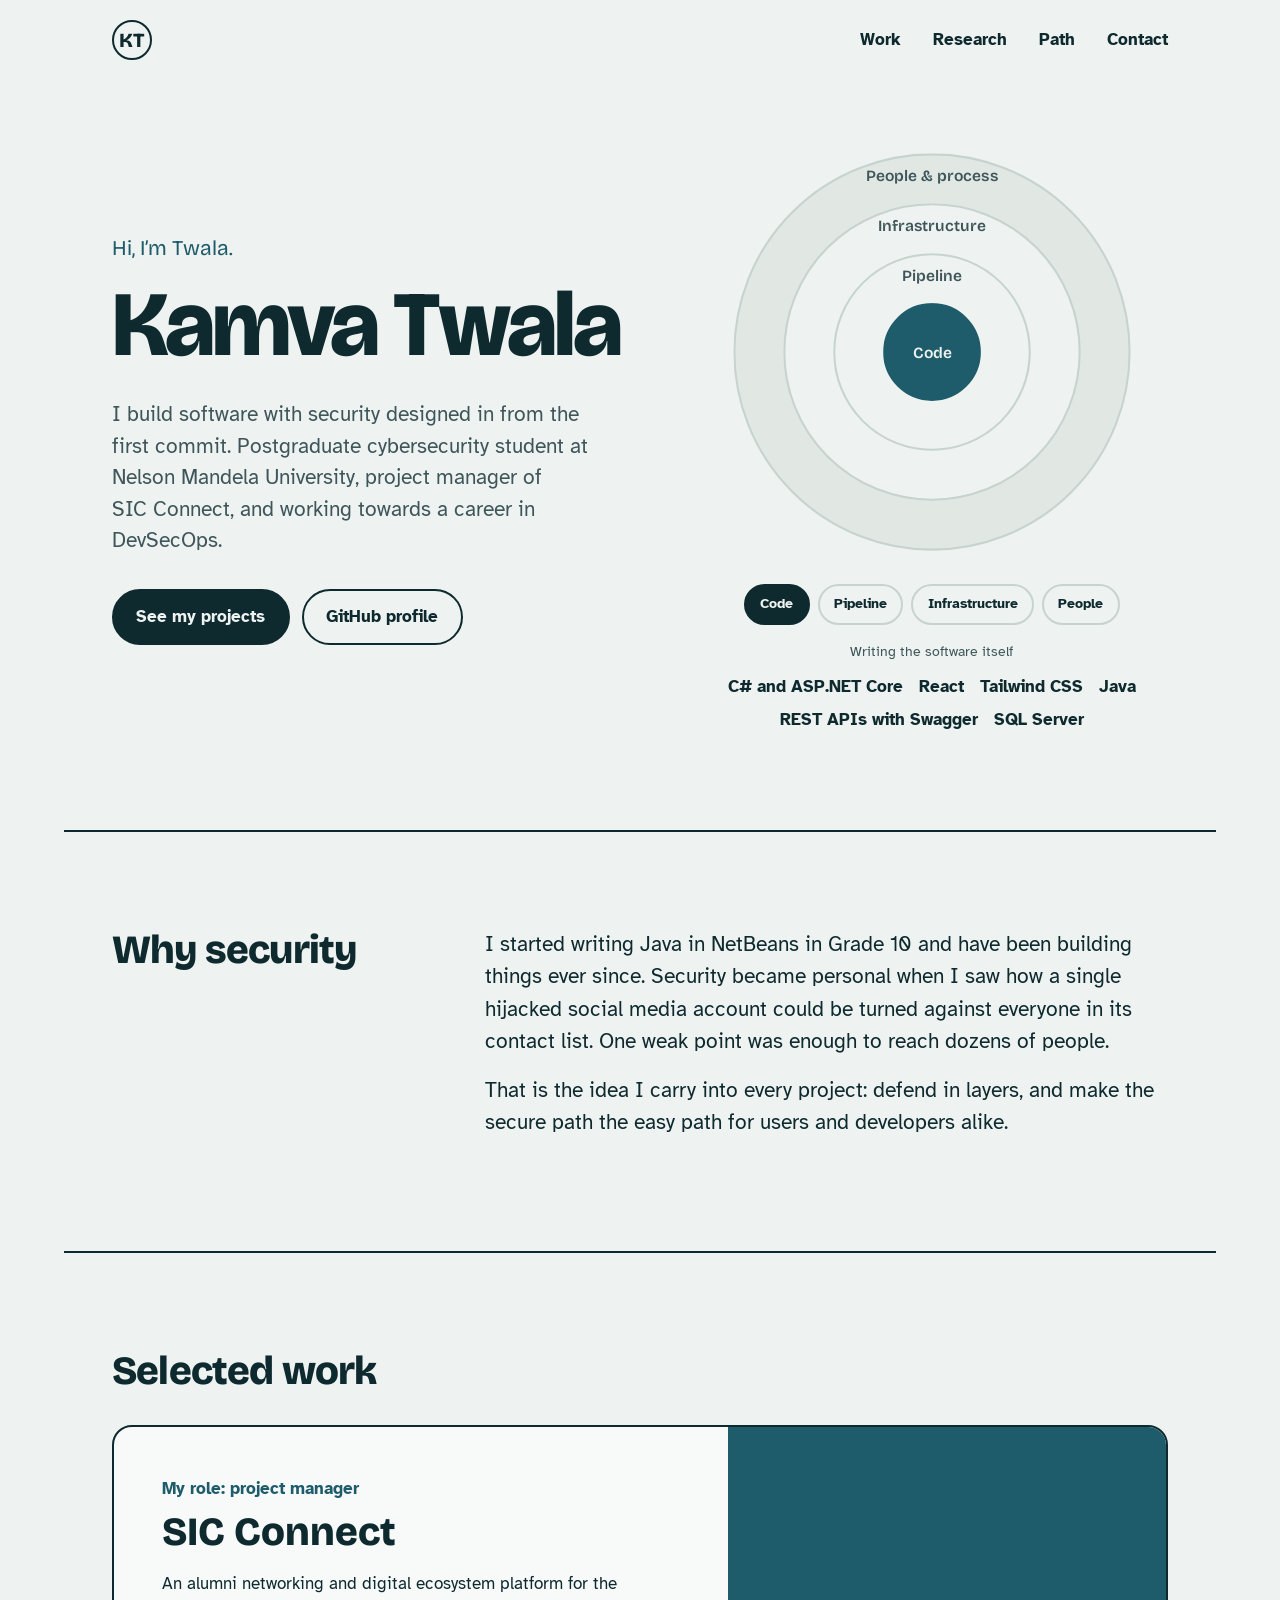
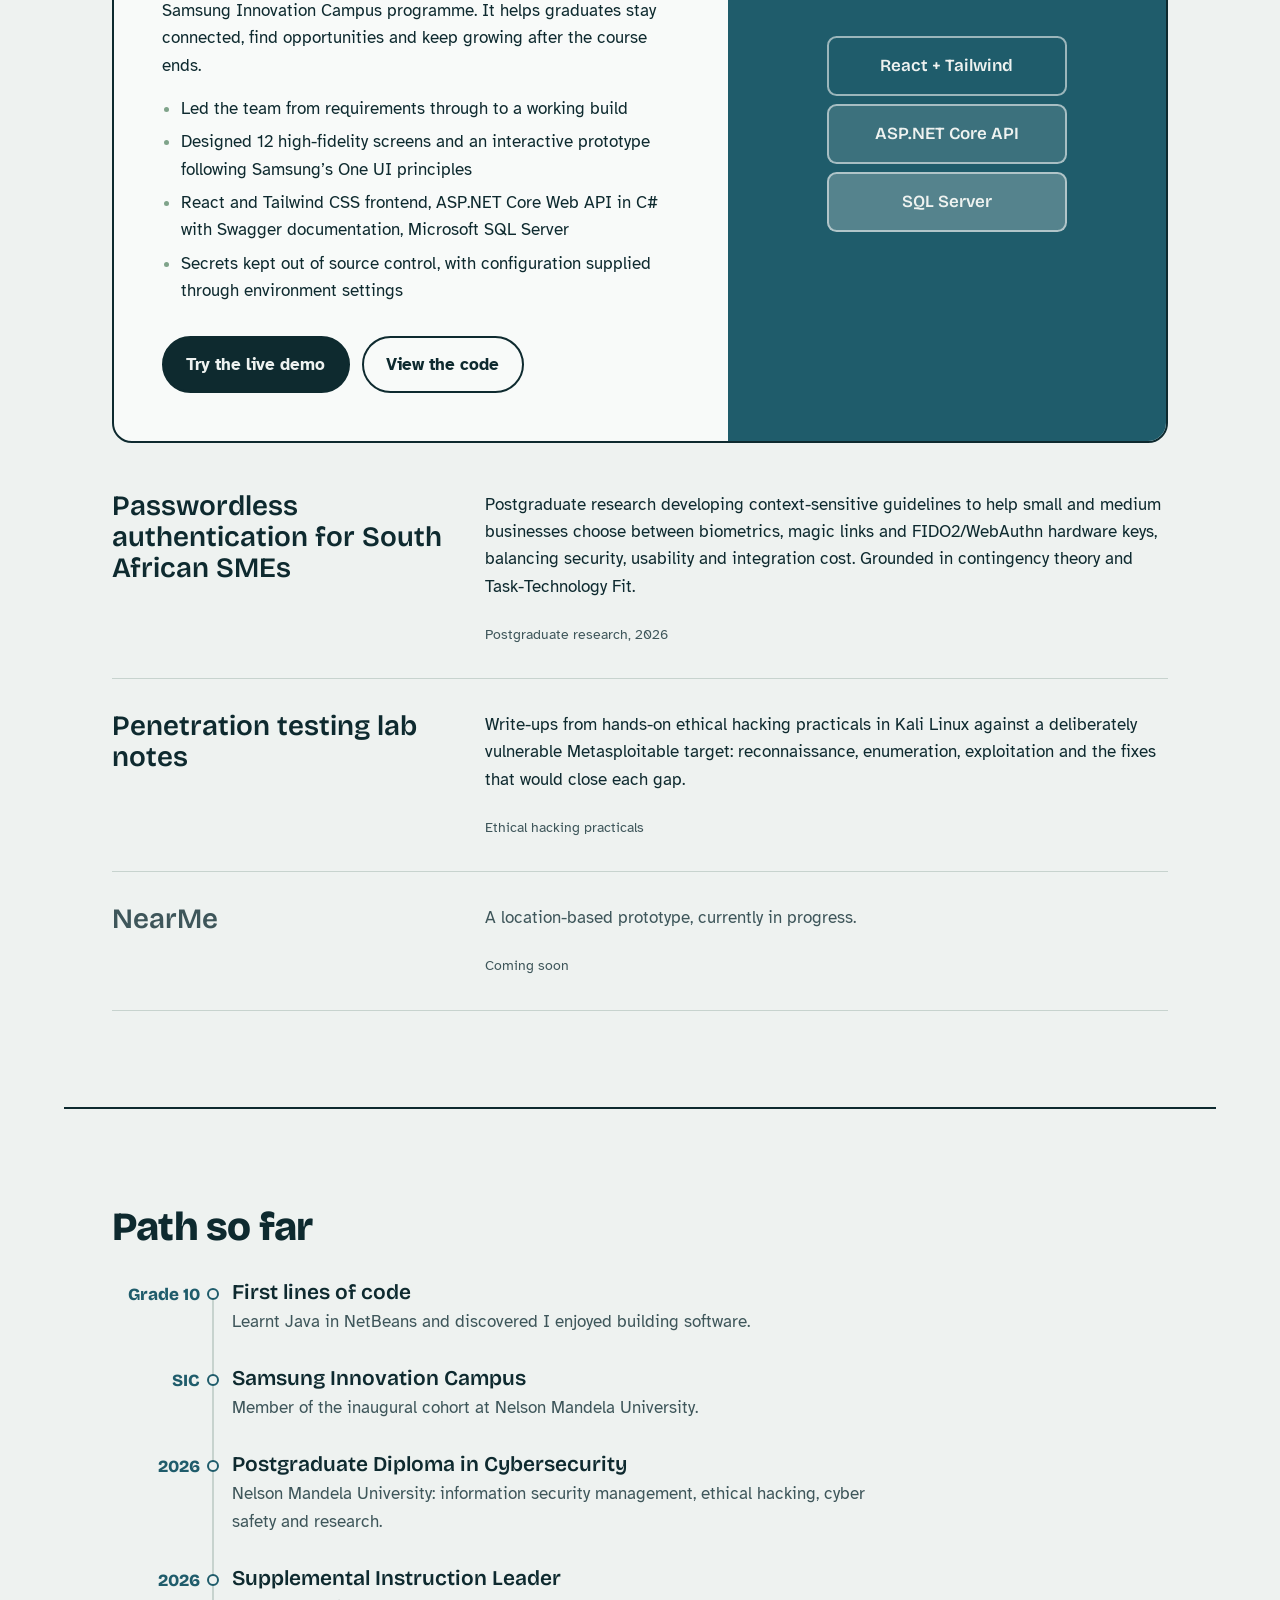
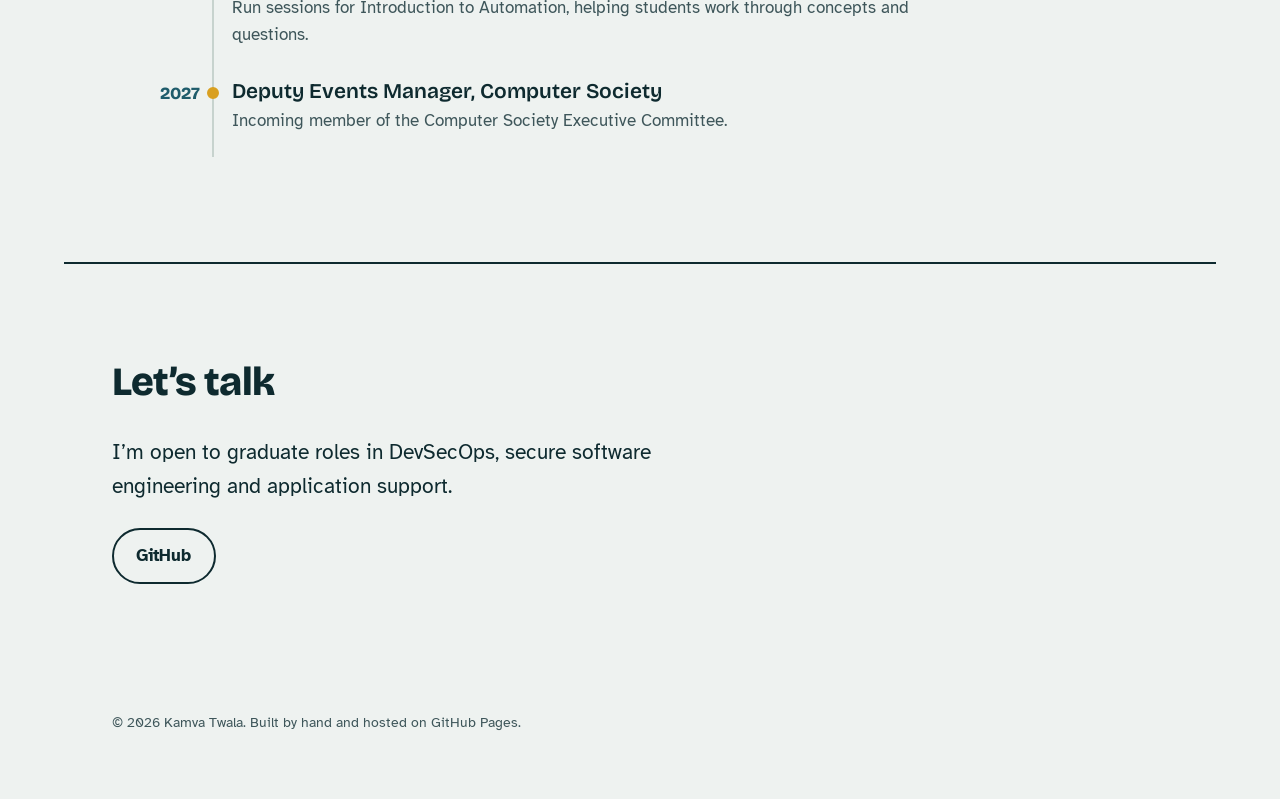
==== index.html @ bc9f0249 "Add files via upload" ====
<!doctype html>
<html lang="en">
<head>
  <meta charset="utf-8">
  <meta name="viewport" content="width=device-width, initial-scale=1">
  <title>Kamva Twala | Secure Software & DevSecOps</title>
  <meta name="description" content="Kamva Twala, postgraduate cybersecurity student at Nelson Mandela University, building secure software and working towards a DevSecOps career.">
  <meta property="og:title" content="Kamva Twala | Secure Software & DevSecOps">
  <meta property="og:description" content="Projects, research and experience in secure software engineering.">
  <meta property="og:type" content="website">
  <meta property="og:url" content="https://kamvatwala.com/">
  <link rel="canonical" href="https://kamvatwala.com/">
  <link rel="icon" href="favicon.svg" type="image/svg+xml">
  <link rel="preconnect" href="https://fonts.googleapis.com">
  <link rel="preconnect" href="https://fonts.gstatic.com" crossorigin>
  <link href="https://fonts.googleapis.com/css2?family=Atkinson+Hyperlegible:ital,wght@0,400;0,700;1,400&family=Bricolage+Grotesque:opsz,wght@12..96,400;12..96,600;12..96,800&display=swap" rel="stylesheet">
  <link rel="stylesheet" href="styles.css">
</head>
<body>
  <a class="skip" href="#main">Skip to content</a>

  <header class="site-header">
    <a class="wordmark" href="#top" aria-label="Kamva Twala, home">KT</a>
    <nav aria-label="Primary">
      <ul>
        <li><a href="#work">Work</a></li>
        <li><a href="#research">Research</a></li>
        <li><a href="#path">Path</a></li>
        <li><a href="#contact">Contact</a></li>
      </ul>
    </nav>
  </header>

  <main id="main">
    <!-- Hero: defence in depth -->
    <section class="hero" id="top" aria-labelledby="hero-title">
      <div class="hero-text">
        <p class="hello">Hi, I’m Twala.</p>
        <h1 id="hero-title">Kamva Twala</h1>
        <p class="lede">I build software with security designed in from the first commit. Postgraduate cybersecurity student at Nelson Mandela University, project manager of SIC&nbsp;Connect, and working towards a career in DevSecOps.</p>
        <div class="hero-actions">
          <a class="btn btn-primary" href="#work">See my projects</a>
          <a class="btn btn-quiet" href="https://github.com/kamvatwalaofficial-hub" rel="noopener">GitHub profile</a>
        </div>
      </div>

      <figure class="layers" aria-labelledby="layers-caption">
        <svg class="layers-svg" viewBox="0 0 400 400" role="img" aria-labelledby="layers-svg-title">
          <title id="layers-svg-title">Four nested security layers: people and process, infrastructure, pipeline, and code at the centre</title>
          <g class="ring" data-layer="people"><circle cx="200" cy="200" r="190"/><text x="200" y="36">People &amp; process</text></g>
          <g class="ring" data-layer="infra"><circle cx="200" cy="200" r="142"/><text x="200" y="84">Infrastructure</text></g>
          <g class="ring" data-layer="pipeline"><circle cx="200" cy="200" r="94"/><text x="200" y="132">Pipeline</text></g>
          <g class="ring" data-layer="code"><circle cx="200" cy="200" r="46"/><text x="200" y="206">Code</text></g>
        </svg>
        <figcaption id="layers-caption">
          <div class="layer-tabs" role="tablist" aria-label="Skills by security layer">
            <button role="tab" id="tab-code" aria-controls="panel" aria-selected="true" data-layer="code">Code</button>
            <button role="tab" id="tab-pipeline" aria-controls="panel" aria-selected="false" data-layer="pipeline" tabindex="-1">Pipeline</button>
            <button role="tab" id="tab-infra" aria-controls="panel" aria-selected="false" data-layer="infra" tabindex="-1">Infrastructure</button>
            <button role="tab" id="tab-people" aria-controls="panel" aria-selected="false" data-layer="people" tabindex="-1">People</button>
          </div>
          <div id="panel" class="layer-panel" role="tabpanel" aria-labelledby="tab-code" aria-live="polite"></div>
        </figcaption>
      </figure>
    </section>

    <!-- About -->
    <section class="about" aria-labelledby="about-title">
      <h2 id="about-title">Why security</h2>
      <div class="prose">
        <p>I started writing Java in NetBeans in Grade 10 and have been building things ever since. Security became personal when I saw how a single hijacked social media account could be turned against everyone in its contact list. One weak point was enough to reach dozens of people.</p>
        <p>That is the idea I carry into every project: defend in layers, and make the secure path the easy path for users and developers alike.</p>
      </div>
    </section>

    <!-- Work -->
    <section class="work" id="work" aria-labelledby="work-title">
      <h2 id="work-title">Selected work</h2>

      <article class="feature">
        <div class="feature-body">
          <p class="kicker">My role: project manager</p>
          <h3>SIC Connect</h3>
          <p>An alumni networking and digital ecosystem platform for the Samsung Innovation Campus programme. It helps graduates stay connected, find opportunities and keep growing after the course ends.</p>
          <ul class="facts">
            <li>Led the team from requirements through to a working build</li>
            <li>Designed 12 high-fidelity screens and an interactive prototype following Samsung’s One UI principles</li>
            <li>React and Tailwind CSS frontend, ASP.NET Core Web API in C# with Swagger documentation, Microsoft SQL Server</li>
            <li>Secrets kept out of source control, with configuration supplied through environment settings</li>
          </ul>
          <div class="hero-actions">
            <a class="btn btn-primary" href="https://kamvatwalaofficial-hub.github.io/SIC-Connect/">Try the live demo</a>
            <a class="btn btn-quiet" href="https://github.com/kamvatwalaofficial-hub/SIC-Connect" rel="noopener">View the code</a>
          </div>
        </div>
        <div class="feature-visual" aria-hidden="true">
          <div class="stack">
            <span>React + Tailwind</span>
            <span>ASP.NET Core API</span>
            <span>SQL Server</span>
          </div>
        </div>
      </article>

      <div class="rows">
        <article class="row" id="research">
          <h3>Passwordless authentication for South African SMEs</h3>
          <p>Postgraduate research developing context-sensitive guidelines to help small and medium businesses choose between biometrics, magic links and FIDO2/WebAuthn hardware keys, balancing security, usability and integration cost. Grounded in contingency theory and Task-Technology Fit.</p>
          <p class="meta">Postgraduate research, 2026</p>
        </article>
        <article class="row">
          <h3>Penetration testing lab notes</h3>
          <p>Write-ups from hands-on ethical hacking practicals in Kali Linux against a deliberately vulnerable Metasploitable target: reconnaissance, enumeration, exploitation and the fixes that would close each gap.</p>
          <p class="meta">Ethical hacking practicals</p>
        </article>
        <article class="row upcoming">
          <h3>NearMe</h3>
          <p>A location-based prototype, currently in progress.</p>
          <p class="meta">Coming soon</p>
        </article>
      </div>
    </section>

    <!-- Path -->
    <section class="path" id="path" aria-labelledby="path-title">
      <h2 id="path-title">Path so far</h2>
      <ol class="timeline">
        <li><span class="when">Grade 10</span><div><h3>First lines of code</h3><p>Learnt Java in NetBeans and discovered I enjoyed building software.</p></div></li>
        <li><span class="when">SIC</span><div><h3>Samsung Innovation Campus</h3><p>Member of the inaugural cohort at Nelson Mandela University.</p></div></li>
        <li><span class="when">2026</span><div><h3>Postgraduate Diploma in Cybersecurity</h3><p>Nelson Mandela University: information security management, ethical hacking, cyber safety and research.</p></div></li>
        <li><span class="when">2026</span><div><h3>Supplemental Instruction Leader</h3><p>Run sessions for Introduction to Automation, helping students work through concepts and questions.</p></div></li>
        <li><span class="when">2027</span><div><h3>Deputy Events Manager, Computer Society</h3><p>Incoming member of the Computer Society Executive Committee.</p></div></li>
      </ol>
    </section>

    <!-- Contact -->
    <section class="contact" id="contact" aria-labelledby="contact-title">
      <h2 id="contact-title">Let’s talk</h2>
      <p>I’m open to graduate roles in DevSecOps, secure software engineering and application support.</p>
      <ul class="contact-links">
        <li><a href="https://github.com/kamvatwalaofficial-hub" rel="noopener">GitHub</a></li>
        <!-- Add your LinkedIn URL, then remove the comment markers:
        <li><a href="https://www.linkedin.com/in/YOUR-PROFILE" rel="noopener">LinkedIn</a></li>
        -->
        <!-- Add a professional email if you want one shown:
        <li><a href="mailto:you@example.com">Email</a></li>
        -->
      </ul>
    </section>
  </main>

  <footer class="site-footer">
    <p>© <span id="year">2026</span> Kamva Twala. Built by hand and hosted on GitHub Pages.</p>
  </footer>

  <script src="script.js"></script>
</body>
</html>
---- styles.css ----
/* Palette: Nelson Mandela Bay — mist, deep sea, harbour, aloe, signal amber */
:root {
  --mist: #EEF2F0;
  --mist-deep: #E1E8E4;
  --ink: #0E2A2F;
  --ink-soft: #3E565A;
  --harbour: #1F5C6B;
  --aloe: #7FA38A;
  --signal: #D9A021;
  --line: #C7D3CE;
  --surface: #F8FAF9;

  --display: "Bricolage Grotesque", "Segoe UI", system-ui, sans-serif;
  --body: "Atkinson Hyperlegible", "Segoe UI", system-ui, sans-serif;

  --step--1: 0.875rem;
  --step-0: 1.0625rem;
  --step-1: 1.3125rem;
  --step-2: 1.75rem;
  --step-3: 2.5rem;
  --step-4: clamp(3rem, 8vw, 5.75rem);

  --gutter: clamp(1rem, 4vw, 3rem);
  --max: 72rem;
}

@media (prefers-color-scheme: dark) {
  :root:not([data-theme="light"]) {
    --mist: #0C2226;
    --mist-deep: #12302F;
    --ink: #E6EEEB;
    --ink-soft: #A9BDB8;
    --harbour: #7FC0CF;
    --aloe: #93BBA0;
    --signal: #E8B740;
    --line: #2A4649;
    --surface: #10292D;
    color-scheme: dark;
  }
}
:root[data-theme="dark"] {
  --mist: #0C2226;
  --mist-deep: #12302F;
  --ink: #E6EEEB;
  --ink-soft: #A9BDB8;
  --harbour: #7FC0CF;
  --aloe: #93BBA0;
  --signal: #E8B740;
  --line: #2A4649;
  --surface: #10292D;
  color-scheme: dark;
}

*, *::before, *::after { box-sizing: border-box; }
html { scroll-behavior: smooth; -webkit-text-size-adjust: 100%; }
@media (prefers-reduced-motion: reduce) { html { scroll-behavior: auto; } }

body {
  margin: 0;
  background: var(--mist);
  color: var(--ink);
  font-family: var(--body);
  font-size: var(--step-0);
  line-height: 1.6;
}

h1, h2, h3 { font-family: var(--display); line-height: 1.1; margin: 0; }
p { margin: 0 0 1rem; }
a { color: var(--harbour); text-underline-offset: 0.2em; }
a:hover { text-decoration-thickness: 2px; }
:focus-visible { outline: 3px solid var(--signal); outline-offset: 3px; border-radius: 2px; }

.skip {
  position: absolute; left: 1rem; top: -3rem;
  background: var(--ink); color: var(--mist); padding: 0.5rem 1rem; z-index: 10;
}
.skip:focus { top: 1rem; }

/* Header */
.site-header {
  max-width: var(--max); margin: 0 auto; padding: 1.25rem var(--gutter);
  display: flex; align-items: center; justify-content: space-between; gap: 1rem;
}
.wordmark {
  font-family: var(--display); font-weight: 800; font-size: 1.25rem;
  color: var(--ink); text-decoration: none;
  width: 2.5rem; height: 2.5rem; display: grid; place-items: center;
  border: 2px solid var(--ink); border-radius: 50%;
}
.site-header ul { list-style: none; display: flex; gap: clamp(0.75rem, 3vw, 2rem); margin: 0; padding: 0; }
.site-header nav a { color: var(--ink); text-decoration: none; font-weight: 700; }
.site-header nav a:hover { color: var(--harbour); text-decoration: underline; }

main > section { max-width: var(--max); margin: 0 auto; padding: clamp(3rem, 8vw, 6rem) var(--gutter); }

/* Hero */
.hero {
  display: grid; grid-template-columns: 1.1fr 1fr; gap: clamp(2rem, 5vw, 4rem); align-items: center;
  padding-top: clamp(2rem, 5vw, 4rem) !important;
}
.hello { font-family: var(--display); font-size: var(--step-1); color: var(--harbour); margin-bottom: 0.5rem; }
.hero h1 {
  font-size: var(--step-4); font-weight: 800; letter-spacing: -0.03em;
  font-variation-settings: "opsz" 96;
  margin-bottom: 1.5rem;
}
.lede { font-size: var(--step-1); line-height: 1.5; max-width: 34ch; color: var(--ink-soft); }
.hero-actions { display: flex; flex-wrap: wrap; gap: 0.75rem; margin-top: 2rem; }

.btn {
  display: inline-block; padding: 0.8rem 1.4rem; border-radius: 999px;
  font-weight: 700; text-decoration: none; border: 2px solid var(--ink);
}
.btn-primary { background: var(--ink); color: var(--mist); }
.btn-primary:hover { background: var(--harbour); border-color: var(--harbour); }
.btn-quiet { color: var(--ink); }
.btn-quiet:hover { background: var(--mist-deep); }

/* Layers diagram — the one bold element */
.layers { margin: 0; }
.layers-svg { width: 100%; max-width: 26rem; display: block; margin: 0 auto; overflow: visible; }
.ring circle {
  fill: var(--mist); stroke: var(--line); stroke-width: 2;
  transition: fill 0.35s ease, stroke 0.35s ease;
}
.ring[data-layer="people"] circle { fill: var(--mist-deep); }
.ring text {
  font-family: var(--display); font-size: 15px; font-weight: 600;
  text-anchor: middle; fill: var(--ink-soft); pointer-events: none;
  transition: fill 0.35s ease;
}
.ring { cursor: pointer; }
.ring.active circle { fill: var(--harbour); stroke: var(--harbour); }
.ring.active text { fill: var(--mist); }
.ring.inside circle { stroke: var(--harbour); }

/* Load moment: rings draw from outside in, once */
@media (prefers-reduced-motion: no-preference) {
  .ring { opacity: 0; transform-origin: 200px 200px; animation: ring-in 0.7s cubic-bezier(.2,.7,.2,1) forwards; }
  .ring[data-layer="people"] { animation-delay: 0.05s; }
  .ring[data-layer="infra"] { animation-delay: 0.2s; }
  .ring[data-layer="pipeline"] { animation-delay: 0.35s; }
  .ring[data-layer="code"] { animation-delay: 0.5s; }
  @keyframes ring-in { from { opacity: 0; transform: scale(0.9); } to { opacity: 1; transform: scale(1); } }
}

.layer-tabs { display: flex; flex-wrap: wrap; justify-content: center; gap: 0.5rem; margin: 1.5rem 0 1rem; }
.layer-tabs button {
  font: inherit; font-weight: 700; font-size: var(--step--1);
  padding: 0.45rem 0.9rem; border-radius: 999px;
  border: 2px solid var(--line); background: transparent; color: var(--ink); cursor: pointer;
}
.layer-tabs button[aria-selected="true"] { background: var(--ink); color: var(--mist); border-color: var(--ink); }
.layer-panel { text-align: center; min-height: 5.5rem; }
.layer-panel p { color: var(--ink-soft); font-size: var(--step--1); margin-bottom: 0.6rem; }
.layer-panel ul { list-style: none; padding: 0; margin: 0; display: flex; flex-wrap: wrap; justify-content: center; gap: 0.4rem 1rem; }
.layer-panel li { font-weight: 700; }
.layer-panel li + li::before { content: none; }

/* Section headings */
main h2 { font-size: var(--step-3); font-weight: 800; letter-spacing: -0.02em; margin-bottom: 2rem; }

/* About */
.about { display: grid; grid-template-columns: 1fr 2fr; gap: 2rem; border-top: 2px solid var(--ink); }
.prose { max-width: 62ch; font-size: var(--step-1); line-height: 1.55; }

/* Work */
.work { border-top: 2px solid var(--ink); }
.feature {
  display: grid; grid-template-columns: 1.4fr 1fr; gap: 0;
  background: var(--surface); border: 2px solid var(--ink); border-radius: 1.25rem; overflow: hidden;
}
.feature-body { padding: clamp(1.5rem, 4vw, 3rem); }
.kicker { color: var(--harbour); font-weight: 700; margin-bottom: 0.5rem; }
.feature h3 { font-size: var(--step-3); font-weight: 800; margin-bottom: 1rem; }
.feature-body > p { max-width: 55ch; }
.facts { padding-left: 1.2rem; margin: 0 0 1.5rem; max-width: 60ch; }
.facts li { margin-bottom: 0.4rem; }
.facts li::marker { color: var(--aloe); }
.link { font-weight: 700; }

.feature-visual {
  background: var(--harbour); display: grid; place-items: center; padding: 2rem;
}
.stack { display: grid; gap: 0.5rem; width: min(100%, 15rem); }
.stack span {
  display: block; text-align: center; padding: 0.9rem 1rem; border-radius: 0.6rem;
  font-family: var(--display); font-weight: 600; color: var(--mist);
  border: 2px solid color-mix(in srgb, var(--mist) 60%, transparent);
}
.stack span:nth-child(2) { background: color-mix(in srgb, var(--mist) 14%, transparent); }
.stack span:nth-child(3) { background: color-mix(in srgb, var(--mist) 26%, transparent); }

.rows { margin-top: 1rem; }
.row {
  display: grid; grid-template-columns: 1fr 2fr; gap: 0.5rem 2rem;
  padding: 2rem 0; border-bottom: 1px solid var(--line);
  scroll-margin-top: 1rem;
}
.row h3 { font-size: var(--step-2); font-weight: 600; grid-row: span 2; }
.row p { max-width: 62ch; }
.row .meta { color: var(--ink-soft); font-size: var(--step--1); margin: 0; }
.row.upcoming h3, .row.upcoming p:not(.meta) { color: var(--ink-soft); }

/* Path */
.path { border-top: 2px solid var(--ink); }
.timeline { list-style: none; margin: 0; padding: 0; position: relative; max-width: 50rem; }
.timeline::before {
  content: ""; position: absolute; left: 6.25rem; top: 0.6rem; bottom: 0.6rem;
  width: 2px; background: var(--line);
}
.timeline li { display: grid; grid-template-columns: 5.5rem 1fr; gap: 2rem; padding-bottom: 2rem; position: relative; }
.timeline li::after {
  content: ""; position: absolute; left: calc(6.25rem - 5px); top: 0.45rem;
  width: 12px; height: 12px; border-radius: 50%; background: var(--mist); border: 2px solid var(--harbour);
}
.timeline li:last-child::after { background: var(--signal); border-color: var(--signal); }
.when { font-family: var(--display); font-weight: 800; color: var(--harbour); text-align: right; }
.timeline h3 { font-size: var(--step-1); font-weight: 600; margin-bottom: 0.25rem; }
.timeline p { color: var(--ink-soft); margin: 0; }

/* Contact */
.contact { border-top: 2px solid var(--ink); }
.contact > p { font-size: var(--step-1); max-width: 45ch; }
.contact-links { list-style: none; padding: 0; margin: 1.5rem 0 0; display: flex; flex-wrap: wrap; gap: 0.75rem; }
.contact-links a {
  display: inline-block; padding: 0.8rem 1.4rem; border-radius: 999px; border: 2px solid var(--ink);
  font-weight: 700; color: var(--ink); text-decoration: none;
}
.contact-links a:hover { background: var(--ink); color: var(--mist); }

.site-footer { max-width: var(--max); margin: 0 auto; padding: 2rem var(--gutter) 3rem; color: var(--ink-soft); font-size: var(--step--1); }

/* Responsive */
@media (max-width: 52rem) {
  .hero { grid-template-columns: 1fr; }
  .about { grid-template-columns: 1fr; gap: 0; }
  .feature { grid-template-columns: 1fr; }
  .feature-visual { order: -1; padding: 1.5rem; }
  .row { grid-template-columns: 1fr; }
  .row h3 { grid-row: auto; }
}
@media (max-width: 30rem) {
  .site-header { flex-wrap: wrap; }
  .site-header ul { gap: 0.9rem; font-size: var(--step--1); }
  .timeline::before { left: 4.25rem; }
  .timeline li { grid-template-columns: 3.5rem 1fr; gap: 1.5rem; }
  .timeline li::after { left: calc(4.25rem - 5px); }
  .when { font-size: var(--step--1); }
}
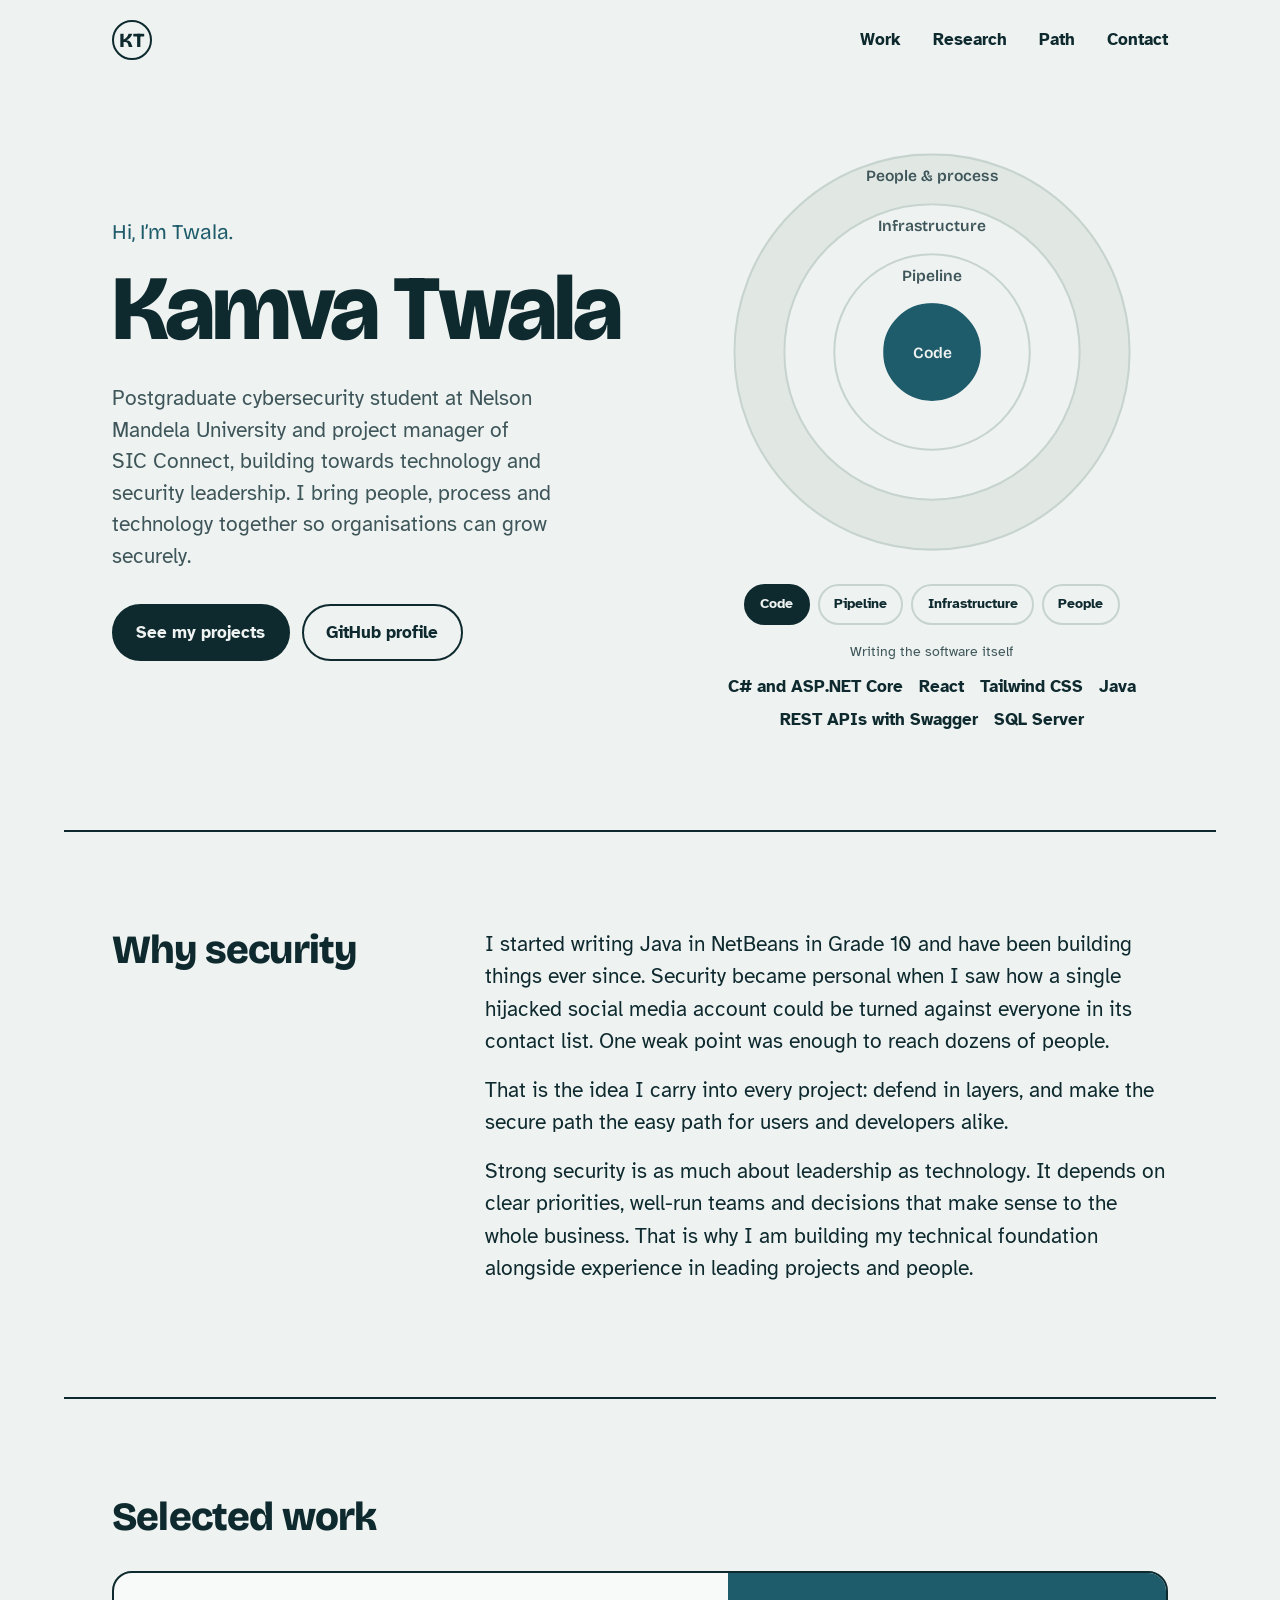
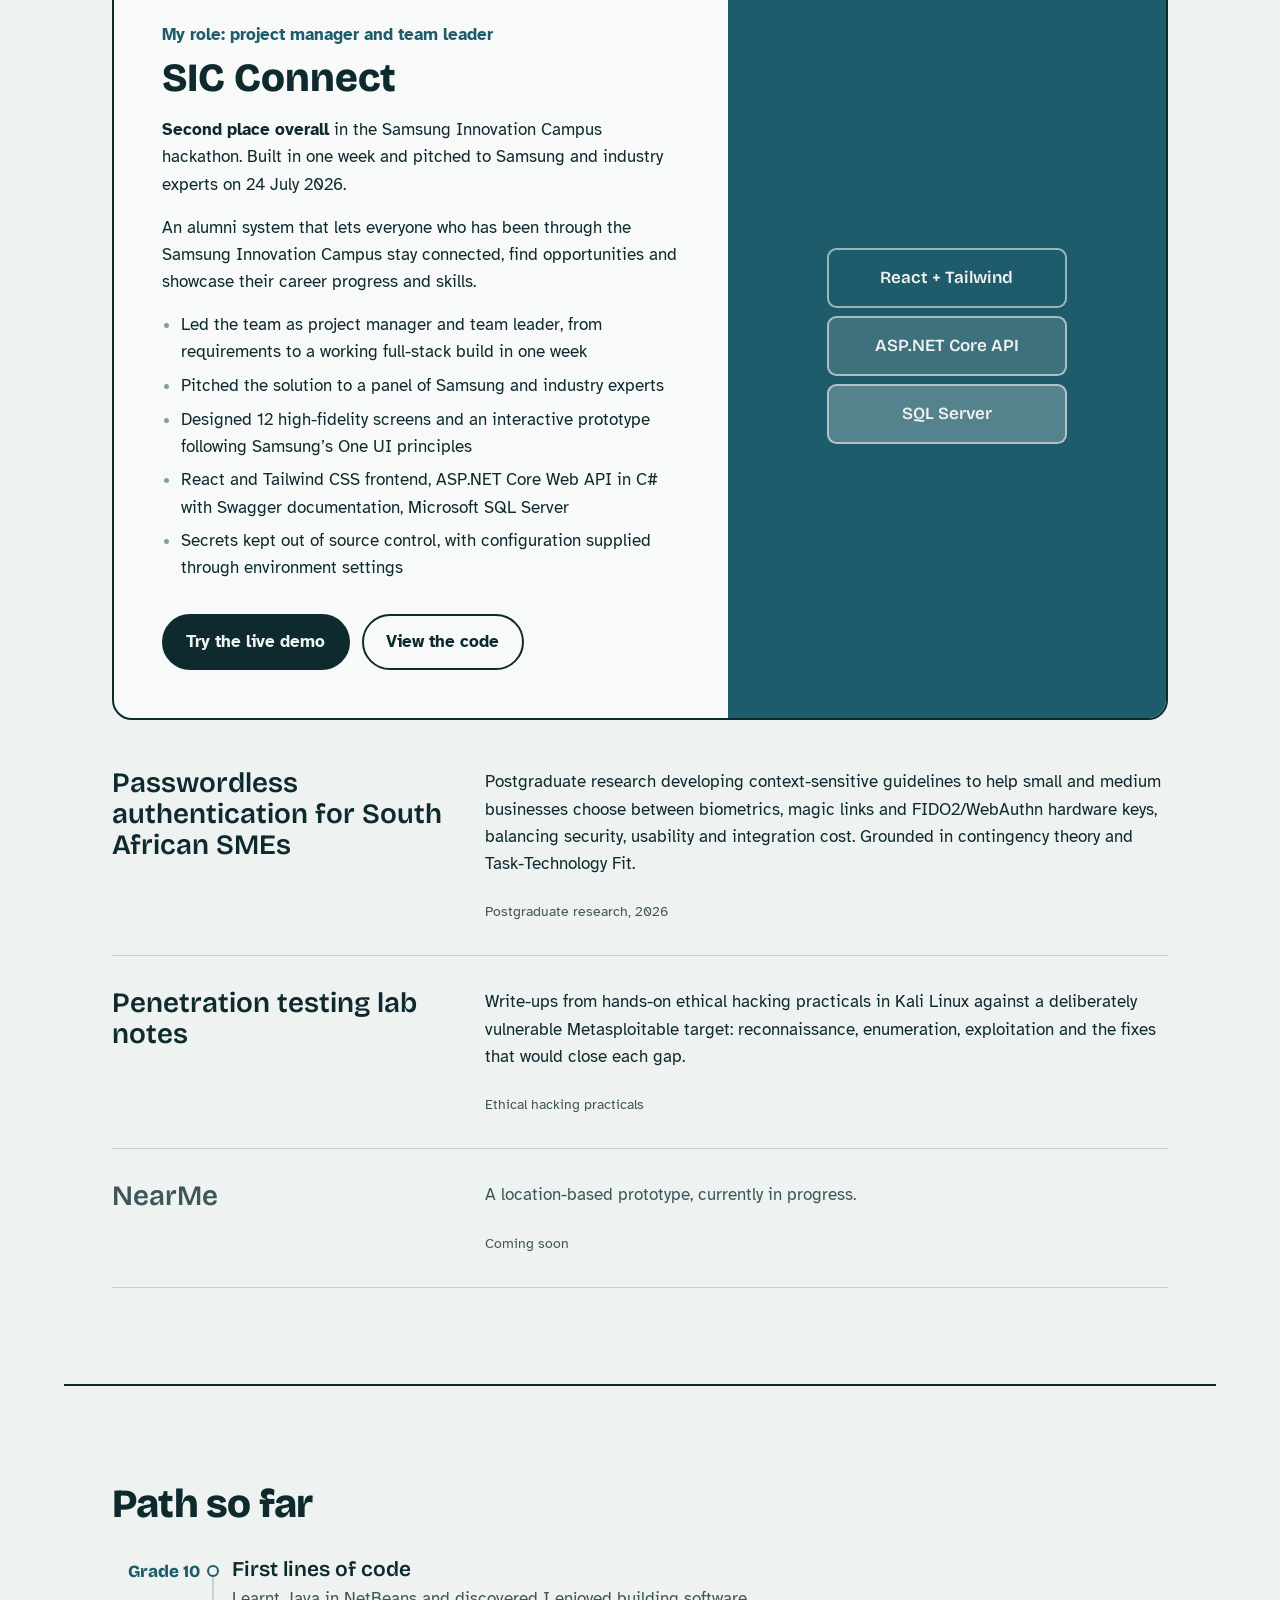
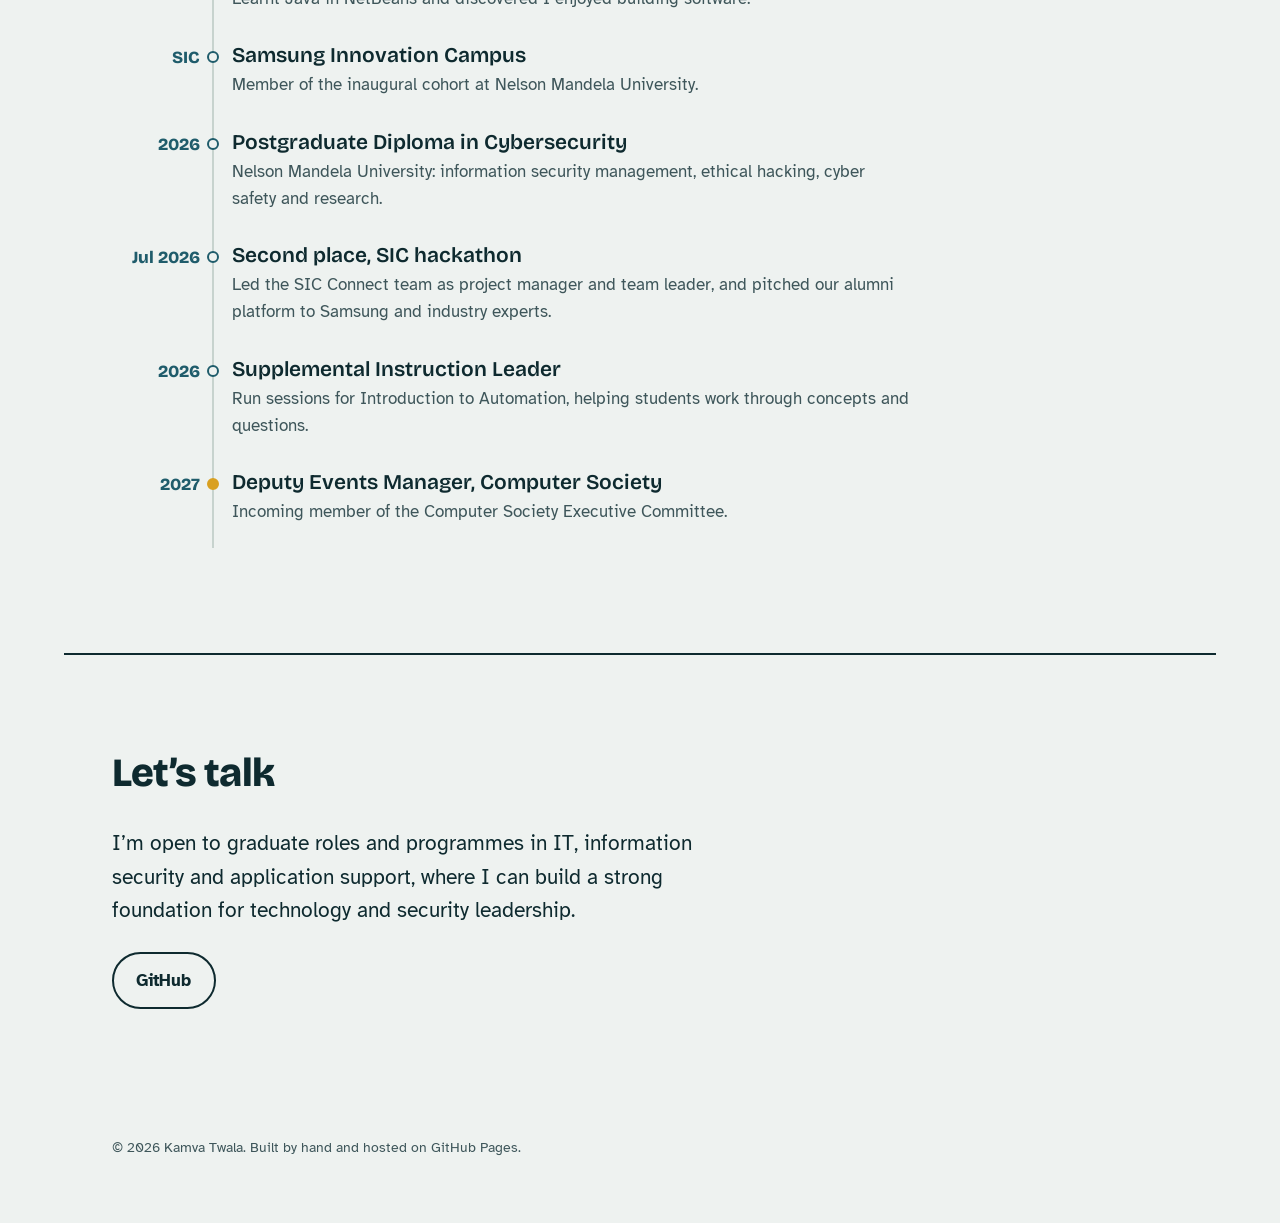
==== commit 0b05d9cc: "Add files via upload" ====
--- a/index.html
+++ b/index.html
@@ -3,10 +3,10 @@
 <head>
   <meta charset="utf-8">
   <meta name="viewport" content="width=device-width, initial-scale=1">
-  <title>Kamva Twala | Secure Software & DevSecOps</title>
-  <meta name="description" content="Kamva Twala, postgraduate cybersecurity student at Nelson Mandela University, building secure software and working towards a DevSecOps career.">
-  <meta property="og:title" content="Kamva Twala | Secure Software & DevSecOps">
-  <meta property="og:description" content="Projects, research and experience in secure software engineering.">
+  <title>Kamva Twala | Technology & Security Leadership</title>
+  <meta name="description" content="Kamva Twala, postgraduate cybersecurity student at Nelson Mandela University and project manager, building towards technology and security leadership.">
+  <meta property="og:title" content="Kamva Twala | Technology & Security Leadership">
+  <meta property="og:description" content="Projects, research and leadership experience in technology and cybersecurity.">
   <meta property="og:type" content="website">
   <meta property="og:url" content="https://kamvatwala.com/">
   <link rel="canonical" href="https://kamvatwala.com/">
@@ -37,7 +37,7 @@
       <div class="hero-text">
         <p class="hello">Hi, I’m Twala.</p>
         <h1 id="hero-title">Kamva Twala</h1>
-        <p class="lede">I build software with security designed in from the first commit. Postgraduate cybersecurity student at Nelson Mandela University, project manager of SIC&nbsp;Connect, and working towards a career in DevSecOps.</p>
+        <p class="lede">Postgraduate cybersecurity student at Nelson Mandela University and project manager of SIC&nbsp;Connect, building towards technology and security leadership. I bring people, process and technology together so organisations can grow securely.</p>
         <div class="hero-actions">
           <a class="btn btn-primary" href="#work">See my projects</a>
           <a class="btn btn-quiet" href="https://github.com/kamvatwalaofficial-hub" rel="noopener">GitHub profile</a>
@@ -70,6 +70,7 @@
       <div class="prose">
         <p>I started writing Java in NetBeans in Grade 10 and have been building things ever since. Security became personal when I saw how a single hijacked social media account could be turned against everyone in its contact list. One weak point was enough to reach dozens of people.</p>
         <p>That is the idea I carry into every project: defend in layers, and make the secure path the easy path for users and developers alike.</p>
+        <p>Strong security is as much about leadership as technology. It depends on clear priorities, well-run teams and decisions that make sense to the whole business. That is why I am building my technical foundation alongside experience in leading projects and people.</p>
       </div>
     </section>
 
@@ -79,17 +80,19 @@
 
       <article class="feature">
         <div class="feature-body">
-          <p class="kicker">My role: project manager</p>
+          <p class="kicker">My role: project manager and team leader</p>
           <h3>SIC Connect</h3>
-          <p>An alumni networking and digital ecosystem platform for the Samsung Innovation Campus programme. It helps graduates stay connected, find opportunities and keep growing after the course ends.</p>
+          <p><strong>Second place overall</strong> in the Samsung Innovation Campus hackathon. Built in one week and pitched to Samsung and industry experts on 24&nbsp;July&nbsp;2026.</p>
+          <p>An alumni system that lets everyone who has been through the Samsung Innovation Campus stay connected, find opportunities and showcase their career progress and skills.</p>
           <ul class="facts">
-            <li>Led the team from requirements through to a working build</li>
+            <li>Led the team as project manager and team leader, from requirements to a working full-stack build in one week</li>
+            <li>Pitched the solution to a panel of Samsung and industry experts</li>
             <li>Designed 12 high-fidelity screens and an interactive prototype following Samsung’s One UI principles</li>
             <li>React and Tailwind CSS frontend, ASP.NET Core Web API in C# with Swagger documentation, Microsoft SQL Server</li>
             <li>Secrets kept out of source control, with configuration supplied through environment settings</li>
           </ul>
           <div class="hero-actions">
-            <a class="btn btn-primary" href="https://kamvatwalaofficial-hub.github.io/SIC-Connect/">Try the live demo</a>
+            <a class="btn btn-primary" href="https://kamvatwala.com/SIC-Connect/">Try the live demo</a>
             <a class="btn btn-quiet" href="https://github.com/kamvatwalaofficial-hub/SIC-Connect" rel="noopener">View the code</a>
           </div>
         </div>
@@ -128,6 +131,7 @@
         <li><span class="when">Grade 10</span><div><h3>First lines of code</h3><p>Learnt Java in NetBeans and discovered I enjoyed building software.</p></div></li>
         <li><span class="when">SIC</span><div><h3>Samsung Innovation Campus</h3><p>Member of the inaugural cohort at Nelson Mandela University.</p></div></li>
         <li><span class="when">2026</span><div><h3>Postgraduate Diploma in Cybersecurity</h3><p>Nelson Mandela University: information security management, ethical hacking, cyber safety and research.</p></div></li>
+        <li><span class="when">Jul 2026</span><div><h3>Second place, SIC hackathon</h3><p>Led the SIC Connect team as project manager and team leader, and pitched our alumni platform to Samsung and industry experts.</p></div></li>
         <li><span class="when">2026</span><div><h3>Supplemental Instruction Leader</h3><p>Run sessions for Introduction to Automation, helping students work through concepts and questions.</p></div></li>
         <li><span class="when">2027</span><div><h3>Deputy Events Manager, Computer Society</h3><p>Incoming member of the Computer Society Executive Committee.</p></div></li>
       </ol>
@@ -136,7 +140,7 @@
     <!-- Contact -->
     <section class="contact" id="contact" aria-labelledby="contact-title">
       <h2 id="contact-title">Let’s talk</h2>
-      <p>I’m open to graduate roles in DevSecOps, secure software engineering and application support.</p>
+      <p>I’m open to graduate roles and programmes in IT, information security and application support, where I can build a strong foundation for technology and security leadership.</p>
       <ul class="contact-links">
         <li><a href="https://github.com/kamvatwalaofficial-hub" rel="noopener">GitHub</a></li>
         <!-- Add your LinkedIn URL, then remove the comment markers:
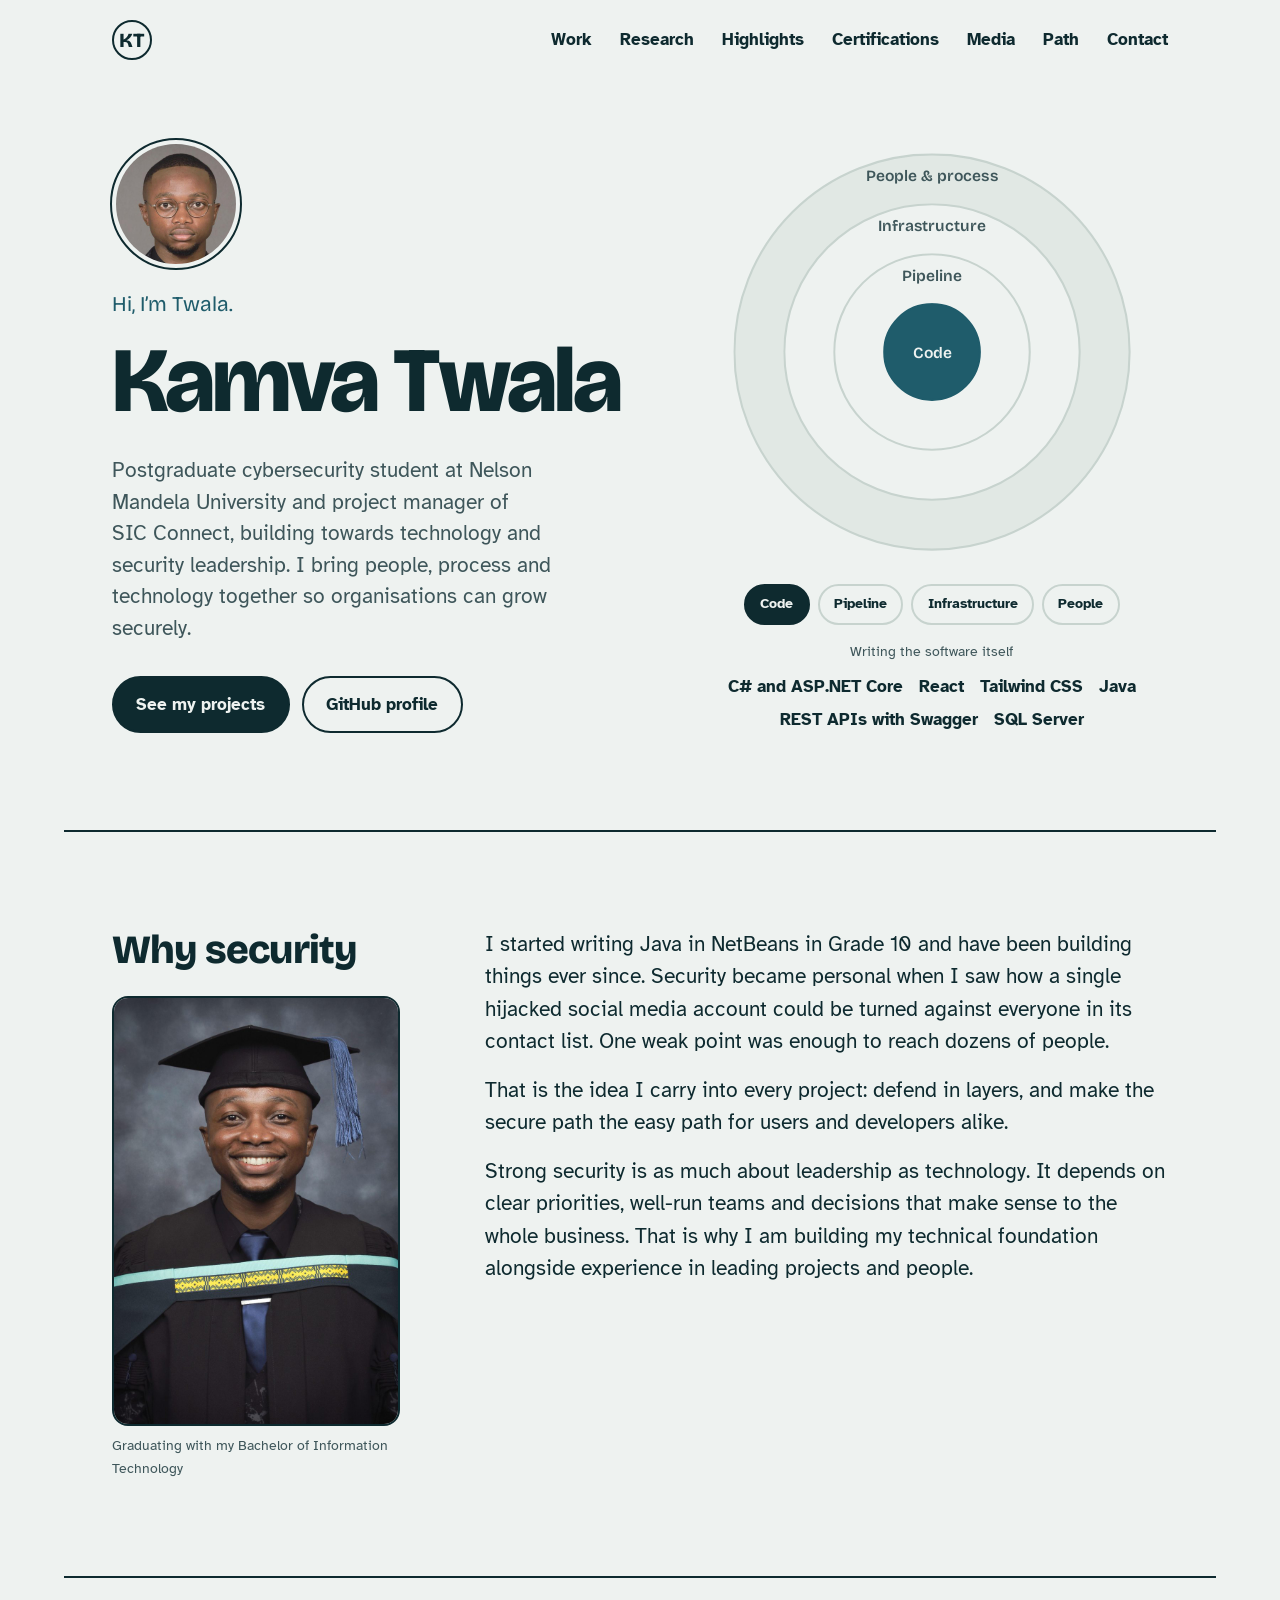
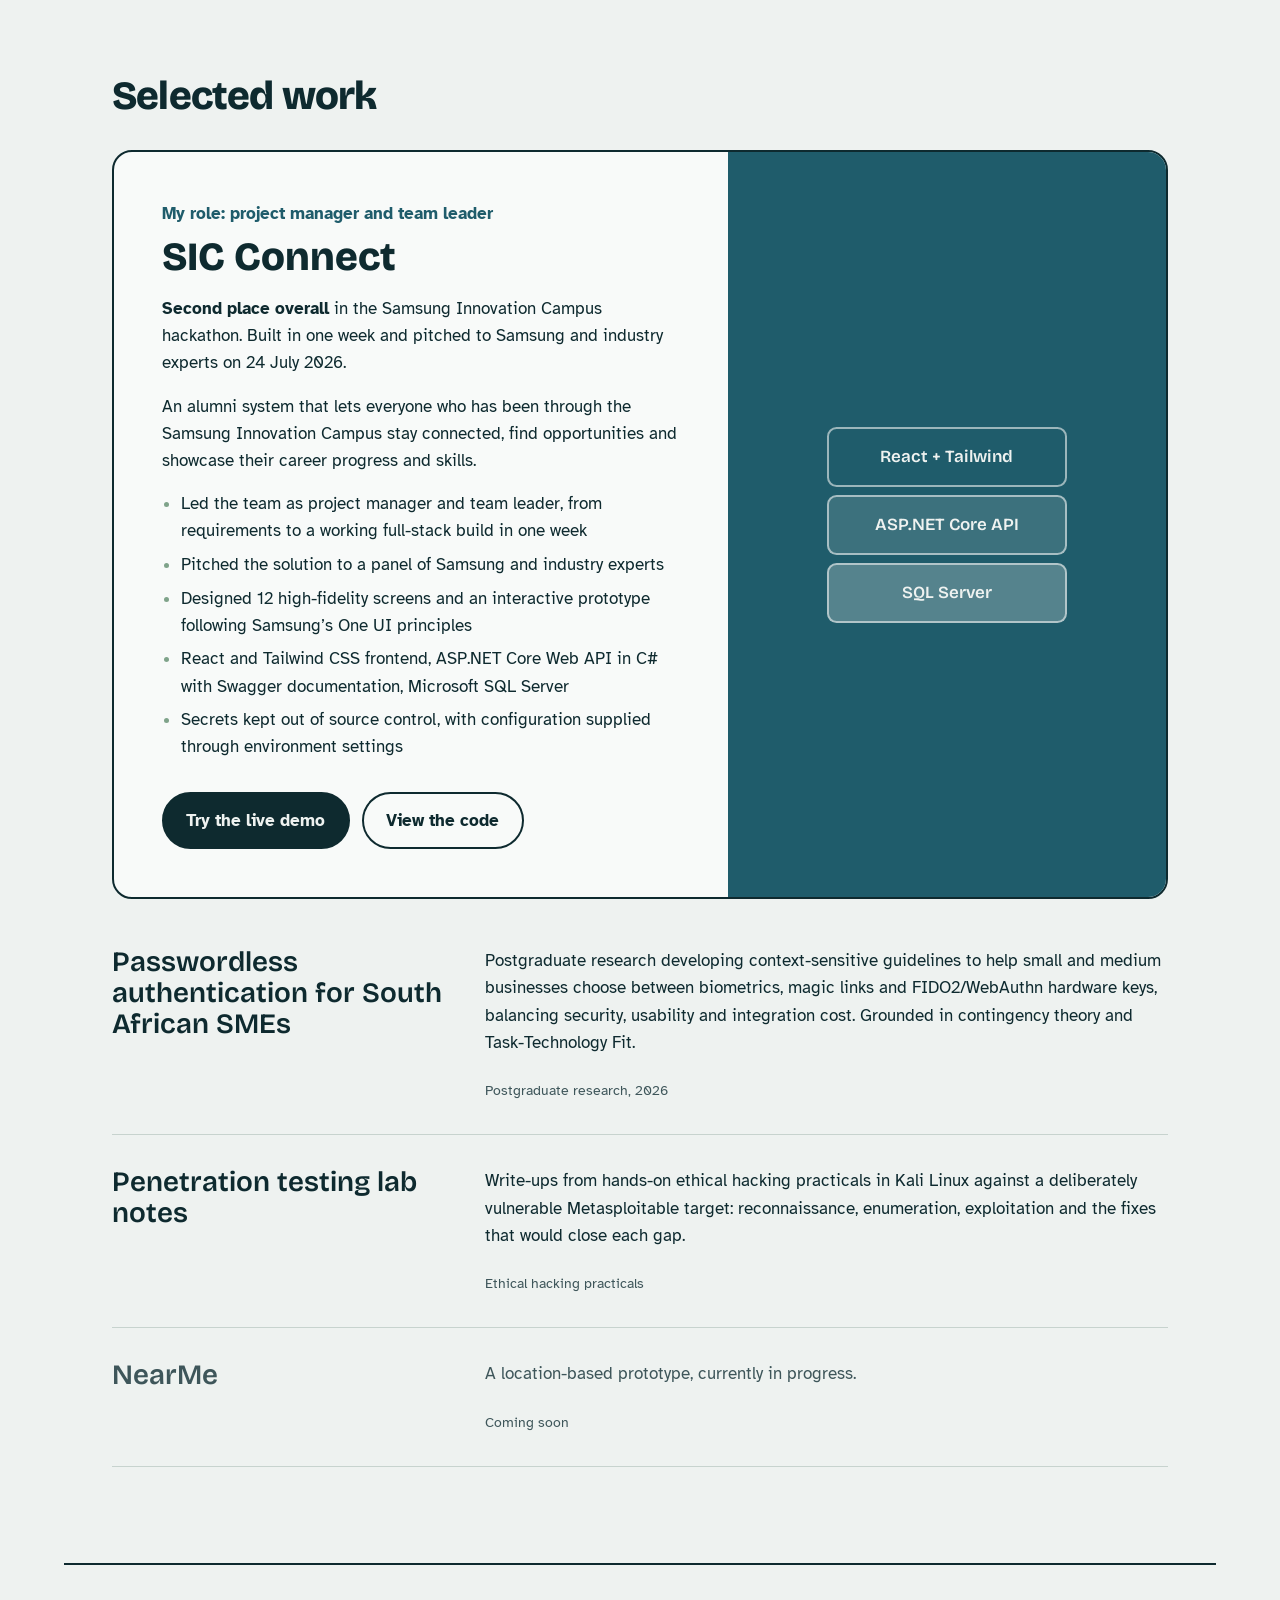
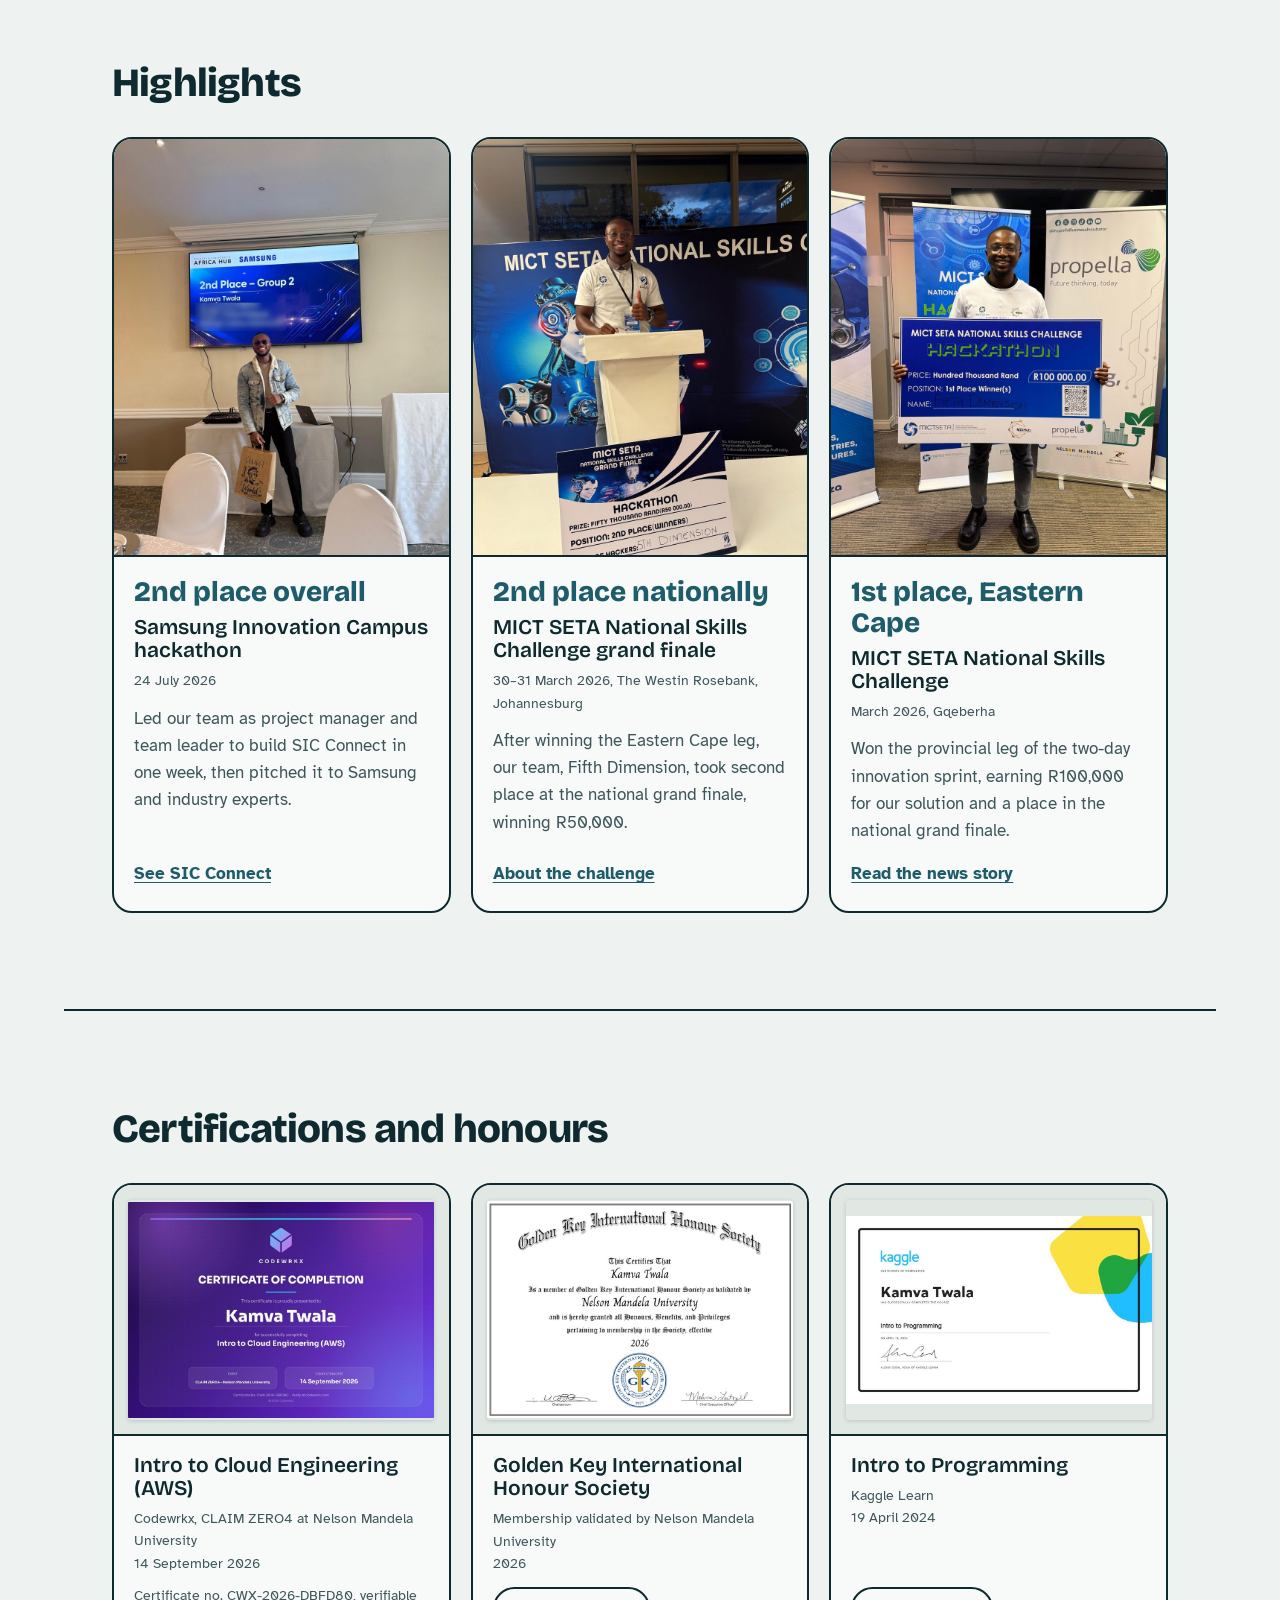
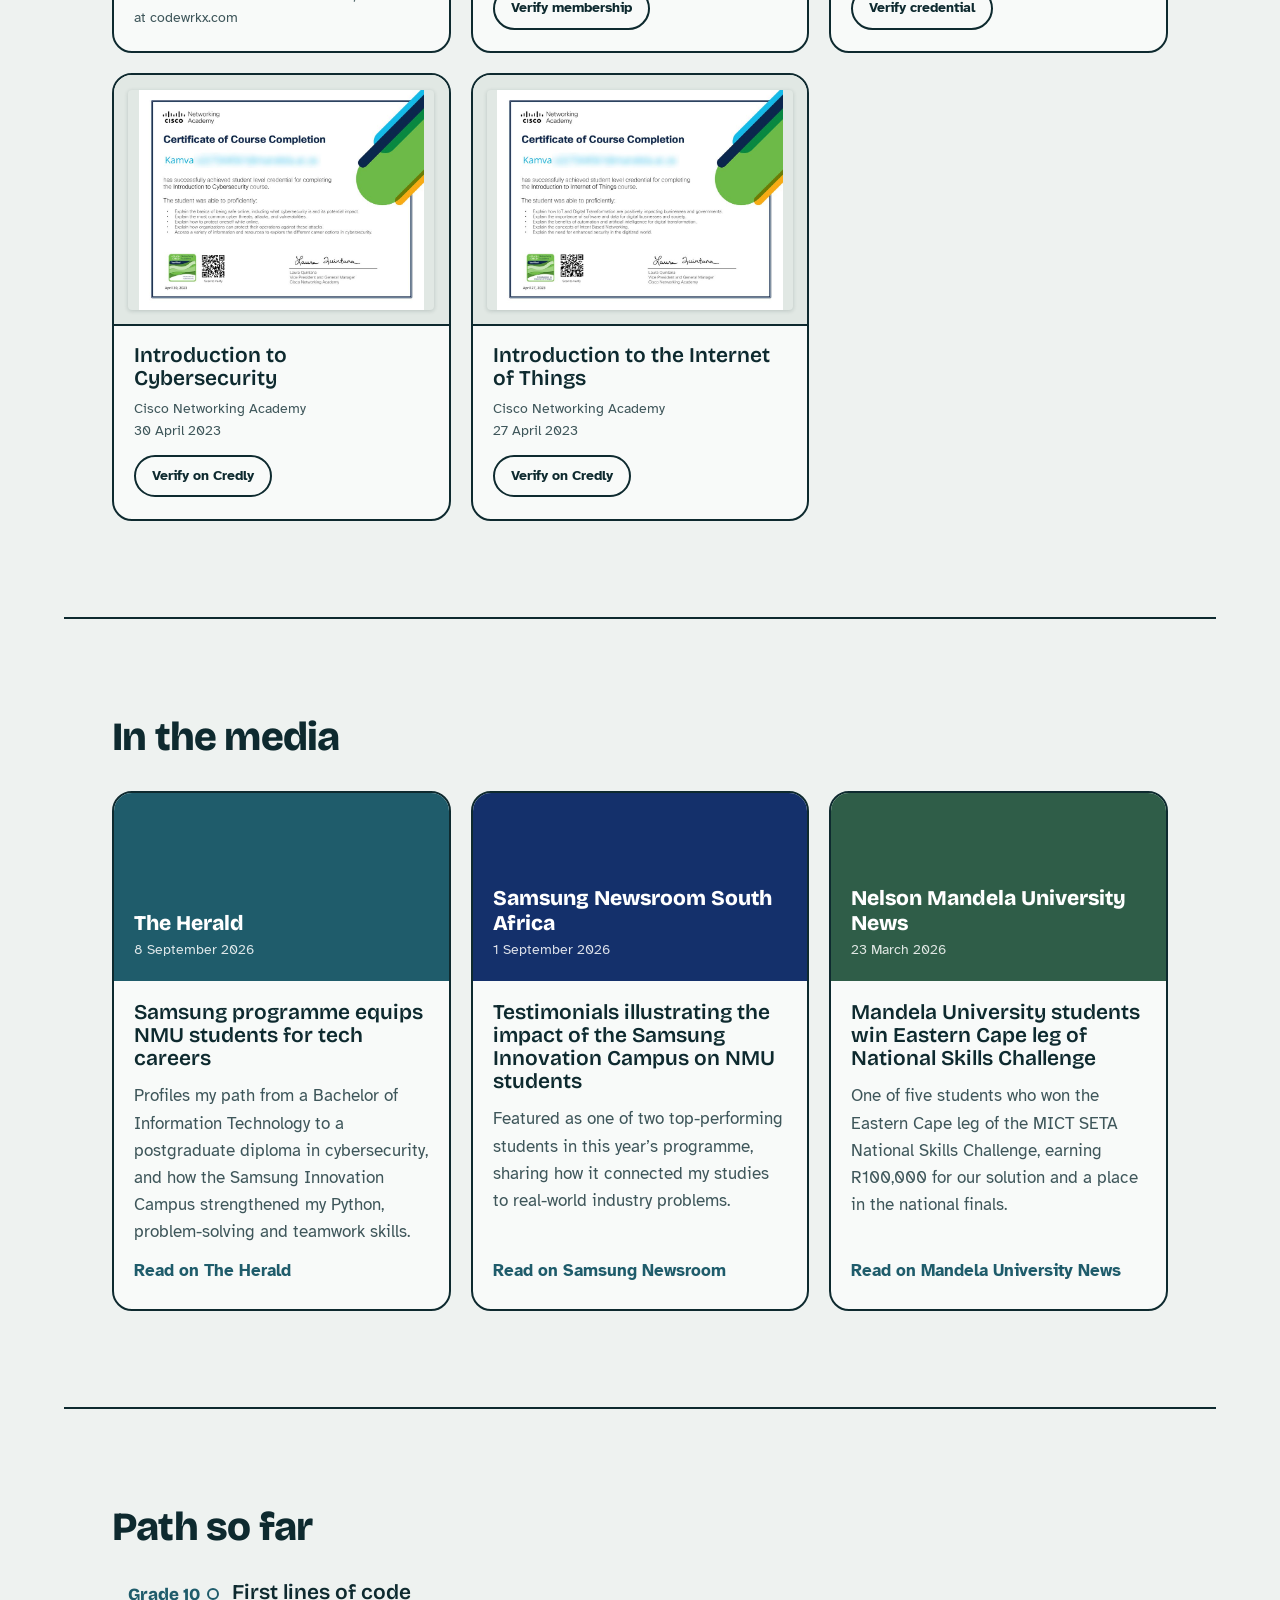
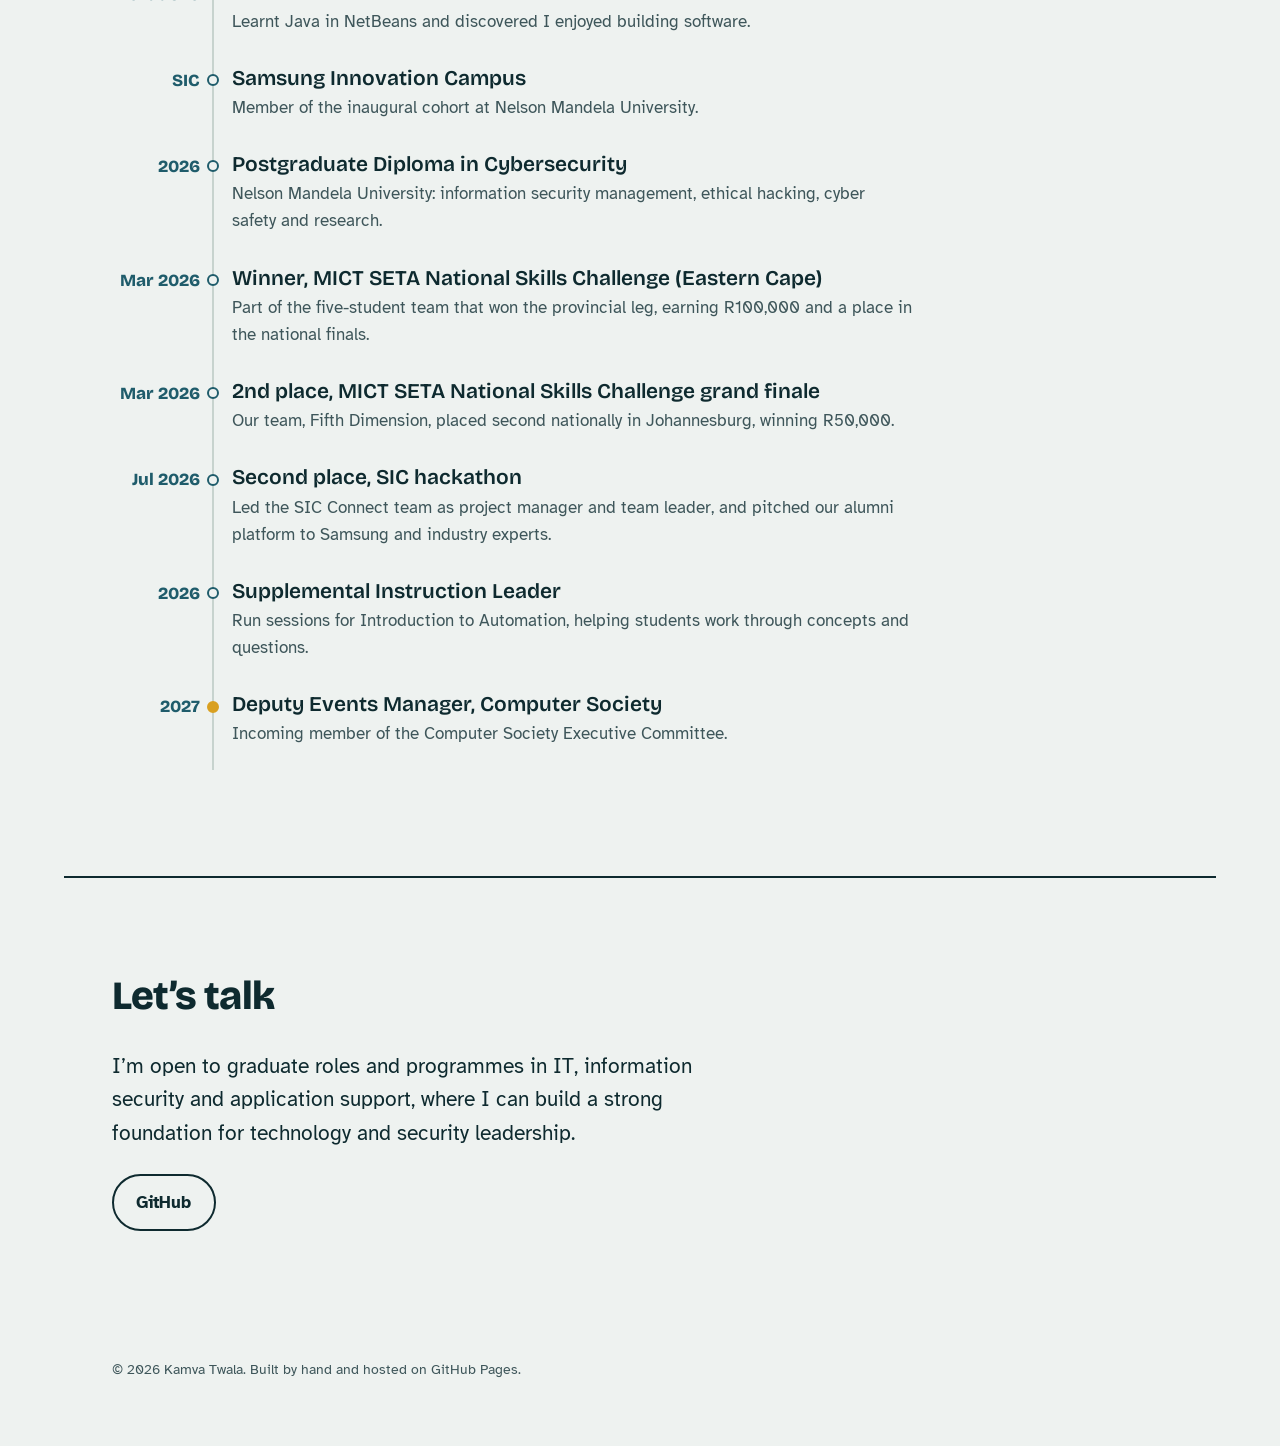
==== commit dff793e5: "Add files via upload" ====
--- a/index.html
+++ b/index.html
@@ -25,6 +25,9 @@
       <ul>
         <li><a href="#work">Work</a></li>
         <li><a href="#research">Research</a></li>
+        <li><a href="#highlights">Highlights</a></li>
+        <li><a href="#certifications">Certifications</a></li>
+        <li><a href="#media">Media</a></li>
         <li><a href="#path">Path</a></li>
         <li><a href="#contact">Contact</a></li>
       </ul>
@@ -35,6 +38,7 @@
     <!-- Hero: defence in depth -->
     <section class="hero" id="top" aria-labelledby="hero-title">
       <div class="hero-text">
+        <img class="portrait" src="kamva-portrait.jpg" alt="Portrait of Kamva Twala" width="480" height="480">
         <p class="hello">Hi, I’m Twala.</p>
         <h1 id="hero-title">Kamva Twala</h1>
         <p class="lede">Postgraduate cybersecurity student at Nelson Mandela University and project manager of SIC&nbsp;Connect, building towards technology and security leadership. I bring people, process and technology together so organisations can grow securely.</p>
@@ -66,7 +70,13 @@
 
     <!-- About -->
     <section class="about" aria-labelledby="about-title">
-      <h2 id="about-title">Why security</h2>
+      <div class="about-side">
+        <h2 id="about-title">Why security</h2>
+        <figure class="about-photo">
+          <img src="kamva-graduation.jpg" alt="Kamva Twala at his Bachelor of Information Technology graduation" width="800" height="1200" loading="lazy">
+          <figcaption>Graduating with my Bachelor of Information Technology</figcaption>
+        </figure>
+      </div>
       <div class="prose">
         <p>I started writing Java in NetBeans in Grade 10 and have been building things ever since. Security became personal when I saw how a single hijacked social media account could be turned against everyone in its contact list. One weak point was enough to reach dozens of people.</p>
         <p>That is the idea I carry into every project: defend in layers, and make the secure path the easy path for users and developers alike.</p>
@@ -124,6 +134,149 @@
       </div>
     </section>
 
+    <!-- Highlights -->
+    <section class="highlights" id="highlights" aria-labelledby="highlights-title">
+      <h2 id="highlights-title">Highlights</h2>
+      <ul class="awards">
+        <li class="award">
+          <img src="award-sic-hackathon.jpg" alt="Kamva Twala standing in front of a screen announcing 2nd place for his team at the Samsung Innovation Campus hackathon" width="900" height="1200" loading="lazy">
+          <div class="award-body">
+            <p class="award-result">2nd place overall</p>
+            <h3>Samsung Innovation Campus hackathon</h3>
+            <p class="award-meta">24 July 2026</p>
+            <p>Led our team as project manager and team leader to build SIC Connect in one week, then pitched it to Samsung and industry experts.</p>
+            <a class="award-link" href="#work">See SIC Connect</a>
+          </div>
+        </li>
+        <li class="award">
+          <img src="award-national-finale.jpg" alt="Kamva Twala at a podium with the 2nd place prize board at the MICT SETA National Skills Challenge grand finale" width="900" height="1200" loading="lazy">
+          <div class="award-body">
+            <p class="award-result">2nd place nationally</p>
+            <h3>MICT SETA National Skills Challenge grand finale</h3>
+            <p class="award-meta">30–31 March 2026, The Westin Rosebank, Johannesburg</p>
+            <p>After winning the Eastern Cape leg, our team, Fifth Dimension, took second place at the national grand finale, winning R50,000.</p>
+            <a class="award-link" href="https://www.cxia4irhack.co.za/#grand-finale" target="_blank" rel="noopener">About the challenge<span class="visually-hidden"> (opens in a new tab)</span></a>
+          </div>
+        </li>
+        <li class="award">
+          <img src="award-ec-skills-challenge.jpg" alt="Kamva Twala holding the 1st place prize board for the MICT SETA National Skills Challenge hackathon in the Eastern Cape" width="900" height="1200" loading="lazy">
+          <div class="award-body">
+            <p class="award-result">1st place, Eastern Cape</p>
+            <h3>MICT SETA National Skills Challenge</h3>
+            <p class="award-meta">March 2026, Gqeberha</p>
+            <p>Won the provincial leg of the two-day innovation sprint, earning R100,000 for our solution and a place in the national grand finale.</p>
+            <a class="award-link" href="https://news.mandela.ac.za/News/Mandela-University-students-win-Eastern-Cape-leg-o.aspx" target="_blank" rel="noopener">Read the news story<span class="visually-hidden"> (opens in a new tab)</span></a>
+          </div>
+        </li>
+      </ul>
+    </section>
+
+    <!-- Certifications -->
+    <section class="certifications" id="certifications" aria-labelledby="certifications-title">
+      <h2 id="certifications-title">Certifications and honours</h2>
+      <ul class="certs">
+        <li class="cert">
+          <a class="cert-thumb" href="cert-codewrkx-cloud.jpg" target="_blank" rel="noopener" aria-label="View the Intro to Cloud Engineering (AWS) certificate full size (opens in a new tab)">
+            <img src="cert-codewrkx-cloud.jpg" alt="Codewrkx certificate of completion for Intro to Cloud Engineering (AWS) awarded to Kamva Twala" loading="lazy">
+          </a>
+          <div class="cert-body">
+            <h3>Intro to Cloud Engineering (AWS)</h3>
+            <p class="cert-meta">Codewrkx, CLAIM ZERO4 at Nelson Mandela University<br>14 September 2026</p>
+            <p class="cert-note">Certificate no. CWX-2026-DBFD80, verifiable at codewrkx.com</p>
+          </div>
+        </li>
+        <li class="cert">
+          <a class="cert-thumb" href="cert-golden-key.jpg" target="_blank" rel="noopener" aria-label="View the Golden Key International Honour Society certificate full size (opens in a new tab)">
+            <img src="cert-golden-key.jpg" alt="Golden Key International Honour Society membership certificate for Kamva Twala, validated by Nelson Mandela University" loading="lazy">
+          </a>
+          <div class="cert-body">
+            <h3>Golden Key International Honour Society</h3>
+            <p class="cert-meta">Membership validated by Nelson Mandela University<br>2026</p>
+            <a class="cert-verify" href="https://golden-key-international-honou.verified.cv/en/verify/26819476951395" target="_blank" rel="noopener">Verify membership<span class="visually-hidden"> (opens in a new tab)</span></a>
+          </div>
+        </li>
+        <li class="cert">
+          <a class="cert-thumb" href="cert-kaggle-programming.jpg" target="_blank" rel="noopener" aria-label="View the Intro to Programming certificate full size (opens in a new tab)">
+            <img src="cert-kaggle-programming.jpg" alt="Kaggle certificate of completion for Intro to Programming awarded to Kamva Twala" loading="lazy">
+          </a>
+          <div class="cert-body">
+            <h3>Intro to Programming</h3>
+            <p class="cert-meta">Kaggle Learn<br>19 April 2024</p>
+            <a class="cert-verify" href="https://www.kaggle.com/learn/certification/kamvatwala/intro-to-programming" target="_blank" rel="noopener">Verify credential<span class="visually-hidden"> (opens in a new tab)</span></a>
+          </div>
+        </li>
+        <li class="cert">
+          <a class="cert-thumb" href="cert-cisco-cybersecurity.jpg" target="_blank" rel="noopener" aria-label="View the Introduction to Cybersecurity certificate full size (opens in a new tab)">
+            <img src="cert-cisco-cybersecurity.jpg" alt="Cisco Networking Academy certificate of completion for Introduction to Cybersecurity awarded to Kamva" loading="lazy">
+          </a>
+          <div class="cert-body">
+            <h3>Introduction to Cybersecurity</h3>
+            <p class="cert-meta">Cisco Networking Academy<br>30 April 2023</p>
+            <a class="cert-verify" href="https://www.credly.com/badges/97f6c000-4999-4fb8-8dc6-470d76c0b284" target="_blank" rel="noopener">Verify on Credly<span class="visually-hidden"> (opens in a new tab)</span></a>
+          </div>
+        </li>
+        <li class="cert">
+          <a class="cert-thumb" href="cert-cisco-iot.jpg" target="_blank" rel="noopener" aria-label="View the Introduction to the Internet of Things certificate full size (opens in a new tab)">
+            <img src="cert-cisco-iot.jpg" alt="Cisco Networking Academy certificate of completion for Introduction to the Internet of Things awarded to Kamva" loading="lazy">
+          </a>
+          <div class="cert-body">
+            <h3>Introduction to the Internet of Things</h3>
+            <p class="cert-meta">Cisco Networking Academy<br>27 April 2023</p>
+            <a class="cert-verify" href="https://www.credly.com/badges/34797a28-a92c-45e7-996f-4a3c7620af73" target="_blank" rel="noopener">Verify on Credly<span class="visually-hidden"> (opens in a new tab)</span></a>
+          </div>
+        </li>
+      </ul>
+    </section>
+
+    <!-- Media -->
+    <section class="media" id="media" aria-labelledby="media-title">
+      <h2 id="media-title">In the media</h2>
+      <ul class="press">
+        <li>
+          <a class="press-card" href="https://theherald.co.za/lifestyle/2026-09-08-samsung-programme-equips-nmu-students-for-tech-careers/" target="_blank" rel="noopener">
+            <div class="press-cover press-cover--herald">
+              <span class="press-outlet">The Herald</span>
+              <span class="press-date">8 September 2026</span>
+              <img src="press-herald.jpg" alt="" loading="lazy" onerror="this.remove()">
+            </div>
+            <div class="press-body">
+              <h3>Samsung programme equips NMU students for tech careers</h3>
+              <p>Profiles my path from a Bachelor of Information Technology to a postgraduate diploma in cybersecurity, and how the Samsung Innovation Campus strengthened my Python, problem-solving and teamwork skills.</p>
+              <span class="press-more">Read on The Herald<span class="visually-hidden"> (opens in a new tab)</span></span>
+            </div>
+          </a>
+        </li>
+        <li>
+          <a class="press-card" href="https://news.samsung.com/za/editorial-testimonials-illustrating-impact-of-samsung-innovation-campus-programme-to-lives-of-nmu-students-since-inception" target="_blank" rel="noopener">
+            <div class="press-cover press-cover--samsung">
+              <span class="press-outlet">Samsung Newsroom South Africa</span>
+              <span class="press-date">1 September 2026</span>
+              <img src="press-samsung.jpg" alt="" loading="lazy" onerror="this.remove()">
+            </div>
+            <div class="press-body">
+              <h3>Testimonials illustrating the impact of the Samsung Innovation Campus on NMU students</h3>
+              <p>Featured as one of two top-performing students in this year’s programme, sharing how it connected my studies to real-world industry problems.</p>
+              <span class="press-more">Read on Samsung Newsroom<span class="visually-hidden"> (opens in a new tab)</span></span>
+            </div>
+          </a>
+        </li>
+        <li>
+          <a class="press-card" href="https://news.mandela.ac.za/News/Mandela-University-students-win-Eastern-Cape-leg-o.aspx" target="_blank" rel="noopener">
+            <div class="press-cover press-cover--nmu">
+              <span class="press-outlet">Nelson Mandela University News</span>
+              <span class="press-date">23 March 2026</span>
+              <img src="press-nmu.jpg" alt="" loading="lazy" onerror="this.remove()">
+            </div>
+            <div class="press-body">
+              <h3>Mandela University students win Eastern Cape leg of National Skills Challenge</h3>
+              <p>One of five students who won the Eastern Cape leg of the MICT SETA National Skills Challenge, earning R100,000 for our solution and a place in the national finals.</p>
+              <span class="press-more">Read on Mandela University News<span class="visually-hidden"> (opens in a new tab)</span></span>
+            </div>
+          </a>
+        </li>
+      </ul>
+    </section>
+
     <!-- Path -->
     <section class="path" id="path" aria-labelledby="path-title">
       <h2 id="path-title">Path so far</h2>
@@ -131,6 +284,8 @@
         <li><span class="when">Grade 10</span><div><h3>First lines of code</h3><p>Learnt Java in NetBeans and discovered I enjoyed building software.</p></div></li>
         <li><span class="when">SIC</span><div><h3>Samsung Innovation Campus</h3><p>Member of the inaugural cohort at Nelson Mandela University.</p></div></li>
         <li><span class="when">2026</span><div><h3>Postgraduate Diploma in Cybersecurity</h3><p>Nelson Mandela University: information security management, ethical hacking, cyber safety and research.</p></div></li>
+        <li><span class="when">Mar 2026</span><div><h3>Winner, MICT SETA National Skills Challenge (Eastern Cape)</h3><p>Part of the five-student team that won the provincial leg, earning R100,000 and a place in the national finals.</p></div></li>
+        <li><span class="when">Mar 2026</span><div><h3>2nd place, MICT SETA National Skills Challenge grand finale</h3><p>Our team, Fifth Dimension, placed second nationally in Johannesburg, winning R50,000.</p></div></li>
         <li><span class="when">Jul 2026</span><div><h3>Second place, SIC hackathon</h3><p>Led the SIC Connect team as project manager and team leader, and pitched our alumni platform to Samsung and industry experts.</p></div></li>
         <li><span class="when">2026</span><div><h3>Supplemental Instruction Leader</h3><p>Run sessions for Introduction to Automation, helping students work through concepts and questions.</p></div></li>
         <li><span class="when">2027</span><div><h3>Deputy Events Manager, Computer Society</h3><p>Incoming member of the Computer Society Executive Committee.</p></div></li>
--- a/styles.css
+++ b/styles.css
@@ -87,7 +87,7 @@
   width: 2.5rem; height: 2.5rem; display: grid; place-items: center;
   border: 2px solid var(--ink); border-radius: 50%;
 }
-.site-header ul { list-style: none; display: flex; gap: clamp(0.75rem, 3vw, 2rem); margin: 0; padding: 0; }
+.site-header ul { list-style: none; display: flex; flex-wrap: wrap; justify-content: flex-end; gap: 0.5rem clamp(0.75rem, 2.2vw, 1.75rem); margin: 0; padding: 0; }
 .site-header nav a { color: var(--ink); text-decoration: none; font-weight: 700; }
 .site-header nav a:hover { color: var(--harbour); text-decoration: underline; }
 
@@ -97,6 +97,11 @@
 .hero {
   display: grid; grid-template-columns: 1.1fr 1fr; gap: clamp(2rem, 5vw, 4rem); align-items: center;
   padding-top: clamp(2rem, 5vw, 4rem) !important;
+}
+.portrait {
+  display: block; width: 7.5rem; height: 7.5rem; border-radius: 50%;
+  object-fit: cover;
+  outline: 2px solid var(--ink); outline-offset: 4px; margin: 0 0 1.5rem 4px;
 }
 .hello { font-family: var(--display); font-size: var(--step-1); color: var(--harbour); margin-bottom: 0.5rem; }
 .hero h1 {
@@ -162,6 +167,10 @@
 
 /* About */
 .about { display: grid; grid-template-columns: 1fr 2fr; gap: 2rem; border-top: 2px solid var(--ink); }
+.about-side h2 { margin-bottom: 1.5rem; }
+.about-photo { margin: 0; max-width: 18rem; }
+.about-photo img { display: block; width: 100%; height: auto; border-radius: 1rem; border: 2px solid var(--ink); }
+.about-photo figcaption { margin-top: 0.6rem; font-size: var(--step--1); color: var(--ink-soft); }
 .prose { max-width: 62ch; font-size: var(--step-1); line-height: 1.55; }
 
 /* Work */
@@ -202,6 +211,67 @@
 .row .meta { color: var(--ink-soft); font-size: var(--step--1); margin: 0; }
 .row.upcoming h3, .row.upcoming p:not(.meta) { color: var(--ink-soft); }
 
+/* Highlights */
+.highlights { border-top: 2px solid var(--ink); }
+.awards { list-style: none; margin: 0; padding: 0; display: grid; grid-template-columns: repeat(3, minmax(0, 1fr)); gap: 1.25rem; }
+.award {
+  display: flex; flex-direction: column;
+  background: var(--surface); border: 2px solid var(--ink); border-radius: 1.25rem; overflow: hidden;
+}
+.award img { display: block; width: 100%; max-width: 100%; aspect-ratio: 4 / 5; height: auto; object-fit: cover; object-position: 50% 35%; border-bottom: 2px solid var(--ink); }
+.award-body { display: flex; flex-direction: column; gap: 0.5rem; padding: 1.25rem 1.25rem 1.5rem; flex: 1; }
+.award-result { font-family: var(--display); font-weight: 800; font-size: var(--step-2); line-height: 1.1; color: var(--harbour); margin: 0; }
+.award-body h3 { font-size: var(--step-1); font-weight: 600; }
+.award-meta { font-size: var(--step--1); color: var(--ink-soft); margin: 0; }
+.award-body p:not(.award-result):not(.award-meta) { color: var(--ink-soft); margin: 0.25rem 0 0; flex: 1; }
+.award-link { font-weight: 700; margin-top: 0.5rem; }
+
+/* Certifications */
+.certifications { border-top: 2px solid var(--ink); }
+.certs { list-style: none; margin: 0; padding: 0; display: grid; grid-template-columns: repeat(auto-fill, minmax(min(100%, 17rem), 1fr)); gap: 1.25rem; }
+.cert { display: flex; flex-direction: column; background: var(--surface); border: 2px solid var(--ink); border-radius: 1.25rem; overflow: hidden; }
+.cert-thumb { display: block; aspect-ratio: 4 / 3; max-width: 100%; background: var(--mist-deep); border-bottom: 2px solid var(--ink); padding: 0.9rem; }
+.cert-thumb img { display: block; width: 100%; height: 100%; object-fit: contain; border-radius: 0.25rem; box-shadow: 0 1px 4px rgba(14, 42, 47, 0.18); }
+.cert-thumb:hover img { transform: scale(1.02); }
+.cert-body { display: flex; flex-direction: column; gap: 0.5rem; padding: 1.1rem 1.25rem 1.35rem; flex: 1; }
+.cert-body h3 { font-size: var(--step-1); font-weight: 600; }
+.cert-meta { font-size: var(--step--1); color: var(--ink-soft); margin: 0; flex: 1; }
+.cert-note { font-size: var(--step--1); color: var(--ink-soft); margin: 0; }
+.cert-verify {
+  align-self: flex-start; margin-top: 0.25rem; padding: 0.5rem 1rem; border-radius: 999px;
+  border: 2px solid var(--ink); font-weight: 700; color: var(--ink); text-decoration: none; font-size: var(--step--1);
+}
+.cert-verify:hover { background: var(--ink); color: var(--mist); }
+@media (prefers-reduced-motion: no-preference) { .cert-thumb img { transition: transform 0.2s ease; } }
+
+/* Media */
+.media { border-top: 2px solid var(--ink); }
+.press { list-style: none; margin: 0; padding: 0; display: grid; grid-template-columns: repeat(3, minmax(0, 1fr)); gap: 1.25rem; }
+.press-card {
+  display: flex; flex-direction: column; height: 100%;
+  background: var(--surface); border: 2px solid var(--ink); border-radius: 1.25rem; overflow: hidden;
+  color: var(--ink); text-decoration: none;
+}
+.press-card:hover .press-more { text-decoration: underline; text-decoration-thickness: 2px; }
+.press-card:hover .press-cover { filter: brightness(1.08); }
+.press-cover {
+  position: relative; aspect-ratio: 16 / 9; max-width: 100%;
+  display: flex; flex-direction: column; justify-content: flex-end; gap: 0.25rem;
+  padding: 1.25rem; color: var(--mist); transition: filter 0.2s ease;
+}
+.press-cover img { position: absolute; inset: 0; width: 100%; height: 100%; object-fit: cover; }
+.press-cover--herald { background: #1F5C6B; }
+.press-cover--samsung { background: #14306b; }
+.press-cover--nmu { background: #2f5d48; }
+.press-outlet { font-family: var(--display); font-weight: 800; font-size: var(--step-1); line-height: 1.15; color: #fff; }
+.press-date { font-size: var(--step--1); color: rgba(255,255,255,0.85); }
+.press-body { display: flex; flex-direction: column; gap: 0.75rem; padding: 1.25rem 1.25rem 1.5rem; flex: 1; }
+.press-body h3 { font-size: var(--step-1); font-weight: 600; }
+.press-body p { color: var(--ink-soft); margin: 0; flex: 1; }
+.press-more { font-weight: 700; color: var(--harbour); }
+.visually-hidden { position: absolute; width: 1px; height: 1px; overflow: hidden; clip: rect(0 0 0 0); white-space: nowrap; }
+@media (prefers-reduced-motion: reduce) { .press-cover { transition: none; } }
+
 /* Path */
 .path { border-top: 2px solid var(--ink); }
 .timeline { list-style: none; margin: 0; padding: 0; position: relative; max-width: 50rem; }
@@ -233,6 +303,10 @@
 
 /* Responsive */
 @media (max-width: 52rem) {
+  .press { grid-template-columns: 1fr; }
+  .awards { grid-template-columns: 1fr; }
+  .about-side { display: grid; gap: 1rem; }
+  .about-photo { max-width: 14rem; margin-bottom: 1.5rem; }
   .hero { grid-template-columns: 1fr; }
   .about { grid-template-columns: 1fr; gap: 0; }
   .feature { grid-template-columns: 1fr; }
@@ -242,7 +316,7 @@
 }
 @media (max-width: 30rem) {
   .site-header { flex-wrap: wrap; }
-  .site-header ul { gap: 0.9rem; font-size: var(--step--1); }
+  .site-header ul { flex-wrap: wrap; gap: 0.5rem 1rem; font-size: var(--step--1); }
   .timeline::before { left: 4.25rem; }
   .timeline li { grid-template-columns: 3.5rem 1fr; gap: 1.5rem; }
   .timeline li::after { left: calc(4.25rem - 5px); }
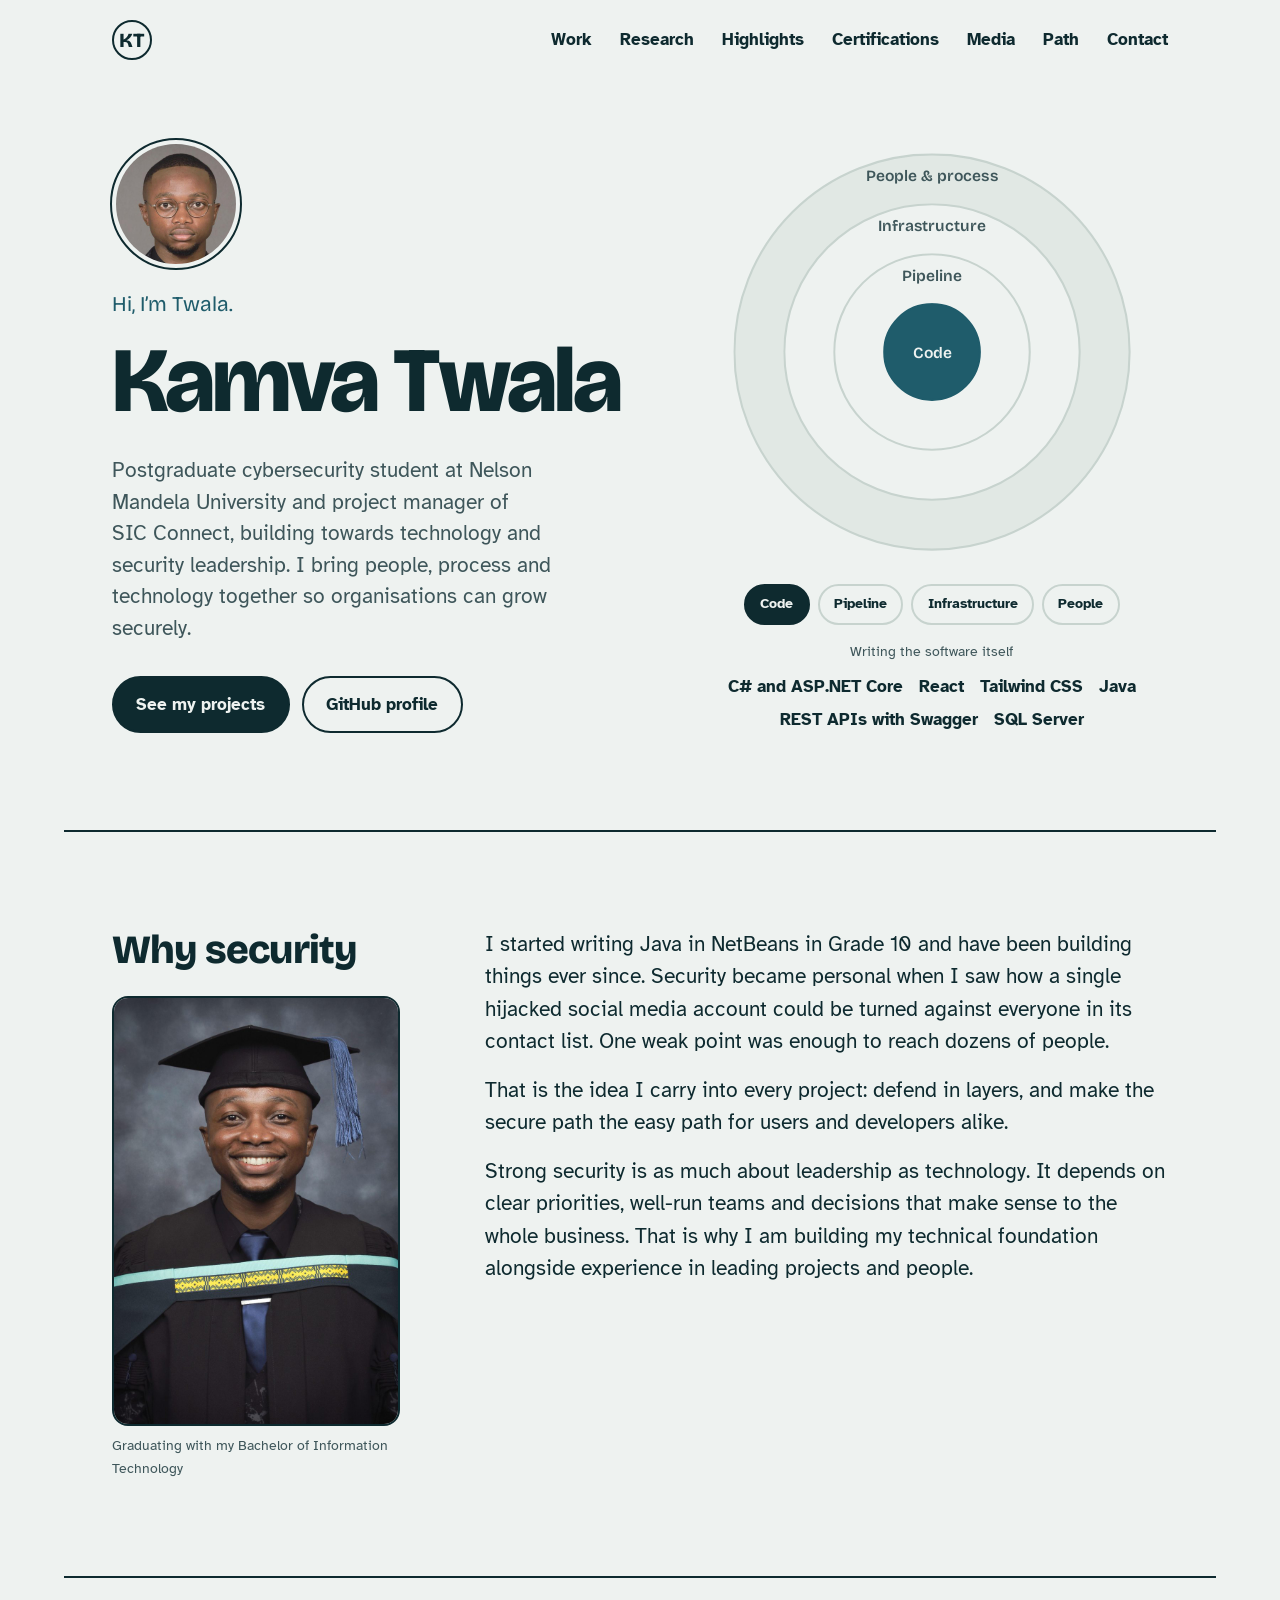
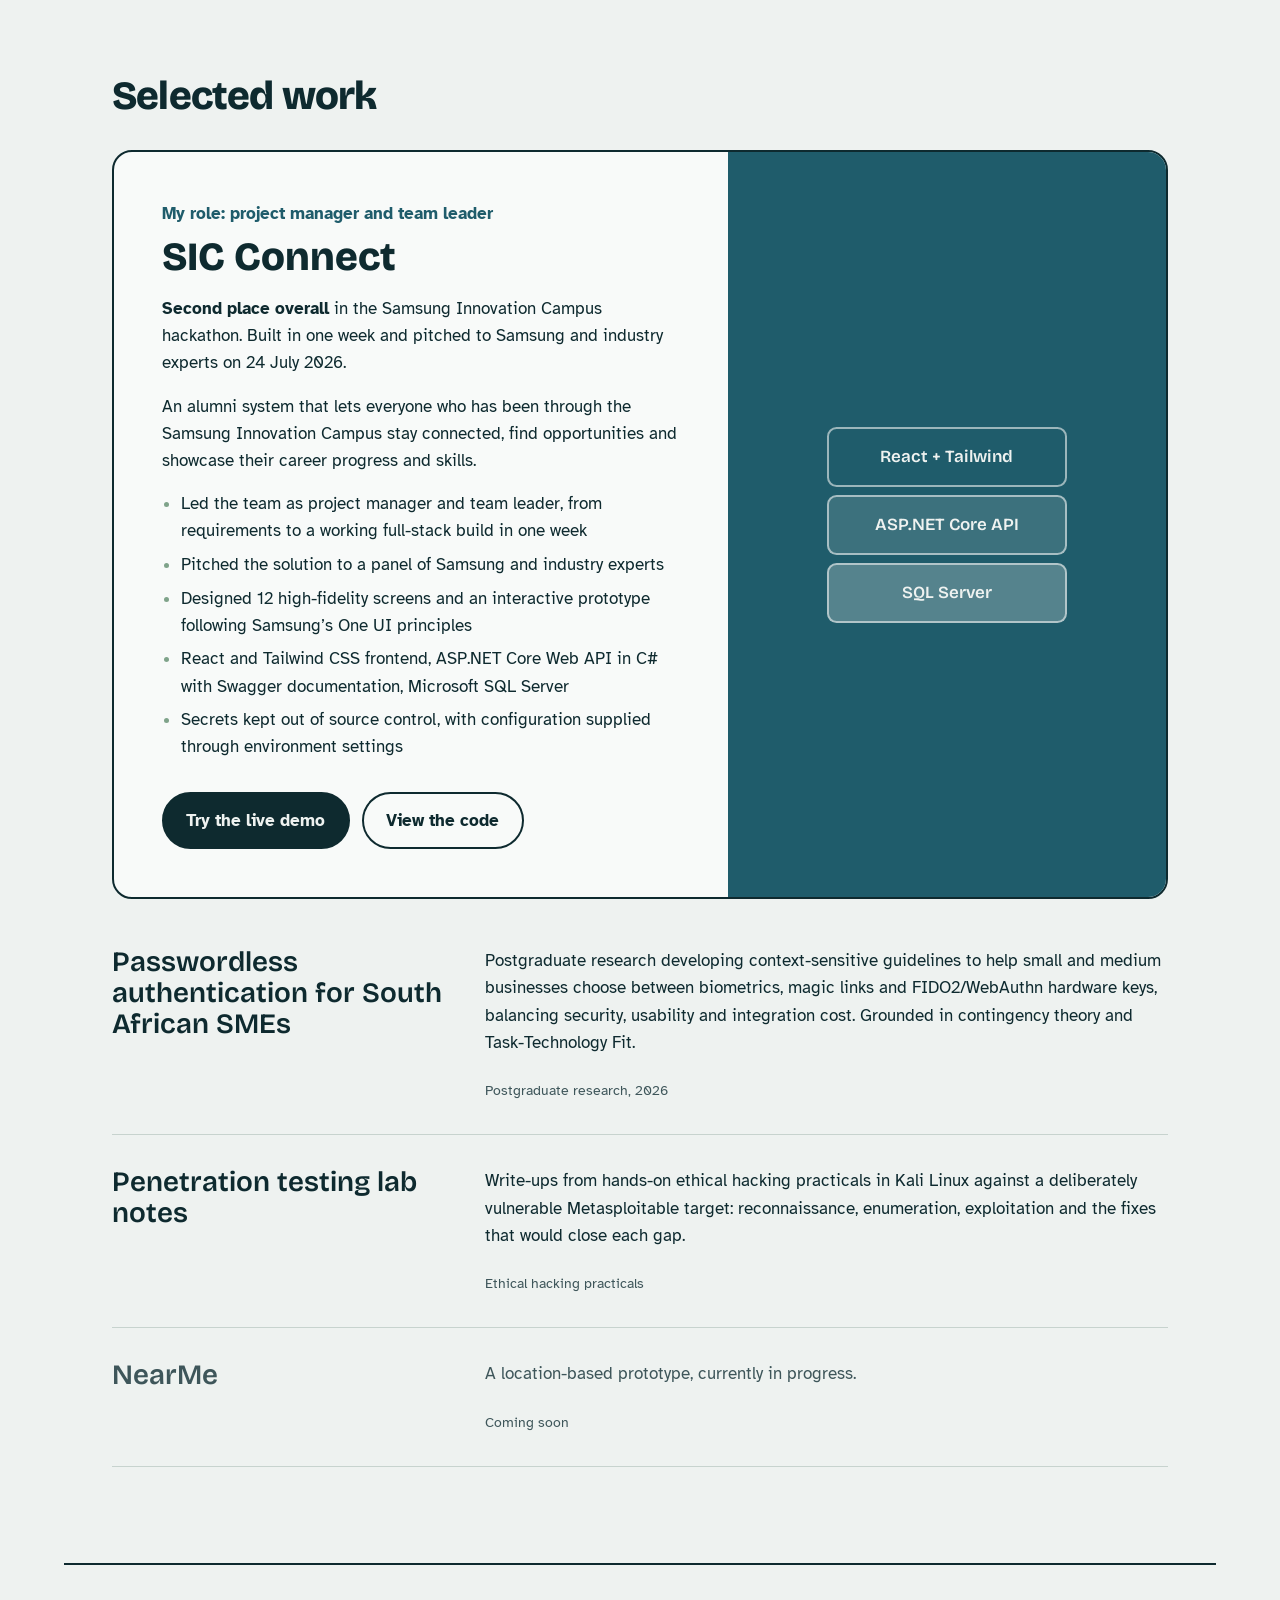
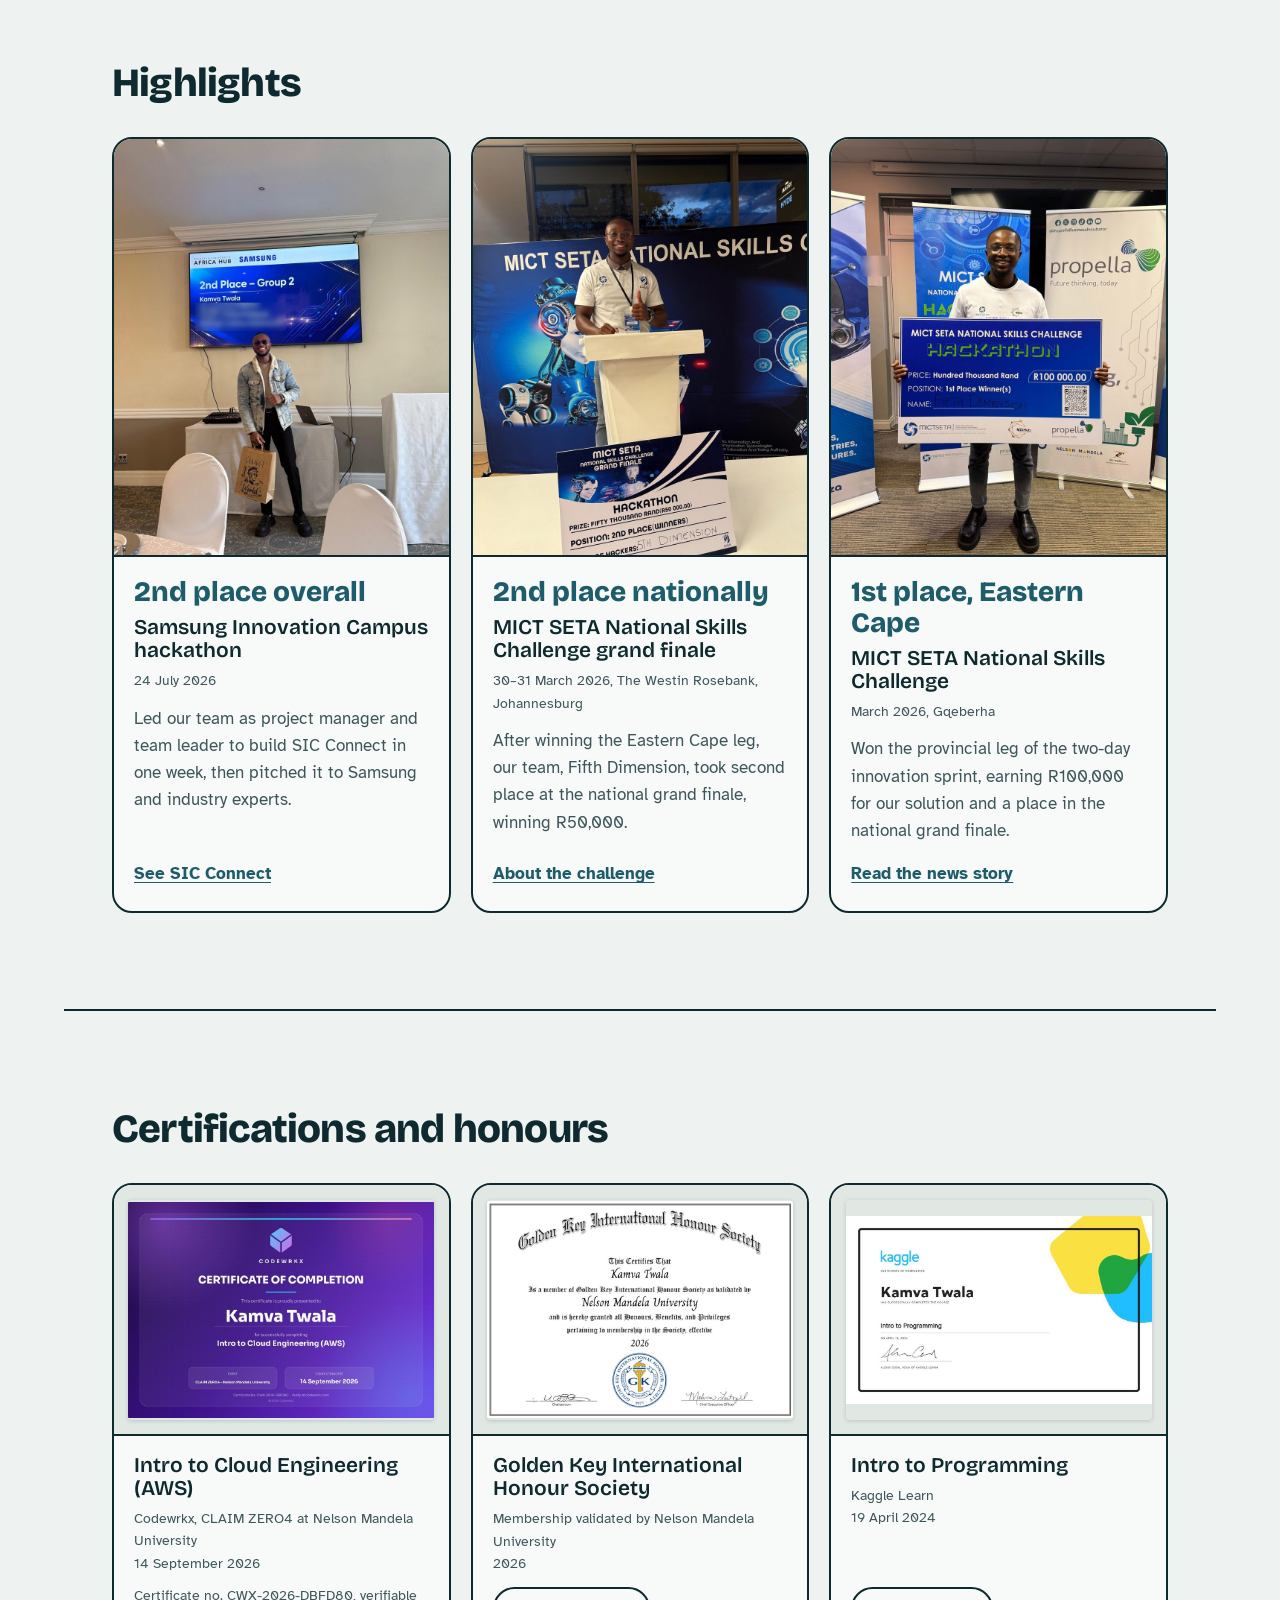
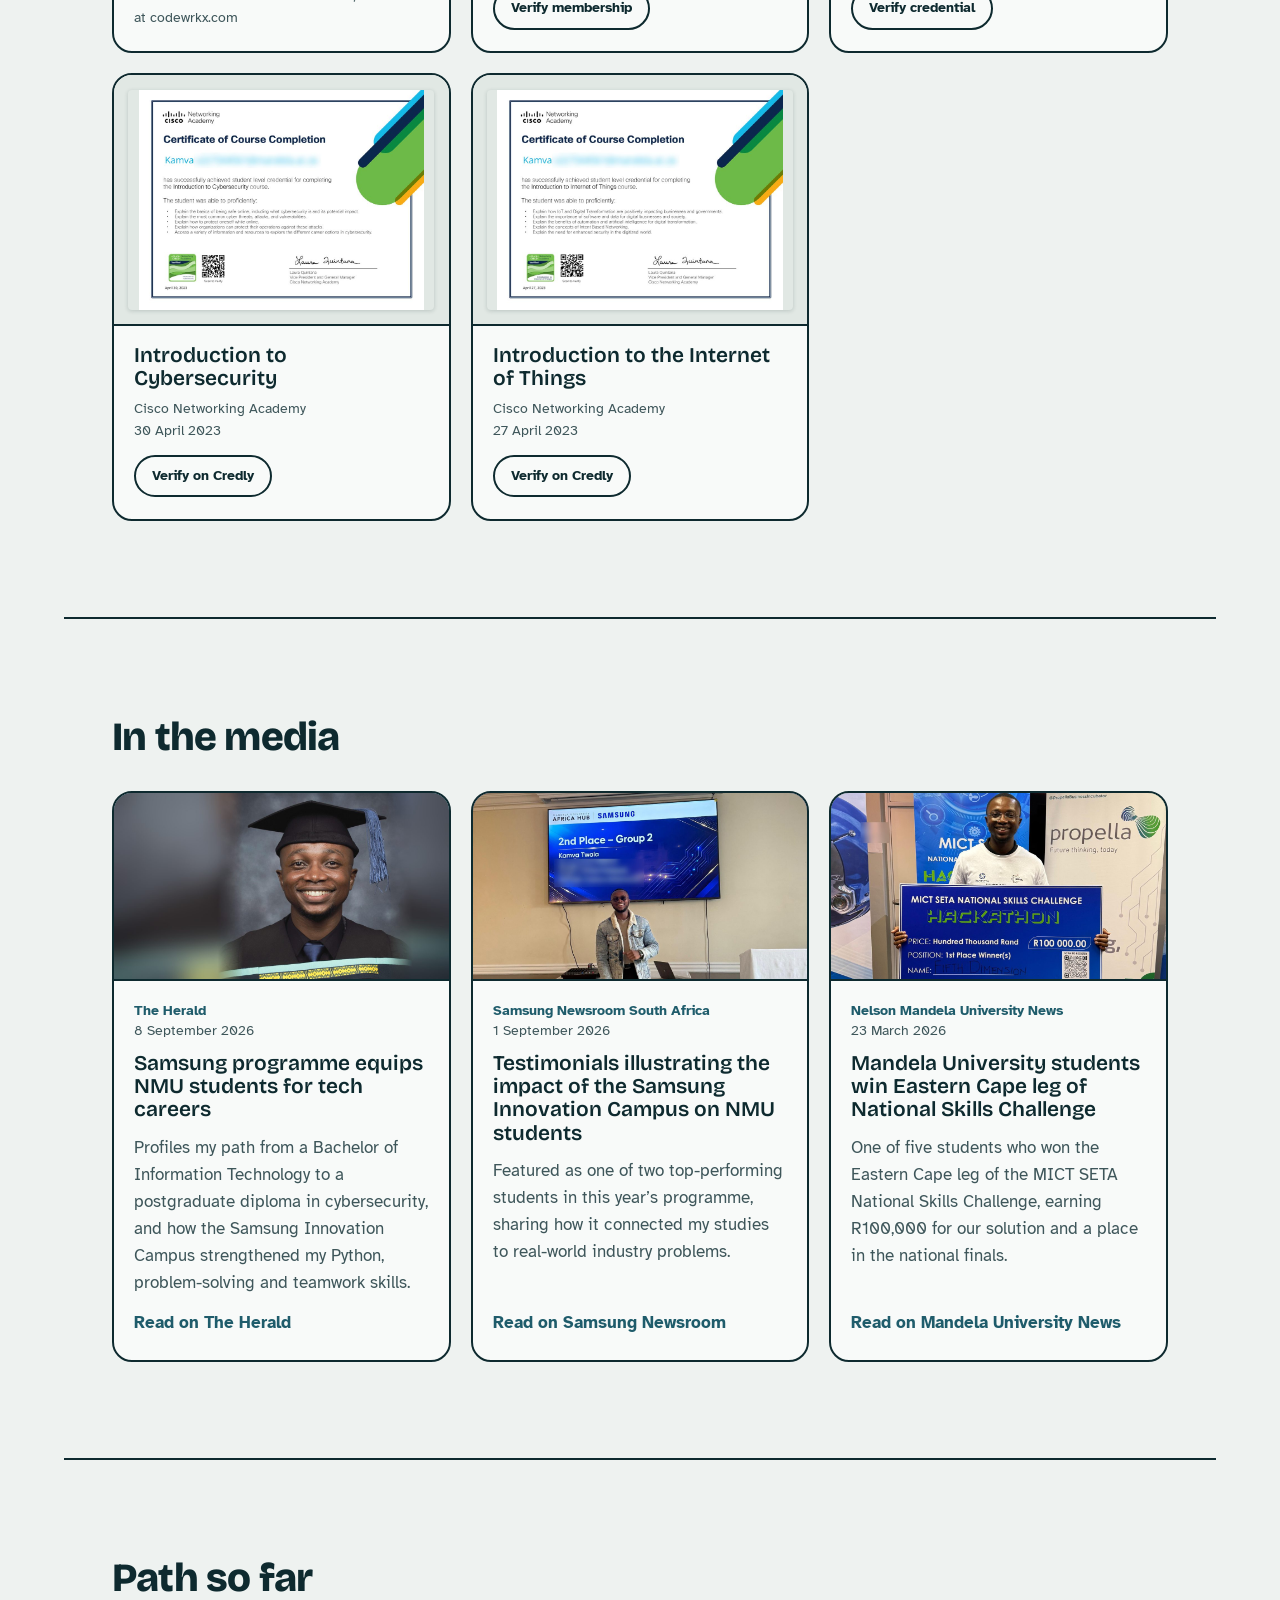
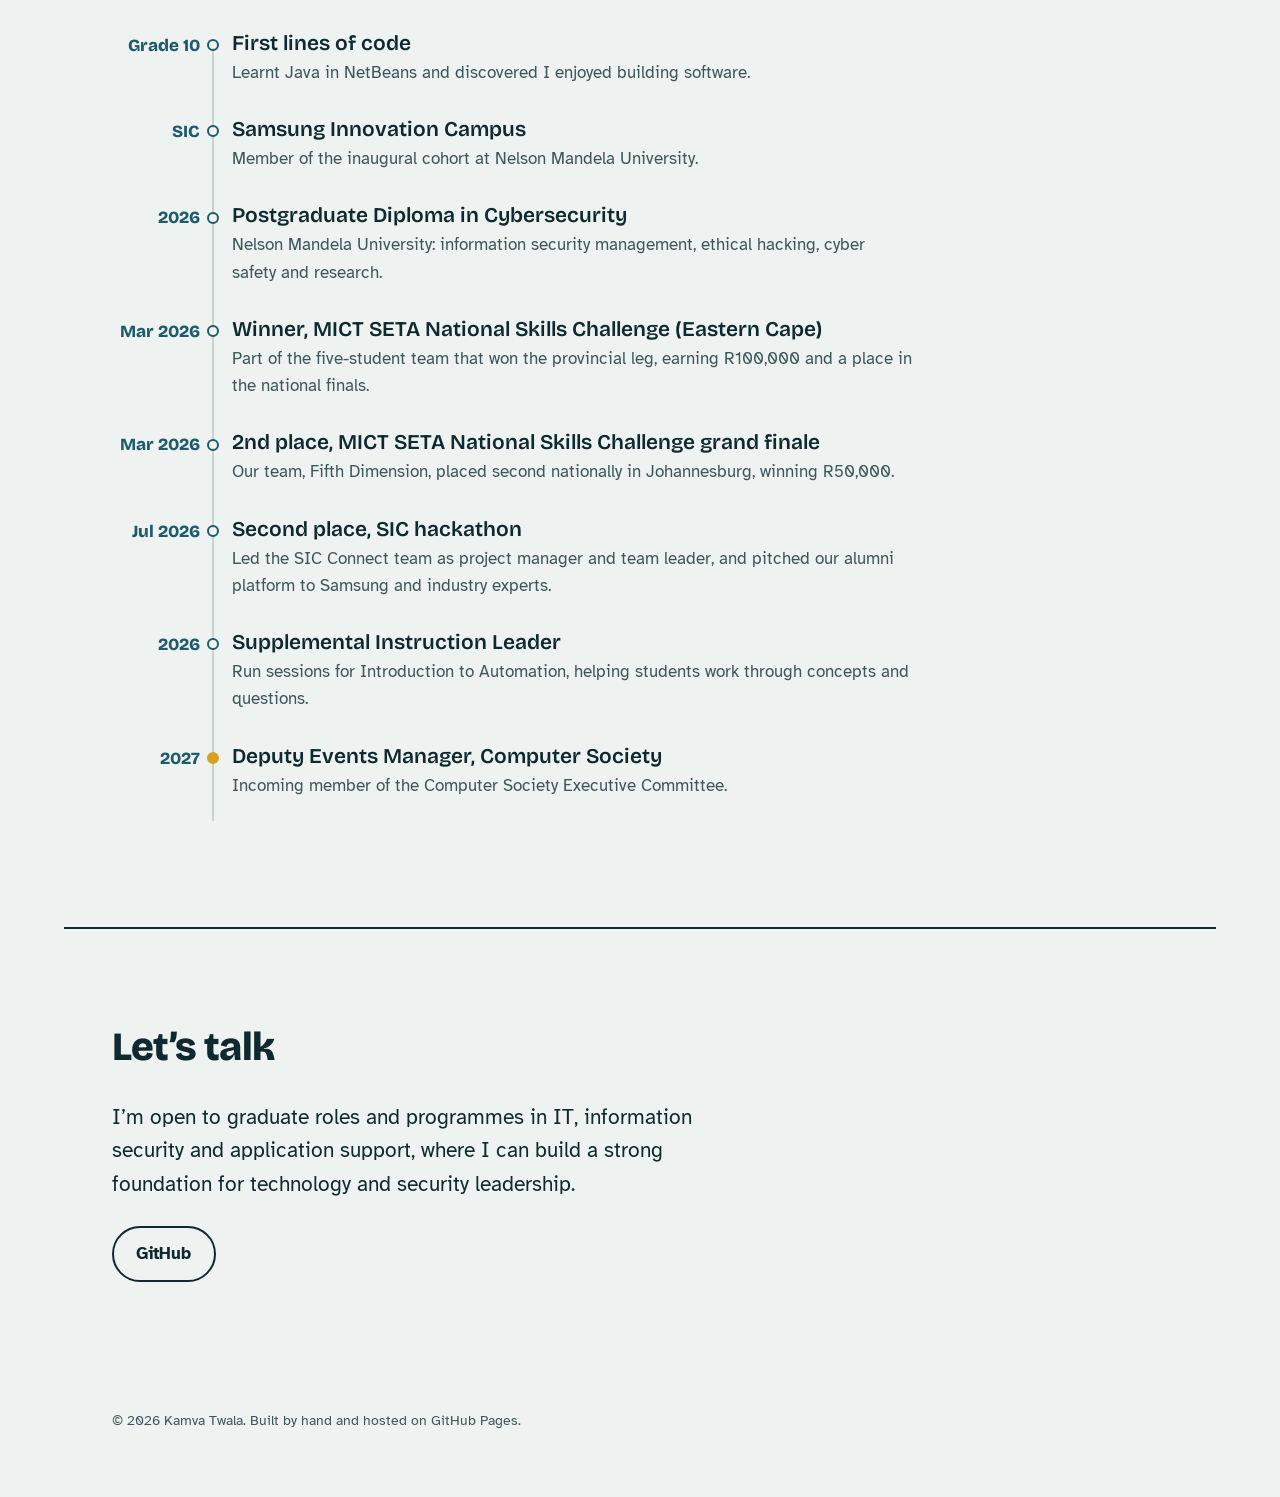
==== commit f0221165: "Add files via upload" ====
--- a/index.html
+++ b/index.html
@@ -235,11 +235,10 @@
         <li>
           <a class="press-card" href="https://theherald.co.za/lifestyle/2026-09-08-samsung-programme-equips-nmu-students-for-tech-careers/" target="_blank" rel="noopener">
             <div class="press-cover press-cover--herald">
-              <span class="press-outlet">The Herald</span>
-              <span class="press-date">8 September 2026</span>
-              <img src="press-herald.jpg" alt="" loading="lazy" onerror="this.remove()">
+              <img src="press-herald.jpg" alt="" width="1200" height="675" loading="lazy" onerror="this.remove()">
             </div>
             <div class="press-body">
+              <p class="press-source">The Herald<br><time>8 September 2026</time></p>
               <h3>Samsung programme equips NMU students for tech careers</h3>
               <p>Profiles my path from a Bachelor of Information Technology to a postgraduate diploma in cybersecurity, and how the Samsung Innovation Campus strengthened my Python, problem-solving and teamwork skills.</p>
               <span class="press-more">Read on The Herald<span class="visually-hidden"> (opens in a new tab)</span></span>
@@ -249,11 +248,10 @@
         <li>
           <a class="press-card" href="https://news.samsung.com/za/editorial-testimonials-illustrating-impact-of-samsung-innovation-campus-programme-to-lives-of-nmu-students-since-inception" target="_blank" rel="noopener">
             <div class="press-cover press-cover--samsung">
-              <span class="press-outlet">Samsung Newsroom South Africa</span>
-              <span class="press-date">1 September 2026</span>
-              <img src="press-samsung.jpg" alt="" loading="lazy" onerror="this.remove()">
+              <img src="press-samsung.jpg" alt="" width="1200" height="675" loading="lazy" onerror="this.remove()">
             </div>
             <div class="press-body">
+              <p class="press-source">Samsung Newsroom South Africa<br><time>1 September 2026</time></p>
               <h3>Testimonials illustrating the impact of the Samsung Innovation Campus on NMU students</h3>
               <p>Featured as one of two top-performing students in this year’s programme, sharing how it connected my studies to real-world industry problems.</p>
               <span class="press-more">Read on Samsung Newsroom<span class="visually-hidden"> (opens in a new tab)</span></span>
@@ -263,11 +261,10 @@
         <li>
           <a class="press-card" href="https://news.mandela.ac.za/News/Mandela-University-students-win-Eastern-Cape-leg-o.aspx" target="_blank" rel="noopener">
             <div class="press-cover press-cover--nmu">
-              <span class="press-outlet">Nelson Mandela University News</span>
-              <span class="press-date">23 March 2026</span>
-              <img src="press-nmu.jpg" alt="" loading="lazy" onerror="this.remove()">
+              <img src="press-nmu.jpg" alt="" width="1200" height="675" loading="lazy" onerror="this.remove()">
             </div>
             <div class="press-body">
+              <p class="press-source">Nelson Mandela University News<br><time>23 March 2026</time></p>
               <h3>Mandela University students win Eastern Cape leg of National Skills Challenge</h3>
               <p>One of five students who won the Eastern Cape leg of the MICT SETA National Skills Challenge, earning R100,000 for our solution and a place in the national finals.</p>
               <span class="press-more">Read on Mandela University News<span class="visually-hidden"> (opens in a new tab)</span></span>
--- a/styles.css
+++ b/styles.css
@@ -255,16 +255,15 @@
 .press-card:hover .press-more { text-decoration: underline; text-decoration-thickness: 2px; }
 .press-card:hover .press-cover { filter: brightness(1.08); }
 .press-cover {
-  position: relative; aspect-ratio: 16 / 9; max-width: 100%;
-  display: flex; flex-direction: column; justify-content: flex-end; gap: 0.25rem;
-  padding: 1.25rem; color: var(--mist); transition: filter 0.2s ease;
-}
-.press-cover img { position: absolute; inset: 0; width: 100%; height: 100%; object-fit: cover; }
+  position: relative; aspect-ratio: 16 / 9; max-width: 100%; overflow: hidden;
+  border-bottom: 2px solid var(--ink); transition: filter 0.2s ease;
+}
+.press-cover img { position: absolute; inset: 0; z-index: 0; width: 100%; height: 100%; object-fit: cover; }
 .press-cover--herald { background: #1F5C6B; }
 .press-cover--samsung { background: #14306b; }
 .press-cover--nmu { background: #2f5d48; }
-.press-outlet { font-family: var(--display); font-weight: 800; font-size: var(--step-1); line-height: 1.15; color: #fff; }
-.press-date { font-size: var(--step--1); color: rgba(255,255,255,0.85); }
+.press-body .press-source { flex: none; margin: 0; font-size: var(--step--1); font-weight: 700; color: var(--harbour); line-height: 1.4; }
+.press-source time { font-weight: 400; color: var(--ink-soft); white-space: nowrap; }
 .press-body { display: flex; flex-direction: column; gap: 0.75rem; padding: 1.25rem 1.25rem 1.5rem; flex: 1; }
 .press-body h3 { font-size: var(--step-1); font-weight: 600; }
 .press-body p { color: var(--ink-soft); margin: 0; flex: 1; }
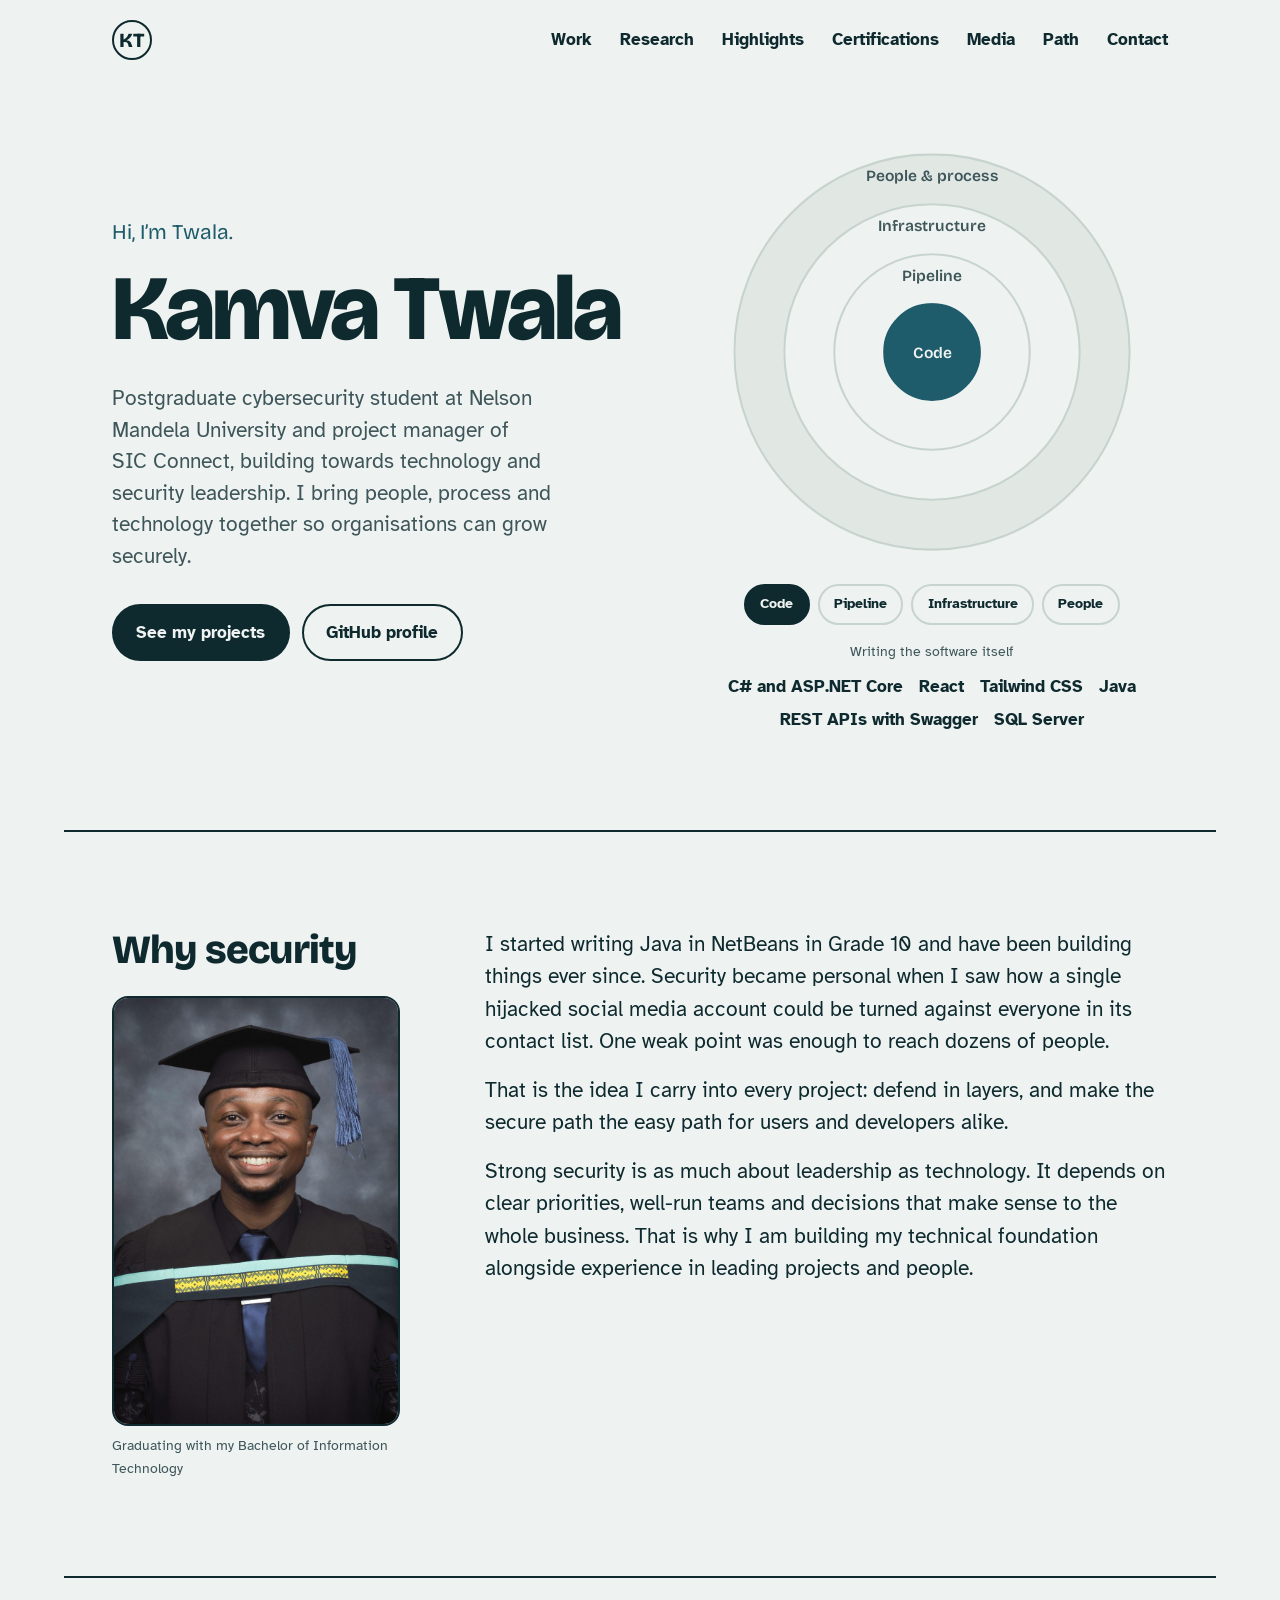
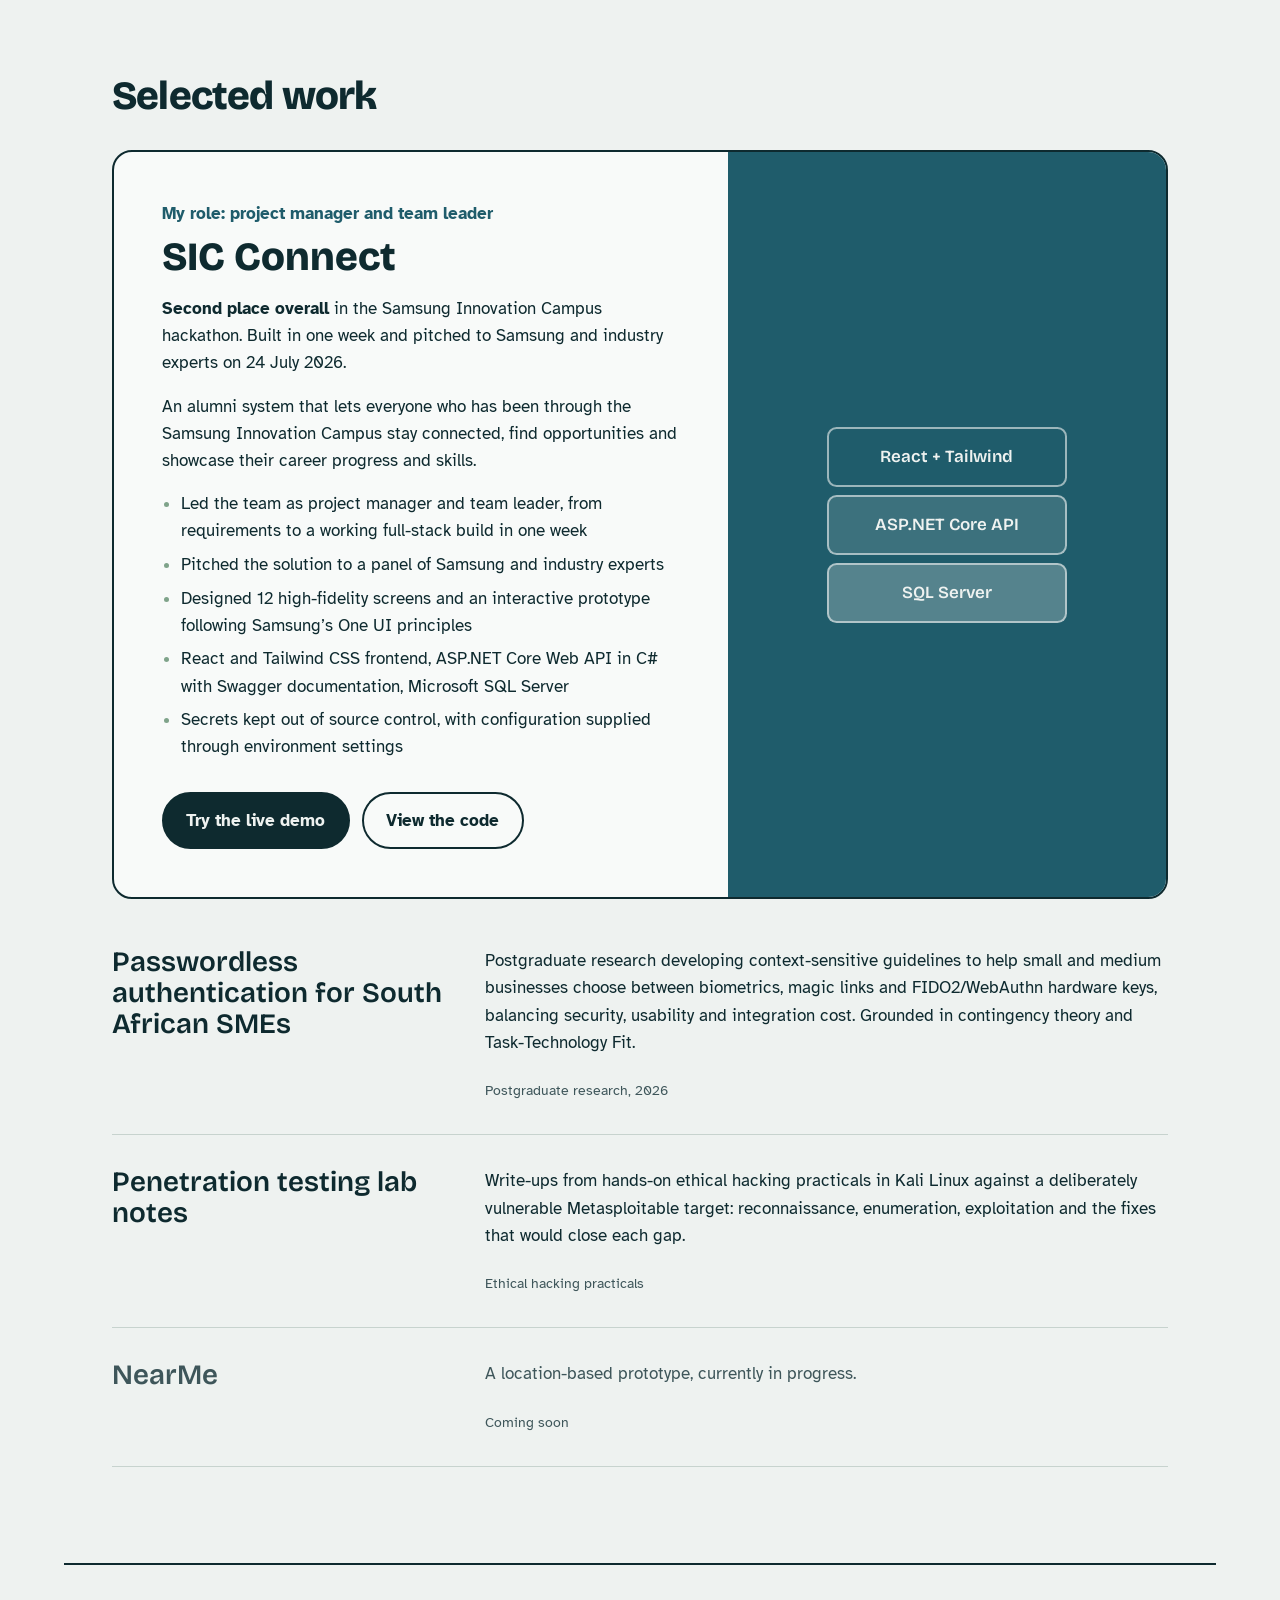
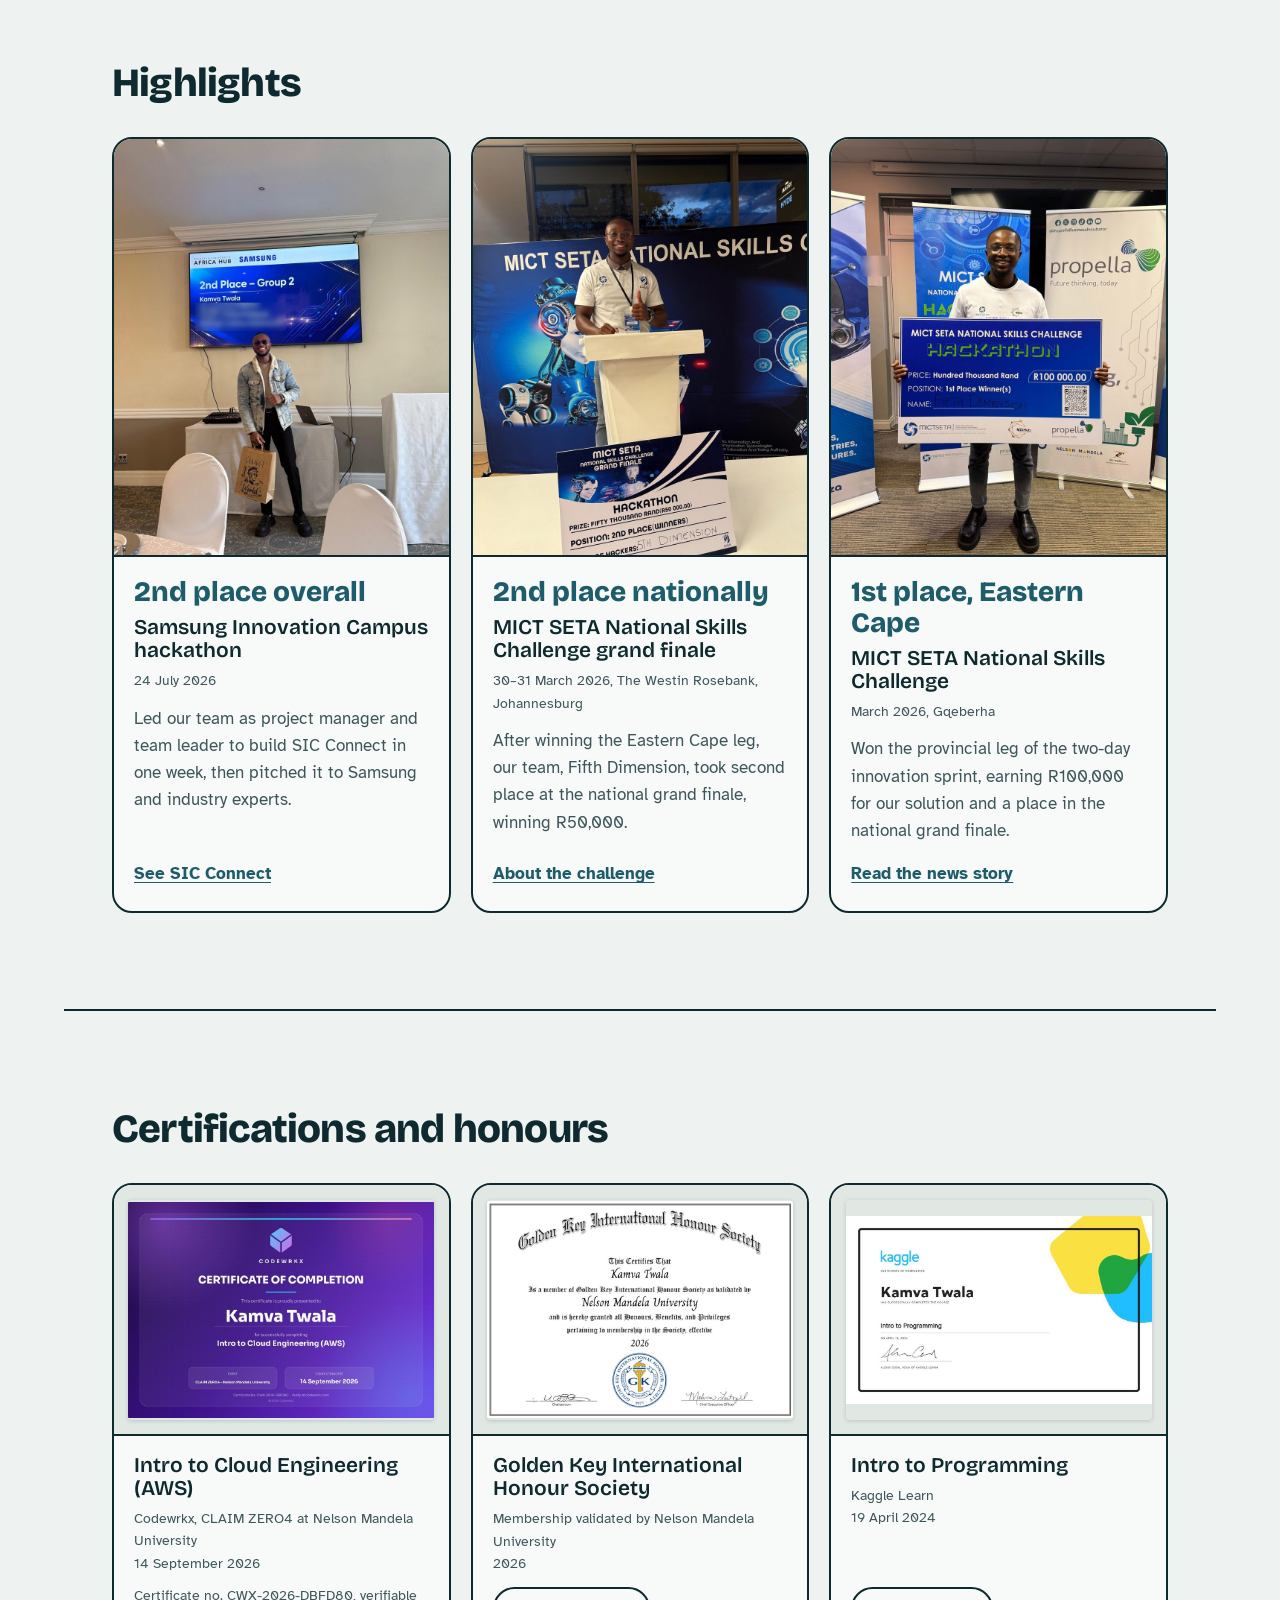
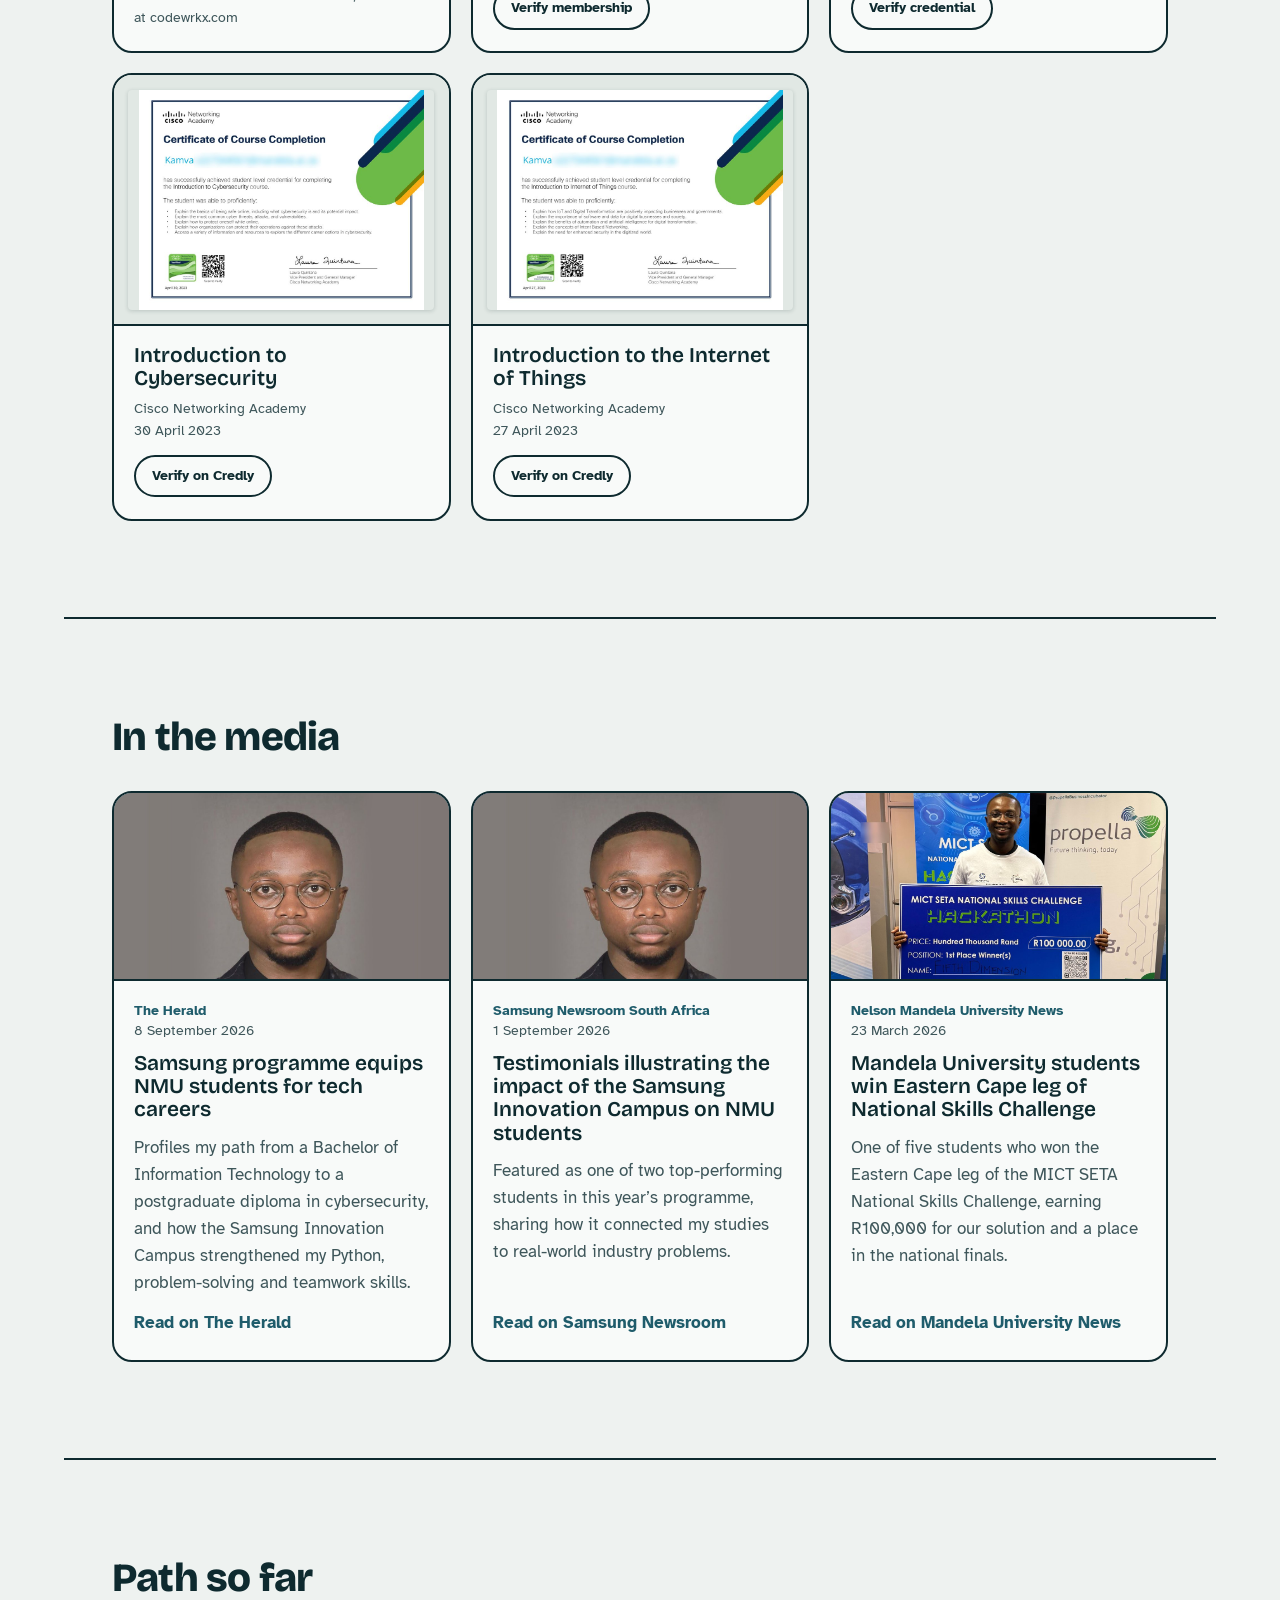
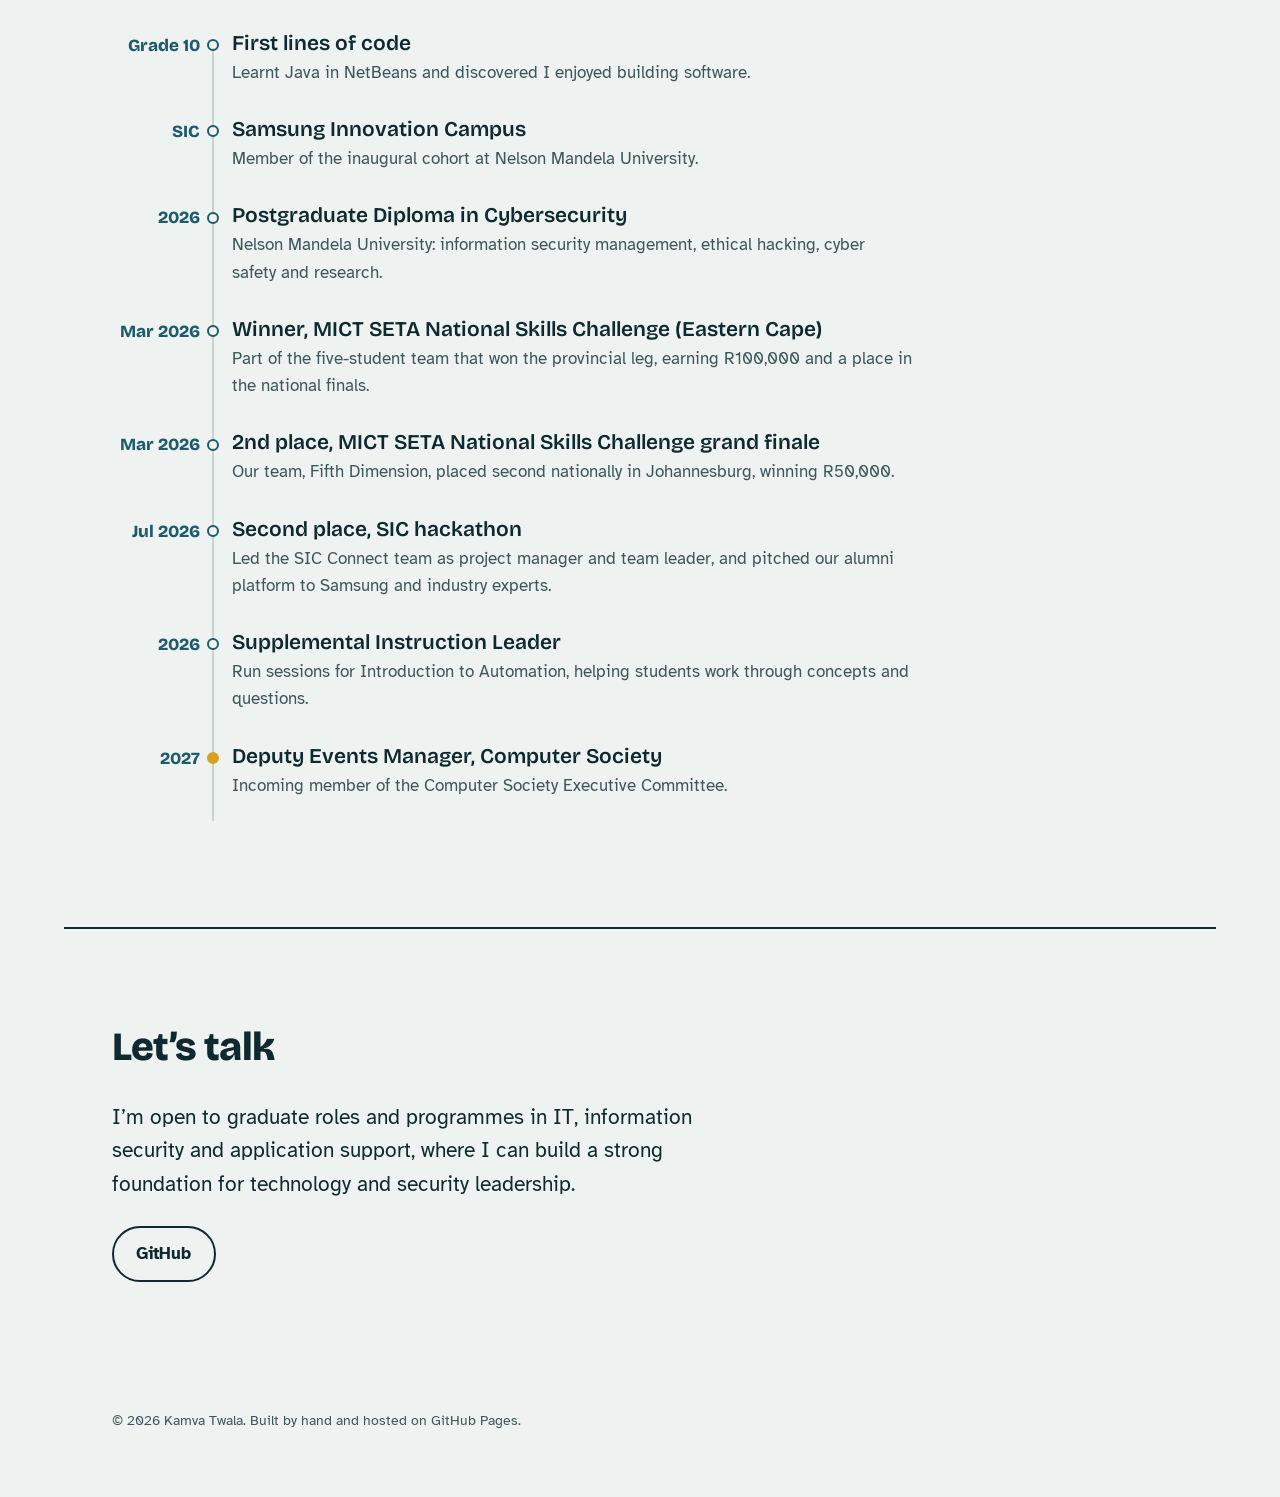
==== commit 9158e248: "Add files via upload" ====
--- a/index.html
+++ b/index.html
@@ -38,7 +38,6 @@
     <!-- Hero: defence in depth -->
     <section class="hero" id="top" aria-labelledby="hero-title">
       <div class="hero-text">
-        <img class="portrait" src="kamva-portrait.jpg" alt="Portrait of Kamva Twala" width="480" height="480">
         <p class="hello">Hi, I’m Twala.</p>
         <h1 id="hero-title">Kamva Twala</h1>
         <p class="lede">Postgraduate cybersecurity student at Nelson Mandela University and project manager of SIC&nbsp;Connect, building towards technology and security leadership. I bring people, process and technology together so organisations can grow securely.</p>
--- a/styles.css
+++ b/styles.css
@@ -97,11 +97,6 @@
 .hero {
   display: grid; grid-template-columns: 1.1fr 1fr; gap: clamp(2rem, 5vw, 4rem); align-items: center;
   padding-top: clamp(2rem, 5vw, 4rem) !important;
-}
-.portrait {
-  display: block; width: 7.5rem; height: 7.5rem; border-radius: 50%;
-  object-fit: cover;
-  outline: 2px solid var(--ink); outline-offset: 4px; margin: 0 0 1.5rem 4px;
 }
 .hello { font-family: var(--display); font-size: var(--step-1); color: var(--harbour); margin-bottom: 0.5rem; }
 .hero h1 {
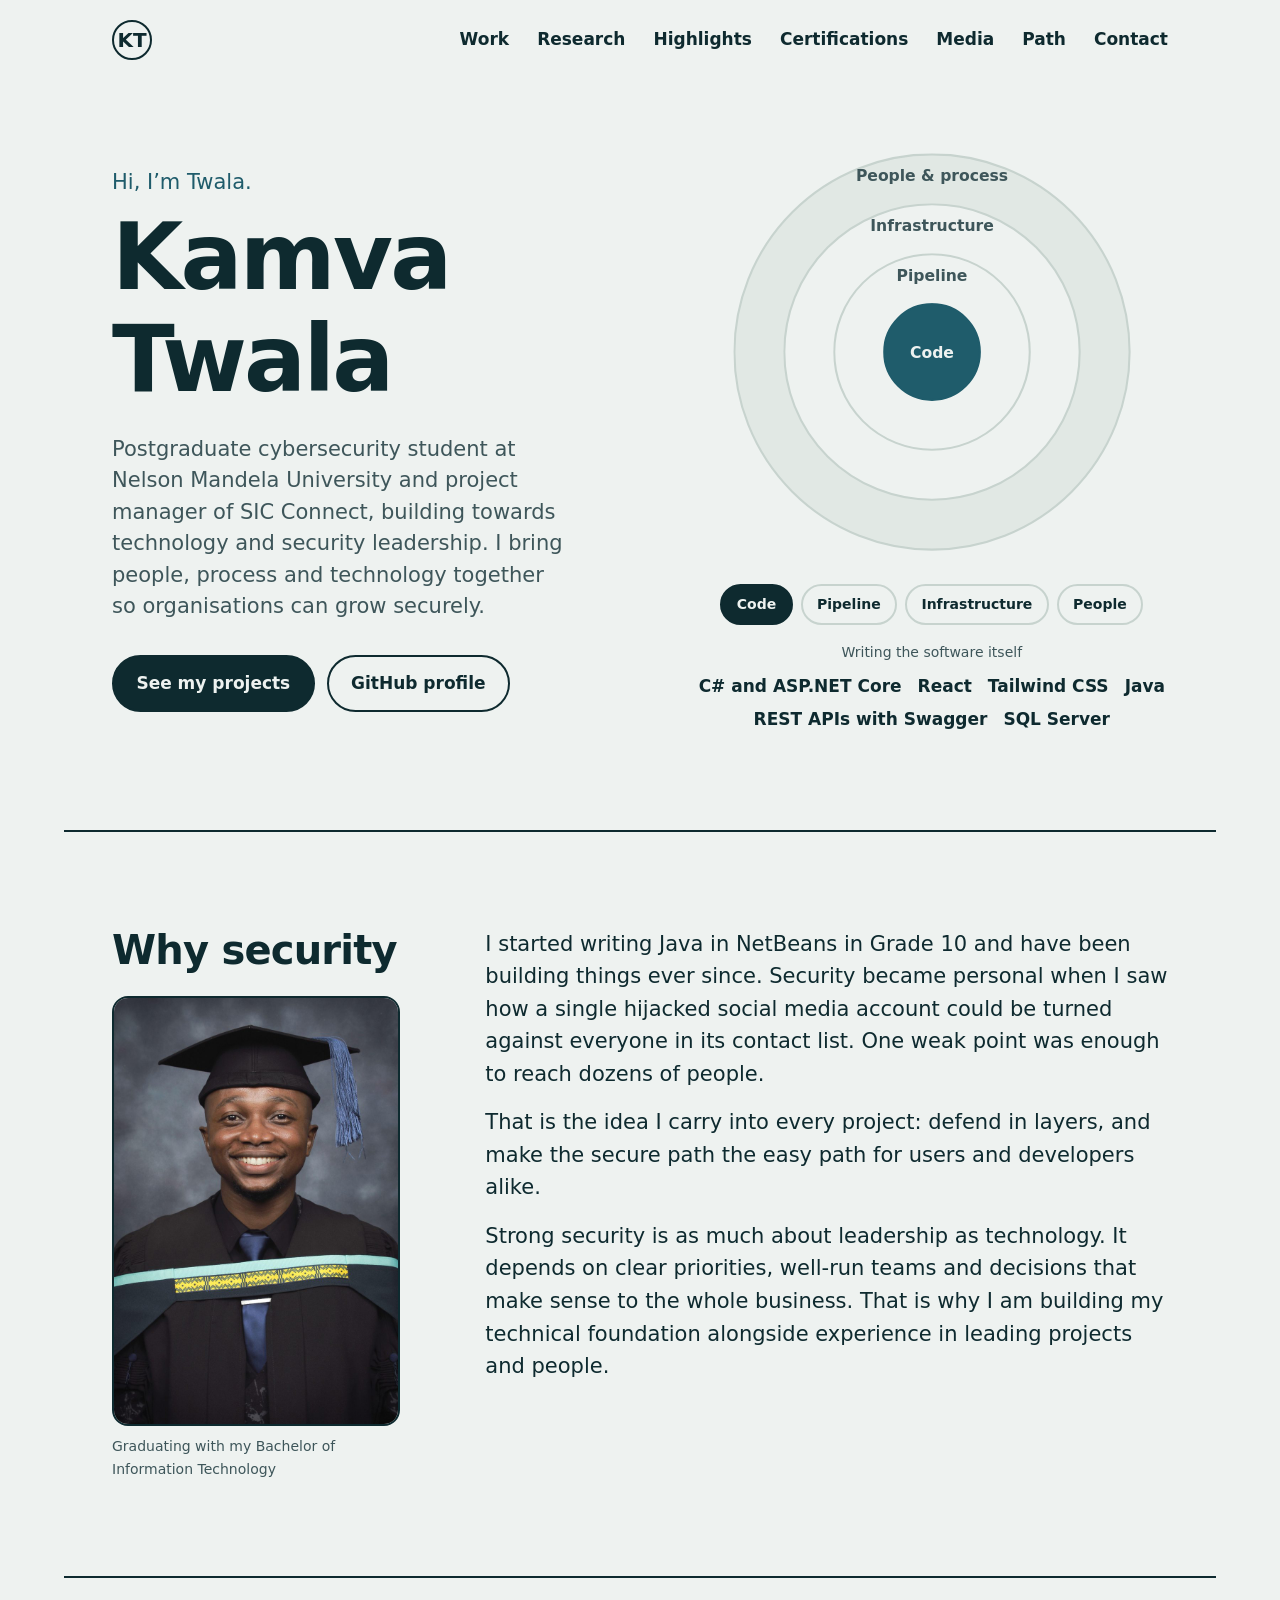
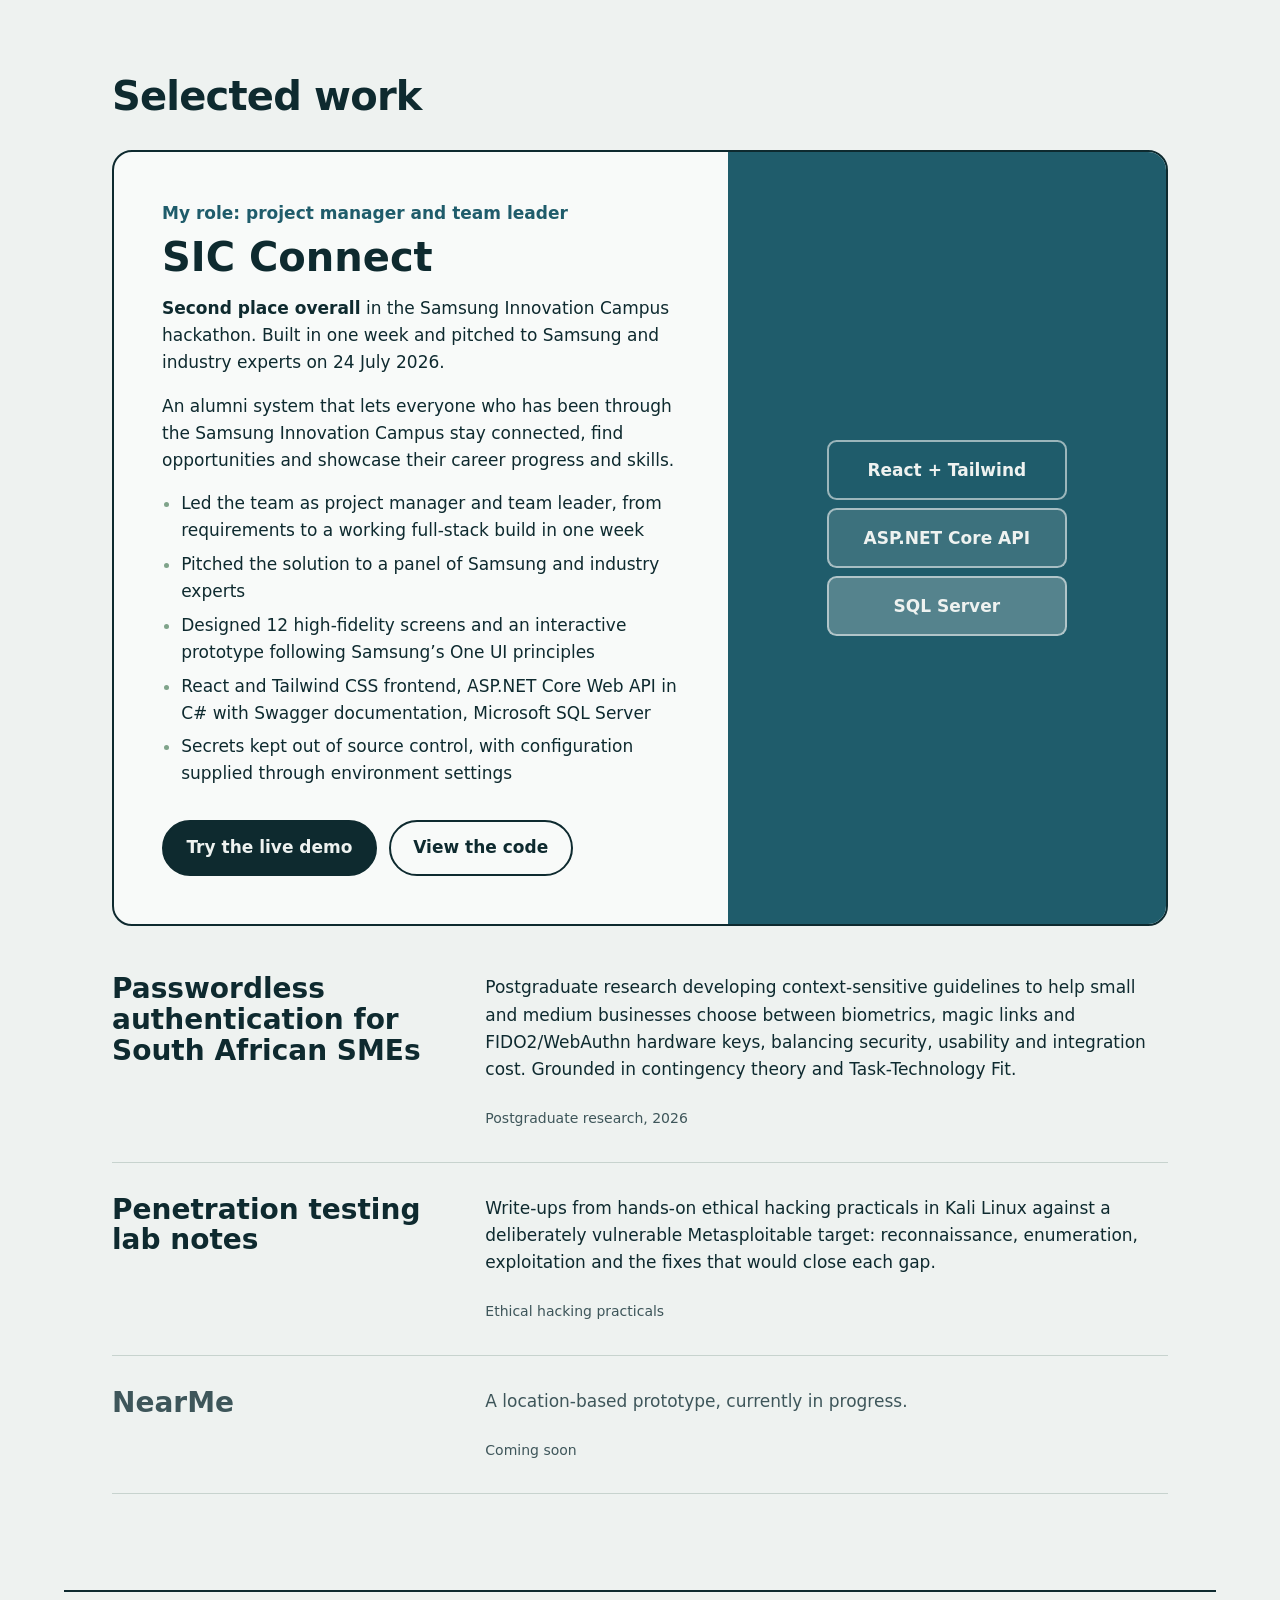
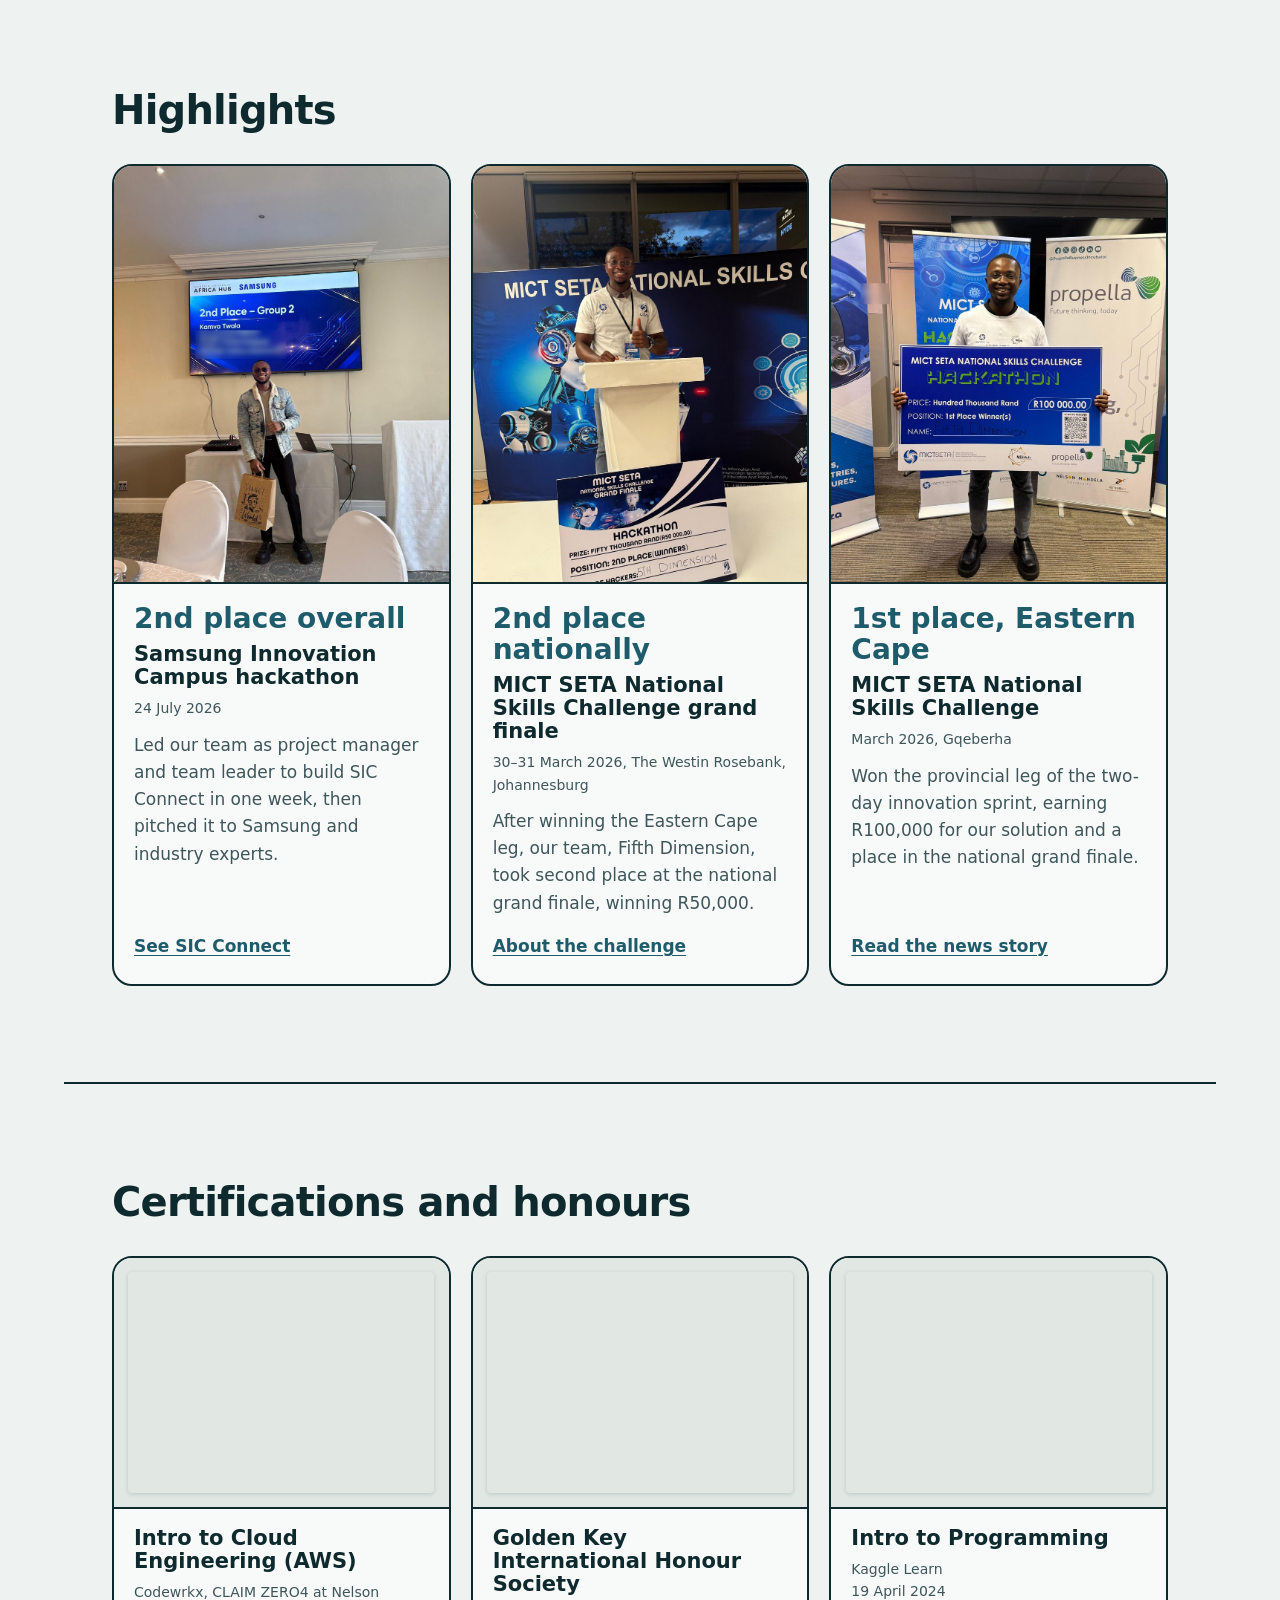
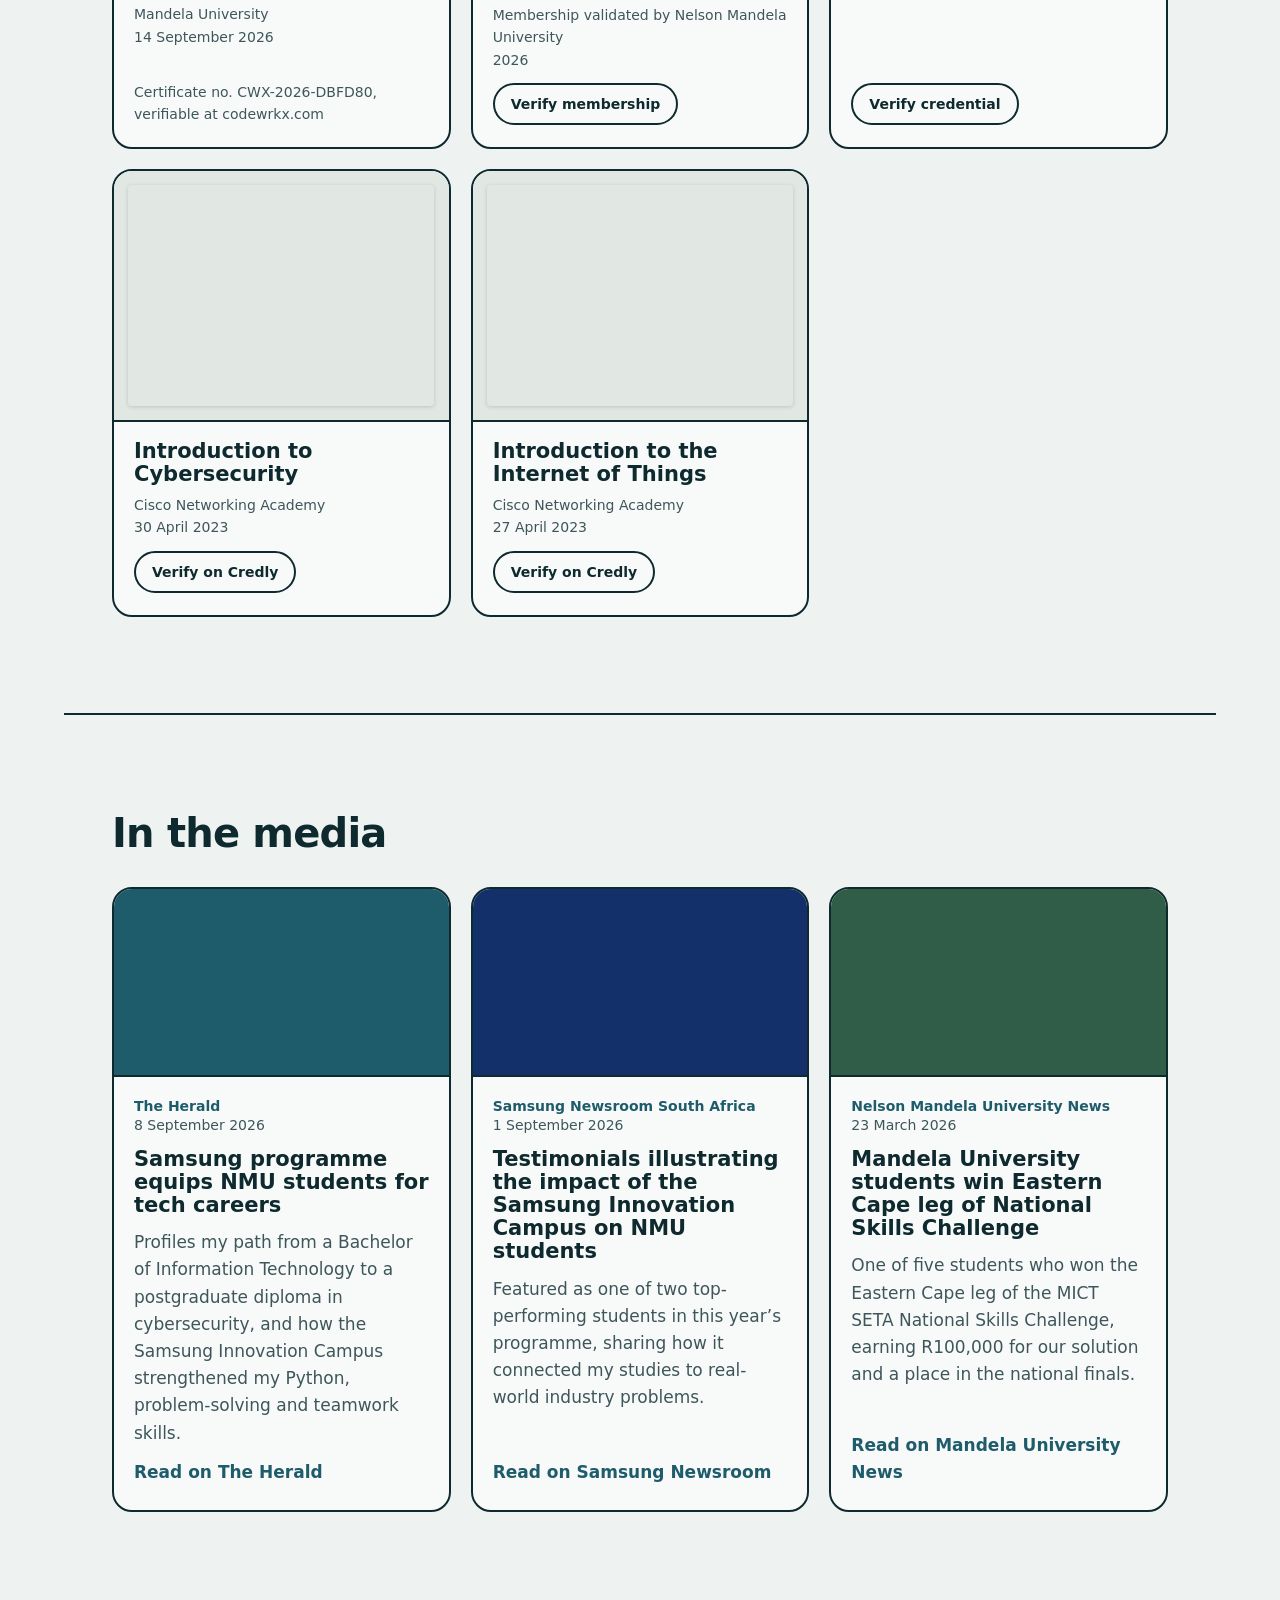
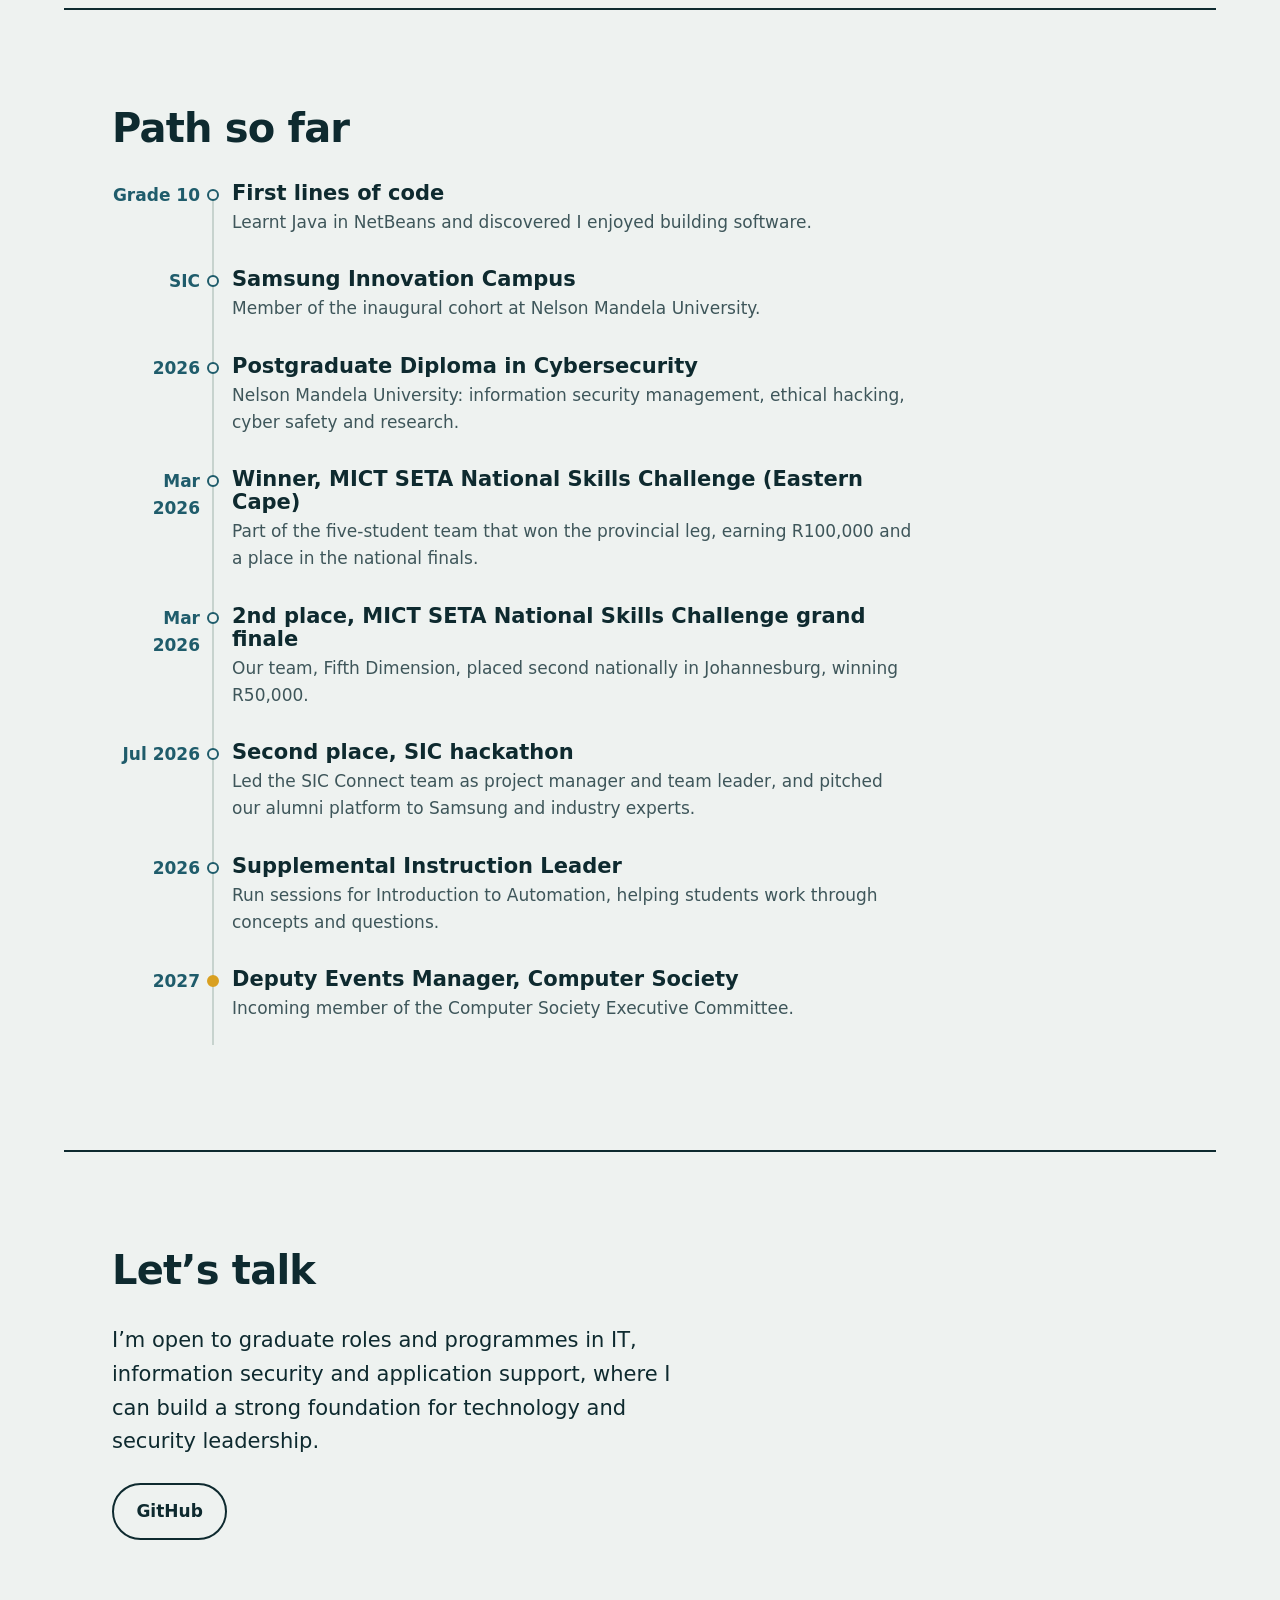
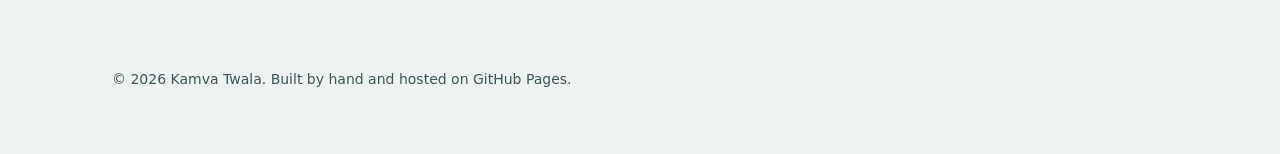
==== commit 6dbe34ff: "Add files via upload" ====
--- a/index.html
+++ b/index.html
@@ -3,6 +3,7 @@
 <head>
   <meta charset="utf-8">
   <meta name="viewport" content="width=device-width, initial-scale=1">
+  <meta http-equiv="Content-Security-Policy" content="default-src 'none'; script-src 'self'; style-src 'self' https://fonts.googleapis.com; font-src https://fonts.gstatic.com; img-src 'self'; base-uri 'none'; form-action 'none'; upgrade-insecure-requests">
   <title>Kamva Twala | Technology & Security Leadership</title>
   <meta name="description" content="Kamva Twala, postgraduate cybersecurity student at Nelson Mandela University and project manager, building towards technology and security leadership.">
   <meta property="og:title" content="Kamva Twala | Technology & Security Leadership">
@@ -234,7 +235,7 @@
         <li>
           <a class="press-card" href="https://theherald.co.za/lifestyle/2026-09-08-samsung-programme-equips-nmu-students-for-tech-careers/" target="_blank" rel="noopener">
             <div class="press-cover press-cover--herald">
-              <img src="press-herald.jpg" alt="" width="1200" height="675" loading="lazy" onerror="this.remove()">
+              <img src="press-herald.jpg" alt="" width="1200" height="675" loading="lazy">
             </div>
             <div class="press-body">
               <p class="press-source">The Herald<br><time>8 September 2026</time></p>
@@ -247,7 +248,7 @@
         <li>
           <a class="press-card" href="https://news.samsung.com/za/editorial-testimonials-illustrating-impact-of-samsung-innovation-campus-programme-to-lives-of-nmu-students-since-inception" target="_blank" rel="noopener">
             <div class="press-cover press-cover--samsung">
-              <img src="press-samsung.jpg" alt="" width="1200" height="675" loading="lazy" onerror="this.remove()">
+              <img src="press-samsung.jpg" alt="" width="1200" height="675" loading="lazy">
             </div>
             <div class="press-body">
               <p class="press-source">Samsung Newsroom South Africa<br><time>1 September 2026</time></p>
@@ -260,7 +261,7 @@
         <li>
           <a class="press-card" href="https://news.mandela.ac.za/News/Mandela-University-students-win-Eastern-Cape-leg-o.aspx" target="_blank" rel="noopener">
             <div class="press-cover press-cover--nmu">
-              <img src="press-nmu.jpg" alt="" width="1200" height="675" loading="lazy" onerror="this.remove()">
+              <img src="press-nmu.jpg" alt="" width="1200" height="675" loading="lazy">
             </div>
             <div class="press-body">
               <p class="press-source">Nelson Mandela University News<br><time>23 March 2026</time></p>
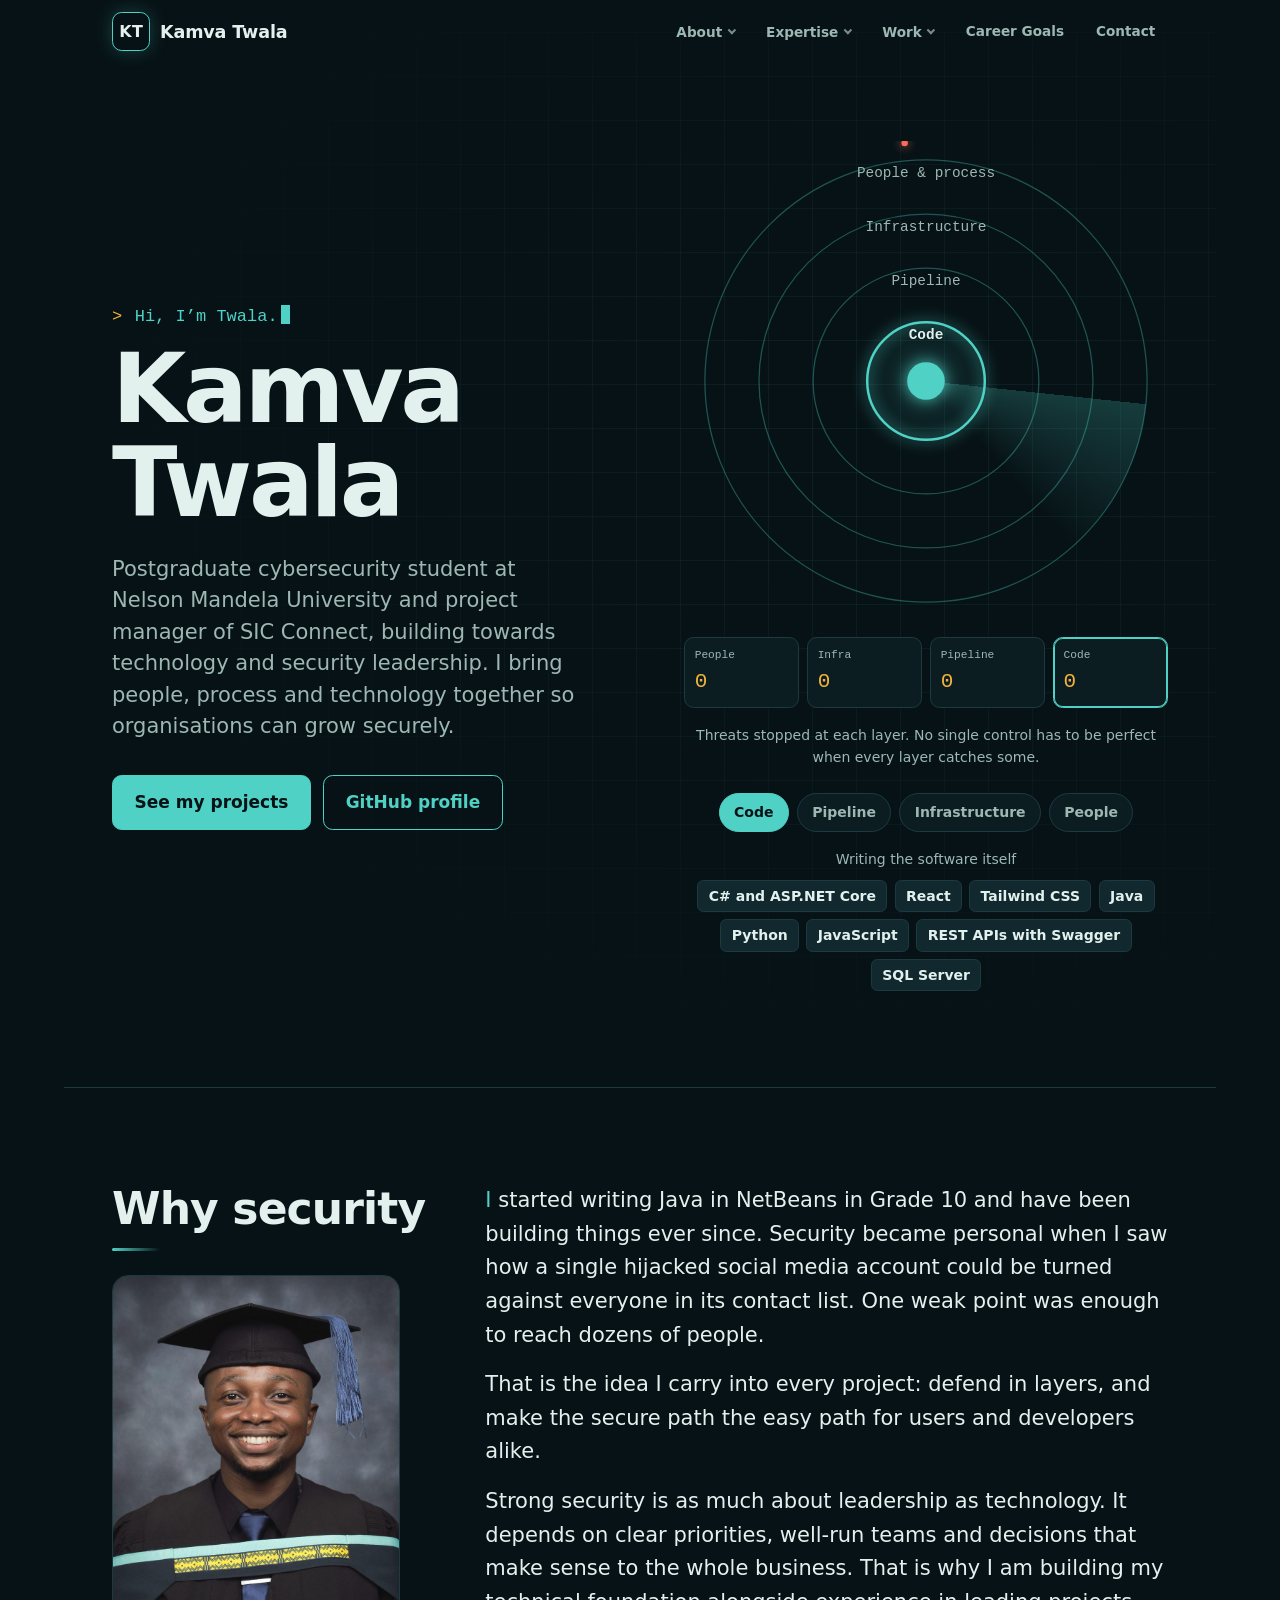
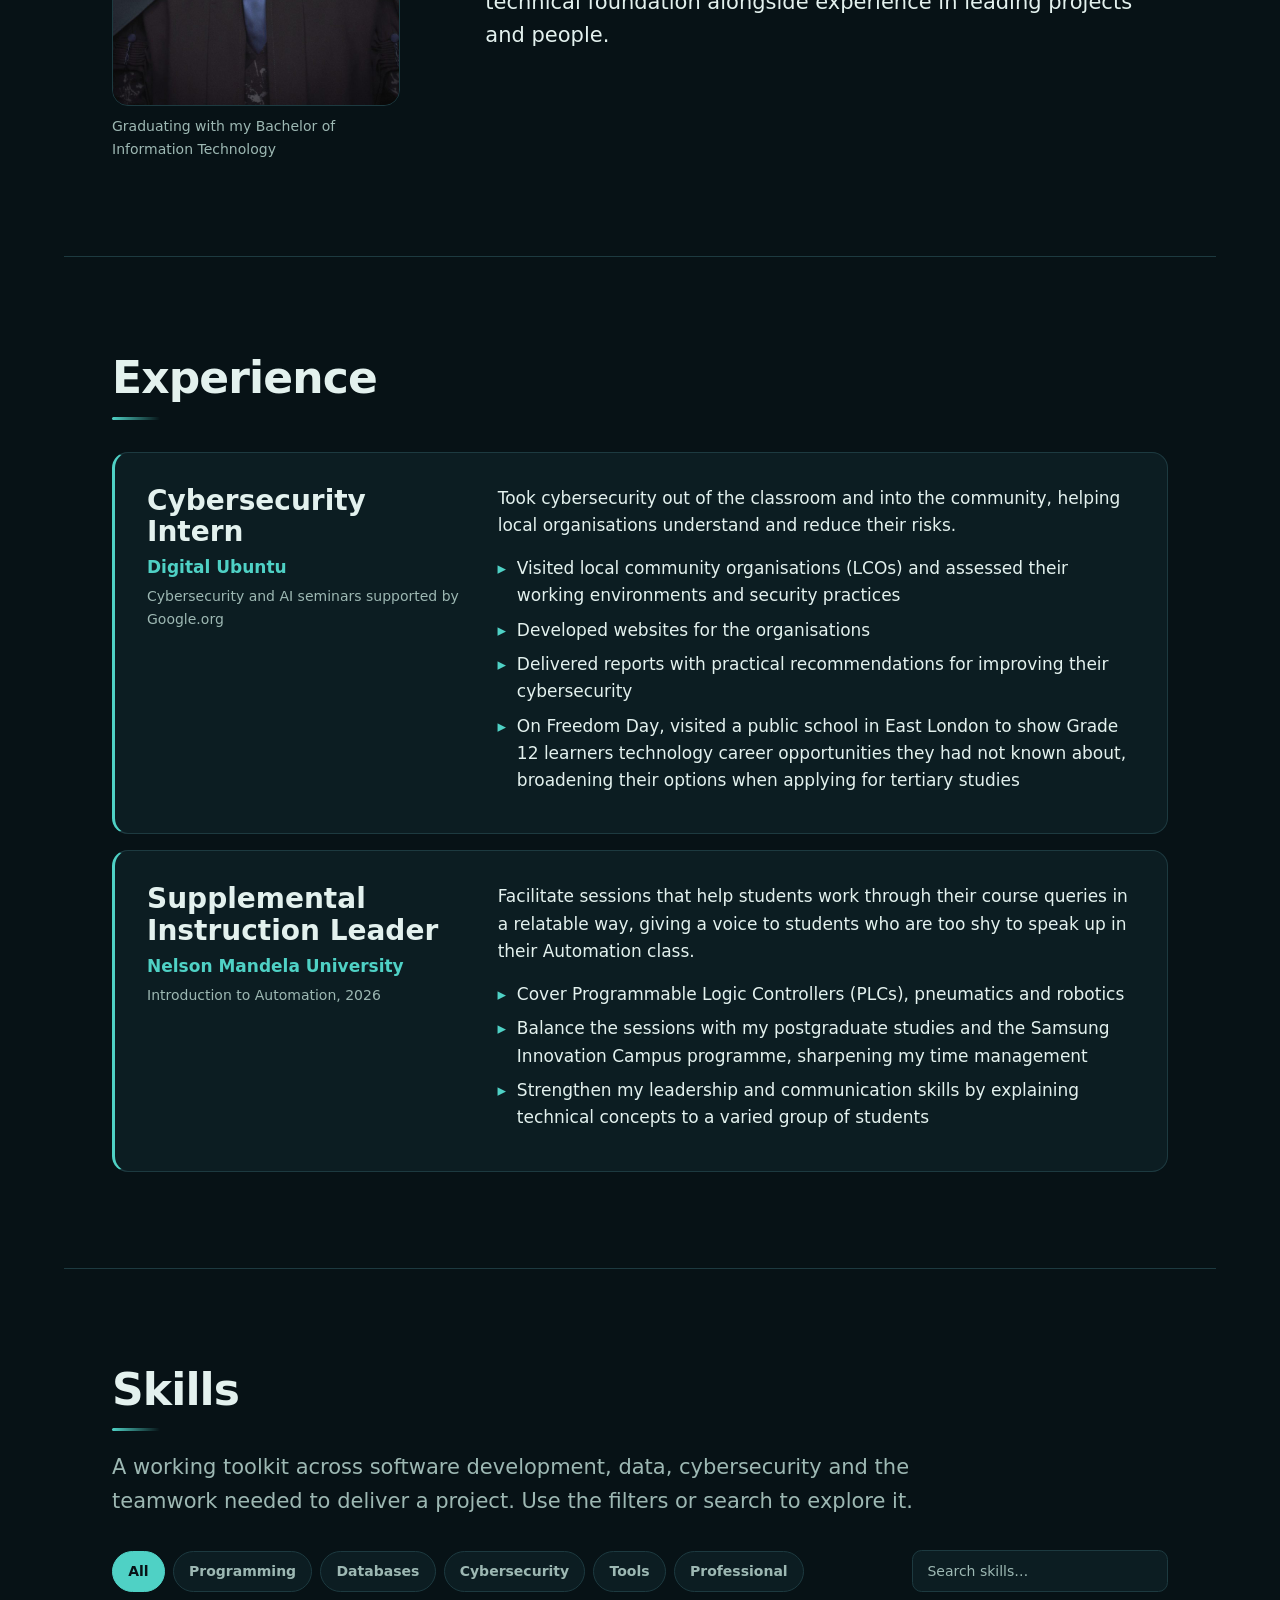
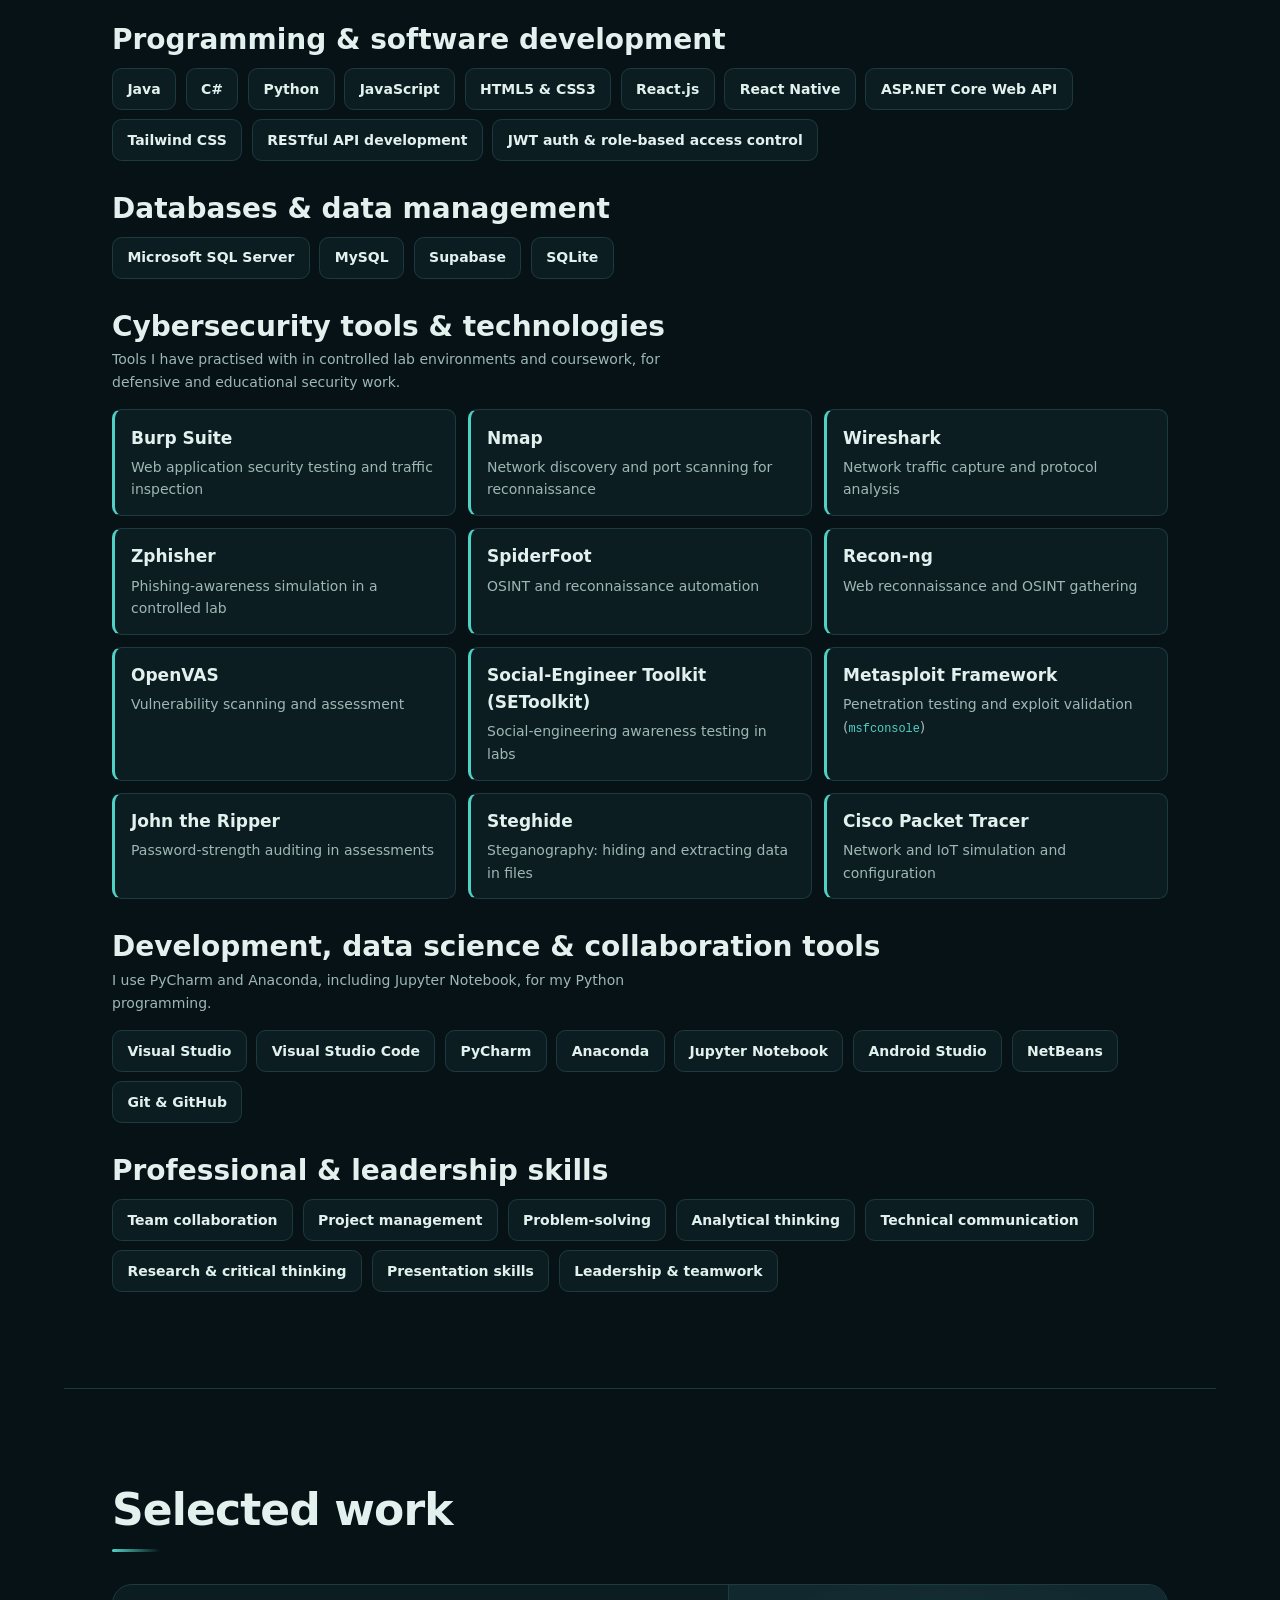
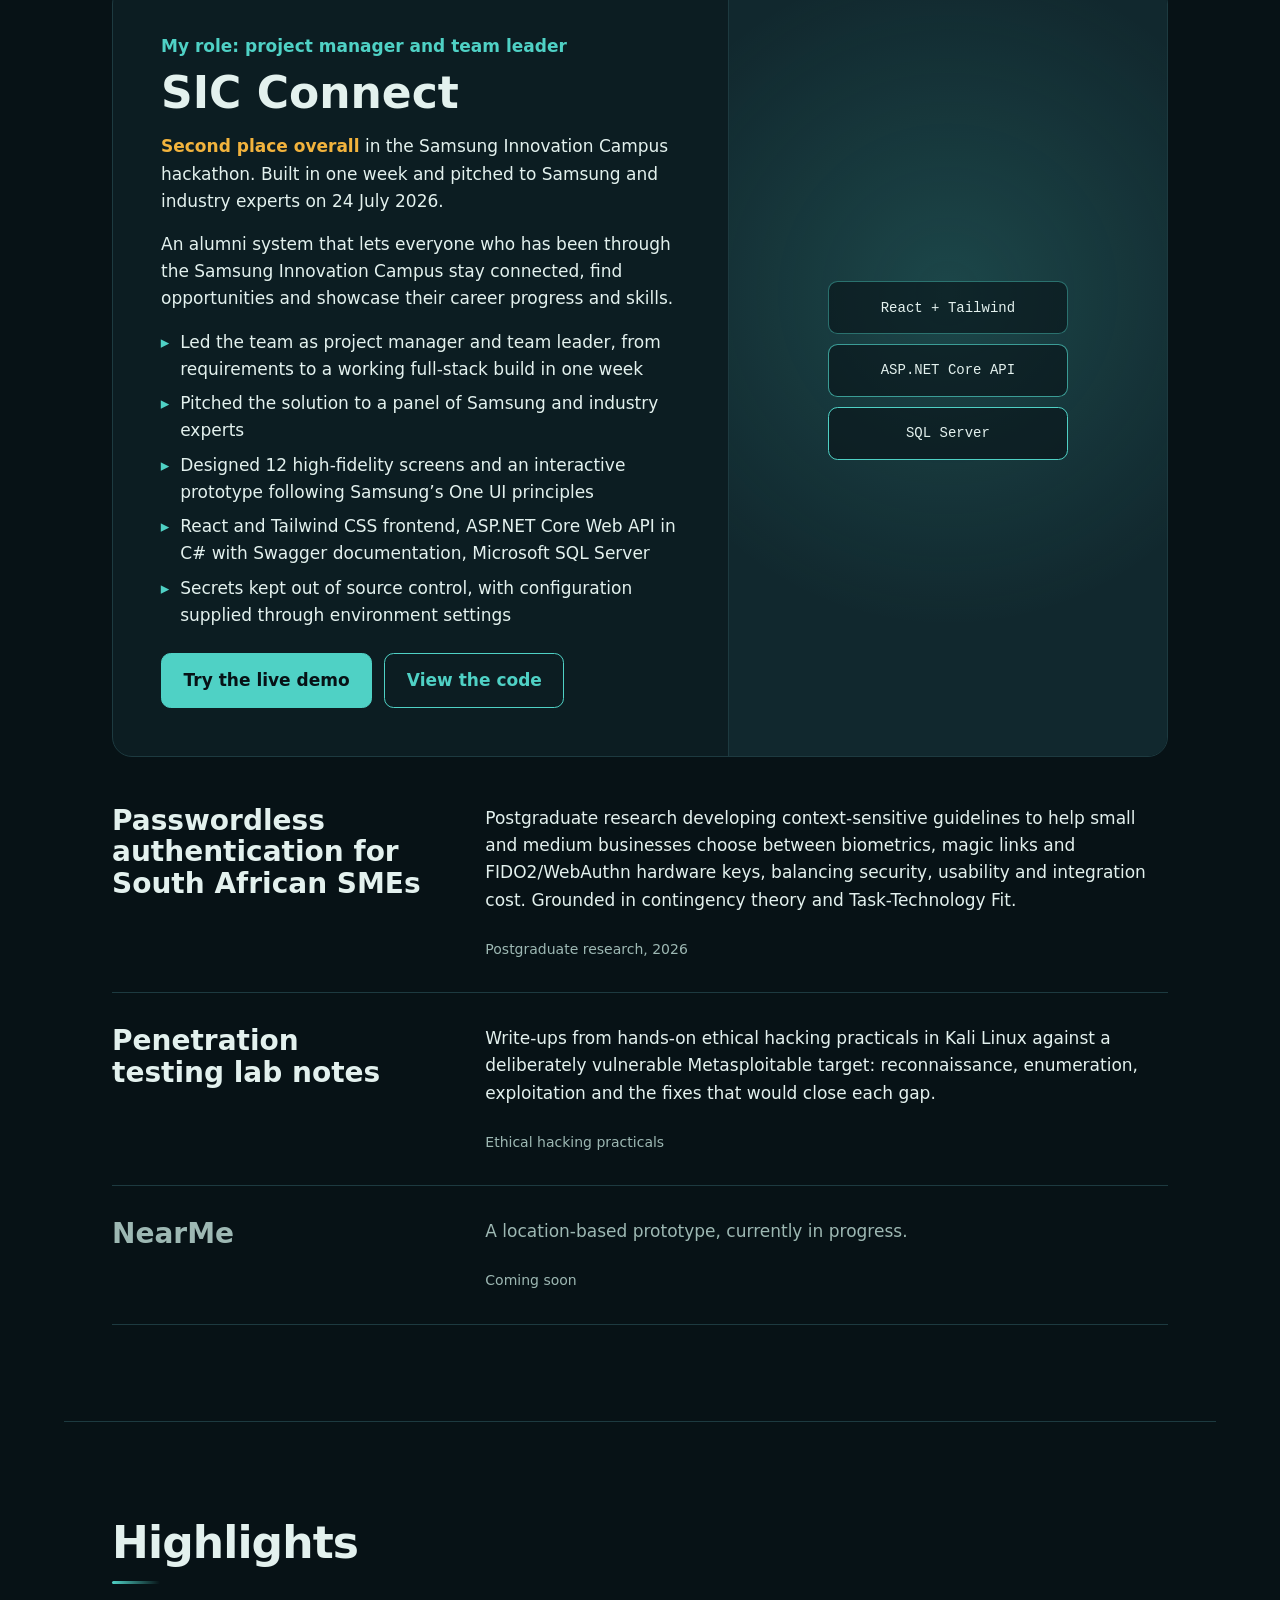
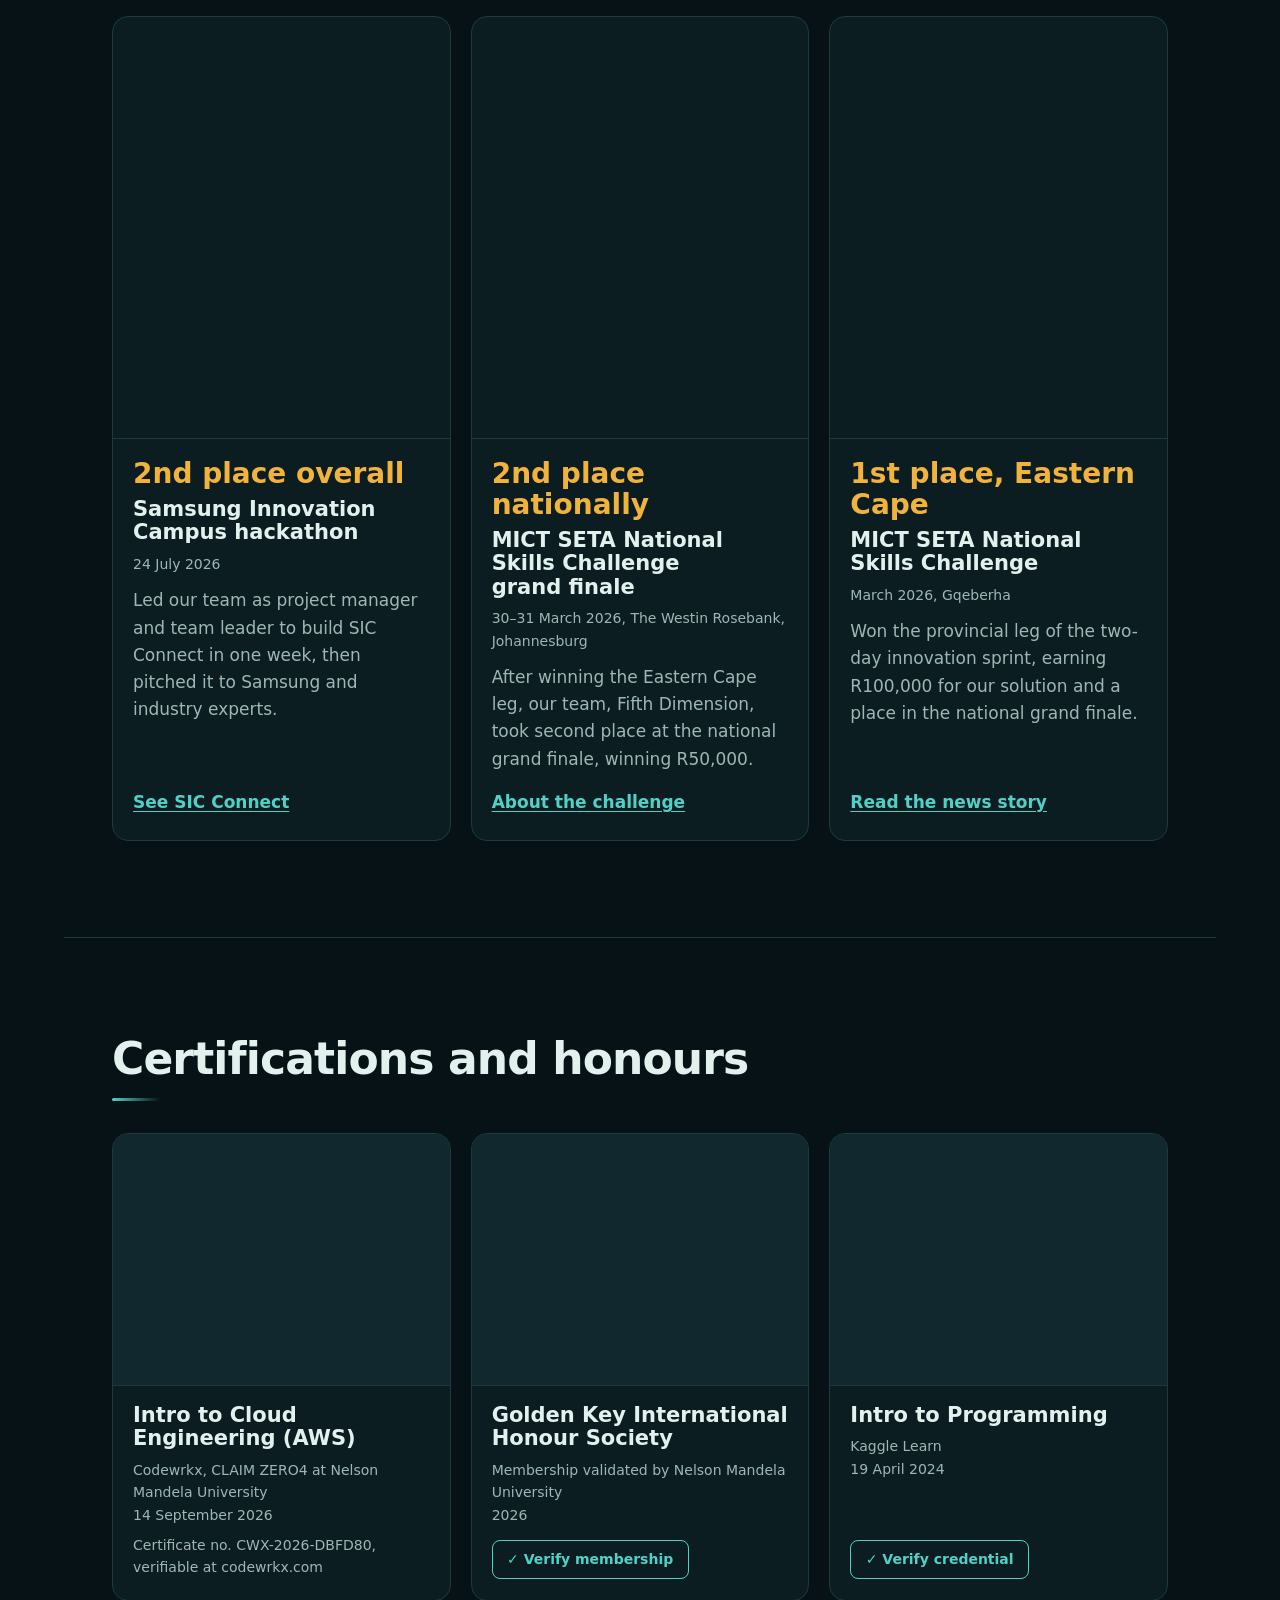
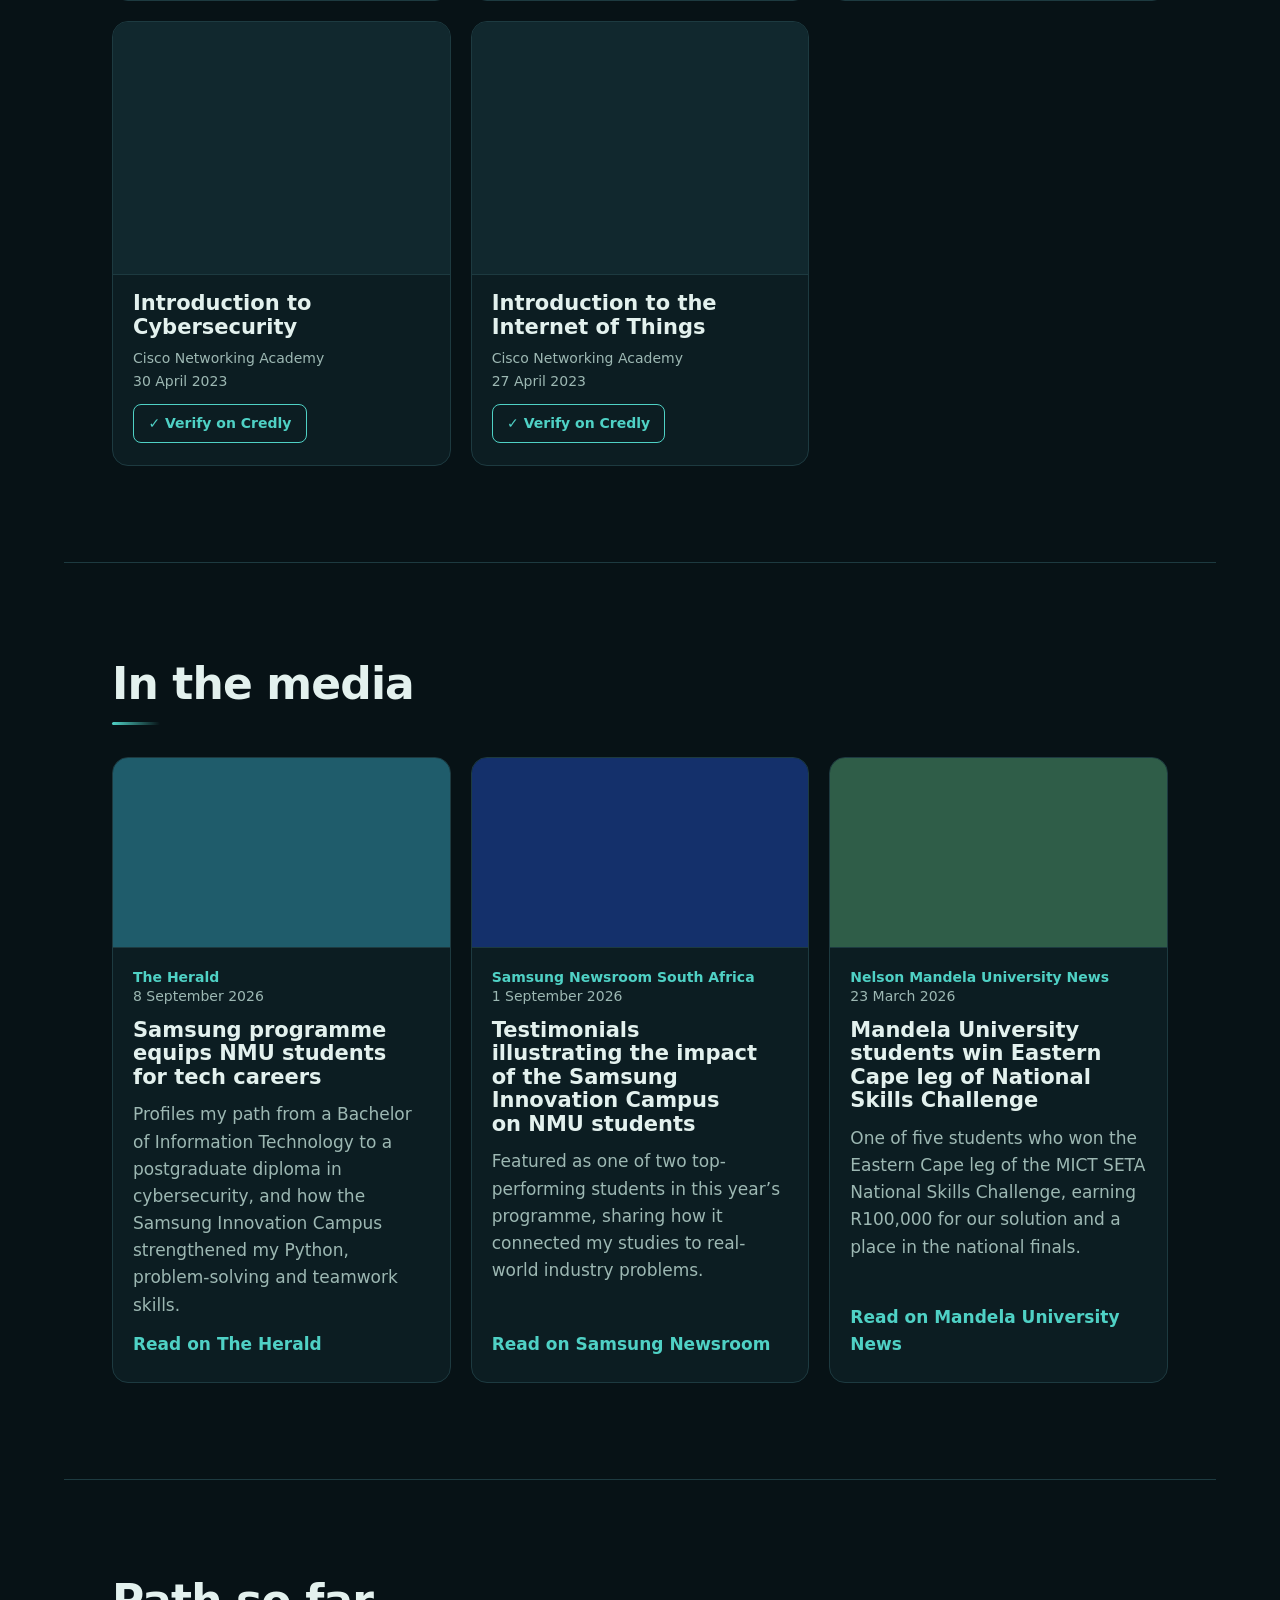
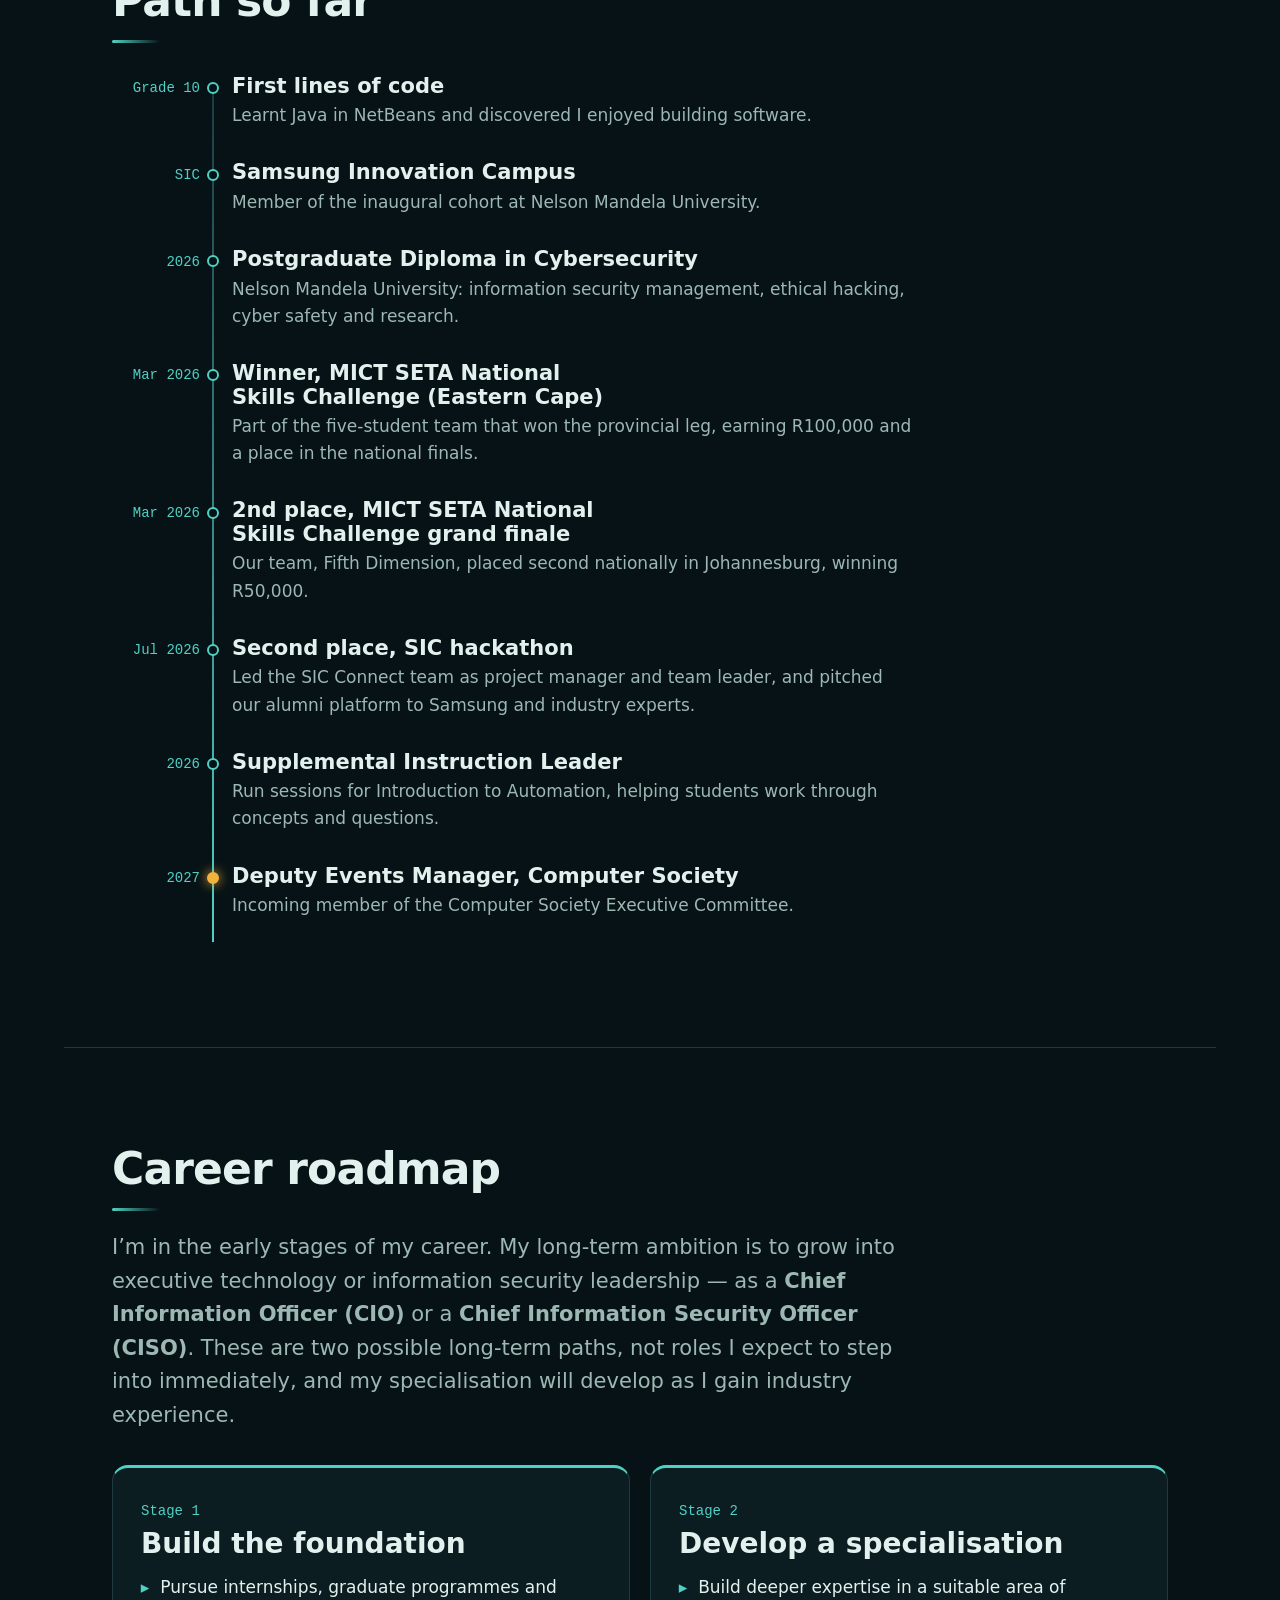
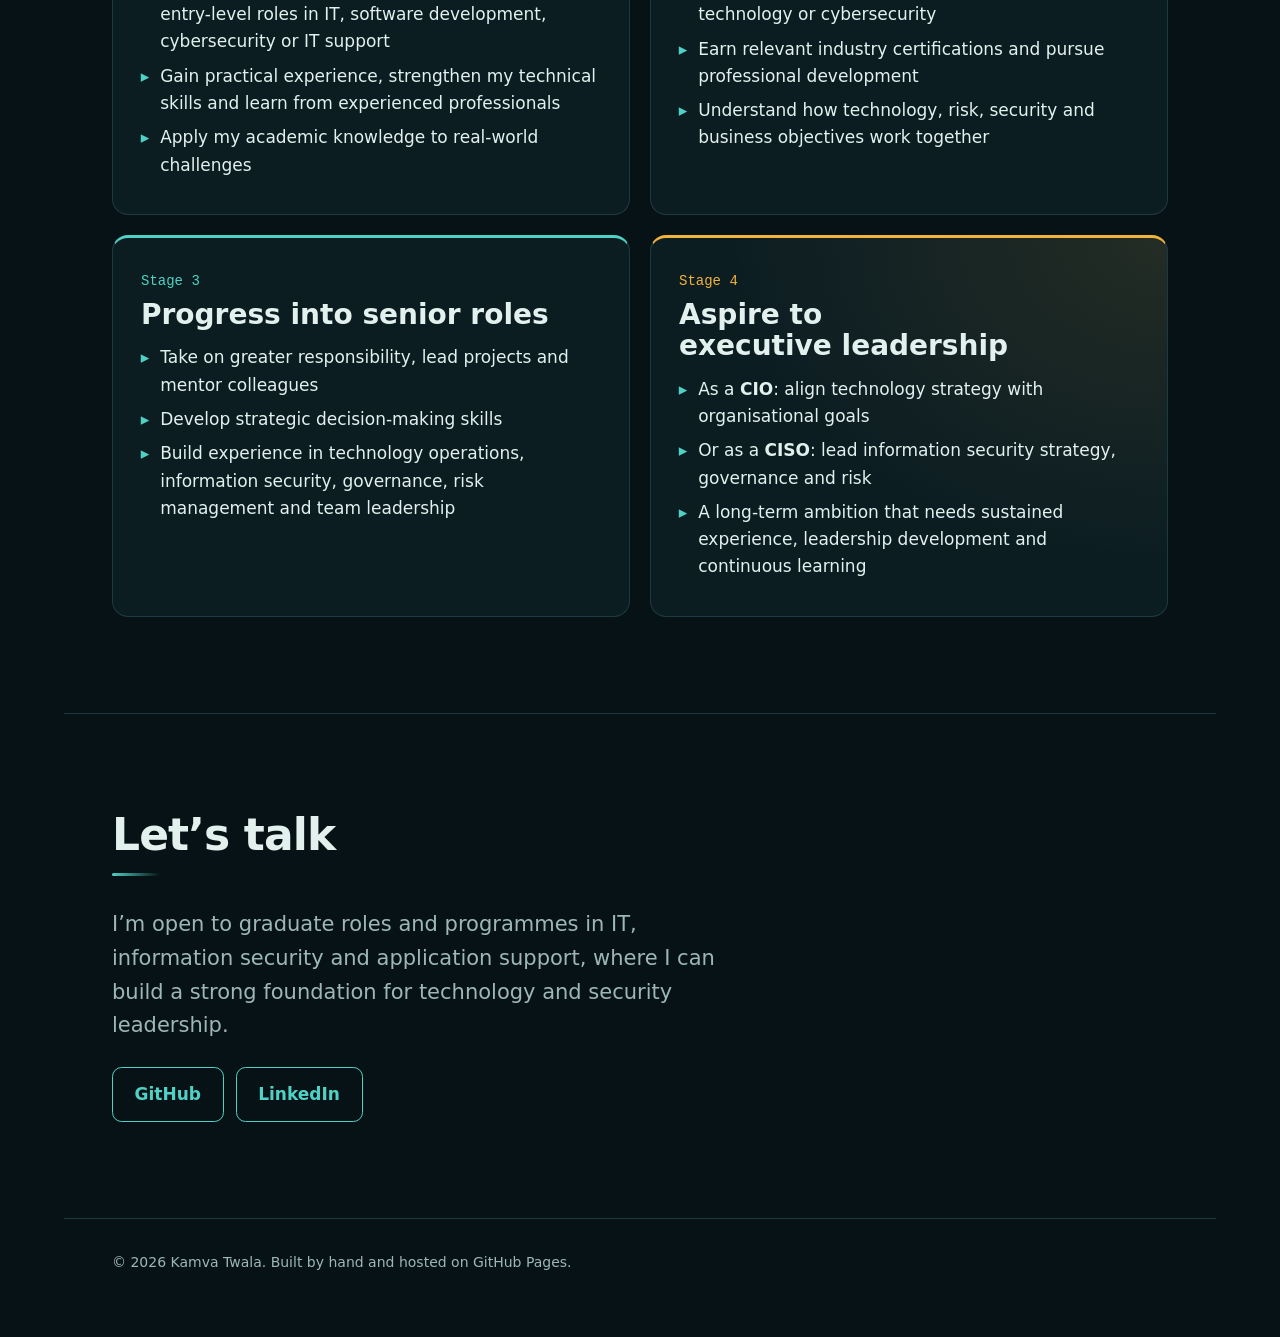
==== commit 647185c9: "Add files via upload" ====
--- a/index.html
+++ b/index.html
@@ -10,26 +10,55 @@
   <meta property="og:description" content="Projects, research and leadership experience in technology and cybersecurity.">
   <meta property="og:type" content="website">
   <meta property="og:url" content="https://kamvatwala.com/">
+  <meta name="theme-color" content="#071216">
   <link rel="canonical" href="https://kamvatwala.com/">
   <link rel="icon" href="favicon.svg" type="image/svg+xml">
   <link rel="preconnect" href="https://fonts.googleapis.com">
   <link rel="preconnect" href="https://fonts.gstatic.com" crossorigin>
-  <link href="https://fonts.googleapis.com/css2?family=Atkinson+Hyperlegible:ital,wght@0,400;0,700;1,400&family=Bricolage+Grotesque:opsz,wght@12..96,400;12..96,600;12..96,800&display=swap" rel="stylesheet">
+  <link href="https://fonts.googleapis.com/css2?family=Atkinson+Hyperlegible:ital,wght@0,400;0,700;1,400&family=Bricolage+Grotesque:opsz,wght@12..96,400;12..96,600;12..96,800&family=IBM+Plex+Mono:wght@400;500&display=swap" rel="stylesheet">
   <link rel="stylesheet" href="styles.css">
 </head>
 <body>
   <a class="skip" href="#main">Skip to content</a>
 
   <header class="site-header">
-    <a class="wordmark" href="#top" aria-label="Kamva Twala, home">KT</a>
+    <a class="brand" href="#top" aria-label="Kamva Twala — home">
+      <span class="brand-badge" aria-hidden="true">KT</span>
+      <span class="brand-name">Kamva Twala</span>
+    </a>
+    <button class="menu-toggle" type="button" aria-expanded="false" aria-controls="primary-nav" aria-label="Open navigation menu">
+      <span class="menu-icon" aria-hidden="true"></span>
+    </button>
     <nav aria-label="Primary">
-      <ul>
-        <li><a href="#work">Work</a></li>
-        <li><a href="#research">Research</a></li>
-        <li><a href="#highlights">Highlights</a></li>
-        <li><a href="#certifications">Certifications</a></li>
-        <li><a href="#media">Media</a></li>
-        <li><a href="#path">Path</a></li>
+      <ul id="primary-nav">
+        <li class="nav-group">
+          <button class="nav-group-btn" type="button" aria-expanded="false" aria-controls="menu-about">
+            About <span class="caret" aria-hidden="true"></span>
+          </button>
+          <ul class="nav-menu" id="menu-about">
+            <li><a href="#about">Overview</a></li>
+            <li><a href="#experience">Experience</a></li>
+          </ul>
+        </li>
+        <li class="nav-group">
+          <button class="nav-group-btn" type="button" aria-expanded="false" aria-controls="menu-expertise">
+            Expertise <span class="caret" aria-hidden="true"></span>
+          </button>
+          <ul class="nav-menu" id="menu-expertise">
+            <li><a href="#skills">Skills</a></li>
+            <li><a href="#certifications">Certifications</a></li>
+          </ul>
+        </li>
+        <li class="nav-group">
+          <button class="nav-group-btn" type="button" aria-expanded="false" aria-controls="menu-work">
+            Work <span class="caret" aria-hidden="true"></span>
+          </button>
+          <ul class="nav-menu" id="menu-work">
+            <li><a href="#work">Projects</a></li>
+            <li><a href="#highlights">Achievements</a></li>
+          </ul>
+        </li>
+        <li><a href="#roadmap">Career Goals</a></li>
         <li><a href="#contact">Contact</a></li>
       </ul>
     </nav>
@@ -39,7 +68,7 @@
     <!-- Hero: defence in depth -->
     <section class="hero" id="top" aria-labelledby="hero-title">
       <div class="hero-text">
-        <p class="hello">Hi, I’m Twala.</p>
+        <p class="hello"><span class="prompt" aria-hidden="true">&gt;</span> Hi, I’m Twala.<span class="cursor" aria-hidden="true"></span></p>
         <h1 id="hero-title">Kamva Twala</h1>
         <p class="lede">Postgraduate cybersecurity student at Nelson Mandela University and project manager of SIC&nbsp;Connect, building towards technology and security leadership. I bring people, process and technology together so organisations can grow securely.</p>
         <div class="hero-actions">
@@ -49,13 +78,16 @@
       </div>
 
       <figure class="layers" aria-labelledby="layers-caption">
-        <svg class="layers-svg" viewBox="0 0 400 400" role="img" aria-labelledby="layers-svg-title">
-          <title id="layers-svg-title">Four nested security layers: people and process, infrastructure, pipeline, and code at the centre</title>
-          <g class="ring" data-layer="people"><circle cx="200" cy="200" r="190"/><text x="200" y="36">People &amp; process</text></g>
-          <g class="ring" data-layer="infra"><circle cx="200" cy="200" r="142"/><text x="200" y="84">Infrastructure</text></g>
-          <g class="ring" data-layer="pipeline"><circle cx="200" cy="200" r="94"/><text x="200" y="132">Pipeline</text></g>
-          <g class="ring" data-layer="code"><circle cx="200" cy="200" r="46"/><text x="200" y="206">Code</text></g>
-        </svg>
+        <div class="defence">
+          <canvas id="defence-canvas" width="480" height="480" role="img" aria-label="Defence in depth: four nested security layers, people and process on the outside, then infrastructure, pipeline and code at the centre. Simulated threats travel inward and are stopped at each layer."></canvas>
+          <dl class="readout" aria-hidden="true">
+            <div data-layer="people"><dt>People</dt><dd id="count-people">0</dd></div>
+            <div data-layer="infra"><dt>Infra</dt><dd id="count-infra">0</dd></div>
+            <div data-layer="pipeline"><dt>Pipeline</dt><dd id="count-pipeline">0</dd></div>
+            <div data-layer="code"><dt>Code</dt><dd id="count-code">0</dd></div>
+          </dl>
+          <p class="readout-note">Threats stopped at each layer. No single control has to be perfect when every layer catches some.</p>
+        </div>
         <figcaption id="layers-caption">
           <div class="layer-tabs" role="tablist" aria-label="Skills by security layer">
             <button role="tab" id="tab-code" aria-controls="panel" aria-selected="true" data-layer="code">Code</button>
@@ -69,7 +101,7 @@
     </section>
 
     <!-- About -->
-    <section class="about" aria-labelledby="about-title">
+    <section class="about" id="about" aria-labelledby="about-title">
       <div class="about-side">
         <h2 id="about-title">Why security</h2>
         <figure class="about-photo">
@@ -82,6 +114,144 @@
         <p>That is the idea I carry into every project: defend in layers, and make the secure path the easy path for users and developers alike.</p>
         <p>Strong security is as much about leadership as technology. It depends on clear priorities, well-run teams and decisions that make sense to the whole business. That is why I am building my technical foundation alongside experience in leading projects and people.</p>
       </div>
+    </section>
+
+    <!-- Experience -->
+    <section class="experience" id="experience" aria-labelledby="experience-title">
+      <h2 id="experience-title">Experience</h2>
+      <ol class="jobs">
+        <li class="job">
+          <div class="job-head">
+            <h3>Cybersecurity Intern</h3>
+            <p class="job-org">Digital Ubuntu</p>
+            <p class="job-meta">Cybersecurity and AI seminars supported by Google.org</p>
+          </div>
+          <div class="job-body">
+            <p>Took cybersecurity out of the classroom and into the community, helping local organisations understand and reduce their risks.</p>
+            <ul class="facts">
+              <li>Visited local community organisations (LCOs) and assessed their working environments and security practices</li>
+              <li>Developed websites for the organisations</li>
+              <li>Delivered reports with practical recommendations for improving their cybersecurity</li>
+              <li>On Freedom Day, visited a public school in East London to show Grade 12 learners technology career opportunities they had not known about, broadening their options when applying for tertiary studies</li>
+            </ul>
+          </div>
+        </li>
+        <li class="job">
+          <div class="job-head">
+            <h3>Supplemental Instruction Leader</h3>
+            <p class="job-org">Nelson Mandela University</p>
+            <p class="job-meta">Introduction to Automation, 2026</p>
+          </div>
+          <div class="job-body">
+            <p>Facilitate sessions that help students work through their course queries in a relatable way, giving a voice to students who are too shy to speak up in their Automation class.</p>
+            <ul class="facts">
+              <li>Cover Programmable Logic Controllers (PLCs), pneumatics and robotics</li>
+              <li>Balance the sessions with my postgraduate studies and the Samsung Innovation Campus programme, sharpening my time management</li>
+              <li>Strengthen my leadership and communication skills by explaining technical concepts to a varied group of students</li>
+            </ul>
+          </div>
+        </li>
+      </ol>
+    </section>
+
+    <!-- Skills -->
+    <section class="skills" id="skills" aria-labelledby="skills-title">
+      <h2 id="skills-title">Skills</h2>
+      <p class="section-lede">A working toolkit across software development, data, cybersecurity and the teamwork needed to deliver a project. Use the filters or search to explore it.</p>
+
+      <div class="skills-controls">
+        <div class="skill-filters" role="group" aria-label="Filter skills by category">
+          <button type="button" class="skill-filter" data-filter="all" aria-pressed="true">All</button>
+          <button type="button" class="skill-filter" data-filter="programming" aria-pressed="false">Programming</button>
+          <button type="button" class="skill-filter" data-filter="databases" aria-pressed="false">Databases</button>
+          <button type="button" class="skill-filter" data-filter="cybersecurity" aria-pressed="false">Cybersecurity</button>
+          <button type="button" class="skill-filter" data-filter="tools" aria-pressed="false">Tools</button>
+          <button type="button" class="skill-filter" data-filter="professional" aria-pressed="false">Professional</button>
+        </div>
+        <div class="skill-search">
+          <label for="skill-search-input" class="visually-hidden">Search skills</label>
+          <input type="search" id="skill-search-input" placeholder="Search skills…" autocomplete="off" spellcheck="false">
+        </div>
+      </div>
+      <p class="skill-status visually-hidden" role="status" aria-live="polite"></p>
+
+      <div class="skill-groups">
+        <div class="skill-group" data-category="programming">
+          <h3>Programming &amp; software development</h3>
+          <ul class="skill-list">
+            <li class="skill" data-name="java">Java</li>
+            <li class="skill" data-name="c#">C#</li>
+            <li class="skill" data-name="python">Python</li>
+            <li class="skill" data-name="javascript">JavaScript</li>
+            <li class="skill" data-name="html5 css3 html css">HTML5 &amp; CSS3</li>
+            <li class="skill" data-name="react react.js reactjs">React.js</li>
+            <li class="skill" data-name="react native">React Native</li>
+            <li class="skill" data-name="asp.net core web api aspnet .net">ASP.NET Core Web API</li>
+            <li class="skill" data-name="tailwind css">Tailwind CSS</li>
+            <li class="skill" data-name="restful api rest">RESTful API development</li>
+            <li class="skill" data-name="jwt authentication role-based access control rbac">JWT auth &amp; role-based access control</li>
+          </ul>
+        </div>
+
+        <div class="skill-group" data-category="databases">
+          <h3>Databases &amp; data management</h3>
+          <ul class="skill-list">
+            <li class="skill" data-name="microsoft sql server mssql">Microsoft SQL Server</li>
+            <li class="skill" data-name="mysql">MySQL</li>
+            <li class="skill" data-name="supabase">Supabase</li>
+            <li class="skill" data-name="sqlite">SQLite</li>
+          </ul>
+        </div>
+
+        <div class="skill-group" data-category="cybersecurity">
+          <h3>Cybersecurity tools &amp; technologies</h3>
+          <p class="skill-group-note">Tools I have practised with in controlled lab environments and coursework, for defensive and educational security work.</p>
+          <ul class="skill-list skill-list--detailed">
+            <li class="skill" data-name="burp suite"><strong>Burp Suite</strong><span>Web application security testing and traffic inspection</span></li>
+            <li class="skill" data-name="nmap"><strong>Nmap</strong><span>Network discovery and port scanning for reconnaissance</span></li>
+            <li class="skill" data-name="wireshark"><strong>Wireshark</strong><span>Network traffic capture and protocol analysis</span></li>
+            <li class="skill" data-name="zphisher"><strong>Zphisher</strong><span>Phishing-awareness simulation in a controlled lab</span></li>
+            <li class="skill" data-name="spiderfoot"><strong>SpiderFoot</strong><span>OSINT and reconnaissance automation</span></li>
+            <li class="skill" data-name="recon-ng reconng"><strong>Recon-ng</strong><span>Web reconnaissance and OSINT gathering</span></li>
+            <li class="skill" data-name="openvas"><strong>OpenVAS</strong><span>Vulnerability scanning and assessment</span></li>
+            <li class="skill" data-name="social-engineer toolkit setoolkit"><strong>Social-Engineer Toolkit (SEToolkit)</strong><span>Social-engineering awareness testing in labs</span></li>
+            <li class="skill" data-name="metasploit framework msfconsole"><strong>Metasploit Framework</strong><span>Penetration testing and exploit validation (<code>msfconsole</code>)</span></li>
+            <li class="skill" data-name="john the ripper"><strong>John the Ripper</strong><span>Password-strength auditing in assessments</span></li>
+            <li class="skill" data-name="steghide"><strong>Steghide</strong><span>Steganography: hiding and extracting data in files</span></li>
+            <li class="skill" data-name="cisco packet tracer"><strong>Cisco Packet Tracer</strong><span>Network and IoT simulation and configuration</span></li>
+          </ul>
+        </div>
+
+        <div class="skill-group" data-category="tools">
+          <h3>Development, data science &amp; collaboration tools</h3>
+          <p class="skill-group-note">I use PyCharm and Anaconda, including Jupyter Notebook, for my Python programming.</p>
+          <ul class="skill-list">
+            <li class="skill" data-name="visual studio">Visual Studio</li>
+            <li class="skill" data-name="visual studio code vs code vscode">Visual Studio Code</li>
+            <li class="skill" data-name="pycharm python">PyCharm</li>
+            <li class="skill" data-name="anaconda python">Anaconda</li>
+            <li class="skill" data-name="jupyter notebook python">Jupyter Notebook</li>
+            <li class="skill" data-name="android studio">Android Studio</li>
+            <li class="skill" data-name="netbeans">NetBeans</li>
+            <li class="skill" data-name="git github">Git &amp; GitHub</li>
+          </ul>
+        </div>
+
+        <div class="skill-group" data-category="professional">
+          <h3>Professional &amp; leadership skills</h3>
+          <ul class="skill-list">
+            <li class="skill" data-name="team collaboration">Team collaboration</li>
+            <li class="skill" data-name="project management">Project management</li>
+            <li class="skill" data-name="problem-solving problem solving">Problem-solving</li>
+            <li class="skill" data-name="analytical thinking">Analytical thinking</li>
+            <li class="skill" data-name="technical communication">Technical communication</li>
+            <li class="skill" data-name="research critical thinking">Research &amp; critical thinking</li>
+            <li class="skill" data-name="presentation skills">Presentation skills</li>
+            <li class="skill" data-name="leadership teamwork">Leadership &amp; teamwork</li>
+          </ul>
+        </div>
+      </div>
+      <p class="skill-empty" hidden>No skills match your search. <button type="button" class="link-btn" id="skill-clear">Clear search</button></p>
     </section>
 
     <!-- Work -->
@@ -289,15 +459,57 @@
       </ol>
     </section>
 
+    <!-- Roadmap -->
+    <section class="roadmap" id="roadmap" aria-labelledby="roadmap-title">
+      <h2 id="roadmap-title">Career roadmap</h2>
+      <p class="section-lede">I’m in the early stages of my career. My long-term ambition is to grow into executive technology or information security leadership — as a <strong>Chief Information Officer (CIO)</strong> or a <strong>Chief Information Security Officer (CISO)</strong>. These are two possible long-term paths, not roles I expect to step into immediately, and my specialisation will develop as I gain industry experience.</p>
+      <ol class="stages">
+        <li class="stage">
+          <span class="stage-num">Stage 1</span>
+          <h3>Build the foundation</h3>
+          <ul class="facts">
+            <li>Pursue internships, graduate programmes and entry-level roles in IT, software development, cybersecurity or IT support</li>
+            <li>Gain practical experience, strengthen my technical skills and learn from experienced professionals</li>
+            <li>Apply my academic knowledge to real-world challenges</li>
+          </ul>
+        </li>
+        <li class="stage">
+          <span class="stage-num">Stage 2</span>
+          <h3>Develop a specialisation</h3>
+          <ul class="facts">
+            <li>Build deeper expertise in a suitable area of technology or cybersecurity</li>
+            <li>Earn relevant industry certifications and pursue professional development</li>
+            <li>Understand how technology, risk, security and business objectives work together</li>
+          </ul>
+        </li>
+        <li class="stage">
+          <span class="stage-num">Stage 3</span>
+          <h3>Progress into senior roles</h3>
+          <ul class="facts">
+            <li>Take on greater responsibility, lead projects and mentor colleagues</li>
+            <li>Develop strategic decision-making skills</li>
+            <li>Build experience in technology operations, information security, governance, risk management and team leadership</li>
+          </ul>
+        </li>
+        <li class="stage stage--goal">
+          <span class="stage-num">Stage 4</span>
+          <h3>Aspire to executive leadership</h3>
+          <ul class="facts">
+            <li>As a <strong>CIO</strong>: align technology strategy with organisational goals</li>
+            <li>Or as a <strong>CISO</strong>: lead information security strategy, governance and risk</li>
+            <li>A long-term ambition that needs sustained experience, leadership development and continuous learning</li>
+          </ul>
+        </li>
+      </ol>
+    </section>
+
     <!-- Contact -->
     <section class="contact" id="contact" aria-labelledby="contact-title">
       <h2 id="contact-title">Let’s talk</h2>
       <p>I’m open to graduate roles and programmes in IT, information security and application support, where I can build a strong foundation for technology and security leadership.</p>
       <ul class="contact-links">
         <li><a href="https://github.com/kamvatwalaofficial-hub" rel="noopener">GitHub</a></li>
-        <!-- Add your LinkedIn URL, then remove the comment markers:
-        <li><a href="https://www.linkedin.com/in/YOUR-PROFILE" rel="noopener">LinkedIn</a></li>
-        -->
+        <li><a href="https://www.linkedin.com/in/kamva-twala-37b283252" rel="noopener">LinkedIn</a></li>
         <!-- Add a professional email if you want one shown:
         <li><a href="mailto:you@example.com">Email</a></li>
         -->
--- a/styles.css
+++ b/styles.css
@@ -1,318 +1,518 @@
-/* Palette: Nelson Mandela Bay — mist, deep sea, harbour, aloe, signal amber */
+/* Kamva Twala — "security operations" theme.
+   Layout: single column of full-width sections; hero pairs the intro with a live
+   defence-in-depth simulation. One deliberate dark look in every browser theme. */
 :root {
-  --mist: #EEF2F0;
-  --mist-deep: #E1E8E4;
-  --ink: #0E2A2F;
-  --ink-soft: #3E565A;
-  --harbour: #1F5C6B;
-  --aloe: #7FA38A;
-  --signal: #D9A021;
-  --line: #C7D3CE;
-  --surface: #F8FAF9;
+  --bg: #071216;          /* deep sea-black */
+  --surface: #0c1d22;     /* panels */
+  --surface-2: #11282e;   /* raised panels, hovers */
+  --ink: #e3f1ee;         /* main text */
+  --ink-soft: #9db8b3;    /* secondary text */
+  --line: #1d3a40;        /* borders */
+  --scan: #4fd1c5;        /* primary accent: links, controls, the defence rings */
+  --signal: #f2b33d;      /* alert accent: results, threats, the timeline's latest */
+  --threat: #ff6b5b;      /* simulated attacks only */
 
   --display: "Bricolage Grotesque", "Segoe UI", system-ui, sans-serif;
   --body: "Atkinson Hyperlegible", "Segoe UI", system-ui, sans-serif;
+  --mono: "IBM Plex Mono", ui-monospace, "Cascadia Mono", Consolas, monospace;
 
   --step--1: 0.875rem;
   --step-0: 1.0625rem;
   --step-1: 1.3125rem;
   --step-2: 1.75rem;
-  --step-3: 2.5rem;
-  --step-4: clamp(3rem, 8vw, 5.75rem);
+  --step-3: clamp(2rem, 4.5vw, 2.75rem);
+  --step-4: clamp(3.1rem, 8.5vw, 6rem);
 
   --gutter: clamp(1rem, 4vw, 3rem);
   --max: 72rem;
-}
-
-@media (prefers-color-scheme: dark) {
-  :root:not([data-theme="light"]) {
-    --mist: #0C2226;
-    --mist-deep: #12302F;
-    --ink: #E6EEEB;
-    --ink-soft: #A9BDB8;
-    --harbour: #7FC0CF;
-    --aloe: #93BBA0;
-    --signal: #E8B740;
-    --line: #2A4649;
-    --surface: #10292D;
-    color-scheme: dark;
-  }
-}
-:root[data-theme="dark"] {
-  --mist: #0C2226;
-  --mist-deep: #12302F;
-  --ink: #E6EEEB;
-  --ink-soft: #A9BDB8;
-  --harbour: #7FC0CF;
-  --aloe: #93BBA0;
-  --signal: #E8B740;
-  --line: #2A4649;
-  --surface: #10292D;
+  --radius: 1rem;
   color-scheme: dark;
 }
 
 *, *::before, *::after { box-sizing: border-box; }
-html { scroll-behavior: smooth; -webkit-text-size-adjust: 100%; }
+html { scroll-behavior: smooth; scroll-padding-top: 5rem; -webkit-text-size-adjust: 100%; }
 @media (prefers-reduced-motion: reduce) { html { scroll-behavior: auto; } }
 
 body {
   margin: 0;
-  background: var(--mist);
+  background: var(--bg);
   color: var(--ink);
   font-family: var(--body);
   font-size: var(--step-0);
   line-height: 1.6;
 }
 
-h1, h2, h3 { font-family: var(--display); line-height: 1.1; margin: 0; }
+h1, h2, h3 { font-family: var(--display); line-height: 1.12; margin: 0; text-wrap: balance; }
 p { margin: 0 0 1rem; }
-a { color: var(--harbour); text-underline-offset: 0.2em; }
+a { color: var(--scan); text-underline-offset: 0.2em; }
 a:hover { text-decoration-thickness: 2px; }
-:focus-visible { outline: 3px solid var(--signal); outline-offset: 3px; border-radius: 2px; }
-
-.skip {
-  position: absolute; left: 1rem; top: -3rem;
-  background: var(--ink); color: var(--mist); padding: 0.5rem 1rem; z-index: 10;
-}
+:focus-visible { outline: 2px solid var(--signal); outline-offset: 3px; border-radius: 4px; }
+img { max-width: 100%; }
+
+.skip { position: absolute; left: 1rem; top: -3rem; background: var(--signal); color: var(--bg); padding: 0.5rem 1rem; z-index: 30; font-weight: 700; }
 .skip:focus { top: 1rem; }
-
-/* Header */
+.visually-hidden { position: absolute; width: 1px; height: 1px; overflow: hidden; clip: rect(0 0 0 0); white-space: nowrap; }
+
+/* ------------------------------------------------------------ header / navbar */
 .site-header {
-  max-width: var(--max); margin: 0 auto; padding: 1.25rem var(--gutter);
+  position: sticky; top: 0; z-index: 20;
   display: flex; align-items: center; justify-content: space-between; gap: 1rem;
-}
-.wordmark {
-  font-family: var(--display); font-weight: 800; font-size: 1.25rem;
-  color: var(--ink); text-decoration: none;
-  width: 2.5rem; height: 2.5rem; display: grid; place-items: center;
-  border: 2px solid var(--ink); border-radius: 50%;
-}
-.site-header ul { list-style: none; display: flex; flex-wrap: wrap; justify-content: flex-end; gap: 0.5rem clamp(0.75rem, 2.2vw, 1.75rem); margin: 0; padding: 0; }
-.site-header nav a { color: var(--ink); text-decoration: none; font-weight: 700; }
-.site-header nav a:hover { color: var(--harbour); text-decoration: underline; }
-
-main > section { max-width: var(--max); margin: 0 auto; padding: clamp(3rem, 8vw, 6rem) var(--gutter); }
-
-/* Hero */
+  padding: 0.6rem max(var(--gutter), calc((100% - var(--max)) / 2 + var(--gutter)));
+  background: transparent; border-bottom: 1px solid transparent;
+  transition: background-color 0.25s ease, border-color 0.25s ease, box-shadow 0.25s ease;
+}
+/* solid, blurred background once the page is scrolled (or the mobile menu is open) */
+.site-header.is-scrolled, .site-header.menu-open {
+  background: rgba(7, 18, 22, 0.88);
+  backdrop-filter: blur(14px); -webkit-backdrop-filter: blur(14px);
+  border-bottom-color: var(--line);
+}
+.site-header.is-scrolled { box-shadow: 0 8px 30px rgba(0, 0, 0, 0.28); }
+
+.brand { display: inline-flex; align-items: center; gap: 0.6rem; text-decoration: none; color: var(--ink); min-height: 2.75rem; }
+.brand-badge {
+  font-family: var(--display); font-weight: 800; font-size: 1rem; letter-spacing: 0.02em;
+  width: 2.4rem; height: 2.4rem; display: grid; place-items: center; flex: none;
+  border: 1.5px solid var(--scan); border-radius: 0.6rem; color: var(--ink);
+  box-shadow: 0 0 18px rgba(79, 209, 197, 0.25);
+  transition: background-color 0.18s ease, color 0.18s ease;
+}
+.brand:hover .brand-badge { background: var(--scan); color: var(--bg); }
+.brand-name { font-family: var(--display); font-weight: 800; font-size: 1.1rem; letter-spacing: -0.01em; }
+
+#primary-nav { list-style: none; display: flex; align-items: center; gap: clamp(0.1rem, 0.5vw, 0.4rem); margin: 0; padding: 0; }
+.site-header nav a {
+  position: relative; display: block; white-space: nowrap;
+  padding: 0.5rem clamp(0.55rem, 1vw, 0.9rem); border-radius: 0.5rem;
+  color: var(--ink-soft); text-decoration: none; font-weight: 700;
+  font-size: clamp(0.85rem, 0.9vw, 0.95rem);
+  transition: color 0.18s ease, background-color 0.18s ease;
+}
+.site-header nav a:hover { color: var(--ink); }
+/* non-colour cue for the active section: an underline bar plus a tinted pill */
+.site-header nav a::after {
+  content: ""; position: absolute; left: clamp(0.55rem, 1vw, 0.9rem); right: clamp(0.55rem, 1vw, 0.9rem);
+  bottom: 0.28rem; height: 2px; border-radius: 2px; background: var(--scan);
+  transform: scaleX(0); transform-origin: left; transition: transform 0.18s ease;
+}
+.site-header nav a:hover::after { transform: scaleX(1); }
+.site-header nav a[aria-current="true"] { color: var(--ink); background: var(--surface-2); }
+.site-header nav a[aria-current="true"]::after { transform: scaleX(1); }
+
+/* grouped dropdowns */
+.nav-group { position: relative; }
+.nav-group-btn {
+  position: relative; display: inline-flex; align-items: center; gap: 0.35rem;
+  padding: 0.5rem clamp(0.55rem, 1vw, 0.9rem); border-radius: 0.5rem;
+  background: transparent; border: 0; cursor: pointer;
+  color: var(--ink-soft); font-family: inherit; font-weight: 700;
+  font-size: clamp(0.85rem, 0.9vw, 0.95rem);
+  transition: color 0.18s ease, background-color 0.18s ease;
+}
+.nav-group-btn:hover { color: var(--ink); }
+.nav-group-btn .caret {
+  width: 0.4rem; height: 0.4rem; flex: none;
+  border-right: 2px solid currentColor; border-bottom: 2px solid currentColor;
+  transform: rotate(45deg) translateY(-1px); opacity: 0.75;
+  transition: transform 0.18s ease;
+}
+.nav-group.is-open .nav-group-btn .caret { transform: rotate(-135deg) translateY(2px); }
+.nav-group.is-active .nav-group-btn { color: var(--ink); }
+/* same active underline cue as the flat links */
+.nav-group-btn::after {
+  content: ""; position: absolute; left: clamp(0.55rem, 1vw, 0.9rem); right: calc(clamp(0.55rem, 1vw, 0.9rem) + 0.75rem);
+  bottom: 0.28rem; height: 2px; border-radius: 2px; background: var(--scan);
+  transform: scaleX(0); transform-origin: left; transition: transform 0.18s ease;
+}
+.nav-group.is-active .nav-group-btn::after { transform: scaleX(1); }
+
+.nav-menu {
+  list-style: none; margin: 0; padding: 0.4rem; min-width: 12rem;
+  position: absolute; top: calc(100% + 0.4rem); left: 0;
+  background: #081a1f; border: 1px solid var(--line); border-radius: 0.7rem;
+  box-shadow: 0 16px 40px rgba(0, 0, 0, 0.45);
+  display: grid; gap: 0.1rem;
+  opacity: 0; visibility: hidden; transform: translateY(-6px);
+  transition: opacity 0.16s ease, transform 0.16s ease, visibility 0.16s;
+}
+.nav-group.is-open .nav-menu { opacity: 1; visibility: visible; transform: translateY(0); }
+.nav-menu a { display: block; white-space: nowrap; padding: 0.55rem 0.7rem; border-radius: 0.45rem; }
+.nav-menu a::after { display: none; }
+.nav-menu a:hover { background: var(--surface-2); }
+/* without JavaScript, show the grouped links inline so every section stays reachable */
+html:not(.js) .nav-menu { position: static; opacity: 1; visibility: visible; transform: none;
+  background: transparent; border: 0; box-shadow: none; padding: 0; min-width: 0; }
+html:not(.js) .nav-group-btn .caret { display: none; }
+
+.menu-toggle { display: none; }
+
+/* ------------------------------------------------------------ sections */
+main > section {
+  max-width: var(--max); margin: 0 auto;
+  padding: clamp(3.5rem, 8vw, 6rem) var(--gutter);
+  border-top: 1px solid var(--line);
+}
+main > section.hero { border-top: 0; }
+main h2 { font-size: var(--step-3); font-weight: 800; letter-spacing: -0.02em; margin-bottom: 2rem; }
+main h2::after {
+  content: ""; display: block; width: 3rem; height: 3px; margin-top: 0.9rem; border-radius: 3px;
+  background: linear-gradient(90deg, var(--scan), transparent);
+}
+
+/* ------------------------------------------------------------ hero */
 .hero {
-  display: grid; grid-template-columns: 1.1fr 1fr; gap: clamp(2rem, 5vw, 4rem); align-items: center;
-  padding-top: clamp(2rem, 5vw, 4rem) !important;
-}
-.hello { font-family: var(--display); font-size: var(--step-1); color: var(--harbour); margin-bottom: 0.5rem; }
+  position: relative;
+  display: grid; grid-template-columns: 1.05fr 1fr; gap: clamp(2rem, 5vw, 4rem); align-items: center;
+  padding-top: clamp(2.5rem, 6vw, 5rem) !important;
+}
+/* faint scanning grid behind the hero, fading out at the edges */
+.hero::before {
+  content: ""; position: absolute; inset: -2rem 0 0; z-index: -1; pointer-events: none;
+  background-image:
+    linear-gradient(rgba(79, 209, 197, 0.07) 1px, transparent 1px),
+    linear-gradient(90deg, rgba(79, 209, 197, 0.07) 1px, transparent 1px);
+  background-size: 44px 44px;
+  -webkit-mask-image: radial-gradient(ellipse at 70% 40%, #000 15%, transparent 70%);
+  mask-image: radial-gradient(ellipse at 70% 40%, #000 15%, transparent 70%);
+}
+.hello { font-family: var(--mono); font-size: var(--step-0); color: var(--scan); margin-bottom: 0.75rem; }
+.prompt { color: var(--signal); margin-right: 0.15rem; }
+.cursor { display: inline-block; width: 0.55em; height: 1.1em; margin-left: 0.2rem; vertical-align: -0.2em; background: var(--scan); }
+@media (prefers-reduced-motion: no-preference) {
+  .cursor { animation: blink 1.1s steps(1) infinite; }
+  @keyframes blink { 50% { opacity: 0; } }
+}
 .hero h1 {
-  font-size: var(--step-4); font-weight: 800; letter-spacing: -0.03em;
-  font-variation-settings: "opsz" 96;
-  margin-bottom: 1.5rem;
-}
-.lede { font-size: var(--step-1); line-height: 1.5; max-width: 34ch; color: var(--ink-soft); }
+  font-size: var(--step-4); font-weight: 800; letter-spacing: -0.035em; line-height: 0.98;
+  font-variation-settings: "opsz" 96; margin-bottom: 1.5rem;
+}
+.lede { font-size: var(--step-1); line-height: 1.5; max-width: 36ch; color: var(--ink-soft); }
 .hero-actions { display: flex; flex-wrap: wrap; gap: 0.75rem; margin-top: 2rem; }
 
 .btn {
-  display: inline-block; padding: 0.8rem 1.4rem; border-radius: 999px;
-  font-weight: 700; text-decoration: none; border: 2px solid var(--ink);
-}
-.btn-primary { background: var(--ink); color: var(--mist); }
-.btn-primary:hover { background: var(--harbour); border-color: var(--harbour); }
-.btn-quiet { color: var(--ink); }
-.btn-quiet:hover { background: var(--mist-deep); }
-
-/* Layers diagram — the one bold element */
+  display: inline-flex; align-items: center; gap: 0.5rem;
+  padding: 0.8rem 1.35rem; border-radius: 0.6rem;
+  font-weight: 700; text-decoration: none; border: 1.5px solid var(--scan);
+  transition: background-color 0.2s ease, box-shadow 0.2s ease, color 0.2s ease;
+}
+.btn-primary { background: var(--scan); color: var(--bg); }
+.btn-primary:hover { box-shadow: 0 0 24px rgba(79, 209, 197, 0.45); }
+.btn-quiet { color: var(--scan); background: transparent; }
+.btn-quiet:hover { background: rgba(79, 209, 197, 0.1); }
+
+/* defence-in-depth simulation */
 .layers { margin: 0; }
-.layers-svg { width: 100%; max-width: 26rem; display: block; margin: 0 auto; overflow: visible; }
-.ring circle {
-  fill: var(--mist); stroke: var(--line); stroke-width: 2;
-  transition: fill 0.35s ease, stroke 0.35s ease;
-}
-.ring[data-layer="people"] circle { fill: var(--mist-deep); }
-.ring text {
-  font-family: var(--display); font-size: 15px; font-weight: 600;
-  text-anchor: middle; fill: var(--ink-soft); pointer-events: none;
-  transition: fill 0.35s ease;
-}
-.ring { cursor: pointer; }
-.ring.active circle { fill: var(--harbour); stroke: var(--harbour); }
-.ring.active text { fill: var(--mist); }
-.ring.inside circle { stroke: var(--harbour); }
-
-/* Load moment: rings draw from outside in, once */
-@media (prefers-reduced-motion: no-preference) {
-  .ring { opacity: 0; transform-origin: 200px 200px; animation: ring-in 0.7s cubic-bezier(.2,.7,.2,1) forwards; }
-  .ring[data-layer="people"] { animation-delay: 0.05s; }
-  .ring[data-layer="infra"] { animation-delay: 0.2s; }
-  .ring[data-layer="pipeline"] { animation-delay: 0.35s; }
-  .ring[data-layer="code"] { animation-delay: 0.5s; }
-  @keyframes ring-in { from { opacity: 0; transform: scale(0.9); } to { opacity: 1; transform: scale(1); } }
-}
+.defence { display: grid; gap: 1rem; }
+#defence-canvas {
+  display: block; width: 100%; max-width: 30rem; height: auto; aspect-ratio: 1; margin: 0 auto;
+  cursor: pointer; touch-action: manipulation;
+}
+.readout {
+  margin: 0; display: grid; grid-template-columns: repeat(4, minmax(0, 1fr)); gap: 0.5rem;
+  font-family: var(--mono);
+}
+.readout div { background: var(--surface); border: 1px solid var(--line); border-radius: 0.6rem; padding: 0.55rem 0.6rem; min-width: 0; }
+.readout div.is-selected { border-color: var(--scan); box-shadow: inset 0 0 0 1px var(--scan); }
+.readout dt { font-size: 0.7rem; color: var(--ink-soft); white-space: nowrap; overflow: hidden; text-overflow: ellipsis; }
+.readout dd { margin: 0; font-size: var(--step-1); color: var(--signal); font-variant-numeric: tabular-nums; }
+.readout-note { font-size: var(--step--1); color: var(--ink-soft); margin: 0; text-align: center; }
 
 .layer-tabs { display: flex; flex-wrap: wrap; justify-content: center; gap: 0.5rem; margin: 1.5rem 0 1rem; }
 .layer-tabs button {
   font: inherit; font-weight: 700; font-size: var(--step--1);
-  padding: 0.45rem 0.9rem; border-radius: 999px;
-  border: 2px solid var(--line); background: transparent; color: var(--ink); cursor: pointer;
-}
-.layer-tabs button[aria-selected="true"] { background: var(--ink); color: var(--mist); border-color: var(--ink); }
+  padding: 0.45rem 0.9rem; border-radius: 999px; cursor: pointer;
+  border: 1px solid var(--line); background: var(--surface); color: var(--ink-soft);
+}
+.layer-tabs button:hover { color: var(--ink); border-color: var(--scan); }
+.layer-tabs button[aria-selected="true"] { background: var(--scan); color: var(--bg); border-color: var(--scan); }
 .layer-panel { text-align: center; min-height: 5.5rem; }
 .layer-panel p { color: var(--ink-soft); font-size: var(--step--1); margin-bottom: 0.6rem; }
-.layer-panel ul { list-style: none; padding: 0; margin: 0; display: flex; flex-wrap: wrap; justify-content: center; gap: 0.4rem 1rem; }
-.layer-panel li { font-weight: 700; }
-.layer-panel li + li::before { content: none; }
-
-/* Section headings */
-main h2 { font-size: var(--step-3); font-weight: 800; letter-spacing: -0.02em; margin-bottom: 2rem; }
-
-/* About */
-.about { display: grid; grid-template-columns: 1fr 2fr; gap: 2rem; border-top: 2px solid var(--ink); }
+.layer-panel ul { list-style: none; padding: 0; margin: 0; display: flex; flex-wrap: wrap; justify-content: center; gap: 0.45rem; }
+.layer-panel li {
+  font-size: var(--step--1); font-weight: 700; color: var(--ink);
+  padding: 0.25rem 0.65rem; border-radius: 0.4rem; background: var(--surface-2); border: 1px solid var(--line);
+}
+
+/* ------------------------------------------------------------ about */
+.about { display: grid; grid-template-columns: 1fr 2fr; gap: 2rem; }
 .about-side h2 { margin-bottom: 1.5rem; }
 .about-photo { margin: 0; max-width: 18rem; }
-.about-photo img { display: block; width: 100%; height: auto; border-radius: 1rem; border: 2px solid var(--ink); }
+.about-photo img { display: block; width: 100%; height: auto; border-radius: var(--radius); border: 1px solid var(--line); }
 .about-photo figcaption { margin-top: 0.6rem; font-size: var(--step--1); color: var(--ink-soft); }
-.prose { max-width: 62ch; font-size: var(--step-1); line-height: 1.55; }
-
-/* Work */
-.work { border-top: 2px solid var(--ink); }
+.prose { max-width: 62ch; font-size: var(--step-1); line-height: 1.6; color: var(--ink); }
+.prose p:first-child::first-letter { color: var(--scan); }
+
+/* ------------------------------------------------------------ experience */
+.jobs { list-style: none; margin: 0; padding: 0; display: grid; gap: 1rem; }
+.job {
+  display: grid; grid-template-columns: 1fr 2fr; gap: 0.75rem 2rem;
+  padding: clamp(1.25rem, 3vw, 2rem); border-radius: var(--radius);
+  background: var(--surface); border: 1px solid var(--line);
+  border-left: 3px solid var(--scan);
+}
+.job-head h3 { font-size: var(--step-2); font-weight: 600; margin-bottom: 0.4rem; }
+.job-org { font-weight: 700; color: var(--scan); margin: 0; }
+.job-meta { font-size: var(--step--1); color: var(--ink-soft); margin: 0.25rem 0 0; }
+.job-body > p { max-width: 62ch; }
+
+.facts { padding-left: 1.2rem; margin: 0; max-width: 62ch; }
+.facts li { margin-bottom: 0.45rem; }
+.facts li::marker { content: "▸  "; color: var(--scan); }
+
+/* ------------------------------------------------------------ work */
 .feature {
-  display: grid; grid-template-columns: 1.4fr 1fr; gap: 0;
-  background: var(--surface); border: 2px solid var(--ink); border-radius: 1.25rem; overflow: hidden;
+  display: grid; grid-template-columns: 1.4fr 1fr;
+  background: var(--surface); border: 1px solid var(--line); border-radius: calc(var(--radius) * 1.25); overflow: hidden;
 }
 .feature-body { padding: clamp(1.5rem, 4vw, 3rem); }
-.kicker { color: var(--harbour); font-weight: 700; margin-bottom: 0.5rem; }
+.kicker { color: var(--scan); font-weight: 700; margin-bottom: 0.5rem; }
 .feature h3 { font-size: var(--step-3); font-weight: 800; margin-bottom: 1rem; }
 .feature-body > p { max-width: 55ch; }
-.facts { padding-left: 1.2rem; margin: 0 0 1.5rem; max-width: 60ch; }
-.facts li { margin-bottom: 0.4rem; }
-.facts li::marker { color: var(--aloe); }
-.link { font-weight: 700; }
+.feature-body > p strong { color: var(--signal); }
+.feature .facts { margin-bottom: 1.5rem; }
+.feature .hero-actions { margin-top: 0; }
 
 .feature-visual {
-  background: var(--harbour); display: grid; place-items: center; padding: 2rem;
-}
-.stack { display: grid; gap: 0.5rem; width: min(100%, 15rem); }
+  display: grid; place-items: center; padding: 2rem;
+  background:
+    radial-gradient(circle at 50% 40%, rgba(79, 209, 197, 0.18), transparent 65%),
+    var(--surface-2);
+  border-left: 1px solid var(--line);
+}
+.stack { display: grid; gap: 0.6rem; width: min(100%, 15rem); }
 .stack span {
   display: block; text-align: center; padding: 0.9rem 1rem; border-radius: 0.6rem;
-  font-family: var(--display); font-weight: 600; color: var(--mist);
-  border: 2px solid color-mix(in srgb, var(--mist) 60%, transparent);
-}
-.stack span:nth-child(2) { background: color-mix(in srgb, var(--mist) 14%, transparent); }
-.stack span:nth-child(3) { background: color-mix(in srgb, var(--mist) 26%, transparent); }
+  font-family: var(--mono); font-size: var(--step--1); color: var(--ink);
+  background: rgba(7, 18, 22, 0.6); border: 1px solid rgba(79, 209, 197, 0.45);
+}
+.stack span:nth-child(2) { border-color: rgba(79, 209, 197, 0.7); }
+.stack span:nth-child(3) { border-color: var(--scan); }
 
 .rows { margin-top: 1rem; }
 .row {
   display: grid; grid-template-columns: 1fr 2fr; gap: 0.5rem 2rem;
-  padding: 2rem 0; border-bottom: 1px solid var(--line);
-  scroll-margin-top: 1rem;
+  padding: 2rem 0; border-bottom: 1px solid var(--line); scroll-margin-top: 5rem;
 }
 .row h3 { font-size: var(--step-2); font-weight: 600; grid-row: span 2; }
-.row p { max-width: 62ch; }
+.row p { max-width: 62ch; color: var(--ink); }
 .row .meta { color: var(--ink-soft); font-size: var(--step--1); margin: 0; }
 .row.upcoming h3, .row.upcoming p:not(.meta) { color: var(--ink-soft); }
 
-/* Highlights */
-.highlights { border-top: 2px solid var(--ink); }
+/* ------------------------------------------------------------ highlights */
 .awards { list-style: none; margin: 0; padding: 0; display: grid; grid-template-columns: repeat(3, minmax(0, 1fr)); gap: 1.25rem; }
-.award {
-  display: flex; flex-direction: column;
-  background: var(--surface); border: 2px solid var(--ink); border-radius: 1.25rem; overflow: hidden;
-}
-.award img { display: block; width: 100%; max-width: 100%; aspect-ratio: 4 / 5; height: auto; object-fit: cover; object-position: 50% 35%; border-bottom: 2px solid var(--ink); }
-.award-body { display: flex; flex-direction: column; gap: 0.5rem; padding: 1.25rem 1.25rem 1.5rem; flex: 1; }
-.award-result { font-family: var(--display); font-weight: 800; font-size: var(--step-2); line-height: 1.1; color: var(--harbour); margin: 0; }
+.award { display: flex; flex-direction: column; background: var(--surface); border: 1px solid var(--line); border-radius: var(--radius); overflow: hidden; }
+.award img { display: block; width: 100%; max-width: 100%; aspect-ratio: 4 / 5; height: auto; object-fit: cover; object-position: 50% 35%; }
+.award-body { display: flex; flex-direction: column; gap: 0.5rem; padding: 1.25rem 1.25rem 1.5rem; flex: 1; border-top: 1px solid var(--line); }
+.award-result { font-family: var(--display); font-weight: 800; font-size: var(--step-2); line-height: 1.1; color: var(--signal); margin: 0; }
 .award-body h3 { font-size: var(--step-1); font-weight: 600; }
 .award-meta { font-size: var(--step--1); color: var(--ink-soft); margin: 0; }
 .award-body p:not(.award-result):not(.award-meta) { color: var(--ink-soft); margin: 0.25rem 0 0; flex: 1; }
 .award-link { font-weight: 700; margin-top: 0.5rem; }
 
-/* Certifications */
-.certifications { border-top: 2px solid var(--ink); }
+/* ------------------------------------------------------------ certifications */
 .certs { list-style: none; margin: 0; padding: 0; display: grid; grid-template-columns: repeat(auto-fill, minmax(min(100%, 17rem), 1fr)); gap: 1.25rem; }
-.cert { display: flex; flex-direction: column; background: var(--surface); border: 2px solid var(--ink); border-radius: 1.25rem; overflow: hidden; }
-.cert-thumb { display: block; aspect-ratio: 4 / 3; max-width: 100%; background: var(--mist-deep); border-bottom: 2px solid var(--ink); padding: 0.9rem; }
-.cert-thumb img { display: block; width: 100%; height: 100%; object-fit: contain; border-radius: 0.25rem; box-shadow: 0 1px 4px rgba(14, 42, 47, 0.18); }
-.cert-thumb:hover img { transform: scale(1.02); }
+.cert { display: flex; flex-direction: column; background: var(--surface); border: 1px solid var(--line); border-radius: var(--radius); overflow: hidden; }
+.cert-thumb { display: block; aspect-ratio: 4 / 3; max-width: 100%; background: var(--surface-2); border-bottom: 1px solid var(--line); padding: 0.9rem; }
+.cert-thumb img { display: block; width: 100%; height: 100%; object-fit: contain; border-radius: 0.25rem; }
 .cert-body { display: flex; flex-direction: column; gap: 0.5rem; padding: 1.1rem 1.25rem 1.35rem; flex: 1; }
 .cert-body h3 { font-size: var(--step-1); font-weight: 600; }
 .cert-meta { font-size: var(--step--1); color: var(--ink-soft); margin: 0; flex: 1; }
 .cert-note { font-size: var(--step--1); color: var(--ink-soft); margin: 0; }
 .cert-verify {
-  align-self: flex-start; margin-top: 0.25rem; padding: 0.5rem 1rem; border-radius: 999px;
-  border: 2px solid var(--ink); font-weight: 700; color: var(--ink); text-decoration: none; font-size: var(--step--1);
-}
-.cert-verify:hover { background: var(--ink); color: var(--mist); }
-@media (prefers-reduced-motion: no-preference) { .cert-thumb img { transition: transform 0.2s ease; } }
-
-/* Media */
-.media { border-top: 2px solid var(--ink); }
+  align-self: flex-start; margin-top: 0.25rem; padding: 0.45rem 0.9rem; border-radius: 0.5rem;
+  border: 1px solid var(--scan); font-weight: 700; color: var(--scan); text-decoration: none; font-size: var(--step--1);
+}
+.cert-verify::before { content: "✓ "; }
+.cert-verify:hover { background: var(--scan); color: var(--bg); }
+
+/* ------------------------------------------------------------ media */
 .press { list-style: none; margin: 0; padding: 0; display: grid; grid-template-columns: repeat(3, minmax(0, 1fr)); gap: 1.25rem; }
 .press-card {
   display: flex; flex-direction: column; height: 100%;
-  background: var(--surface); border: 2px solid var(--ink); border-radius: 1.25rem; overflow: hidden;
-  color: var(--ink); text-decoration: none;
-}
+  background: var(--surface); border: 1px solid var(--line); border-radius: var(--radius); overflow: hidden;
+  color: var(--ink); text-decoration: none; transition: border-color 0.2s ease;
+}
+.press-card:hover { border-color: var(--scan); }
 .press-card:hover .press-more { text-decoration: underline; text-decoration-thickness: 2px; }
-.press-card:hover .press-cover { filter: brightness(1.08); }
-.press-cover {
-  position: relative; aspect-ratio: 16 / 9; max-width: 100%; overflow: hidden;
-  border-bottom: 2px solid var(--ink); transition: filter 0.2s ease;
-}
-.press-cover img { position: absolute; inset: 0; z-index: 0; width: 100%; height: 100%; object-fit: cover; }
-.press-cover--herald { background: #1F5C6B; }
+.press-cover { position: relative; aspect-ratio: 16 / 9; max-width: 100%; overflow: hidden; border-bottom: 1px solid var(--line); }
+.press-cover img { position: absolute; inset: 0; width: 100%; height: 100%; object-fit: cover; }
+.press-cover--herald { background: #1f5c6b; }
 .press-cover--samsung { background: #14306b; }
 .press-cover--nmu { background: #2f5d48; }
-.press-body .press-source { flex: none; margin: 0; font-size: var(--step--1); font-weight: 700; color: var(--harbour); line-height: 1.4; }
+.press-body { display: flex; flex-direction: column; gap: 0.75rem; padding: 1.25rem 1.25rem 1.5rem; flex: 1; }
+.press-body .press-source { flex: none; margin: 0; font-size: var(--step--1); font-weight: 700; color: var(--scan); line-height: 1.4; }
 .press-source time { font-weight: 400; color: var(--ink-soft); white-space: nowrap; }
-.press-body { display: flex; flex-direction: column; gap: 0.75rem; padding: 1.25rem 1.25rem 1.5rem; flex: 1; }
 .press-body h3 { font-size: var(--step-1); font-weight: 600; }
 .press-body p { color: var(--ink-soft); margin: 0; flex: 1; }
-.press-more { font-weight: 700; color: var(--harbour); }
-.visually-hidden { position: absolute; width: 1px; height: 1px; overflow: hidden; clip: rect(0 0 0 0); white-space: nowrap; }
-@media (prefers-reduced-motion: reduce) { .press-cover { transition: none; } }
-
-/* Path */
-.path { border-top: 2px solid var(--ink); }
+.press-more { font-weight: 700; color: var(--scan); }
+
+/* ------------------------------------------------------------ path */
 .timeline { list-style: none; margin: 0; padding: 0; position: relative; max-width: 50rem; }
-.timeline::before {
-  content: ""; position: absolute; left: 6.25rem; top: 0.6rem; bottom: 0.6rem;
-  width: 2px; background: var(--line);
-}
+.timeline::before { content: ""; position: absolute; left: 6.25rem; top: 0.6rem; bottom: 0.6rem; width: 2px; background: linear-gradient(var(--line), var(--scan)); }
 .timeline li { display: grid; grid-template-columns: 5.5rem 1fr; gap: 2rem; padding-bottom: 2rem; position: relative; }
 .timeline li::after {
   content: ""; position: absolute; left: calc(6.25rem - 5px); top: 0.45rem;
-  width: 12px; height: 12px; border-radius: 50%; background: var(--mist); border: 2px solid var(--harbour);
-}
-.timeline li:last-child::after { background: var(--signal); border-color: var(--signal); }
-.when { font-family: var(--display); font-weight: 800; color: var(--harbour); text-align: right; }
+  width: 12px; height: 12px; border-radius: 50%; background: var(--bg); border: 2px solid var(--scan);
+}
+.timeline li:last-child::after { background: var(--signal); border-color: var(--signal); box-shadow: 0 0 12px var(--signal); }
+.when { font-family: var(--mono); font-size: var(--step--1); font-weight: 500; color: var(--scan); text-align: right; padding-top: 0.15rem; }
 .timeline h3 { font-size: var(--step-1); font-weight: 600; margin-bottom: 0.25rem; }
 .timeline p { color: var(--ink-soft); margin: 0; }
 
-/* Contact */
-.contact { border-top: 2px solid var(--ink); }
-.contact > p { font-size: var(--step-1); max-width: 45ch; }
+/* ------------------------------------------------------------ contact */
+.contact > p { font-size: var(--step-1); max-width: 48ch; color: var(--ink-soft); }
 .contact-links { list-style: none; padding: 0; margin: 1.5rem 0 0; display: flex; flex-wrap: wrap; gap: 0.75rem; }
 .contact-links a {
-  display: inline-block; padding: 0.8rem 1.4rem; border-radius: 999px; border: 2px solid var(--ink);
-  font-weight: 700; color: var(--ink); text-decoration: none;
-}
-.contact-links a:hover { background: var(--ink); color: var(--mist); }
-
-.site-footer { max-width: var(--max); margin: 0 auto; padding: 2rem var(--gutter) 3rem; color: var(--ink-soft); font-size: var(--step--1); }
-
-/* Responsive */
+  display: inline-block; padding: 0.8rem 1.35rem; border-radius: 0.6rem; border: 1.5px solid var(--scan);
+  font-weight: 700; color: var(--scan); text-decoration: none;
+}
+.contact-links a:hover { background: var(--scan); color: var(--bg); }
+
+.site-footer {
+  max-width: var(--max); margin: 0 auto; padding: 2rem var(--gutter) 3rem;
+  color: var(--ink-soft); font-size: var(--step--1); border-top: 1px solid var(--line);
+}
+
+/* ------------------------------------------------------------ skills */
+.section-lede { max-width: 60ch; color: var(--ink-soft); font-size: var(--step-1); margin: -0.75rem 0 2rem; }
+.skills-controls { display: flex; flex-wrap: wrap; gap: 1rem; align-items: center; justify-content: space-between; margin-bottom: 2rem; }
+.skill-filters { display: flex; flex-wrap: wrap; gap: 0.5rem; }
+.skill-filter {
+  font: inherit; font-weight: 700; font-size: var(--step--1); cursor: pointer;
+  padding: 0.5rem 0.95rem; border-radius: 999px;
+  border: 1px solid var(--line); background: var(--surface); color: var(--ink-soft);
+}
+.skill-filter:hover { color: var(--ink); border-color: var(--scan); }
+.skill-filter[aria-pressed="true"] { background: var(--scan); color: var(--bg); border-color: var(--scan); }
+.skill-search input {
+  font: inherit; font-size: var(--step--1); color: var(--ink);
+  background: var(--surface); border: 1px solid var(--line); border-radius: 0.6rem;
+  padding: 0.55rem 0.9rem; width: min(16rem, 60vw);
+}
+.skill-search input::placeholder { color: var(--ink-soft); }
+.skill-search input:focus-visible { border-color: var(--scan); outline: none; box-shadow: 0 0 0 2px rgba(79, 209, 197, 0.4); }
+
+.skill-groups { display: grid; gap: 2rem; }
+.skill-group[hidden] { display: none; }
+.skill-group h3 { font-size: var(--step-2); font-weight: 600; margin-bottom: 0.4rem; }
+.skill-group-note { color: var(--ink-soft); font-size: var(--step--1); margin: 0 0 1rem; max-width: 62ch; }
+.skill-list { list-style: none; margin: 0.75rem 0 0; padding: 0; display: flex; flex-wrap: wrap; gap: 0.6rem; }
+.skill {
+  background: var(--surface); border: 1px solid var(--line); border-radius: 0.6rem;
+  padding: 0.55rem 0.9rem; font-weight: 700; font-size: var(--step--1); color: var(--ink);
+  transition: border-color 0.18s ease, transform 0.18s ease;
+}
+.skill:hover { border-color: var(--scan); transform: translateY(-2px); }
+.skill[hidden] { display: none; }
+.skill-list--detailed { display: grid; grid-template-columns: repeat(auto-fill, minmax(min(100%, 16rem), 1fr)); gap: 0.75rem; }
+.skill-list--detailed .skill { display: flex; flex-direction: column; gap: 0.25rem; padding: 0.9rem 1rem; border-left: 3px solid var(--scan); }
+.skill-list--detailed .skill strong { font-size: var(--step-0); }
+.skill-list--detailed .skill span { font-weight: 400; color: var(--ink-soft); font-size: var(--step--1); }
+.skill-list--detailed .skill code { font-family: var(--mono); font-size: 0.85em; color: var(--scan); }
+.skill-list--detailed .skill:hover { transform: none; }
+.skill-empty { color: var(--ink-soft); margin-top: 1.5rem; }
+.link-btn { font: inherit; font-weight: 700; color: var(--scan); background: none; border: 0; padding: 0; cursor: pointer; text-decoration: underline; }
+
+/* ------------------------------------------------------------ roadmap */
+.stages { list-style: none; margin: 0; padding: 0; display: grid; grid-template-columns: repeat(2, minmax(0, 1fr)); gap: 1.25rem; counter-reset: stage; }
+.stage {
+  position: relative; padding: clamp(1.25rem, 3vw, 1.75rem);
+  background: var(--surface); border: 1px solid var(--line); border-radius: var(--radius);
+  border-top: 3px solid var(--scan);
+}
+.stage--goal { border-top-color: var(--signal); background:
+  radial-gradient(ellipse at 100% 0%, rgba(242, 179, 61, 0.1), transparent 60%), var(--surface); }
+.stage-num { font-family: var(--mono); font-size: var(--step--1); font-weight: 500; color: var(--scan); }
+.stage--goal .stage-num { color: var(--signal); }
+.stage h3 { font-size: var(--step-2); font-weight: 600; margin: 0.35rem 0 0.9rem; }
+.stage .facts { max-width: none; }
+.stage .facts li strong { color: var(--ink); }
+
+/* ------------------------------------------------------------ responsive */
 @media (max-width: 52rem) {
-  .press { grid-template-columns: 1fr; }
-  .awards { grid-template-columns: 1fr; }
+  .skills-controls { flex-direction: column; align-items: stretch; }
+  .skill-search input { width: 100%; }
+  .stages { grid-template-columns: 1fr; }
+  .hero { grid-template-columns: 1fr; }
+  .about { grid-template-columns: 1fr; gap: 0; }
   .about-side { display: grid; gap: 1rem; }
   .about-photo { max-width: 14rem; margin-bottom: 1.5rem; }
-  .hero { grid-template-columns: 1fr; }
-  .about { grid-template-columns: 1fr; gap: 0; }
+  .job { grid-template-columns: 1fr; }
   .feature { grid-template-columns: 1fr; }
-  .feature-visual { order: -1; padding: 1.5rem; }
+  .feature-visual { order: -1; padding: 1.5rem; border-left: 0; border-bottom: 1px solid var(--line); }
   .row { grid-template-columns: 1fr; }
   .row h3 { grid-row: auto; }
+  .awards, .press { grid-template-columns: 1fr; }
+
 }
 @media (max-width: 30rem) {
-  .site-header { flex-wrap: wrap; }
-  .site-header ul { flex-wrap: wrap; gap: 0.5rem 1rem; font-size: var(--step--1); }
+  .readout { grid-template-columns: repeat(2, minmax(0, 1fr)); }
   .timeline::before { left: 4.25rem; }
   .timeline li { grid-template-columns: 3.5rem 1fr; gap: 1.5rem; }
   .timeline li::after { left: calc(4.25rem - 5px); }
-  .when { font-size: var(--step--1); }
-}
+  .when { font-size: 0.75rem; }
+}
+@media (prefers-reduced-motion: reduce) {
+  .btn, .press-card { transition: none; }
+}
+
+/* ------------------------------------------------------------ navbar: hamburger below 57rem */
+@media (max-width: 60rem) {
+  .menu-toggle {
+    display: grid; place-items: center; width: 2.75rem; height: 2.75rem; flex: none;
+    background: var(--surface); border: 1px solid var(--line); border-radius: 0.6rem; cursor: pointer;
+  }
+  .menu-icon, .menu-icon::before, .menu-icon::after {
+    display: block; width: 1.3rem; height: 2px; background: var(--ink); border-radius: 2px; position: relative;
+    transition: transform 0.2s ease, background-color 0.2s ease, top 0.2s ease;
+  }
+  .menu-icon::before, .menu-icon::after { content: ""; position: absolute; left: 0; }
+  .menu-icon::before { top: -6px; }
+  .menu-icon::after { top: 6px; }
+  .menu-toggle[aria-expanded="true"] .menu-icon { background: transparent; }
+  .menu-toggle[aria-expanded="true"] .menu-icon::before { top: 0; transform: rotate(45deg); }
+  .menu-toggle[aria-expanded="true"] .menu-icon::after { top: 0; transform: rotate(-45deg); }
+
+  .site-header nav {
+    position: absolute; top: 100%; left: 0; right: 0;
+    background: #081a1f; border-bottom: 1px solid var(--line);
+    box-shadow: 0 16px 40px rgba(0, 0, 0, 0.45);
+    padding: 0.6rem var(--gutter) 1rem;
+    max-height: calc(100dvh - 4rem); overflow-y: auto;
+  }
+  #primary-nav { flex-direction: column; align-items: stretch; gap: 0.15rem; }
+  .site-header nav a {
+    display: flex; align-items: center; min-height: 2.75rem;
+    padding: 0.7rem 0.75rem; font-size: var(--step-0); border-radius: 0.5rem; white-space: normal;
+  }
+  .site-header nav a::after { display: none; }
+  .site-header nav a[aria-current="true"] { background: var(--surface-2); color: var(--ink); border-left: 3px solid var(--scan); }
+
+  /* grouped dropdowns collapse into accordions in the mobile panel */
+  .nav-group { position: static; }
+  .nav-group-btn {
+    width: 100%; justify-content: space-between; min-height: 2.75rem;
+    padding: 0.7rem 0.75rem; font-size: var(--step-0); border-radius: 0.5rem;
+  }
+  .nav-group-btn::after { display: none; }
+  .nav-group.is-active .nav-group-btn { background: var(--surface-2); }
+  .nav-group .caret { transform: rotate(45deg); }
+  .nav-group.is-open .nav-group-btn .caret { transform: rotate(-135deg) translateY(2px); }
+  .nav-menu {
+    position: static; opacity: 1; visibility: visible; transform: none;
+    background: transparent; border: 0; box-shadow: none; min-width: 0;
+    padding: 0.1rem 0 0.3rem 0.6rem; display: none;
+  }
+  .nav-group.is-open .nav-menu { display: grid; }
+  .nav-menu a { padding-left: 1rem; }
+
+  /* hidden only once script.js has loaded, so the menu still works without JavaScript */
+  .js .site-header nav:not(.is-open) { display: none; }
+}
+@media (max-width: 23rem) {
+  .brand-name { display: none; }
+}
+@media (prefers-reduced-motion: reduce) {
+  .site-header, .brand-badge, .site-header nav a, .site-header nav a::after, .menu-icon,
+  .menu-icon::before, .menu-icon::after { transition: none; }
+}
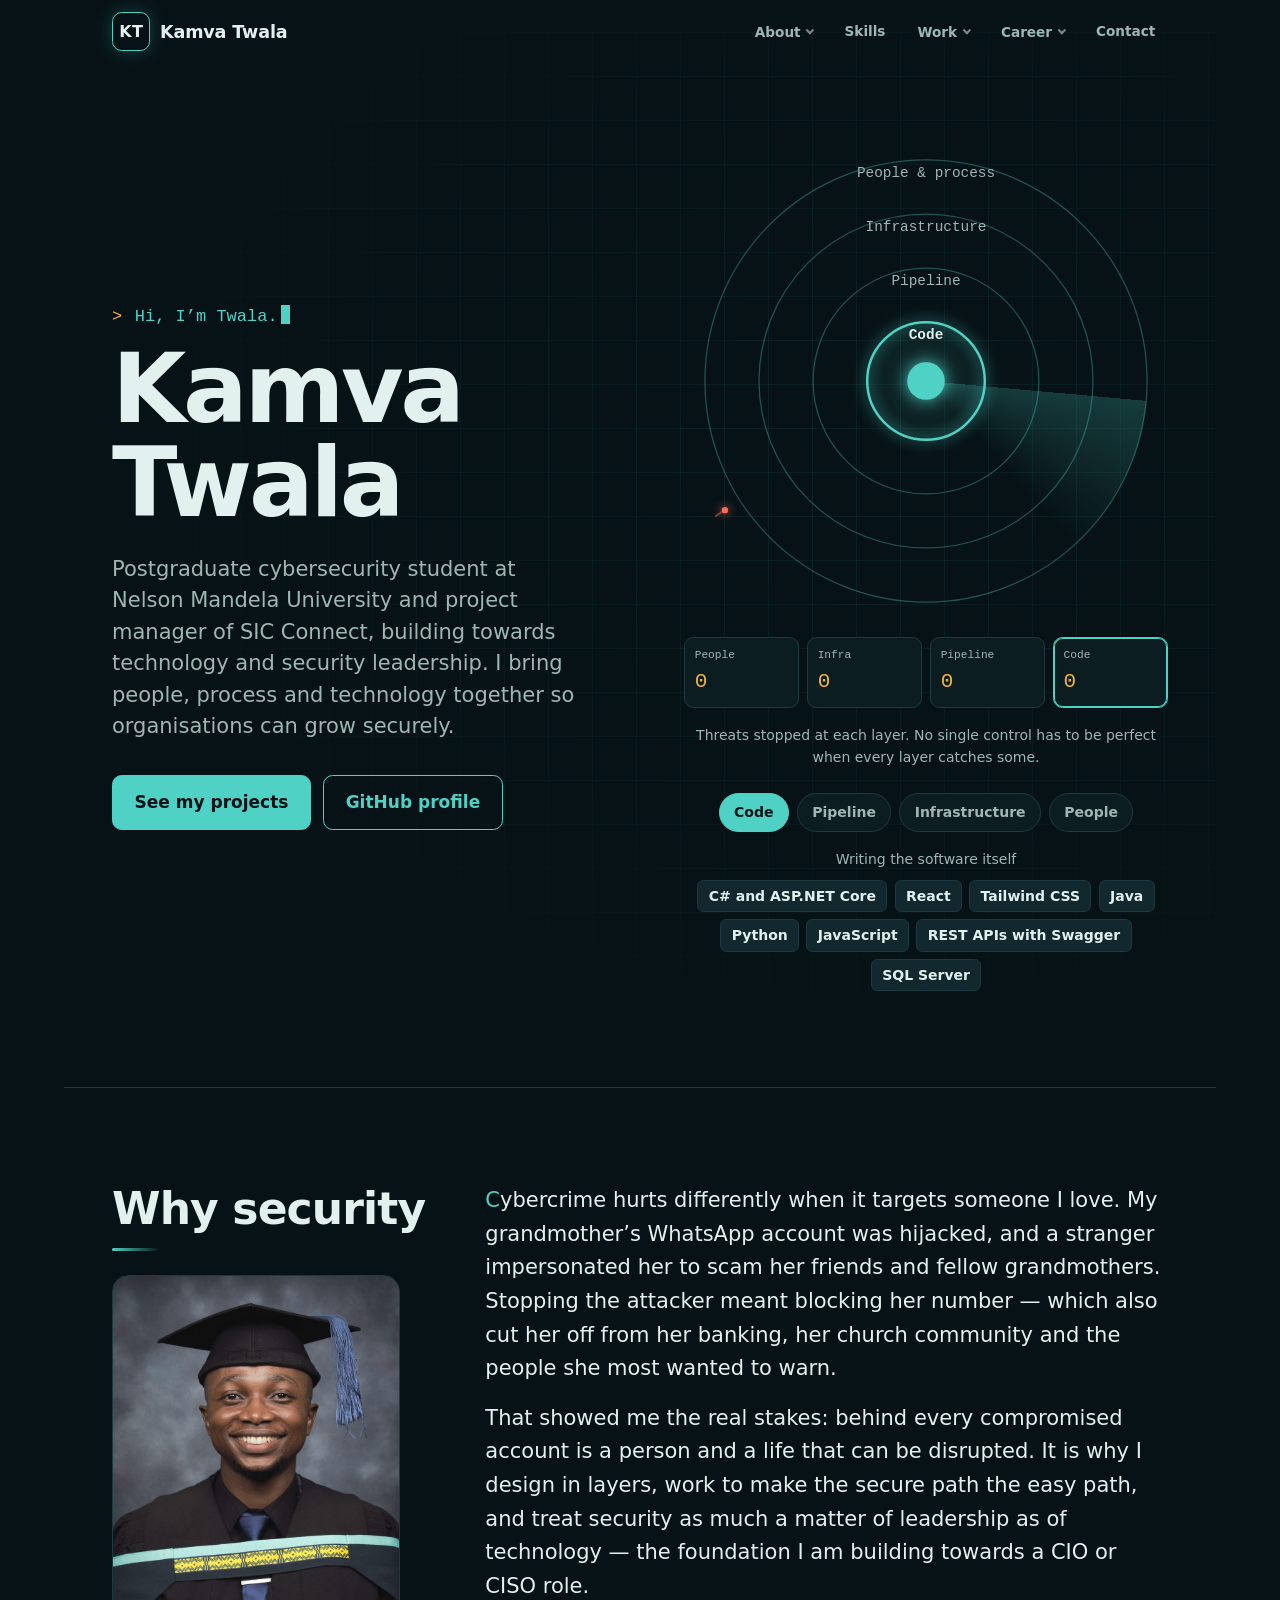
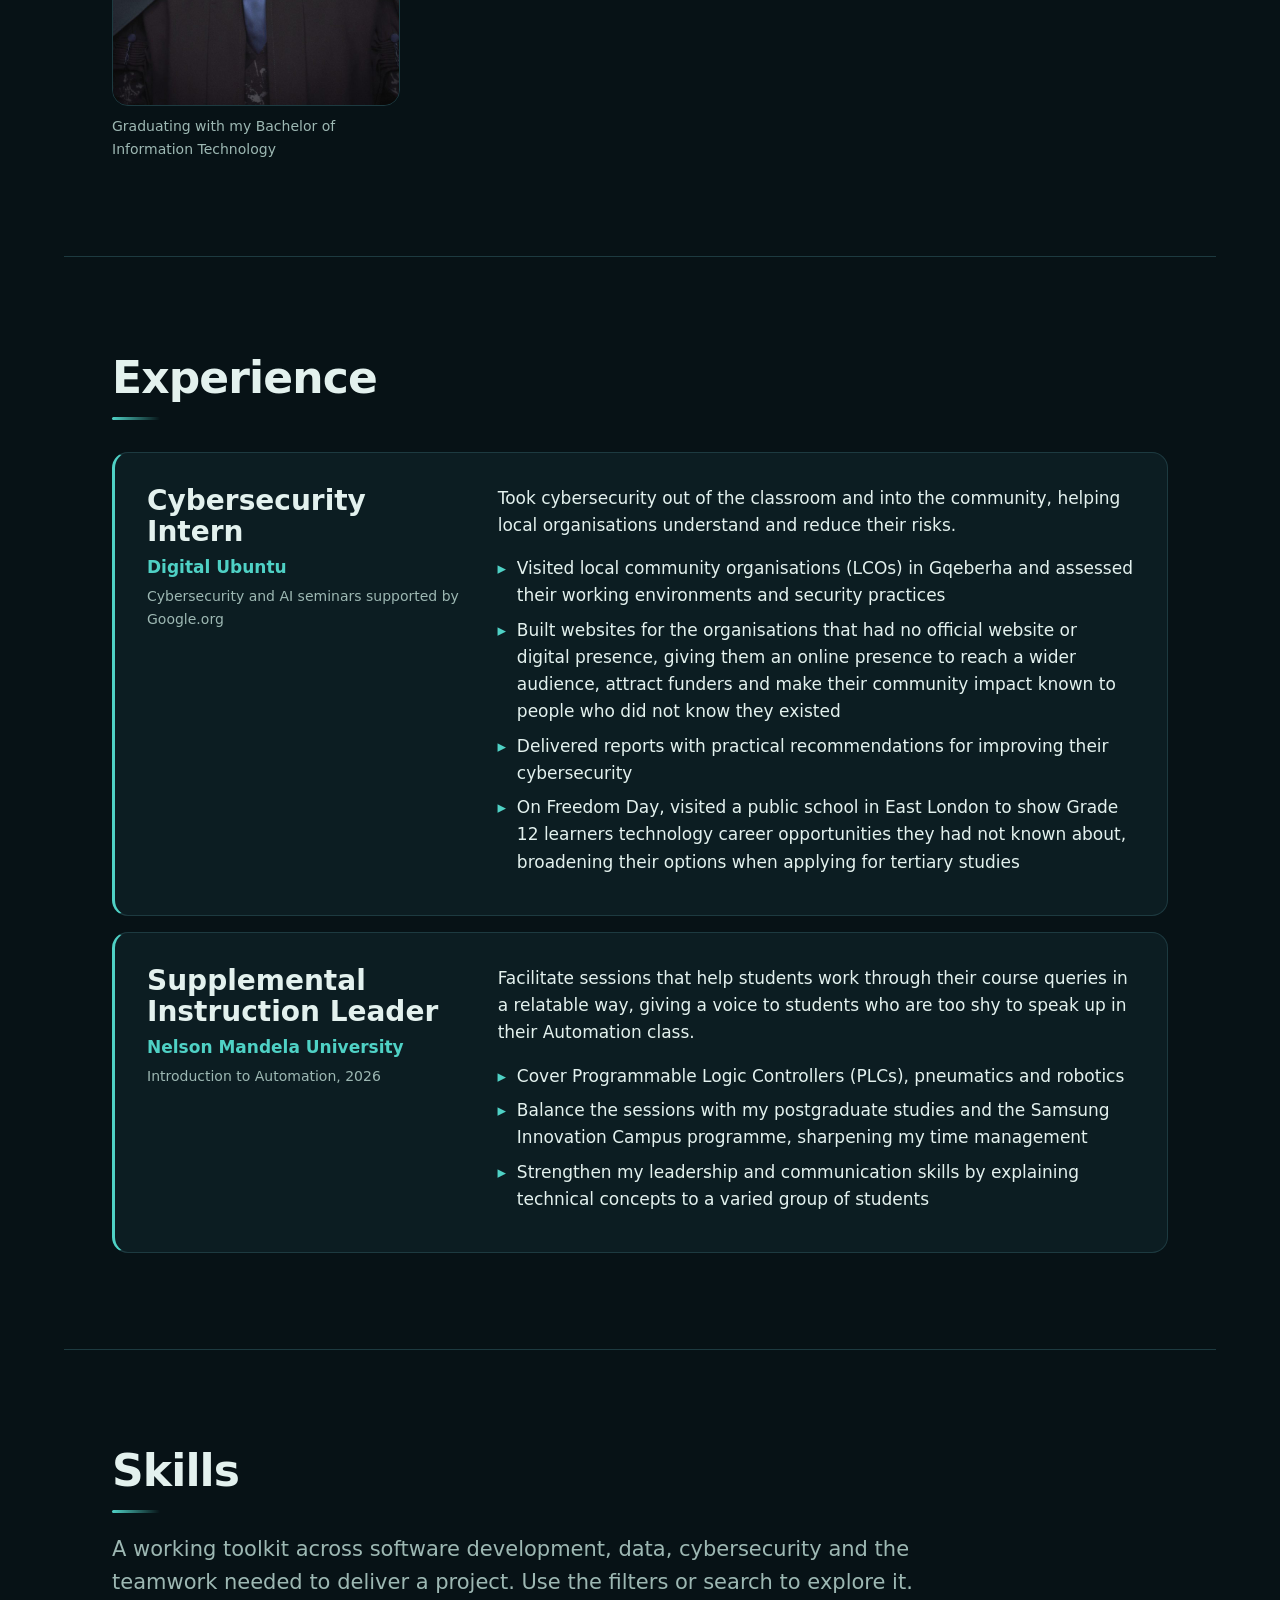
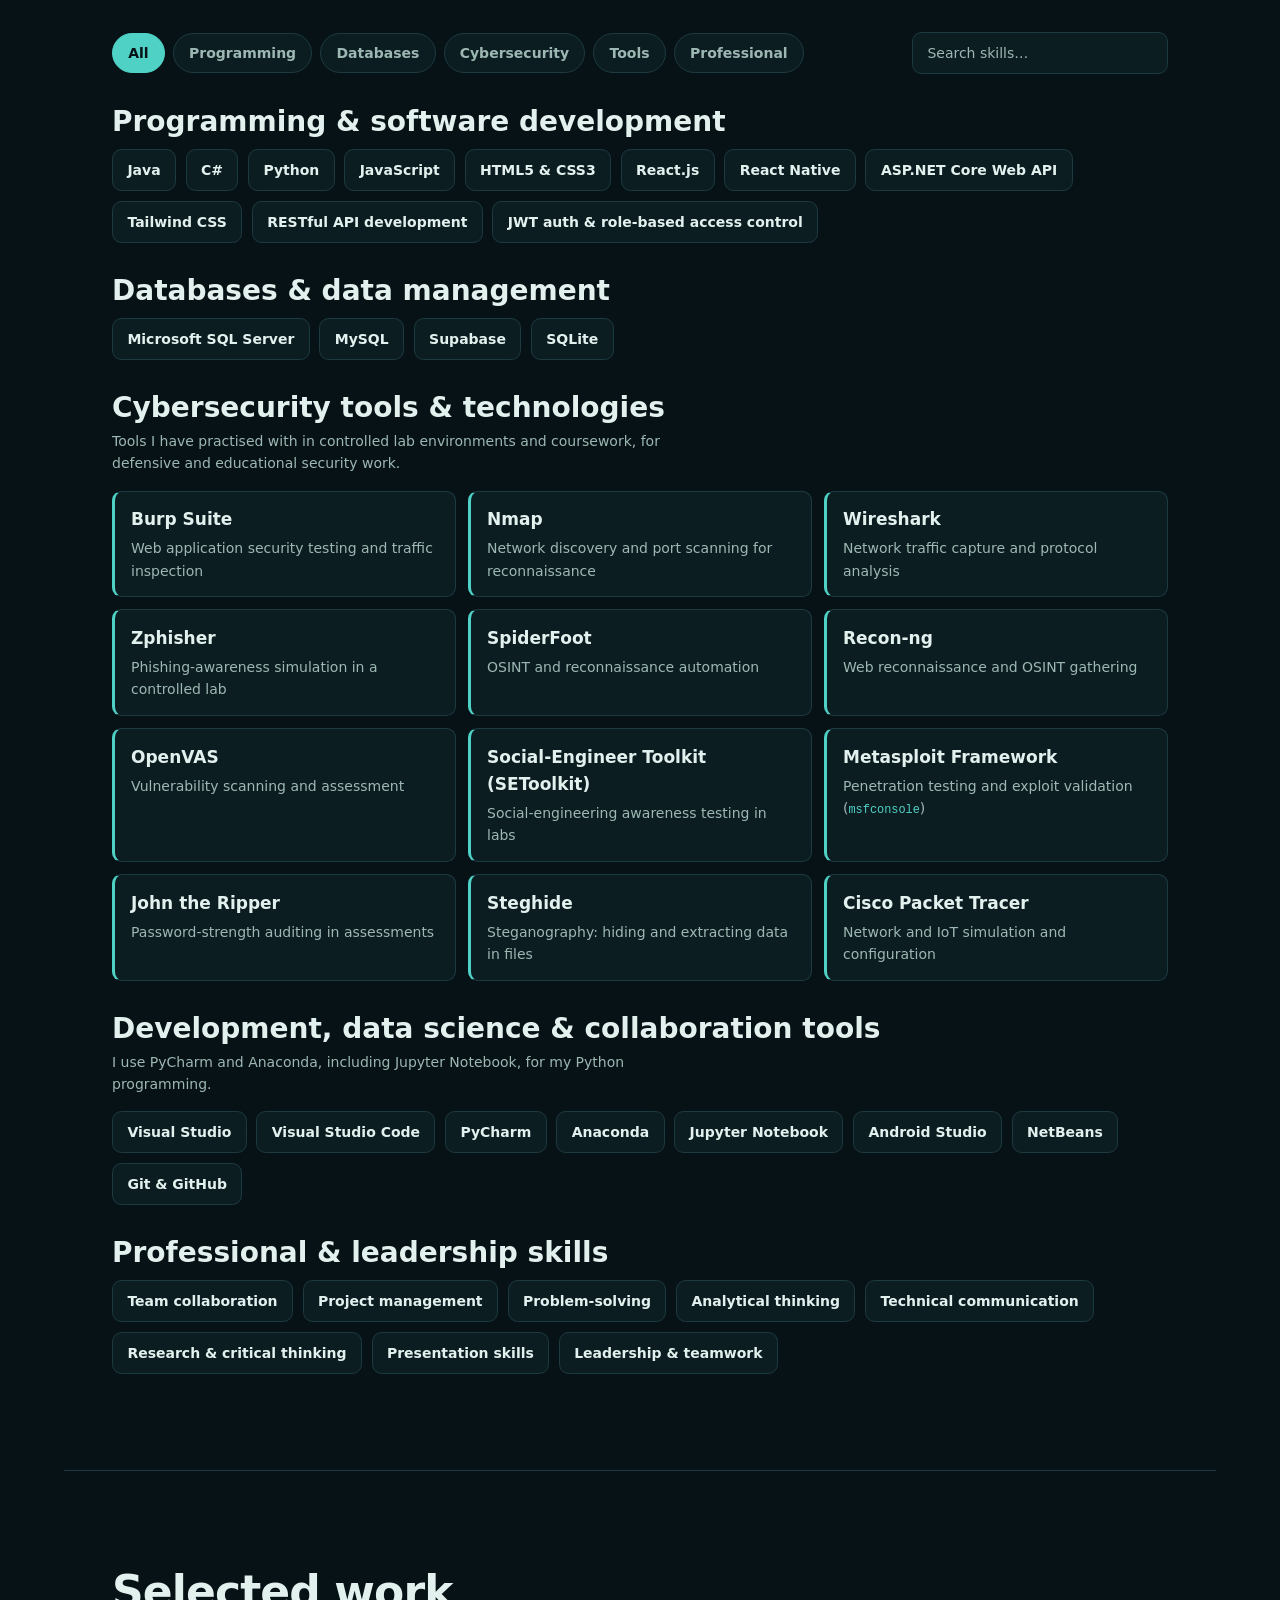
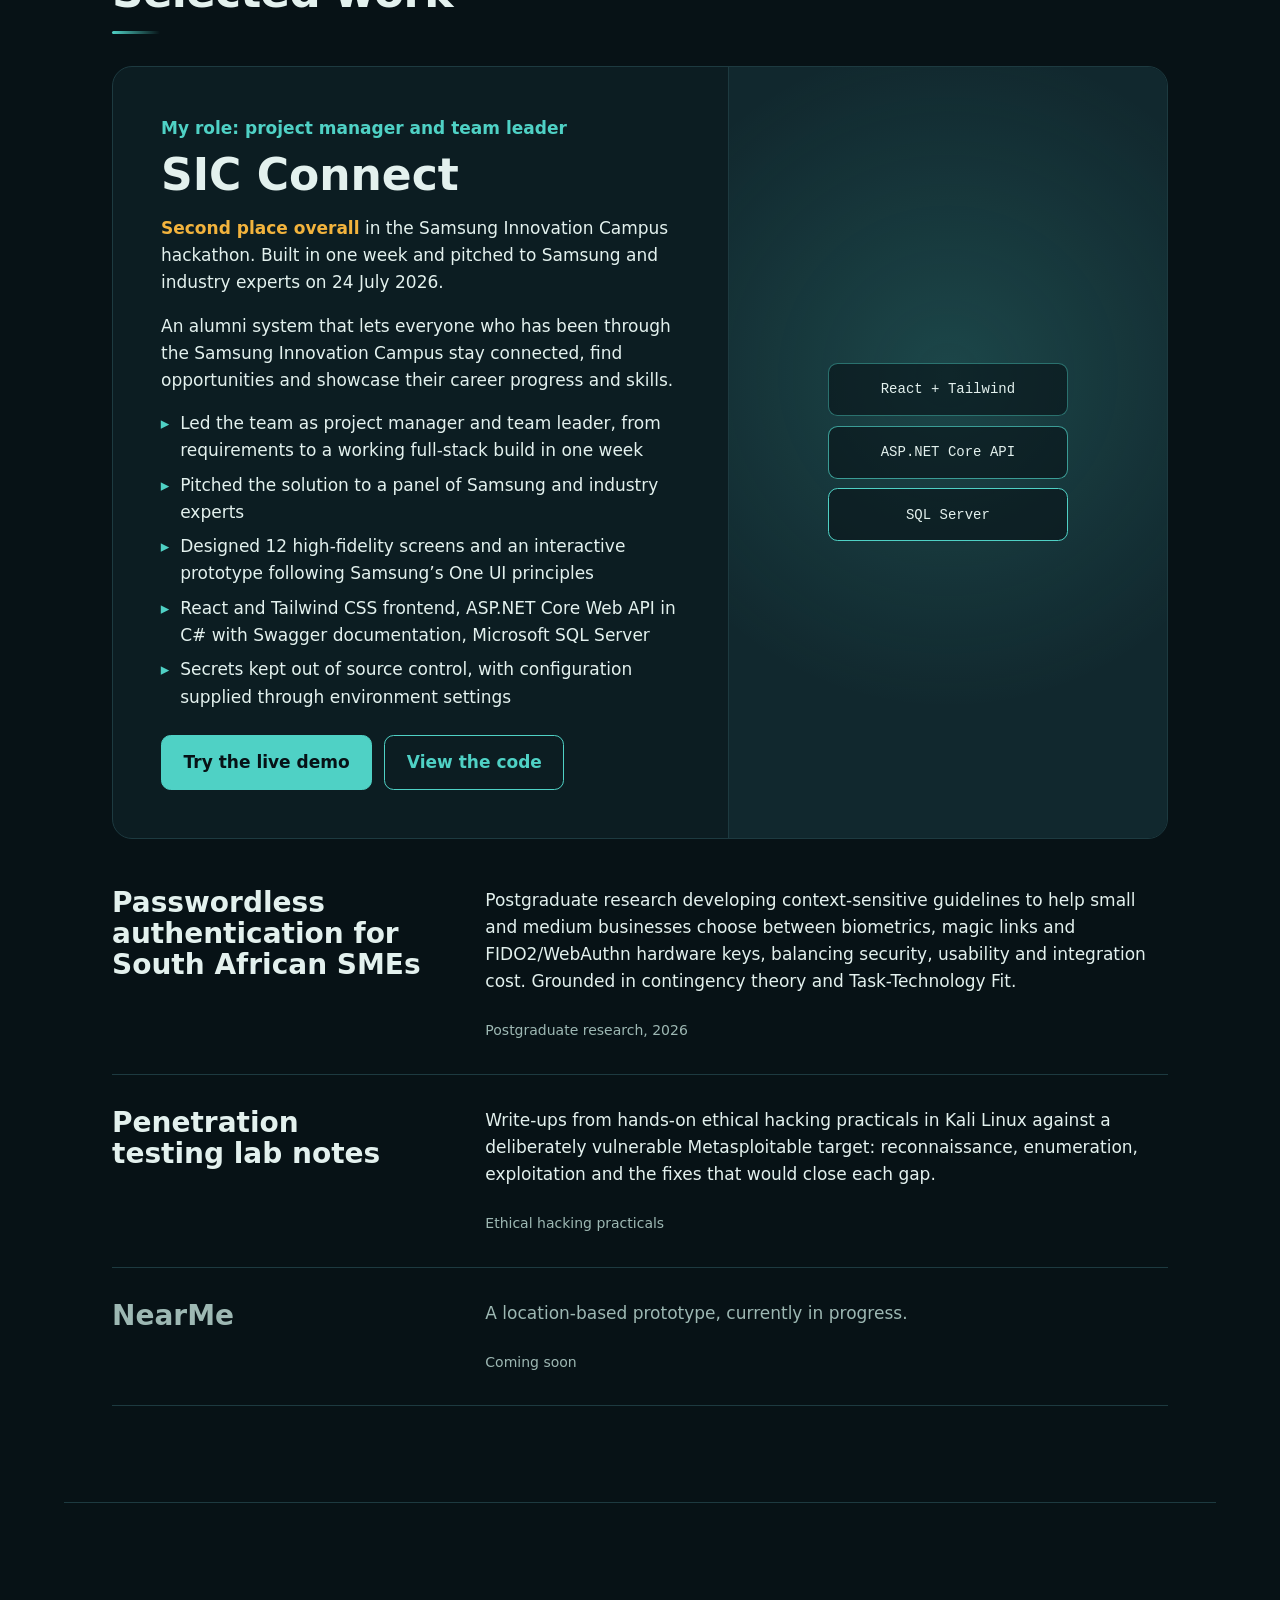
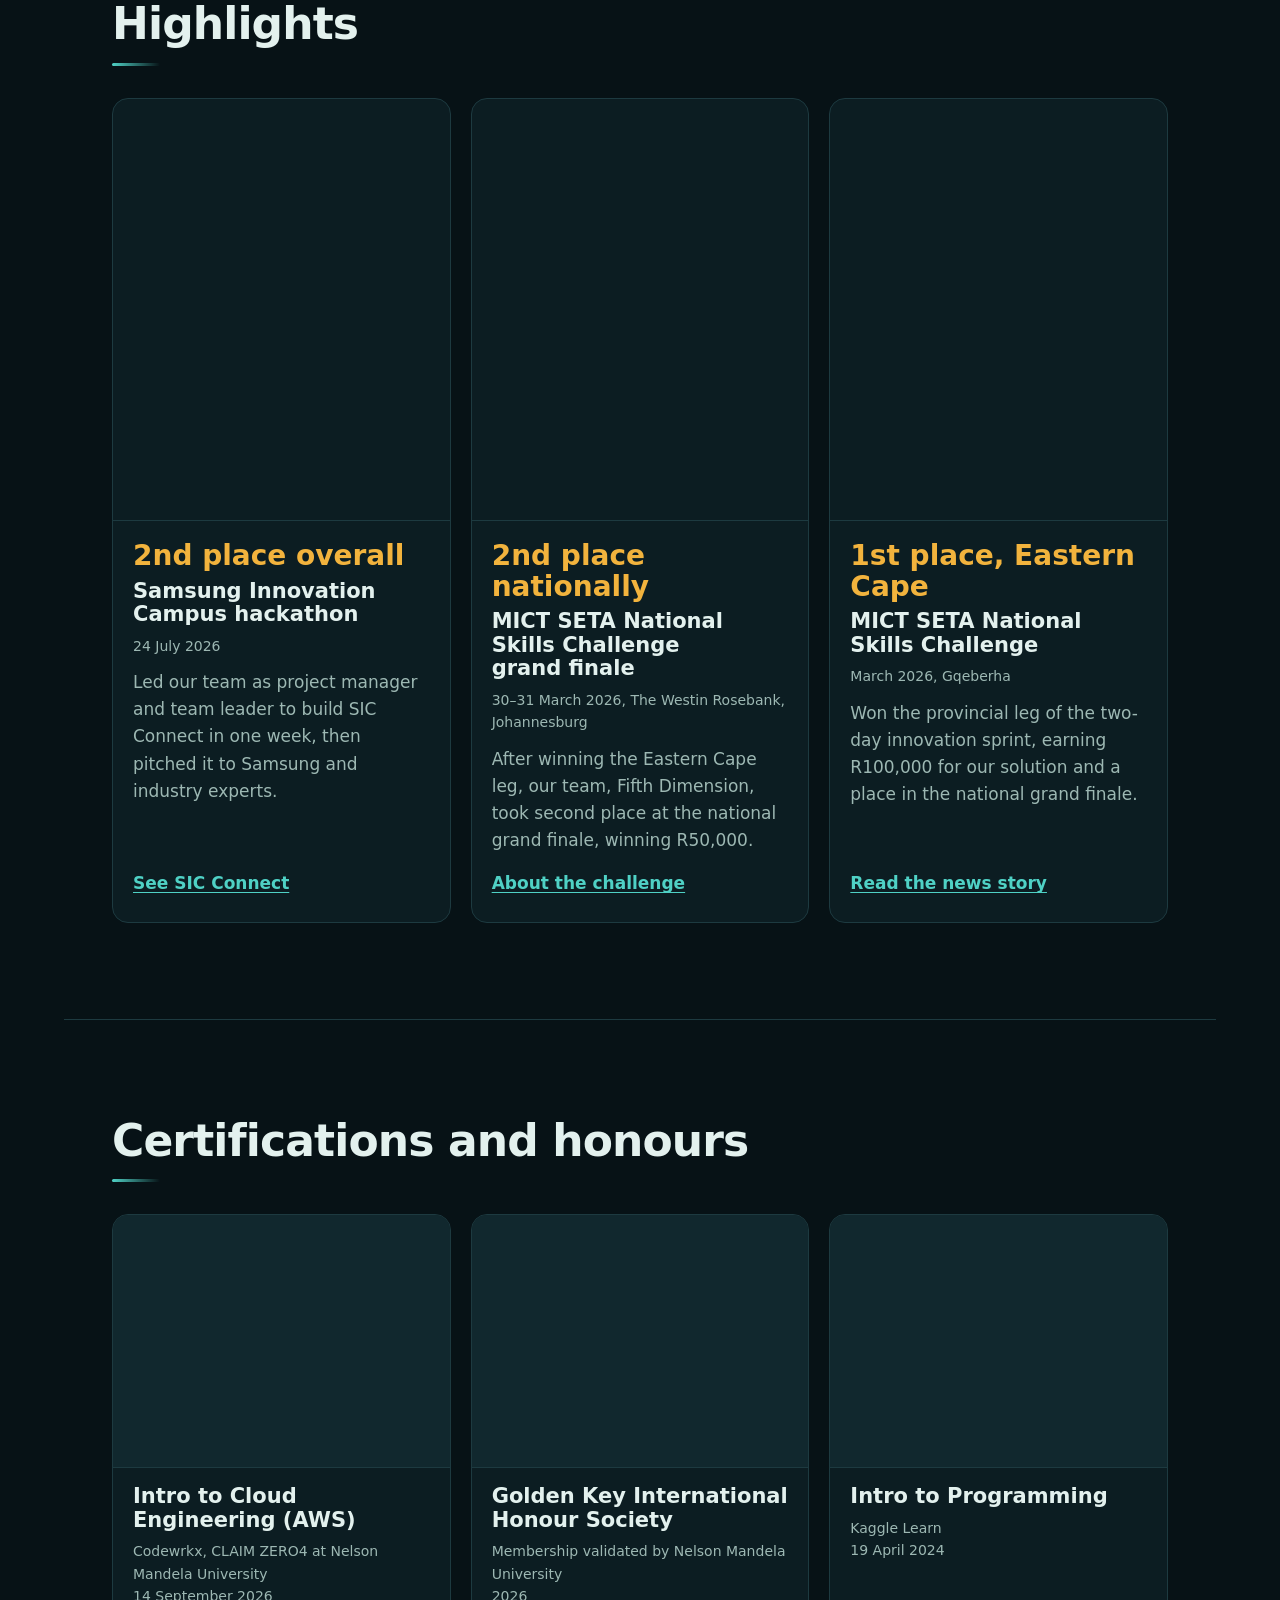
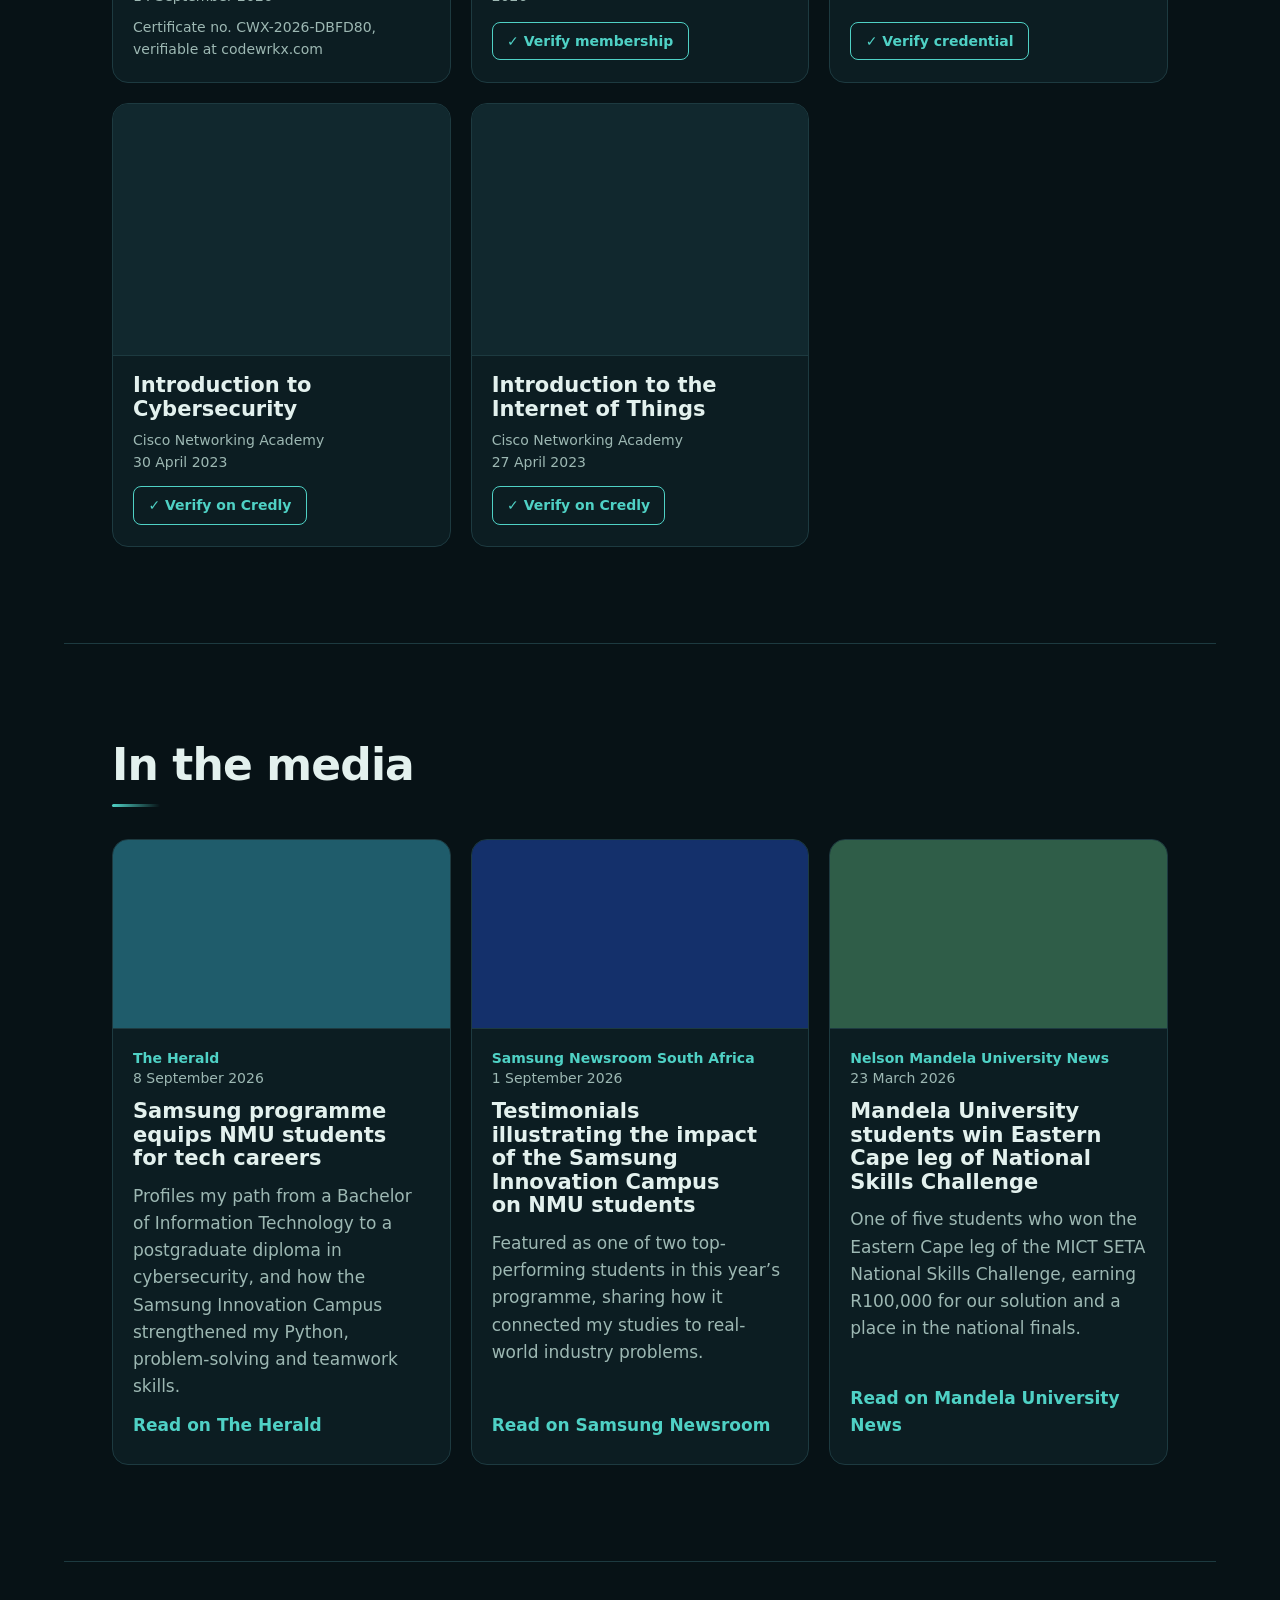
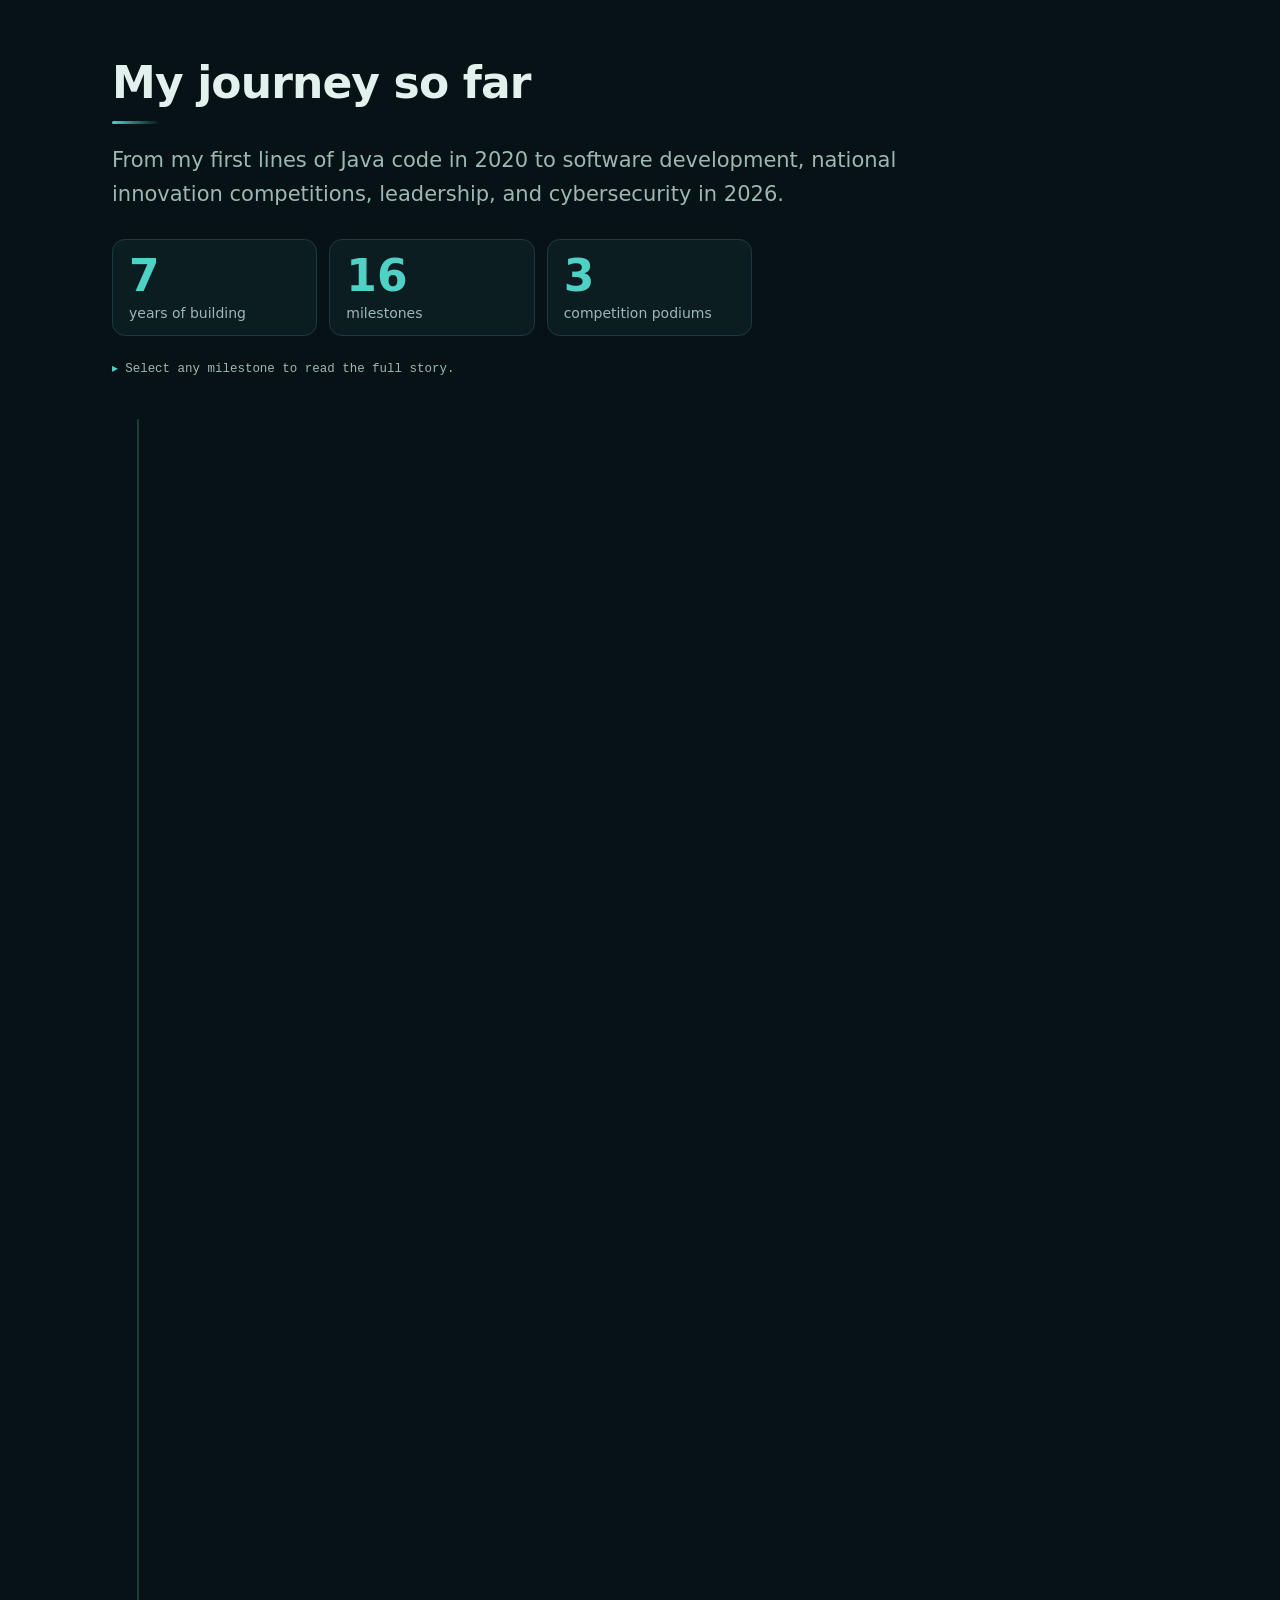
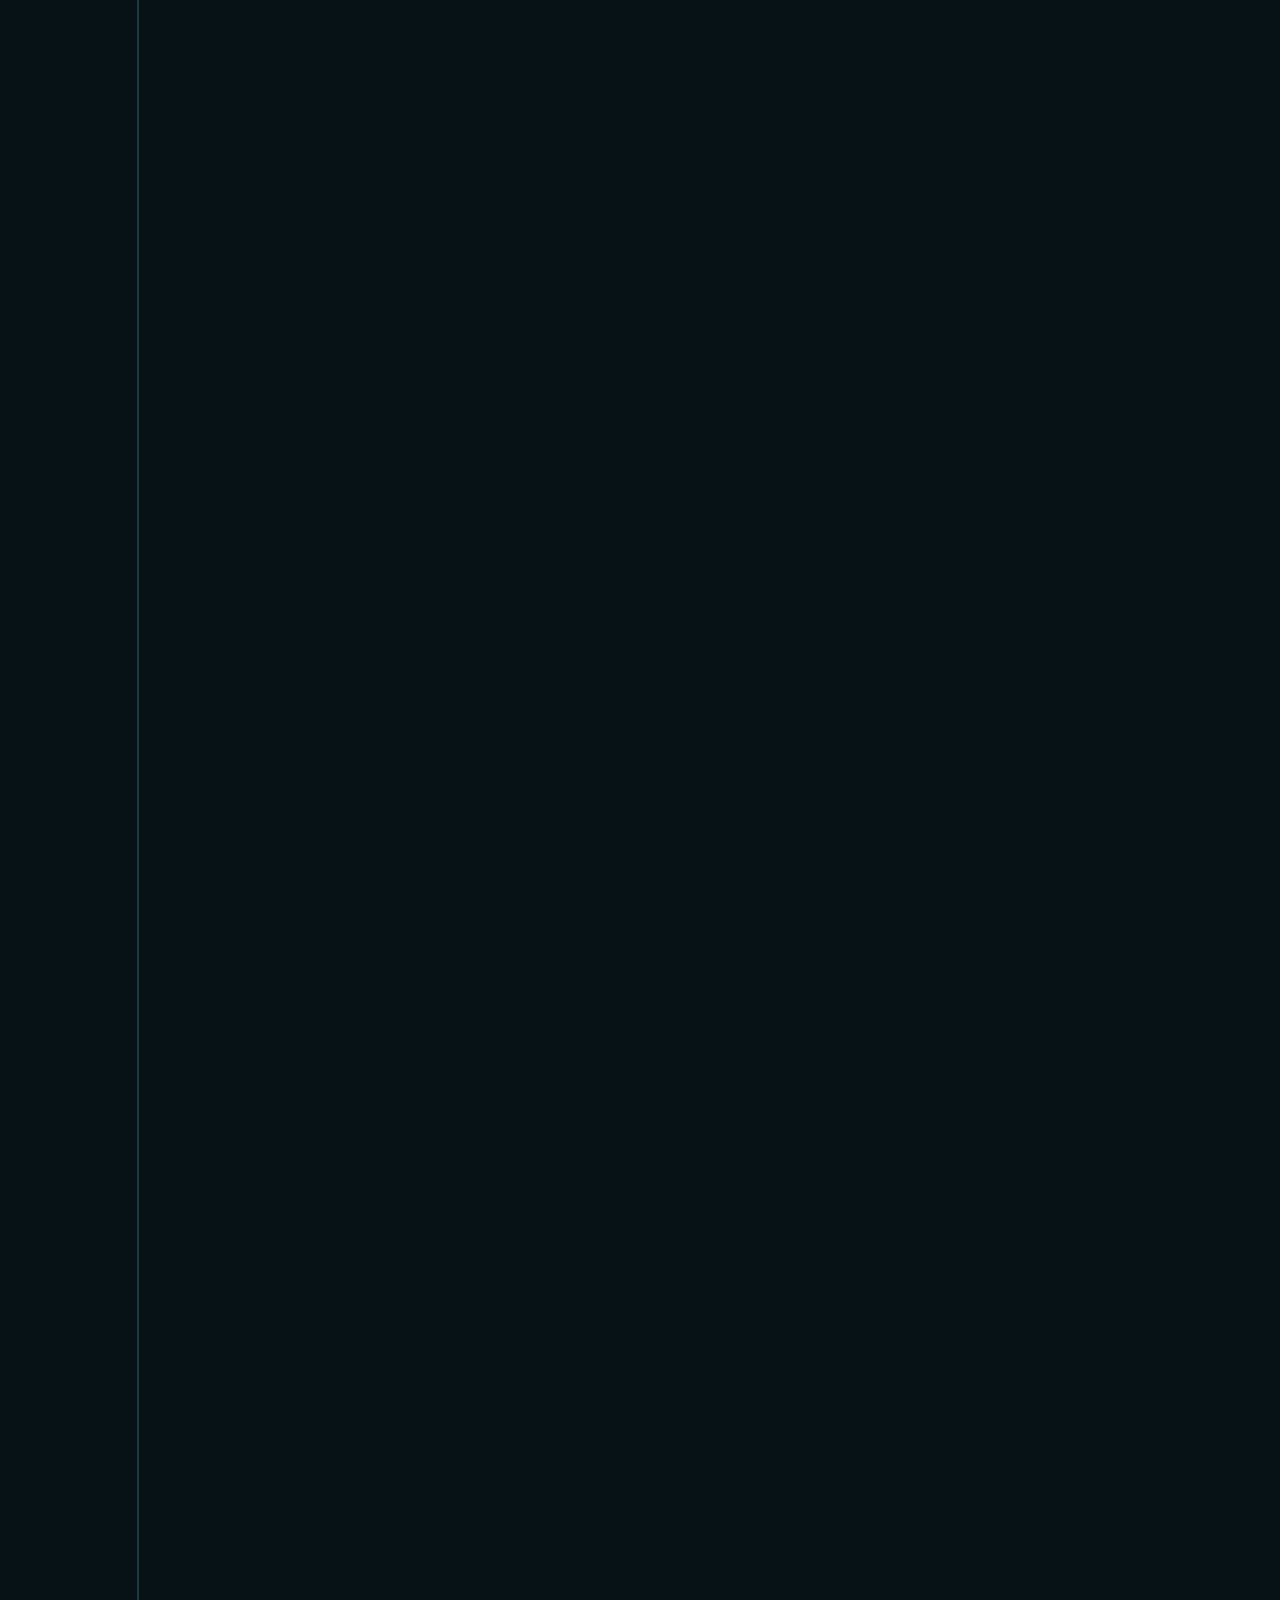
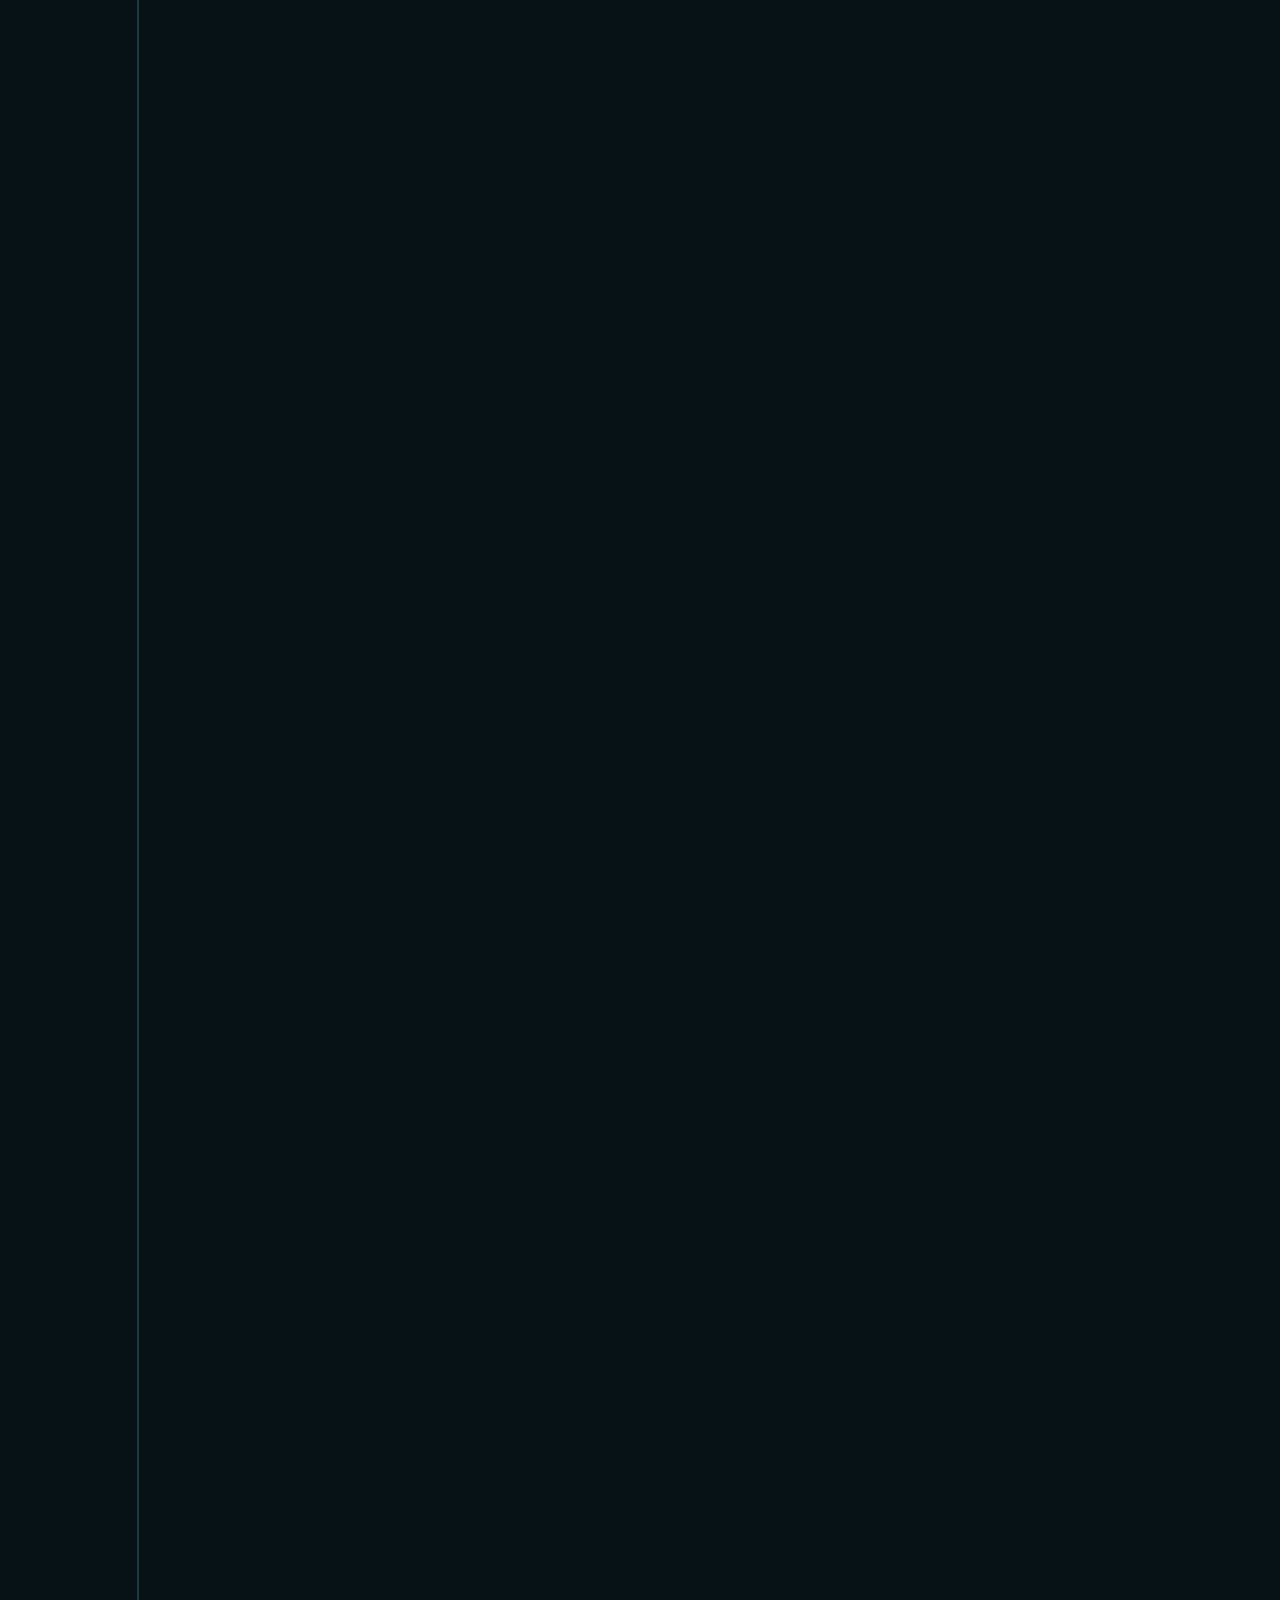
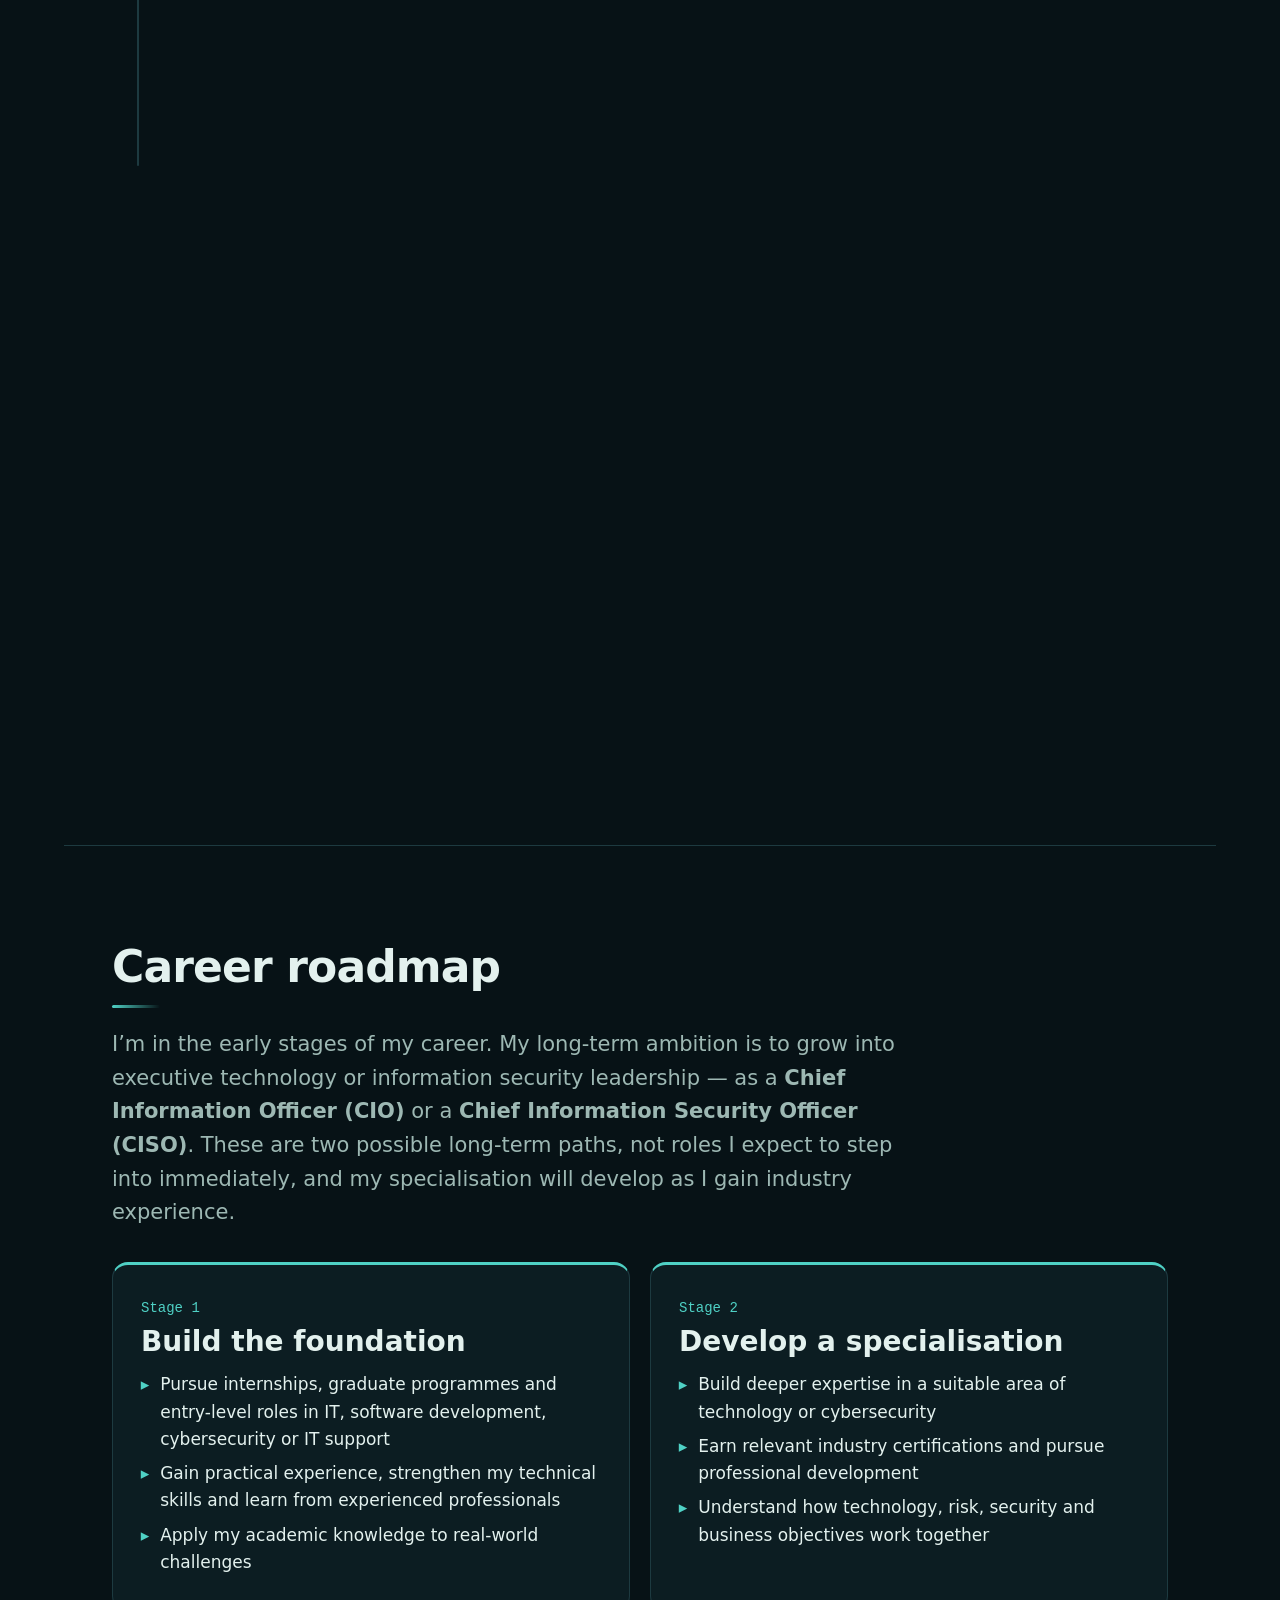
==== commit 7d6c7938: "Add files via upload" ====
--- a/index.html
+++ b/index.html
@@ -40,15 +40,7 @@
             <li><a href="#experience">Experience</a></li>
           </ul>
         </li>
-        <li class="nav-group">
-          <button class="nav-group-btn" type="button" aria-expanded="false" aria-controls="menu-expertise">
-            Expertise <span class="caret" aria-hidden="true"></span>
-          </button>
-          <ul class="nav-menu" id="menu-expertise">
-            <li><a href="#skills">Skills</a></li>
-            <li><a href="#certifications">Certifications</a></li>
-          </ul>
-        </li>
+        <li><a href="#skills">Skills</a></li>
         <li class="nav-group">
           <button class="nav-group-btn" type="button" aria-expanded="false" aria-controls="menu-work">
             Work <span class="caret" aria-hidden="true"></span>
@@ -56,9 +48,18 @@
           <ul class="nav-menu" id="menu-work">
             <li><a href="#work">Projects</a></li>
             <li><a href="#highlights">Achievements</a></li>
-          </ul>
-        </li>
-        <li><a href="#roadmap">Career Goals</a></li>
+            <li><a href="#certifications">Certifications</a></li>
+          </ul>
+        </li>
+        <li class="nav-group">
+          <button class="nav-group-btn" type="button" aria-expanded="false" aria-controls="menu-goals">
+            Career <span class="caret" aria-hidden="true"></span>
+          </button>
+          <ul class="nav-menu" id="menu-goals">
+            <li><a href="#roadmap">Roadmap</a></li>
+            <li><a href="#why-me">Why me?</a></li>
+          </ul>
+        </li>
         <li><a href="#contact">Contact</a></li>
       </ul>
     </nav>
@@ -110,9 +111,8 @@
         </figure>
       </div>
       <div class="prose">
-        <p>I started writing Java in NetBeans in Grade 10 and have been building things ever since. Security became personal when I saw how a single hijacked social media account could be turned against everyone in its contact list. One weak point was enough to reach dozens of people.</p>
-        <p>That is the idea I carry into every project: defend in layers, and make the secure path the easy path for users and developers alike.</p>
-        <p>Strong security is as much about leadership as technology. It depends on clear priorities, well-run teams and decisions that make sense to the whole business. That is why I am building my technical foundation alongside experience in leading projects and people.</p>
+        <p>Cybercrime hurts differently when it targets someone I love. My grandmother’s WhatsApp account was hijacked, and a stranger impersonated her to scam her friends and fellow grandmothers. Stopping the attacker meant blocking her number &mdash; which also cut her off from her banking, her church community and the people she most wanted to warn.</p>
+        <p>That showed me the real stakes: behind every compromised account is a person and a life that can be disrupted. It is why I design in layers, work to make the secure path the easy path, and treat security as much a matter of leadership as of technology &mdash; the foundation I am building towards a CIO or CISO role.</p>
       </div>
     </section>
 
@@ -129,8 +129,8 @@
           <div class="job-body">
             <p>Took cybersecurity out of the classroom and into the community, helping local organisations understand and reduce their risks.</p>
             <ul class="facts">
-              <li>Visited local community organisations (LCOs) and assessed their working environments and security practices</li>
-              <li>Developed websites for the organisations</li>
+              <li>Visited local community organisations (LCOs) in Gqeberha and assessed their working environments and security practices</li>
+              <li>Built websites for the organisations that had no official website or digital presence, giving them an online presence to reach a wider audience, attract funders and make their community impact known to people who did not know they existed</li>
               <li>Delivered reports with practical recommendations for improving their cybersecurity</li>
               <li>On Freedom Day, visited a public school in East London to show Grade 12 learners technology career opportunities they had not known about, broadening their options when applying for tertiary studies</li>
             </ul>
@@ -251,7 +251,7 @@
           </ul>
         </div>
       </div>
-      <p class="skill-empty" hidden>No skills match your search. <button type="button" class="link-btn" id="skill-clear">Clear search</button></p>
+      <p class="skill-empty" hidden>No skills match that search. <button type="button" class="link-btn" id="skill-clear">Clear search</button></p>
     </section>
 
     <!-- Work -->
@@ -444,19 +444,303 @@
       </ul>
     </section>
 
-    <!-- Path -->
-    <section class="path" id="path" aria-labelledby="path-title">
-      <h2 id="path-title">Path so far</h2>
-      <ol class="timeline">
-        <li><span class="when">Grade 10</span><div><h3>First lines of code</h3><p>Learnt Java in NetBeans and discovered I enjoyed building software.</p></div></li>
-        <li><span class="when">SIC</span><div><h3>Samsung Innovation Campus</h3><p>Member of the inaugural cohort at Nelson Mandela University.</p></div></li>
-        <li><span class="when">2026</span><div><h3>Postgraduate Diploma in Cybersecurity</h3><p>Nelson Mandela University: information security management, ethical hacking, cyber safety and research.</p></div></li>
-        <li><span class="when">Mar 2026</span><div><h3>Winner, MICT SETA National Skills Challenge (Eastern Cape)</h3><p>Part of the five-student team that won the provincial leg, earning R100,000 and a place in the national finals.</p></div></li>
-        <li><span class="when">Mar 2026</span><div><h3>2nd place, MICT SETA National Skills Challenge grand finale</h3><p>Our team, Fifth Dimension, placed second nationally in Johannesburg, winning R50,000.</p></div></li>
-        <li><span class="when">Jul 2026</span><div><h3>Second place, SIC hackathon</h3><p>Led the SIC Connect team as project manager and team leader, and pitched our alumni platform to Samsung and industry experts.</p></div></li>
-        <li><span class="when">2026</span><div><h3>Supplemental Instruction Leader</h3><p>Run sessions for Introduction to Automation, helping students work through concepts and questions.</p></div></li>
-        <li><span class="when">2027</span><div><h3>Deputy Events Manager, Computer Society</h3><p>Incoming member of the Computer Society Executive Committee.</p></div></li>
-      </ol>
+    <!-- Journey -->
+    <section class="journey" id="path" aria-labelledby="journey-title">
+      <h2 id="journey-title">My journey so far</h2>
+      <p class="section-lede">From my first lines of Java code in 2020 to software development, national innovation competitions, leadership, and cybersecurity in 2026.</p>
+      <ul class="journey-stats"><li><strong class="stat-num" data-count="7">7</strong><span>years of building</span></li><li><strong class="stat-num" data-count="16">16</strong><span>milestones</span></li><li><strong class="stat-num" data-count="3">3</strong><span>competition podiums</span></li></ul>
+      <p class="journey-hint">Select any milestone to read the full story.</p>
+      <div class="journey-main">
+        <ol class="journey-line">
+          <li class="tl-year" id="journey-2020">
+  <div class="tl-year-head">
+    <span class="tl-year-num">2020</span>
+    <div class="tl-year-text"><h3>Where it all began</h3><p class="tl-year-lede">Grade 10, and my first encounter with programming.</p></div>
+  </div>
+  <ol class="tl-events">
+    <li class="tl-event">
+  <span class="tl-node" aria-hidden="true"><svg viewBox="0 0 24 24" fill="none" stroke="currentColor" stroke-width="1.8" stroke-linecap="round" stroke-linejoin="round" aria-hidden="true"><polyline points="16 18 22 12 16 6"/><polyline points="8 6 2 12 8 18"/></svg></span>
+  <article class="tl-card">
+    <div class="tl-card-head">
+      <span class="tl-tag">Milestone</span>
+      <h4>My first experience with IT</h4>
+      <p class="tl-hook">Grade 10. Java. NetBeans. A steep learning curve.</p>
+      <ul class="tl-badges"><li class="badge badge--neutral">Top 3 IT student &middot; Grades 10&ndash;12</li></ul>
+    </div>
+    <details class="tl-more"><summary><span class="tl-more-open">Read more</span><span class="tl-more-close">Show less</span></summary>
+      <div class="tl-detail"><p>In Grade 10 I was introduced to programming and began learning Java in NetBeans. My first month was difficult: the syntax and logic felt overwhelming, and I struggled to turn ideas into working code. Giving up was never an option.</p><p>I gave up weekends I could have spent with friends and family to practise, understand the syntax and strengthen my problem-solving. That persistence paid off: I went from struggling with the basics to being one of the top three IT students in Grades 10, 11 and 12, and I began to recognise that programming might be one of my strengths.</p><figure class="tl-diagram"><figcaption>My first Java program, in NetBeans</figcaption><pre class="code-snip"><code>public class Main {
+  public static void main(String[] args) {
+    System.out.println("Hello, world");
+  }
+}</code></pre></figure><figure class="tl-diagram"><figcaption>How that year turned around</figcaption><ol class="flow"><li>Overwhelmed by syntax</li><li>Weekends of practice</li><li>Top 3 IT student</li></ol></figure></div>
+    </details>
+  </article>
+</li>
+  </ol>
+</li>
+<li class="tl-year" id="journey-2021">
+  <div class="tl-year-head">
+    <span class="tl-year-num">2021</span>
+    <div class="tl-year-text"><h3>Turning persistence into progress</h3><p class="tl-year-lede">Consolidating the basics and growing in confidence.</p></div>
+  </div>
+  <ol class="tl-events">
+    <li class="tl-event">
+  <span class="tl-node" aria-hidden="true"><svg viewBox="0 0 24 24" fill="none" stroke="currentColor" stroke-width="1.8" stroke-linecap="round" stroke-linejoin="round" aria-hidden="true"><path d="M4 20h16"/><path d="M7 20v-4"/><path d="M12 20v-9"/><path d="M17 20v-13"/></svg></span>
+  <article class="tl-card">
+    <div class="tl-card-head">
+      <span class="tl-tag">Growth</span>
+      <h4>Building my programming foundation</h4>
+      <p class="tl-hook">From learning syntax to writing programs with confidence.</p>
+      
+    </div>
+    <details class="tl-more"><summary><span class="tl-more-open">Read more</span><span class="tl-more-close">Show less</span></summary>
+      <div class="tl-detail"><p>I kept building on the Java and problem-solving foundation from 2020. This was a year of steady consolidation rather than a single headline project: the groundwork that every later project would stand on.</p><figure class="tl-diagram"><figcaption>What grew that year</figcaption><ol class="flow"><li>Syntax</li><li>Programming logic</li><li>Confident programs</li></ol></figure></div>
+    </details>
+  </article>
+</li>
+  </ol>
+</li>
+<li class="tl-year" id="journey-2022">
+  <div class="tl-year-head">
+    <span class="tl-year-num">2022</span>
+    <div class="tl-year-text"><h3>My first IT project</h3><p class="tl-year-lede">Grade 12: my first real project, and matriculating in IT.</p></div>
+  </div>
+  <ol class="tl-events">
+    <li class="tl-event">
+  <span class="tl-node" aria-hidden="true"><svg viewBox="0 0 24 24" fill="none" stroke="currentColor" stroke-width="1.8" stroke-linecap="round" stroke-linejoin="round" aria-hidden="true"><path d="M5 13l1.6-4.7A2 2 0 0 1 8.5 7h7a2 2 0 0 1 1.9 1.3L19 13"/><path d="M4 13h16v4H4z"/><circle cx="7.5" cy="17.5" r="1.4"/><circle cx="16.5" cy="17.5" r="1.4"/></svg></span>
+  <article class="tl-card">
+    <div class="tl-card-head">
+      <span class="tl-tag">Milestone &middot; first project</span>
+      <h4>Building a car rental management system</h4>
+      <p class="tl-hook">My first project, built around something I love: cars.</p>
+      <ul class="tl-badges"><li class="badge badge--gold">75% &middot; Matric IT</li></ul>
+    </div>
+    <details class="tl-more"><summary><span class="tl-more-open">Read more</span><span class="tl-more-close">Show less</span></summary>
+      <div class="tl-detail"><p>In Grade 12 I challenged myself to build my first IT project, a car rental management system. My programming knowledge was largely limited to CRUD operations (creating, reading, updating and deleting data), so I used exactly those skills on something I genuinely enjoy. As a huge petrol head, it let me connect my interest in cars with my growing passion for programming.</p><ul class="facts"><li>My first independent IT project</li><li>Early hands-on experience with CRUD operations</li><li>Applied classroom knowledge to a real-world business scenario</li></ul><figure class="tl-diagram"><figcaption>What the system managed</figcaption><ol class="flow"><li>Vehicle inventory</li><li>Rental bookings</li><li>Records: create, read, update, delete</li></ol></figure><figure class="tl-diagram"><figcaption>Final matric result for IT</figcaption><div class="meter" role="img" aria-label="Information Technology, 2022: 75%"><div class="meter-track"><div class="meter-fill meter-fill--75"></div></div><div class="meter-label"><span>Information Technology, 2022</span><strong>75%</strong></div></div></figure><p class="tl-note">An early academic project built to learn; its original technology stack isn&rsquo;t recorded here.</p></div>
+    </details>
+  </article>
+</li>
+  </ol>
+</li>
+<li class="tl-year" id="journey-2023">
+  <div class="tl-year-head">
+    <span class="tl-year-num">2023</span>
+    <div class="tl-year-text"><h3>Beginning my university journey</h3><p class="tl-year-lede">First year of a Bachelor of Information Technology at Nelson Mandela University.</p></div>
+  </div>
+  <ol class="tl-events">
+    <li class="tl-event">
+  <span class="tl-node" aria-hidden="true"><svg viewBox="0 0 24 24" fill="none" stroke="currentColor" stroke-width="1.8" stroke-linecap="round" stroke-linejoin="round" aria-hidden="true"><path d="M12 4 2 9l10 5 10-5-10-5Z"/><path d="M6 11.5V16c0 1 2.7 2.5 6 2.5s6-1.5 6-2.5v-4.5"/></svg></span>
+  <article class="tl-card">
+    <div class="tl-card-head">
+      <span class="tl-tag">Milestone</span>
+      <h4>Bachelor of Information Technology</h4>
+      <p class="tl-hook">First year at Nelson Mandela University, and an invitation to Golden Key.</p>
+      <ul class="tl-badges"><li class="badge badge--neutral">Golden Key invitation</li></ul>
+    </div>
+    <details class="tl-more"><summary><span class="tl-more-open">Read more</span><span class="tl-more-close">Show less</span></summary>
+      <div class="tl-detail"><p>I began my Bachelor of Information Technology at Nelson Mandela University in 2023. My academic performance earned me an invitation to the Golden Key International Honour Society. Financial constraints meant I could not join straight away; I was eventually able to afford membership and joined in 2026.</p><figure class="tl-diagram"><figcaption>The Golden Key story</figcaption><ol class="flow"><li>Invited &middot; 2023</li><li>Financial constraints</li><li>Joined &middot; 2026</li></ol></figure></div>
+    </details>
+  </article>
+</li>
+  </ol>
+</li>
+<li class="tl-year" id="journey-2024">
+  <div class="tl-year-head">
+    <span class="tl-year-num">2024</span>
+    <div class="tl-year-text"><h3>Full-stack development and design</h3><p class="tl-year-lede">Second year: from single programs to full systems, and my first taste of UX design.</p></div>
+  </div>
+  <ol class="tl-events">
+    <li class="tl-event">
+  <span class="tl-node" aria-hidden="true"><svg viewBox="0 0 24 24" fill="none" stroke="currentColor" stroke-width="1.8" stroke-linecap="round" stroke-linejoin="round" aria-hidden="true"><path d="M12 3 2 8l10 5 10-5-10-5Z"/><path d="m2 13 10 5 10-5"/></svg></span>
+  <article class="tl-card">
+    <div class="tl-card-head">
+      <span class="tl-tag">Milestone &middot; full-stack</span>
+      <h4>My first full-stack Learner Management System</h4>
+      <p class="tl-hook">Frontend, backend and database, working together for the first time.</p>
+      <ul class="tl-badges"><li class="badge badge--neutral">React</li><li class="badge badge--neutral">ASP.NET Core</li><li class="badge badge--neutral">SQL Server</li></ul>
+    </div>
+    <details class="tl-more"><summary><span class="tl-more-open">Read more</span><span class="tl-more-close">Show less</span></summary>
+      <div class="tl-detail"><p>In my second year I built my first full-stack web application, a Learner Management System. It moved me beyond basic programming and showed me how frontend interfaces, backend APIs and databases work together.</p><figure class="tl-diagram"><figcaption>Architecture</figcaption><ol class="arch"><li><span class="arch-layer">Frontend</span><span class="arch-tech">React.js + Tailwind CSS</span></li><li><span class="arch-layer">Backend</span><span class="arch-tech">Node.js and ASP.NET Core Web API (C#)</span></li><li><span class="arch-layer">Database</span><span class="arch-tech">Microsoft SQL Server</span></li></ol></figure><figure class="tl-diagram"><figcaption>How a request travels</figcaption><ol class="flow"><li>React.js + Tailwind CSS</li><li>ASP.NET Core Web API</li><li>Microsoft SQL Server</li></ol></figure></div>
+    </details>
+  </article>
+</li><li class="tl-event">
+  <span class="tl-node" aria-hidden="true"><svg viewBox="0 0 24 24" fill="none" stroke="currentColor" stroke-width="1.8" stroke-linecap="round" stroke-linejoin="round" aria-hidden="true"><path d="M12 20h9"/><path d="M16.5 3.5a2.1 2.1 0 0 1 3 3L7 19l-4 1 1-4Z"/></svg></span>
+  <article class="tl-card">
+    <div class="tl-card-head">
+      <span class="tl-tag">Milestone &middot; design</span>
+      <h4>My first high-fidelity Figma prototype</h4>
+      <p class="tl-hook">A movie app prototype with two user journeys.</p>
+      <ul class="tl-badges"><li class="badge badge--neutral">Figma</li><li class="badge badge--neutral">Prototype</li></ul>
+    </div>
+    <details class="tl-more"><summary><span class="tl-more-open">Read more</span><span class="tl-more-close">Show less</span></summary>
+      <div class="tl-detail"><p>I learned Figma by designing a high-fidelity prototype for a movie application. Users could choose between paying to stream a movie online or buying a cinema ticket online; the ticket journey ended with a QR code for entry to a local cinema. It introduced me to user-centred design, interface prototyping and designing around different user journeys.</p><figure class="tl-diagram"><figcaption>Two user journeys</figcaption><ol class="flow flow--branch"><li>Choose a movie</li><li class="flow-split"><span>Stream online</span><span>Buy cinema ticket &rarr; Receive QR code</span></li></ol></figure><p class="tl-note">A design prototype, not a deployed streaming service.</p></div>
+    </details>
+  </article>
+</li>
+  </ol>
+</li>
+<li class="tl-year" id="journey-2025">
+  <div class="tl-year-head">
+    <span class="tl-year-num">2025</span>
+    <div class="tl-year-text"><h3>Building more complex solutions</h3><p class="tl-year-lede">Final year: mobile development, a team-built system, teaching, and a first step into cybersecurity.</p></div>
+  </div>
+  <ol class="tl-events">
+    <li class="tl-event">
+  <span class="tl-node" aria-hidden="true"><svg viewBox="0 0 24 24" fill="none" stroke="currentColor" stroke-width="1.8" stroke-linecap="round" stroke-linejoin="round" aria-hidden="true"><rect x="7" y="3" width="10" height="18" rx="2"/><path d="M11 18h2"/></svg></span>
+  <article class="tl-card">
+    <div class="tl-card-head">
+      <span class="tl-tag">Milestone &middot; mobile</span>
+      <h4>My first full-stack mobile application</h4>
+      <p class="tl-hook">From the web to Android.</p>
+      <ul class="tl-badges"><li class="badge badge--neutral">Java</li><li class="badge badge--neutral">Android Studio</li><li class="badge badge--neutral">SQLite</li></ul>
+    </div>
+    <details class="tl-more"><summary><span class="tl-more-open">Read more</span><span class="tl-more-close">Show less</span></summary>
+      <div class="tl-detail"><p>In my final year I developed my first full-stack mobile application, a Learner Management System, extending my experience from web applications to mobile development.</p><figure class="tl-diagram"><figcaption>Architecture</figcaption><ol class="arch"><li><span class="arch-layer">App</span><span class="arch-tech">Android application (Java, Android Studio)</span></li><li><span class="arch-layer">Logic</span><span class="arch-tech">Application logic</span></li><li><span class="arch-layer">Database</span><span class="arch-tech">SQLite</span></li></ol></figure><figure class="tl-diagram"><figcaption>Data flow</figcaption><ol class="flow"><li>Android application</li><li>Application logic</li><li>SQLite database</li></ol></figure></div>
+    </details>
+  </article>
+</li><li class="tl-event">
+  <span class="tl-node" aria-hidden="true"><svg viewBox="0 0 24 24" fill="none" stroke="currentColor" stroke-width="1.8" stroke-linecap="round" stroke-linejoin="round" aria-hidden="true"><rect x="4" y="8" width="16" height="12" rx="1"/><path d="M4 12h16"/><path d="M12 8v12"/></svg></span>
+  <article class="tl-card">
+    <div class="tl-card-head">
+      <span class="tl-tag">Team project</span>
+      <h4>Procura: inventory management system</h4>
+      <p class="tl-hook">Four of us, one system for retail stock. Final mark: 83%.</p>
+      <ul class="tl-badges"><li class="badge badge--gold">83% &middot; Procura</li><li class="badge badge--role">Team of 4</li></ul>
+    </div>
+    <details class="tl-more"><summary><span class="tl-more-open">Read more</span><span class="tl-more-close">Show less</span></summary>
+      <div class="tl-detail"><p>With three classmates I developed Procura, a full-stack inventory management system to help retailers manage stock across multiple shops in South Africa. It helps them track inventory, request replenishment before stock runs out, and monitor deliveries.</p><figure class="tl-diagram"><figcaption>Who Procura serves</figcaption><div class="hub"><span class="hub-core">Procura</span><ul class="hub-spokes"><li>Retail shop managers monitor branch stock and request restocks</li><li>Warehouse managers manage restock orders and assign drivers</li><li>Truck drivers deliver restock orders</li><li>Administrators monitor the overall system</li></ul></div></figure><figure class="tl-diagram"><figcaption>The restock loop</figcaption><ol class="flow flow--cycle"><li>Shop requests restock</li><li>Warehouse assigns a driver</li><li>Driver delivers</li><li>Branch stock tracked</li></ol></figure><figure class="tl-diagram"><figcaption>Architecture</figcaption><ol class="arch"><li><span class="arch-layer">Frontend</span><span class="arch-tech">React.js</span></li><li><span class="arch-layer">Backend</span><span class="arch-tech">ASP.NET Core Web API</span></li><li><span class="arch-layer">Database</span><span class="arch-tech">Microsoft SQL Server</span></li></ol></figure><figure class="tl-diagram"><figcaption>Final project mark</figcaption><div class="meter" role="img" aria-label="Procura: 83%"><div class="meter-track"><div class="meter-fill meter-fill--83"></div></div><div class="meter-label"><span>Procura</span><strong>83%</strong></div></div></figure></div>
+    </details>
+  </article>
+</li><li class="tl-event">
+  <span class="tl-node" aria-hidden="true"><svg viewBox="0 0 24 24" fill="none" stroke="currentColor" stroke-width="1.8" stroke-linecap="round" stroke-linejoin="round" aria-hidden="true"><circle cx="9" cy="8" r="3"/><path d="M3 20a6 6 0 0 1 12 0"/><path d="M16 5.5a3 3 0 0 1 0 6"/><path d="M19 20a6 6 0 0 0-3-5.2"/></svg></span>
+  <article class="tl-card">
+    <div class="tl-card-head">
+      <span class="tl-tag">Resilience</span>
+      <h4>From struggling student to SI Leader candidate</h4>
+      <p class="tl-hook">The module I once failed became the one I was chosen to teach.</p>
+      <ul class="tl-badges"><li class="badge badge--role">Selected &middot; SI Leader</li></ul>
+    </div>
+    <details class="tl-more"><summary><span class="tl-more-open">Read more</span><span class="tl-more-close">Show less</span></summary>
+      <div class="tl-detail"><p>In my second year I struggled with Introduction to Automation and initially failed it. I repeated the module in my final year and improved enough to become one of the top two students in the class. In 2025 I applied to become a Supplemental Instruction (SI) Leader for that same module, and I was selected.</p><figure class="tl-diagram"><figcaption>The turnaround</figcaption><ol class="flow"><li>Failed the module</li><li>Repeated it</li><li>Top two in class</li><li>Selected as SI Leader</li></ol></figure></div>
+    </details>
+  </article>
+</li><li class="tl-event">
+  <span class="tl-node" aria-hidden="true"><svg viewBox="0 0 24 24" fill="none" stroke="currentColor" stroke-width="1.8" stroke-linecap="round" stroke-linejoin="round" aria-hidden="true"><path d="M12 3 5 6v5c0 4 3 7 7 8 4-1 7-4 7-8V6l-7-3Z"/></svg></span>
+  <article class="tl-card">
+    <div class="tl-card-head">
+      <span class="tl-tag">Cybersecurity</span>
+      <h4>Digital Ubuntu: Cybersecurity / AI Seminars</h4>
+      <p class="tl-hook">Selected for the initiative, and trained in cybersecurity.</p>
+      <ul class="tl-badges"><li class="badge badge--role">Selected &middot; Digital Ubuntu</li></ul>
+    </div>
+    <details class="tl-more"><summary><span class="tl-more-open">Read more</span><span class="tl-more-close">Show less</span></summary>
+      <div class="tl-detail"><p>I applied for and was selected for the Digital Ubuntu: Cybersecurity / AI Seminars internship initiative, and attended cybersecurity training in September 2025. The practical phase was planned to run from December 2025 to the end of March 2026, after my studies for the year, visiting and assessing local community organisations (LCOs) in Gqeberha.</p><figure class="tl-diagram"><figcaption>The programme plan</figcaption><ol class="flow"><li>Selected</li><li>Training &middot; Sep 2025</li><li>Planned practical phase &middot; Dec 2025&ndash;Mar 2026</li></ol></figure></div>
+    </details>
+  </article>
+</li>
+  </ol>
+</li>
+<li class="tl-year tl-year--major" id="journey-2026">
+  <div class="tl-year-head">
+    <span class="tl-year-num">2026</span>
+    <div class="tl-year-text"><h3>Innovation, leadership and cybersecurity</h3><p class="tl-year-lede">My biggest year yet: graduation, national competitions, leading a team, and the start of my cybersecurity specialisation.</p></div>
+  </div>
+  <ol class="tl-events">
+    <li class="tl-event tl-event--major">
+  <span class="tl-node" aria-hidden="true"><svg viewBox="0 0 24 24" fill="none" stroke="currentColor" stroke-width="1.8" stroke-linecap="round" stroke-linejoin="round" aria-hidden="true"><path d="M12 4 2 9l10 5 10-5-10-5Z"/><path d="M6 11.5V16c0 1 2.7 2.5 6 2.5s6-1.5 6-2.5v-4.5"/></svg></span>
+  <article class="tl-card">
+    <div class="tl-card-head">
+      <span class="tl-tag">Milestone &middot; graduation</span>
+      <h4>Graduating with my BIT degree</h4>
+      <p class="tl-hook">April 2026: undergraduate chapter complete.</p>
+      <ul class="tl-badges"><li class="badge badge--gold">BIT &middot; 73% overall</li></ul>
+    </div>
+    <details class="tl-more"><summary><span class="tl-more-open">Read more</span><span class="tl-more-close">Show less</span></summary>
+      <div class="tl-detail"><p>In April 2026 I graduated from Nelson Mandela University with a Bachelor of Information Technology, with an overall average of 73%. It completed my undergraduate journey and opened a more focused path into cybersecurity.</p><figure class="tl-diagram"><figcaption>Overall average</figcaption><div class="meter" role="img" aria-label="Bachelor of Information Technology: 73%"><div class="meter-track"><div class="meter-fill meter-fill--73"></div></div><div class="meter-label"><span>Bachelor of Information Technology</span><strong>73%</strong></div></div></figure><figure class="tl-diagram"><figcaption>Undergraduate journey</figcaption><ol class="flow"><li>Started BIT &middot; 2023</li><li>Full-stack &amp; design &middot; 2024</li><li>Mobile &amp; team systems &middot; 2025</li><li>Graduated &middot; 2026</li></ol></figure></div>
+    </details>
+  </article>
+</li><li class="tl-event tl-event--major">
+  <span class="tl-node" aria-hidden="true"><svg viewBox="0 0 24 24" fill="none" stroke="currentColor" stroke-width="1.8" stroke-linecap="round" stroke-linejoin="round" aria-hidden="true"><circle cx="8" cy="8" r="4"/><path d="m11 11 8 8"/><path d="m16.5 16.5 2-2"/><path d="m19 19 2-2"/></svg></span>
+  <article class="tl-card">
+    <div class="tl-card-head">
+      <span class="tl-tag">Academic milestone</span>
+      <h4>Joining Golden Key</h4>
+      <p class="tl-hook">An invitation from 2023, accepted in 2026.</p>
+      <ul class="tl-badges"><li class="badge badge--gold">Golden Key &middot; 2026</li></ul>
+    </div>
+    <details class="tl-more"><summary><span class="tl-more-open">Read more</span><span class="tl-more-close">Show less</span></summary>
+      <div class="tl-detail"><p>After receiving an invitation in my first year, I was finally able to afford membership and joined the Golden Key International Honour Society in 2026, completing a milestone that began in 2023.</p><figure class="tl-diagram"><figcaption>Three years in the making</figcaption><ol class="flow"><li>Invited &middot; 2023</li><li>Joined &middot; 2026</li></ol></figure></div>
+    </details>
+  </article>
+</li><li class="tl-event tl-event--major">
+  <span class="tl-node" aria-hidden="true"><svg viewBox="0 0 24 24" fill="none" stroke="currentColor" stroke-width="1.8" stroke-linecap="round" stroke-linejoin="round" aria-hidden="true"><path d="M8 4h8v4a4 4 0 0 1-8 0V4Z"/><path d="M8 6H5a2 2 0 0 0 0 4h1"/><path d="M16 6h3a2 2 0 0 1 0 4h-1"/><path d="M10 14h4"/><path d="M9 20h6"/><path d="M12 14v6"/></svg></span>
+  <article class="tl-card">
+    <div class="tl-card-head">
+      <span class="tl-tag">National competition</span>
+      <h4>MICT SETA National Skills Challenge</h4>
+      <p class="tl-hook">ThethaNam took us to first in the province and second in the country.</p>
+      <ul class="tl-badges"><li class="badge badge--gold">1st &middot; Provincial</li><li class="badge badge--gold">2nd &middot; National</li></ul>
+    </div>
+    <details class="tl-more"><summary><span class="tl-more-open">Read more</span><span class="tl-more-close">Show less</span></summary>
+      <div class="tl-detail"><p>On 20&ndash;21 March 2026, three of my classmates, a friend we made at the event and I took part in the MICT SETA National Skills Challenge Hackathon. We developed ThethaNam, a user-experience-centred web application designed to bridge the gap between graduates and available opportunities in the Eastern Cape.</p><p>We placed first in the provincial competition. The top three teams from each participating province travelled to WeWork Rosebank in Johannesburg for the national grand finale on 30&ndash;31 March 2026, where we placed second nationally.</p><figure class="tl-diagram"><figcaption>Two-stage result</figcaption><ol class="ranks"><li class="rank rank--1"><span class="rank-num">1st</span><span class="rank-title">Provincial challenge</span><span class="rank-sub">20&ndash;21 March 2026</span></li><li class="rank rank--2"><span class="rank-num">2nd</span><span class="rank-title">National grand finale</span><span class="rank-sub">WeWork Rosebank, Johannesburg &middot; 30&ndash;31 March 2026</span></li></ol></figure><figure class="tl-diagram"><figcaption>The gap ThethaNam addresses</figcaption><ol class="flow"><li>Eastern Cape graduates</li><li>ThethaNam</li><li>Available opportunities</li></ol></figure></div>
+    </details>
+  </article>
+</li><li class="tl-event tl-event--major">
+  <span class="tl-node" aria-hidden="true"><svg viewBox="0 0 24 24" fill="none" stroke="currentColor" stroke-width="1.8" stroke-linecap="round" stroke-linejoin="round" aria-hidden="true"><circle cx="9" cy="8" r="3"/><path d="M3 20a6 6 0 0 1 12 0"/><path d="M16 5.5a3 3 0 0 1 0 6"/><path d="M19 20a6 6 0 0 0-3-5.2"/></svg></span>
+  <article class="tl-card">
+    <div class="tl-card-head">
+      <span class="tl-tag">Leadership &middot; Samsung</span>
+      <h4>Samsung Innovation Campus</h4>
+      <p class="tl-hook">Inaugural cohort. Project Manager and Team Leader. Second place.</p>
+      <ul class="tl-badges"><li class="badge badge--role">Project Manager &amp; Team Leader</li><li class="badge badge--gold">2nd &middot; SIC hackathon</li><li class="badge badge--neutral">Top 2 in programme</li><li class="badge badge--neutral">The Herald &amp; Samsung Newsroom</li></ul>
+    </div>
+    <details class="tl-more"><summary><span class="tl-more-open">Read more</span><span class="tl-more-close">Show less</span></summary>
+      <div class="tl-detail"><p>In early March 2026, applications opened for the inaugural Samsung Innovation Campus cohort at Nelson Mandela University, brought by the Mandela University Africa Hub. I applied and was accepted, and the programme began in April.</p><p>On 20 July 2026 participants received a hackathon challenge, with one week to address one of two problem statements. I was selected as Project Manager and Team Leader. We received Samsung&rsquo;s problem statement: build SIC Connect, an alumni portal to help Samsung Innovation Campus graduates stay connected and access opportunities in the Samsung network. My team placed second.</p><p>I also ranked among the top two students in the programme, and made my first press appearances, in The Herald and on Samsung Newsroom South Africa, alongside a fellow participant.</p><figure class="tl-diagram"><figcaption>Programme timeline</figcaption><ol class="flow"><li>Applications &middot; Mar 2026</li><li>Programme starts &middot; Apr</li><li>Hackathon &middot; 20 Jul</li><li>2nd place</li></ol></figure><figure class="tl-diagram"><figcaption>What SIC Connect does</figcaption><ol class="flow"><li>SIC graduates</li><li>SIC Connect</li><li>Alumni network + opportunities</li></ol></figure><figure class="tl-diagram"><figcaption>Hackathon result</figcaption><ol class="ranks"><li class="rank rank--2"><span class="rank-num">2nd</span><span class="rank-title">SIC hackathon</span><span class="rank-sub">SIC Connect &middot; July 2026</span></li></ol></figure></div>
+    </details>
+  </article>
+</li><li class="tl-event tl-event--major">
+  <span class="tl-node" aria-hidden="true"><svg viewBox="0 0 24 24" fill="none" stroke="currentColor" stroke-width="1.8" stroke-linecap="round" stroke-linejoin="round" aria-hidden="true"><path d="M21 12a9 9 0 1 1-3-6.7"/><path d="M21 4v5h-5"/></svg></span>
+  <article class="tl-card">
+    <div class="tl-card-head">
+      <span class="tl-tag">Full circle</span>
+      <h4>Becoming an SI Leader</h4>
+      <p class="tl-hook">From learner to leader, in the module that once challenged me.</p>
+      <ul class="tl-badges"><li class="badge badge--role">From learner to leader</li></ul>
+    </div>
+    <details class="tl-more"><summary><span class="tl-more-open">Read more</span><span class="tl-more-close">Show less</span></summary>
+      <div class="tl-detail"><p>In the second semester of 2026 I began facilitating Supplemental Instruction sessions for Introduction to Automation. The module that once challenged me became my opportunity to support other students, and the role has grown my communication, leadership, time-management and teamwork skills.</p><figure class="tl-diagram"><figcaption>Full circle</figcaption><ol class="flow flow--cycle"><li>Struggled with the module</li><li>Improved to top two</li><li>Selected as SI Leader</li><li>Helping other students</li></ol></figure></div>
+    </details>
+  </article>
+</li><li class="tl-event tl-event--current tl-event--major">
+  <span class="tl-node" aria-hidden="true"><svg viewBox="0 0 24 24" fill="none" stroke="currentColor" stroke-width="1.8" stroke-linecap="round" stroke-linejoin="round" aria-hidden="true"><path d="M12 3 5 6v5c0 4 3 7 7 8 4-1 7-4 7-8V6l-7-3Z"/><path d="m9 12 2 2 4-4"/></svg></span>
+  <article class="tl-card">
+    <div class="tl-card-head">
+      <span class="tl-tag">Current &middot; postgraduate</span><span class="tl-current">I am here</span>
+      <h4>Postgraduate Diploma in Cybersecurity</h4>
+      <p class="tl-hook">Where my journey stands today.</p>
+      
+    </div>
+    <details class="tl-more"><summary><span class="tl-more-open">Read more</span><span class="tl-more-close">Show less</span></summary>
+      <div class="tl-detail"><p>I was accepted into the Postgraduate Diploma in Cybersecurity at Nelson Mandela University, which began in February 2026. It is the next stage of my journey: building on my software development foundation while deepening my knowledge of information security, cyber defence, governance and secure technology.</p><figure class="tl-diagram"><figcaption>What I am bringing together</figcaption><div class="hub"><span class="hub-core">Secure, practical technology</span><ul class="hub-spokes"><li>Software development foundation</li><li>Information security</li><li>Cyber defence</li><li>Governance</li></ul></div></figure></div>
+    </details>
+  </article>
+</li>
+  </ol>
+</li>
+
+        </ol>
+        <article class="journey-continues">
+  <h3>The journey continues</h3>
+  <p>My journey began in 2020 with Java, a steep learning curve and a determination not to give up. Since then I have grown into a software developer, collaborated on practical technology solutions, competed on national stages, led a hackathon team and helped other students through Supplemental Instruction.</p>
+  <p>Today, as I pursue my Postgraduate Diploma in Cybersecurity, I am bringing these experiences together with a clear ambition: to help build technology that is innovative, secure and meaningful to the people who use it.</p>
+  <p>I am still learning, still building, and still pushing beyond what I thought was possible.</p>
+  <figure class="tl-diagram"><figcaption>Where it leads</figcaption><ol class="flow flow--growth"><li>Resilience</li><li>Development</li><li>Innovation</li><li>Leadership</li><li>Cybersecurity</li></ol></figure>
+  <div class="hero-actions">
+    <a class="btn btn-primary" href="#work">See my projects</a>
+    <a class="btn btn-quiet" href="#contact">Get in touch</a>
+  </div>
+</article>
+      </div>
     </section>
 
     <!-- Roadmap -->
@@ -503,6 +787,16 @@
       </ol>
     </section>
 
+    <!-- Why work with me -->
+    <section class="why-me" id="why-me" aria-labelledby="why-me-title">
+      <h2 id="why-me-title">Why work with me?</h2>
+      <div class="prose">
+        <p>I bring together a developer’s mindset, a cybersecurity perspective, and a genuine drive to solve problems that matter. My background in Information Technology has taught me to build solutions, think critically, and approach challenges with curiosity. My cybersecurity journey has strengthened my understanding that technology must be not only innovative, but also secure and trustworthy.</p>
+        <p>I may still be at the beginning of my professional journey, but I bring a willingness to learn, the discipline to improve, and the determination to turn challenges into opportunities. Through projects, hackathons, and collaborative experiences, I have learned to take initiative, work with others, and keep pushing beyond what I already know.</p>
+        <p>I am not looking for just a job; I am looking for an opportunity to contribute, grow, and prove what I can bring to the team. I bring technical curiosity, a security-conscious mindset, and the ambition to make a meaningful impact, and I would welcome the opportunity to connect.</p>
+      </div>
+    </section>
+
     <!-- Contact -->
     <section class="contact" id="contact" aria-labelledby="contact-title">
       <h2 id="contact-title">Let’s talk</h2>
--- a/styles.css
+++ b/styles.css
@@ -16,12 +16,13 @@
   --body: "Atkinson Hyperlegible", "Segoe UI", system-ui, sans-serif;
   --mono: "IBM Plex Mono", ui-monospace, "Cascadia Mono", Consolas, monospace;
 
-  --step--1: 0.875rem;
-  --step-0: 1.0625rem;
-  --step-1: 1.3125rem;
-  --step-2: 1.75rem;
-  --step-3: clamp(2rem, 4.5vw, 2.75rem);
-  --step-4: clamp(3.1rem, 8.5vw, 6rem);
+  /* fluid type scale: every size eases down on small phones and up on large screens */
+  --step--1: clamp(0.8rem, 0.77rem + 0.15vw, 0.875rem);
+  --step-0: clamp(0.9375rem, 0.88rem + 0.35vw, 1.0625rem);
+  --step-1: clamp(1.0625rem, 0.95rem + 0.6vw, 1.3125rem);
+  --step-2: clamp(1.35rem, 1.15rem + 1vw, 1.75rem);
+  --step-3: clamp(1.75rem, 1.35rem + 2vw, 2.75rem);
+  --step-4: clamp(2.5rem, 1.5rem + 6vw, 6rem);
 
   --gutter: clamp(1rem, 4vw, 3rem);
   --max: 72rem;
@@ -43,6 +44,7 @@
 }
 
 h1, h2, h3 { font-family: var(--display); line-height: 1.12; margin: 0; text-wrap: balance; }
+h1, h2, h3, h4 { overflow-wrap: break-word; }
 p { margin: 0 0 1rem; }
 a { color: var(--scan); text-underline-offset: 0.2em; }
 a:hover { text-decoration-thickness: 2px; }
@@ -128,7 +130,7 @@
 
 .nav-menu {
   list-style: none; margin: 0; padding: 0.4rem; min-width: 12rem;
-  position: absolute; top: calc(100% + 0.4rem); left: 0;
+  position: absolute; top: calc(100% + 0.4rem); right: 0; left: auto;
   background: #081a1f; border: 1px solid var(--line); border-radius: 0.7rem;
   box-shadow: 0 16px 40px rgba(0, 0, 0, 0.45);
   display: grid; gap: 0.1rem;
@@ -346,18 +348,219 @@
 .press-body p { color: var(--ink-soft); margin: 0; flex: 1; }
 .press-more { font-weight: 700; color: var(--scan); }
 
-/* ------------------------------------------------------------ path */
-.timeline { list-style: none; margin: 0; padding: 0; position: relative; max-width: 50rem; }
-.timeline::before { content: ""; position: absolute; left: 6.25rem; top: 0.6rem; bottom: 0.6rem; width: 2px; background: linear-gradient(var(--line), var(--scan)); }
-.timeline li { display: grid; grid-template-columns: 5.5rem 1fr; gap: 2rem; padding-bottom: 2rem; position: relative; }
-.timeline li::after {
-  content: ""; position: absolute; left: calc(6.25rem - 5px); top: 0.45rem;
-  width: 12px; height: 12px; border-radius: 50%; background: var(--bg); border: 2px solid var(--scan);
-}
-.timeline li:last-child::after { background: var(--signal); border-color: var(--signal); box-shadow: 0 0 12px var(--signal); }
-.when { font-family: var(--mono); font-size: var(--step--1); font-weight: 500; color: var(--scan); text-align: right; padding-top: 0.15rem; }
-.timeline h3 { font-size: var(--step-1); font-weight: 600; margin-bottom: 0.25rem; }
-.timeline p { color: var(--ink-soft); margin: 0; }
+/* ------------------------------------------------------------ journey timeline */
+.journey .section-lede { margin-bottom: 1.75rem; }
+.journey { overflow-x: clip; } /* cards slide in from the side; never let that widen the page */
+
+/* by-the-numbers strip */
+.journey-stats { list-style: none; margin: 0 0 1.5rem; padding: 0; display: grid; grid-template-columns: repeat(3, minmax(0, 1fr)); gap: 0.75rem; max-width: 40rem; }
+.journey-stats li { background: var(--surface); border: 1px solid var(--line); border-radius: 0.8rem; padding: 0.85rem 1rem; }
+.stat-num { display: block; font-family: var(--display); font-size: var(--step-3); font-weight: 800; line-height: 1; color: var(--scan); font-variant-numeric: tabular-nums; }
+.journey-stats li span { display: block; margin-top: 0.35rem; font-size: var(--step--1); color: var(--ink-soft); line-height: 1.3; overflow-wrap: anywhere; hyphens: auto; }
+.journey-hint { font-family: var(--mono); font-size: 0.78rem; color: var(--ink-soft); margin: 0 0 2rem; }
+.journey-hint::before { content: "\25B8"; color: var(--scan); margin-right: 0.45rem; }
+
+.journey-main { max-width: 58rem; }
+
+/* the spine: a dim track, plus a glowing fill that follows the reader's scroll */
+.journey-line { --progress: 1; list-style: none; margin: 0; padding: 0; position: relative; }
+.js .journey-line { --progress: 0; }
+.journey-line::before, .journey-line::after {
+  content: ""; position: absolute; left: 1.6rem; top: 0.4rem; bottom: 1.5rem; width: 2px; margin-left: -1px; border-radius: 2px; }
+.journey-line::before { background: var(--line); }
+.journey-line::after { background: linear-gradient(var(--scan), var(--scan) 60%, var(--signal));
+  box-shadow: 0 0 10px rgba(79, 209, 197, 0.55); transform-origin: top; transform: scaleY(var(--progress)); }
+
+/* year "station" */
+.tl-year { position: relative; }
+.tl-year-head { display: flex; align-items: center; gap: 0.8rem; margin: 2.75rem 0 1.15rem; position: relative; z-index: 1; }
+.tl-year:first-child .tl-year-head { margin-top: 0; }
+.tl-year-num { flex: none; width: 3.2rem; height: 3.2rem; display: grid; place-items: center; border-radius: 50%;
+  font-family: var(--mono); font-weight: 700; font-size: 0.95rem; color: var(--bg); background: var(--scan);
+  border: 2px solid var(--scan); box-shadow: 0 0 0 5px var(--bg);
+  transition: background-color 0.4s ease, color 0.4s ease, border-color 0.4s ease, box-shadow 0.4s ease; }
+.tl-year--major .tl-year-num { background: var(--signal); border-color: var(--signal); box-shadow: 0 0 0 5px var(--bg), 0 0 18px rgba(242, 179, 61, 0.55); }
+.js .tl-year-head:not(.is-visible) .tl-year-num { background: var(--bg); color: var(--ink-soft); border-color: var(--line); box-shadow: 0 0 0 5px var(--bg); }
+.tl-year-head.is-visible .tl-year-num { animation: station-pop 0.55s cubic-bezier(0.2, 1.4, 0.4, 1) both; }
+.tl-year-text h3 { font-size: var(--step-2); font-weight: 700; margin: 0 0 0.15rem; }
+.tl-year-lede { color: var(--ink-soft); margin: 0; max-width: 62ch; }
+
+/* events */
+.tl-events { list-style: none; margin: 0; padding: 0; }
+.tl-event { position: relative; padding: 0 0 1rem 4rem; }
+.tl-node { position: absolute; left: 0.6rem; top: 0.9rem; z-index: 1; width: 2rem; height: 2rem; display: grid; place-items: center;
+  border-radius: 50%; background: var(--surface-2); border: 2px solid var(--scan); color: var(--scan); box-shadow: 0 0 0 4px var(--bg);
+  transition: border-color 0.4s ease, color 0.4s ease, background-color 0.4s ease; }
+.tl-node svg { width: 1.05rem; height: 1.05rem; }
+.js .tl-event:not(.is-visible) .tl-node { border-color: var(--line); color: var(--ink-soft); background: var(--bg); }
+.tl-event.is-visible .tl-node { animation: node-pop 0.5s cubic-bezier(0.2, 1.5, 0.4, 1) both; }
+.tl-event.is-visible .tl-node::after { content: ""; position: absolute; inset: -2px; border-radius: 50%; border: 2px solid var(--scan);
+  animation: ripple 0.9s ease-out 0.15s both; pointer-events: none; }
+.tl-event--current .tl-node { background: var(--signal); border-color: var(--signal); color: var(--bg); }
+.tl-event--current.is-visible .tl-node::after { border-color: var(--signal); animation: ripple 1.8s ease-out 0.2s infinite; }
+
+/* card */
+.tl-card { position: relative; background: var(--surface); border: 1px solid var(--line); border-radius: var(--radius);
+  overflow: hidden; overflow-wrap: break-word;
+  transition: transform 0.25s ease, box-shadow 0.25s ease, border-color 0.25s ease; }
+.tl-card::before { content: ""; position: absolute; left: 0; top: 0; bottom: 0; width: 3px; background: var(--scan);
+  transform: scaleY(0); transform-origin: top; transition: transform 0.3s ease; }
+.tl-card:hover { transform: translateY(-3px); border-color: rgba(79, 209, 197, 0.45); box-shadow: 0 16px 36px rgba(0, 0, 0, 0.35); }
+.tl-card:hover::before, .tl-card:has(.tl-more[open])::before { transform: scaleY(1); }
+.tl-card:has(.tl-more[open]) { border-color: rgba(79, 209, 197, 0.45); }
+.tl-event--major .tl-card { border-color: rgba(79, 209, 197, 0.28); }
+.tl-event--current .tl-card { border-color: rgba(242, 179, 61, 0.55); background: linear-gradient(180deg, rgba(242, 179, 61, 0.08), var(--surface) 70%); }
+.tl-event--current .tl-card::before { background: var(--signal); transform: scaleY(1); }
+
+.tl-card-head { padding: 1.05rem 1.25rem 0; }
+.js .tl-card-head { cursor: pointer; }
+.tl-tag { font-family: var(--mono); font-size: 0.72rem; text-transform: uppercase; letter-spacing: 0.08em; color: var(--scan); }
+.tl-event--current .tl-tag { color: var(--signal); }
+.tl-current { display: flex; width: fit-content; margin: 0.5rem 0 0.15rem; align-items: center; gap: 0.4rem; font-family: var(--mono); font-size: 0.68rem; font-weight: 700;
+  text-transform: uppercase; letter-spacing: 0.06em; color: var(--bg); background: var(--signal); border-radius: 0.4rem; padding: 0.2rem 0.55rem; }
+.tl-current::before { content: ""; width: 0.45rem; height: 0.45rem; border-radius: 50%; background: var(--bg); animation: blink 1.6s ease-in-out infinite; }
+.tl-card h4 { font-family: var(--display); font-size: var(--step-1); font-weight: 700; margin: 0.4rem 0 0.3rem; }
+.tl-hook { color: var(--ink-soft); margin: 0; }
+
+.tl-badges { list-style: none; display: flex; flex-wrap: wrap; gap: 0.4rem; margin: 0.75rem 0 0; padding: 0; }
+.badge { font-family: var(--mono); font-size: 0.72rem; font-weight: 700; padding: 0.25rem 0.55rem; border-radius: 0.4rem; border: 1px solid; }
+.badge--gold { color: var(--signal); border-color: rgba(242, 179, 61, 0.4); background: rgba(242, 179, 61, 0.1); }
+.badge--role { color: var(--scan); border-color: rgba(79, 209, 197, 0.4); background: rgba(79, 209, 197, 0.1); }
+.badge--neutral { color: var(--ink-soft); border-color: var(--line); background: var(--surface-2); }
+
+/* expand / collapse */
+.tl-more { padding: 0.8rem 1.25rem 1.05rem; }
+.tl-more > summary { cursor: pointer; font-weight: 700; color: var(--scan); font-size: var(--step--1);
+  list-style: none; display: inline-flex; align-items: center; gap: 0.45rem; border-radius: 0.3rem; }
+.tl-more > summary::-webkit-details-marker { display: none; }
+.tl-more > summary::before { content: ""; width: 0.4rem; height: 0.4rem; border-right: 2px solid currentColor; border-bottom: 2px solid currentColor;
+  transform: rotate(45deg) translate(-1px, -1px); transition: transform 0.25s ease; }
+.tl-more[open] > summary::before { transform: rotate(-135deg) translate(-1px, -1px); }
+.tl-more-close { display: none; }
+.tl-more[open] .tl-more-open { display: none; }
+.tl-more[open] .tl-more-close { display: inline; }
+.tl-detail { margin-top: 0.9rem; padding-top: 0.9rem; border-top: 1px dashed var(--line); color: var(--ink-soft); }
+.tl-more[open] .tl-detail { animation: detail-in 0.35s ease both; }
+.tl-detail p { margin: 0 0 0.75rem; }
+.tl-detail .facts { max-width: none; color: var(--ink-soft); margin-bottom: 0.25rem; }
+.tl-note { font-size: var(--step--1); font-style: italic; margin-top: 0.9rem; }
+
+/* ---- diagrams ---- */
+.tl-diagram { margin: 1.1rem 0 0; }
+.tl-diagram figcaption { font-family: var(--mono); font-size: 0.7rem; color: var(--ink-soft); text-transform: uppercase; letter-spacing: 0.08em; margin-bottom: 0.55rem; }
+
+/* flows: step -> step -> step */
+.flow { list-style: none; margin: 0; padding: 0; display: flex; flex-wrap: wrap; align-items: center; gap: 0.5rem 0.6rem; }
+.flow > li { font-family: var(--mono); font-size: var(--step--1); color: var(--ink);
+  background: var(--surface-2); border: 1px solid var(--line); border-radius: 0.5rem; padding: 0.4rem 0.7rem; }
+.flow > li:not(:first-child)::before { content: "\2192"; color: var(--scan); margin-right: 0.6rem; font-weight: 700; }
+.flow > li:last-child { border-color: rgba(79, 209, 197, 0.5); }
+.flow--cycle::after { content: "\21BA  back to the start"; font-family: var(--mono); font-size: 0.72rem; color: var(--scan);
+  border: 1px dashed rgba(79, 209, 197, 0.5); border-radius: 0.5rem; padding: 0.35rem 0.6rem; }
+.flow--branch { flex-direction: column; align-items: flex-start; }
+.flow--branch > li.flow-split { display: flex; flex-wrap: wrap; gap: 0.5rem; background: transparent; border: 0; padding: 0; }
+.flow--branch > li.flow-split::before { content: "\21b3"; align-self: center; margin-right: 0.1rem; }
+.flow-split span { font-family: var(--mono); font-size: var(--step--1); background: var(--surface-2); border: 1px solid var(--line); border-radius: 0.5rem; padding: 0.4rem 0.7rem; }
+.flow--growth > li { background: rgba(79, 209, 197, 0.08); border-color: rgba(79, 209, 197, 0.3); font-weight: 700; }
+.flow--growth > li:last-child { background: rgba(242, 179, 61, 0.12); border-color: rgba(242, 179, 61, 0.5); color: var(--signal); }
+
+/* layered architecture diagram */
+.arch { list-style: none; margin: 0; padding: 0; display: grid; gap: 0.55rem; max-width: 34rem; }
+.arch > li { position: relative; display: grid; grid-template-columns: 5.5rem 1fr; align-items: center; gap: 0.75rem;
+  background: var(--surface-2); border: 1px solid var(--line); border-radius: 0.55rem; padding: 0.5rem 0.75rem; }
+.arch > li + li::before { content: ""; position: absolute; left: 3rem; top: -0.6rem; width: 2px; height: 0.6rem; background: var(--scan); }
+.arch-layer { font-family: var(--mono); font-size: 0.7rem; text-transform: uppercase; letter-spacing: 0.07em; color: var(--scan); }
+.arch-tech { font-family: var(--mono); font-size: var(--step--1); color: var(--ink); }
+.arch > li:last-child { border-color: rgba(79, 209, 197, 0.5); }
+
+/* score meter */
+.meter { max-width: 30rem; }
+.meter-track { height: 0.6rem; background: var(--surface-2); border: 1px solid var(--line); border-radius: 1rem; overflow: hidden; }
+.meter-fill { height: 100%; width: var(--val); border-radius: 1rem; background: linear-gradient(90deg, var(--scan), var(--signal)); }
+.meter-fill--73 { --val: 73%; }
+.meter-fill--75 { --val: 75%; }
+.meter-fill--83 { --val: 83%; }
+.tl-more[open] .meter-fill { animation: meter-fill 1.2s cubic-bezier(0.2, 0.8, 0.2, 1) 0.15s both; }
+.meter-label { display: flex; justify-content: space-between; gap: 1rem; margin-top: 0.4rem; font-size: var(--step--1); }
+.meter-label strong { font-family: var(--display); font-size: var(--step-1); color: var(--signal); }
+
+/* competition results */
+.ranks { list-style: none; margin: 0; padding: 0; display: flex; flex-wrap: wrap; align-items: flex-end; gap: 0.75rem; }
+.rank { flex: 1 1 11rem; display: grid; gap: 0.2rem; background: var(--surface-2); border: 1px solid var(--line); border-top: 3px solid var(--scan);
+  border-radius: 0.6rem; padding: 0.75rem 0.9rem; }
+.rank--1 { border-top-color: var(--signal); padding-top: 1.35rem; }
+.rank-num { font-family: var(--display); font-weight: 800; font-size: var(--step-2); line-height: 1; color: var(--scan); }
+.rank--1 .rank-num { color: var(--signal); }
+.rank-title { font-weight: 700; color: var(--ink); }
+.rank-sub { font-size: var(--step--1); color: var(--ink-soft); }
+
+/* hub: one thing, several connected parts */
+.hub { display: grid; gap: 0.6rem; justify-items: start; }
+.hub-core { font-family: var(--mono); font-weight: 700; color: var(--bg); background: var(--scan); border-radius: 0.5rem; padding: 0.4rem 0.85rem; }
+.hub-spokes { list-style: none; margin: 0; padding: 0 0 0 0.9rem; display: grid; gap: 0.45rem; border-left: 2px solid rgba(79, 209, 197, 0.45); }
+.hub-spokes li { position: relative; font-size: var(--step--1); color: var(--ink); background: var(--surface-2); border: 1px solid var(--line); border-radius: 0.5rem; padding: 0.4rem 0.7rem; }
+.hub-spokes li::before { content: ""; position: absolute; left: calc(-0.9rem - 1px); top: 50%; width: 0.9rem; height: 2px; background: rgba(79, 209, 197, 0.45); }
+
+/* code */
+.code-snip { margin: 0; background: #06151a; border: 1px solid var(--line); border-radius: 0.6rem;
+  padding: 0.7rem 1rem 0.85rem; overflow-x: auto; font-family: var(--mono); font-size: 0.8rem; line-height: 1.55; color: var(--ink); }
+.code-snip::before { content: "\25CF \25CF \25CF   Main.java"; display: block; margin: 0 0 0.6rem; padding-bottom: 0.45rem;
+  border-bottom: 1px solid var(--line); font-size: 0.7rem; color: var(--ink-soft); letter-spacing: 0.04em; }
+
+/* staggered build-in of diagram parts when a card opens */
+.tl-more[open] .flow > li, .tl-more[open] .arch > li, .tl-more[open] .hub-spokes li, .tl-more[open] .rank,
+.tl-more[open] .flow--cycle::after { animation: build-in 0.4s ease both; }
+.tl-more[open] :is(.flow, .arch, .ranks) > :nth-child(2), .tl-more[open] .hub-spokes li:nth-child(2) { animation-delay: 0.09s; }
+.tl-more[open] :is(.flow, .arch, .ranks) > :nth-child(3), .tl-more[open] .hub-spokes li:nth-child(3) { animation-delay: 0.18s; }
+.tl-more[open] :is(.flow, .arch, .ranks) > :nth-child(4), .tl-more[open] .hub-spokes li:nth-child(4) { animation-delay: 0.27s; }
+.tl-more[open] :is(.flow, .arch, .ranks) > :nth-child(5) { animation-delay: 0.36s; }
+.tl-more[open] .flow--cycle::after { animation-delay: 0.45s; }
+
+/* closing */
+.journey-continues { margin-top: 2.75rem; border: 1px solid var(--line); border-top: 3px solid var(--signal);
+  border-radius: var(--radius); padding: 1.75rem; background: linear-gradient(180deg, rgba(242, 179, 61, 0.07), transparent 55%); }
+.journey-continues h3 { font-size: var(--step-2); font-weight: 700; margin-bottom: 0.85rem; }
+.journey-continues p { max-width: 68ch; color: var(--ink); }
+.journey-continues .hero-actions { margin-top: 1.5rem; }
+.journey-continues.is-visible .flow > li { animation: build-in 0.45s ease both; }
+.journey-continues.is-visible .flow > li:nth-child(2) { animation-delay: 0.12s; }
+.journey-continues.is-visible .flow > li:nth-child(3) { animation-delay: 0.24s; }
+.journey-continues.is-visible .flow > li:nth-child(4) { animation-delay: 0.36s; }
+.journey-continues.is-visible .flow > li:nth-child(5) { animation-delay: 0.48s; }
+
+/* scroll-reveal (only when JS is on) */
+.js .tl-event, .js .tl-year-head, .js .journey-continues { opacity: 0; transition: opacity 0.55s ease, transform 0.55s cubic-bezier(0.2, 0.8, 0.2, 1); }
+.js .tl-event { transform: translateX(20px); }
+.js .tl-year-head, .js .journey-continues { transform: translateY(18px); }
+.js .tl-event.is-visible, .js .tl-year-head.is-visible, .js .journey-continues.is-visible { opacity: 1; transform: none; }
+
+@keyframes station-pop { 0% { transform: scale(0.6); } 100% { transform: scale(1); } }
+@keyframes node-pop { 0% { transform: scale(0.5); } 100% { transform: scale(1); } }
+@keyframes ripple { 0% { transform: scale(1); opacity: 0.9; } 100% { transform: scale(2.1); opacity: 0; } }
+@keyframes blink { 0%, 100% { opacity: 1; } 50% { opacity: 0.25; } }
+@keyframes detail-in { from { opacity: 0; transform: translateY(-6px); } to { opacity: 1; transform: none; } }
+@keyframes build-in { from { opacity: 0; transform: translateY(8px); } to { opacity: 1; transform: none; } }
+@keyframes meter-fill { from { width: 0; } }
+
+/* small phones: a tighter gutter so cards keep their width */
+@media (max-width: 30rem) {
+  .journey-line::before, .journey-line::after { left: 1.3rem; }
+  .tl-year-num { width: 2.6rem; height: 2.6rem; font-size: 0.8rem; }
+  .tl-node { left: 0.3rem; }
+  .tl-event { padding-left: 3.3rem; }
+  .tl-card-head { padding: 0.95rem 1rem 0; }
+  .tl-more { padding: 0.75rem 1rem 0.95rem; }
+  .arch > li { grid-template-columns: 1fr; gap: 0.15rem; }
+  .arch > li + li::before { left: 1.5rem; }
+  .journey-stats { gap: 0.5rem; }
+  .journey-stats li { padding: 0.65rem 0.6rem; }
+  .journey-stats li span { font-size: 0.75rem; }
+}
+
+@media (prefers-reduced-motion: reduce) {
+  .js .tl-event, .js .tl-year-head, .js .journey-continues { opacity: 1; transform: none; transition: none; }
+  .journey *, .journey *::before, .journey *::after { animation: none !important; transition: none !important; }
+}
 
 /* ------------------------------------------------------------ contact */
 .contact > p { font-size: var(--step-1); max-width: 48ch; color: var(--ink-soft); }
